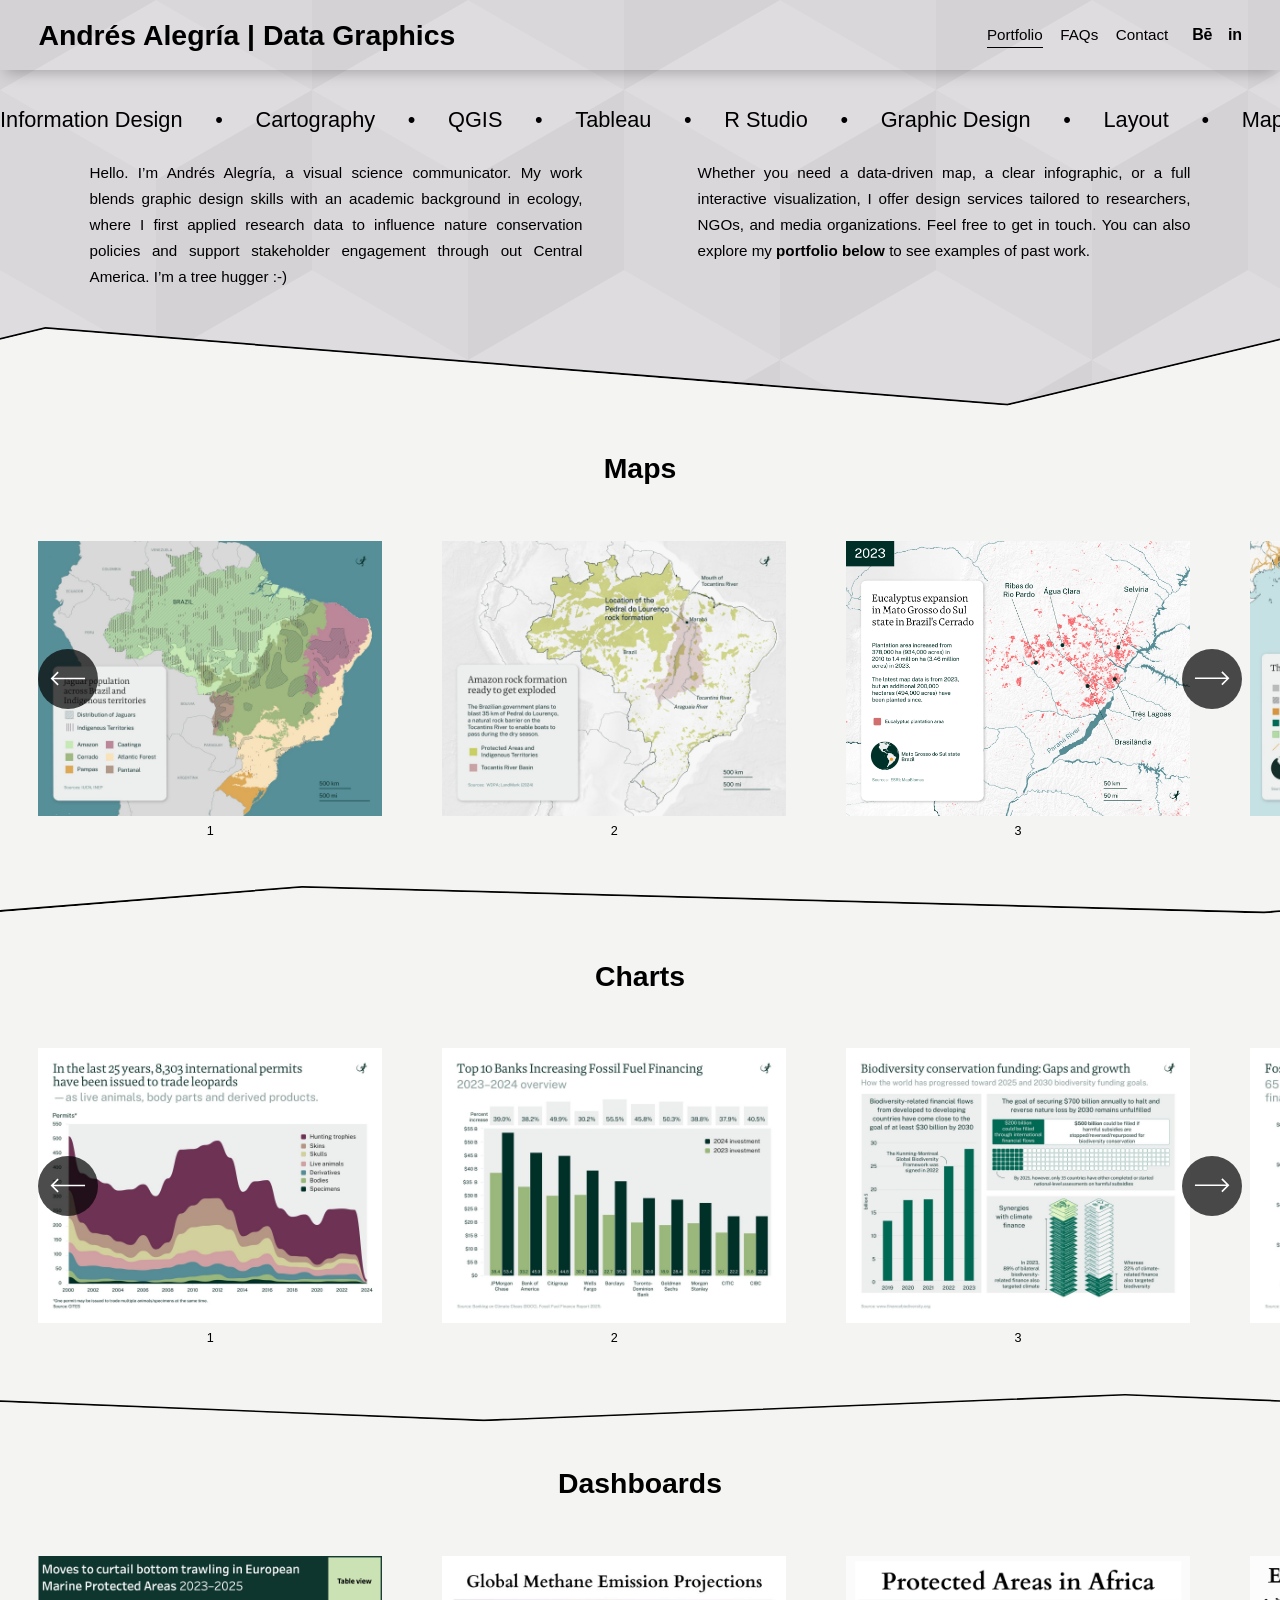
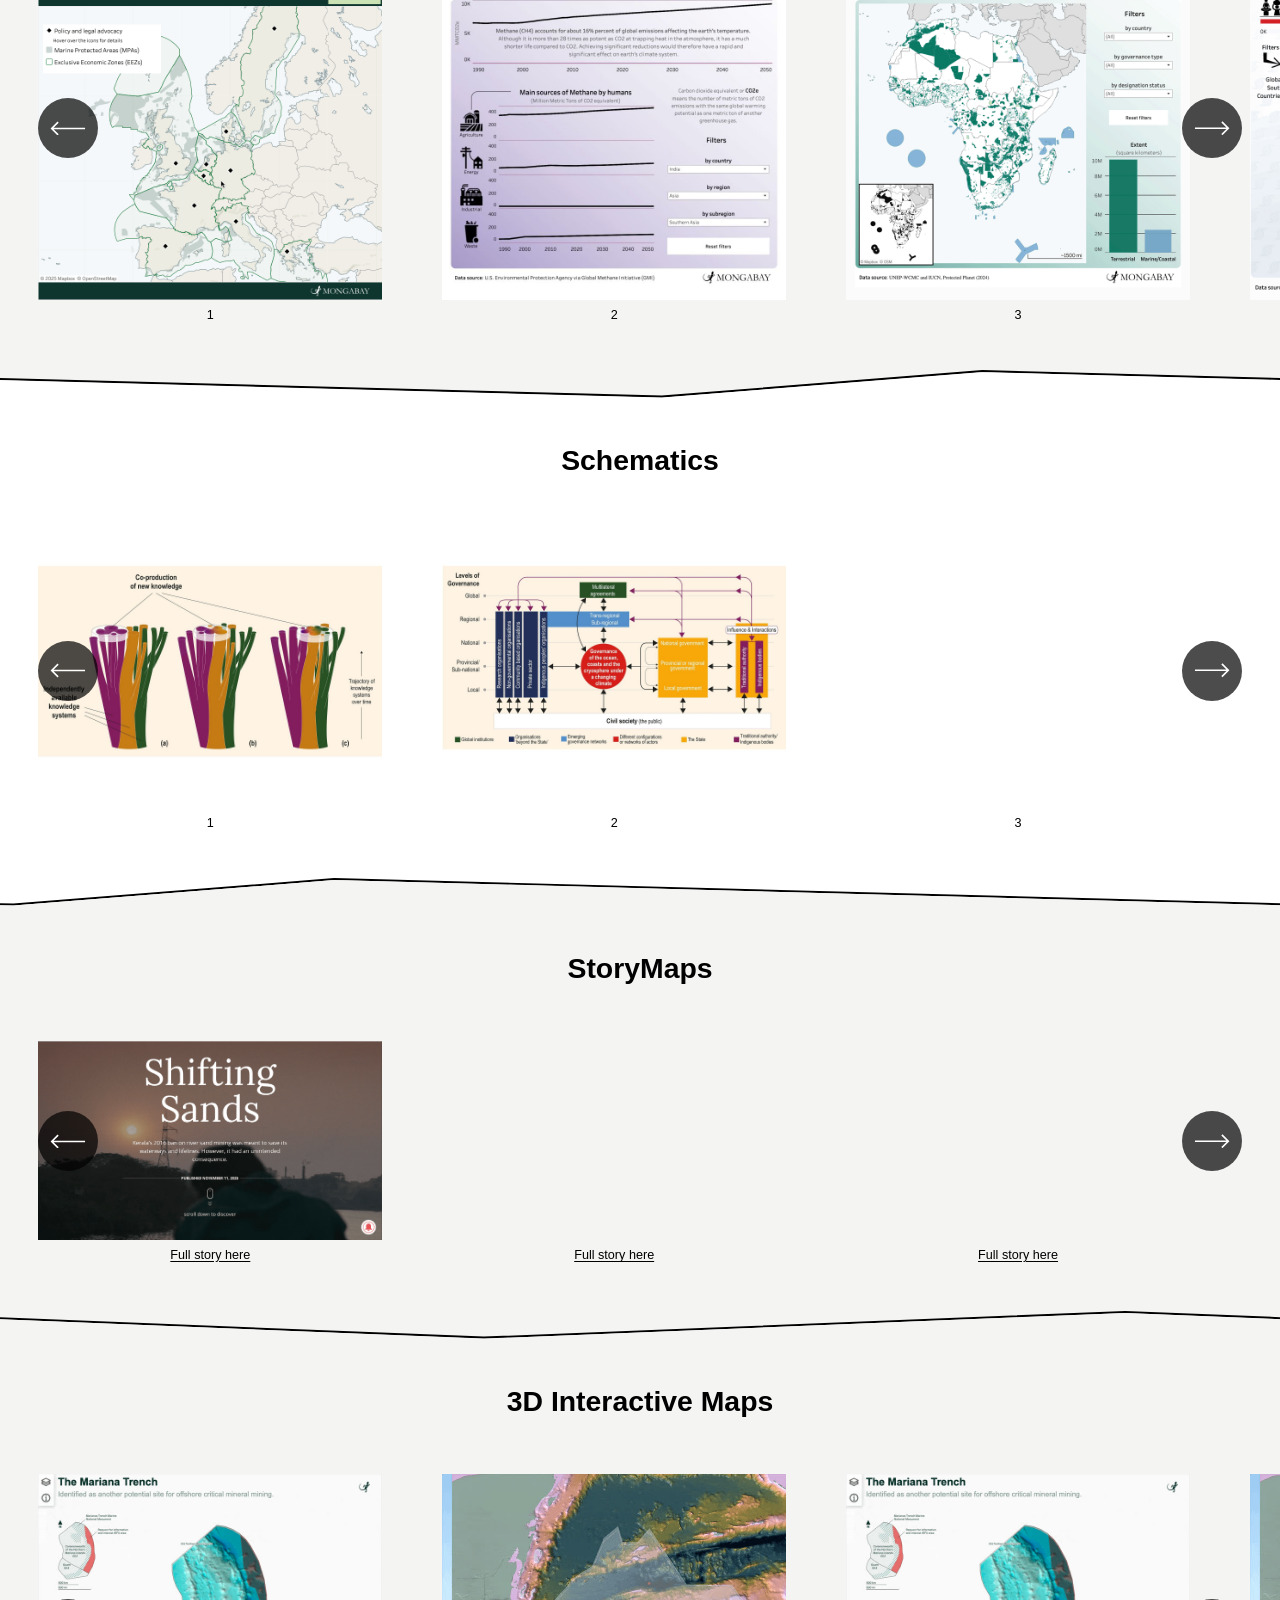
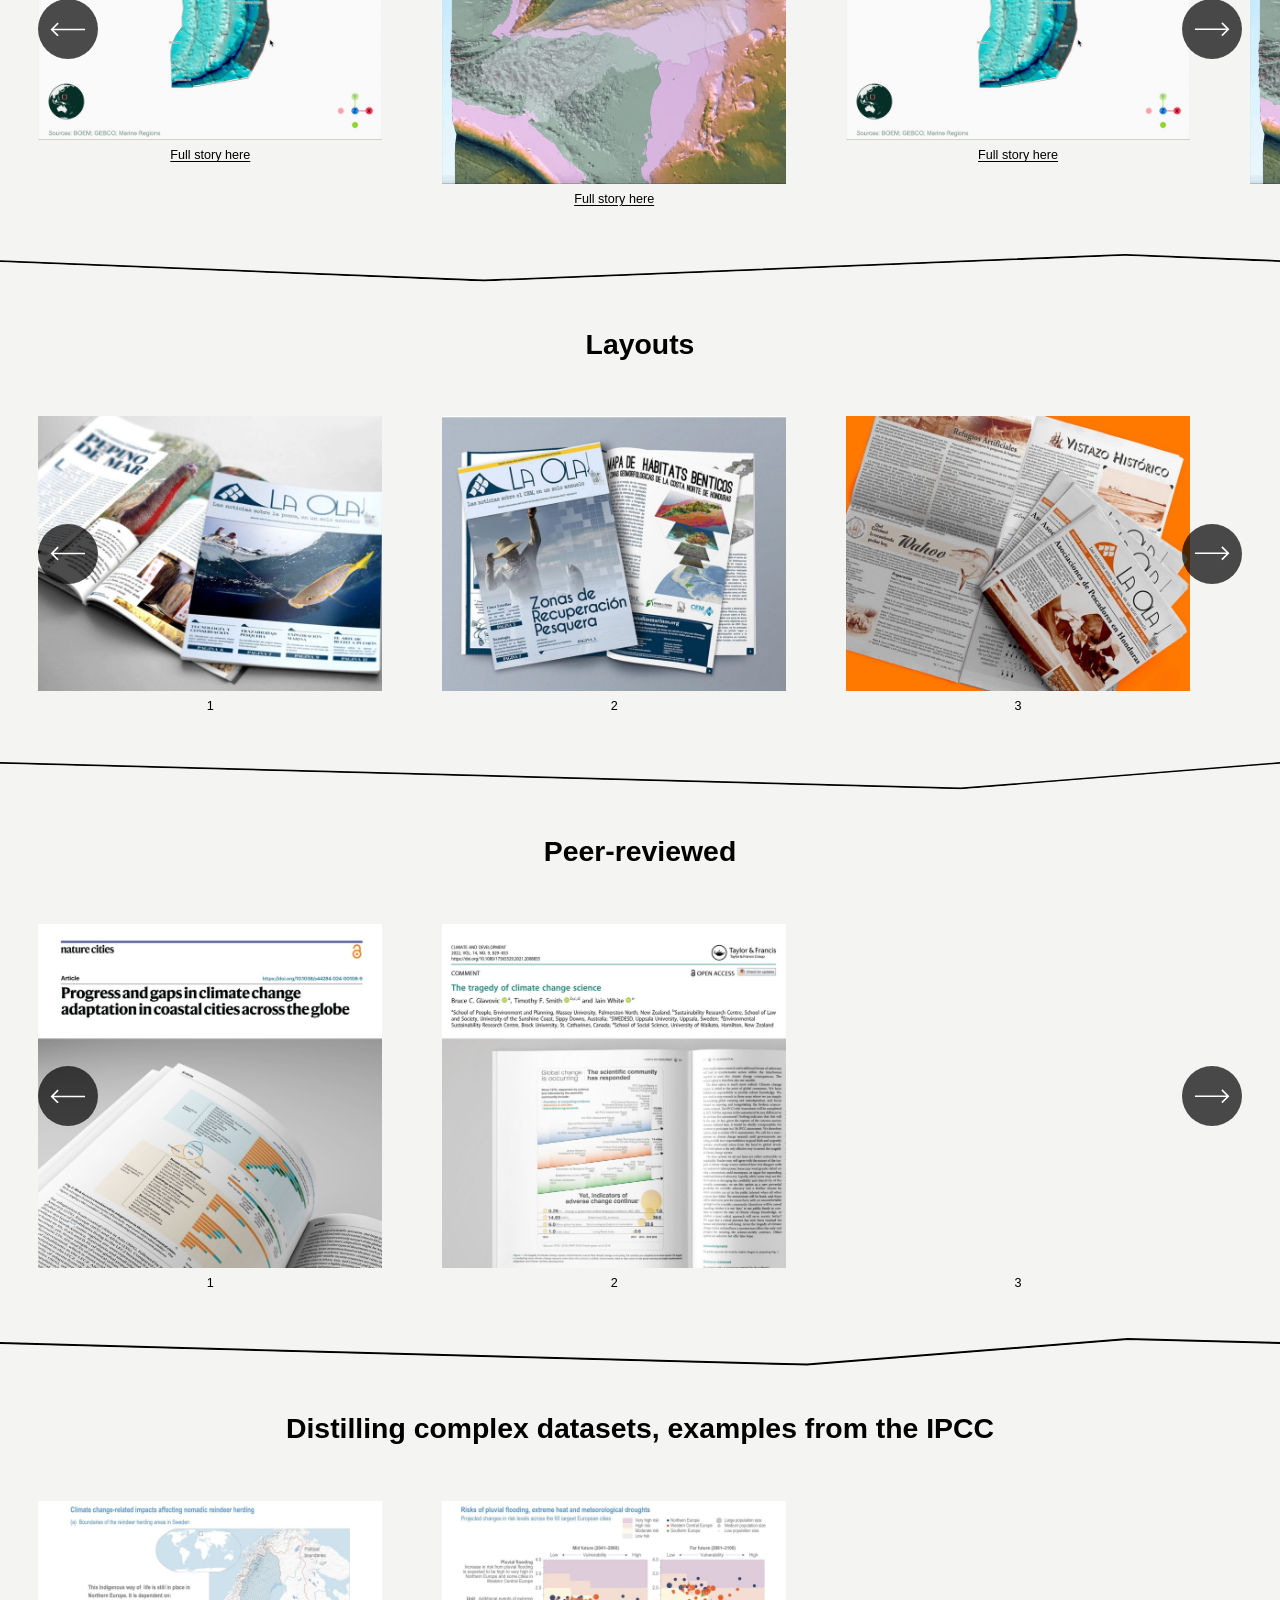
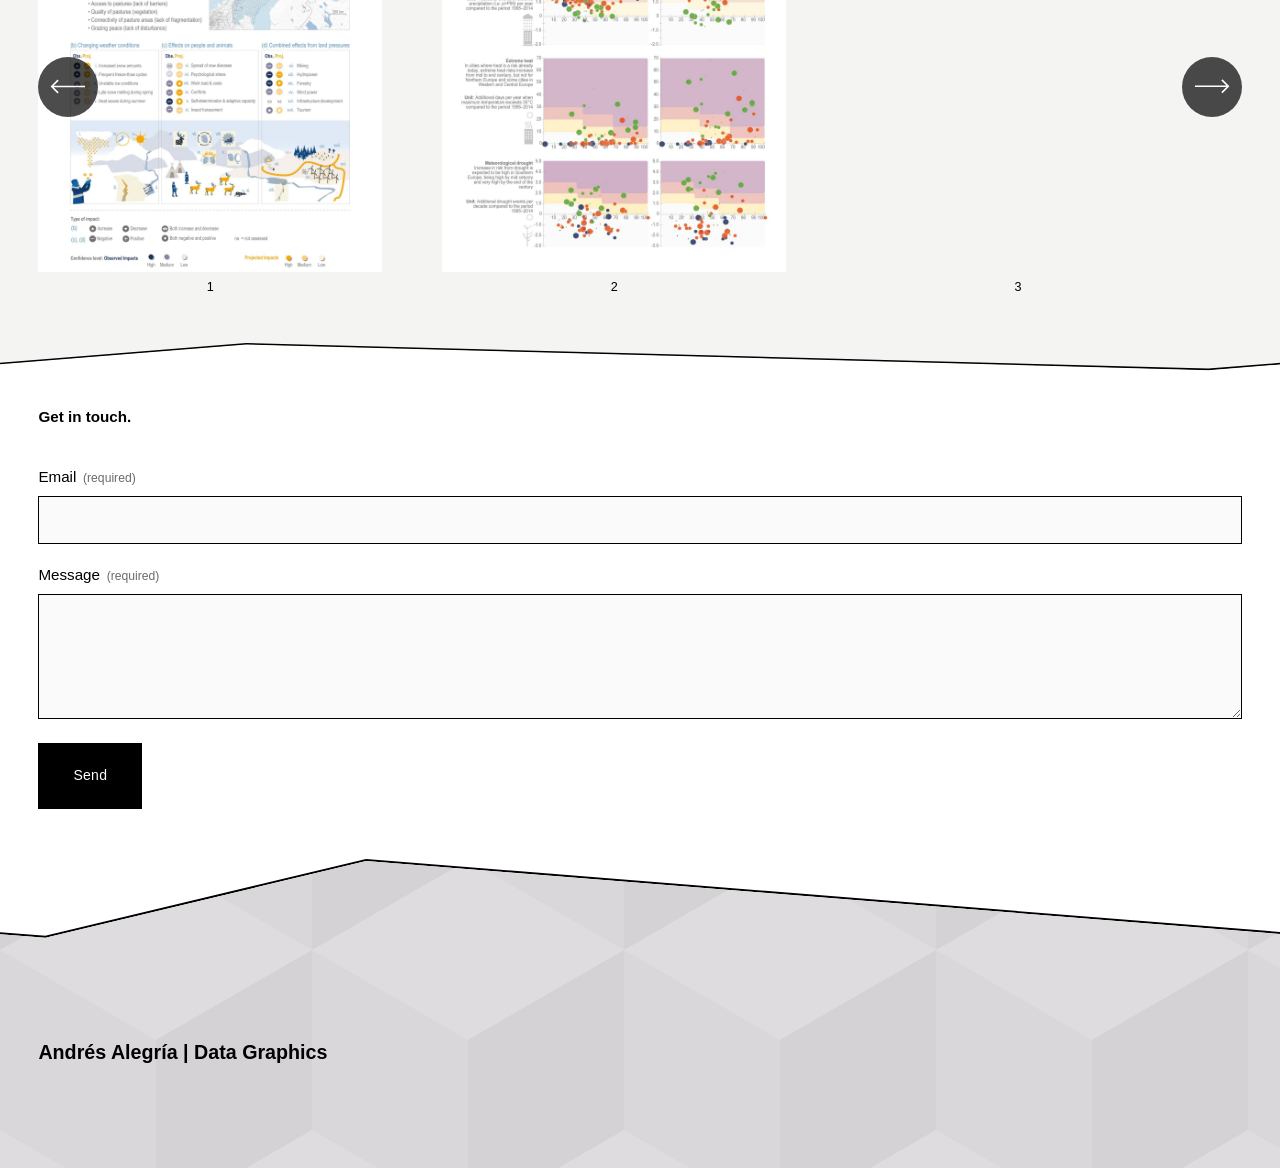
==== index.html @ 51970243 "Static rebuild of graphicsinscience.com First copy of the Squarespace portfolio as a plain HTML/CSS/" ====
<!doctype html>
<html lang="en">
<head>
  <meta charset="utf-8">
  <meta name="viewport" content="width=device-width, initial-scale=1">
  <title>Andrés Alegría | Data Graphics | Explore Data Graphics Today</title>
  <meta name="description" content="Explore Andrés Alegría’s portfolio of data graphics, maps, and dashboards tailored for research and communication. Discover expert visualizations and projects.">
  <meta property="og:type" content="website">
  <meta property="og:site_name" content="Andrés Alegría | Data Graphics">
  <meta property="og:title" content="Andrés Alegría | Data Graphics | Explore Data Graphics Today">
  <meta property="og:description" content="Explore Andrés Alegría’s portfolio of data graphics, maps, and dashboards tailored for research and communication. Discover expert visualizations and projects.">
  <meta property="og:image" content="https://www.graphicsinscience.com/images/share/covers-02.jpg">
  <meta name="twitter:card" content="summary_large_image">
  <link rel="stylesheet" href="css/style.css">
  <script src="js/site-data.js" defer></script>
  <script src="js/main.js" defer></script>
</head>
<body data-page="portfolio">
  <a class="skip-link" href="#main">Skip to content</a>
  <header class="site-header" id="site-header"></header>
  <main id="main"></main>
  <footer id="site-footer"></footer>
  <noscript><p class="noscript">This site needs JavaScript to show its content.</p></noscript>
</body>
</html>
---- css/style.css ----
/* ==========================================================================
   Design tokens
   ========================================================================== */

:root {
  /* adjust colors here */
  --color-text: #000;
  --color-page-bg: #fff;                 /* page and white sections */
  --color-section-light: #f4f4f3;        /* light portfolio sections */
  --color-fx: #dad7db;                   /* grey intro and footer (pattern colors are in .section--fx) */
  --color-panel: #f4f4f3;                /* About text box */
  --color-input-bg: #fafafa;
  --color-muted: #6b6b6b;                /* "(required)" labels */
  --color-button-bg: #000;
  --color-button-text: #fff;
  --color-arrow-bg: rgba(0, 0, 0, 0.7);  /* carousel arrow circles */
  --color-arrow-icon: #fff;
  --color-divider: #000;                 /* section edge lines */

  /* adjust fonts here (the Squarespace site used Aktiv Grotesk from Adobe Fonts) */
  --font-main: "Helvetica Neue", Helvetica, Arial, sans-serif;

  /* adjust font sizes here */
  --fs-site-title: clamp(1.25rem, 1.03rem + 0.93vw, 1.9rem);
  --fs-section-title: clamp(1.25rem, 1.03rem + 0.93vw, 1.9rem);
  --fs-marquee: clamp(1.05rem, 0.8rem + 0.7vw, 1.4rem);
  --fs-question: clamp(1.05rem, 0.95rem + 0.35vw, 1.3rem);
  --fs-footer-title: clamp(1.05rem, 0.95rem + 0.35vw, 1.3rem);
  --fs-body: 0.95rem;
  --fs-nav: 0.95rem;
  --fs-caption: 0.79rem;
  --fs-button: 0.875rem;
  --lh-body: 1.7;

  /* adjust spacing here */
  --gutter: 3vw;                         /* page side margins */
  --header-h: 70px;
  --section-pad-y: 3.3vmax;              /* default top/bottom padding of sections */
  --slide-gap: 60px;                     /* space between carousel images */
  --slides-visible: 3.15;                /* images per view; the fraction lets the next one peek in */
  --arrow-size: 60px;
  --stroke-width: 2px;                   /* section edge line thickness */

  /* adjust motion here */
  --marquee-duration: 70s;               /* one loop of the skills ticker */
  --fx-duration: 120s;                   /* one loop of the background pattern drift */
}

/* ==========================================================================
   Base
   ========================================================================== */

*,
*::before,
*::after {
  box-sizing: border-box;
}

html {
  -webkit-text-size-adjust: 100%;
}

body {
  margin: 0;
  font-family: var(--font-main);
  font-size: var(--fs-body);
  line-height: var(--lh-body);
  color: var(--color-text);
  background: var(--color-page-bg);
  -webkit-font-smoothing: antialiased;
  -moz-osx-font-smoothing: grayscale;
}

body.menu-open {
  overflow: hidden;
}

a {
  color: inherit;
  text-decoration: none;
}

img {
  max-width: 100%;
}

p {
  margin: 0 0 0.9em;
}

h1,
h2,
h3 {
  margin: 0;
  font-weight: 700;
}

:focus-visible {
  outline: 2px solid var(--color-text);
  outline-offset: 3px;
}

.visually-hidden {
  position: absolute !important;
  width: 1px;
  height: 1px;
  margin: -1px;
  padding: 0;
  overflow: hidden;
  clip: rect(0 0 0 0);
  white-space: nowrap;
  border: 0;
}

.skip-link {
  position: absolute;
  top: -4rem;
  left: 1rem;
  z-index: 300;
  padding: 0.5rem 1rem;
  background: var(--color-button-bg);
  color: var(--color-button-text);
}

.skip-link:focus {
  top: 1rem;
}

.noscript {
  padding: calc(var(--header-h) + 2rem) var(--gutter);
}

.prose a {
  text-decoration: underline;
  text-underline-offset: 2px;
}

/* ==========================================================================
   Header
   ========================================================================== */

.site-header {
  position: absolute;
  inset: 0 0 auto;
  z-index: 100;
  height: var(--header-h);
  box-shadow: 0 8px 14px -6px rgba(0, 0, 0, 0.28); /* adjust header shadow here */
}

.header-inner {
  position: relative;
  z-index: 2;
  display: flex;
  align-items: center;
  gap: 1.1rem;
  height: 100%;
  padding: 0 var(--gutter);
}

.site-title {
  margin-right: auto;
  font-size: var(--fs-site-title);
  font-weight: 700;
  line-height: 1.5;
  white-space: nowrap;
}

.site-nav {
  display: flex;
  gap: 1.1rem; /* adjust space between menu links here */
}

.site-nav a,
.mobile-menu__nav a {
  padding-bottom: 1px;
  font-size: var(--fs-nav);
  background: linear-gradient(currentColor, currentColor) 0 100% / 0 1px no-repeat;
  transition: background-size 0.2s ease;
}

.site-nav a[aria-current="page"],
.site-nav a:hover,
.mobile-menu__nav a[aria-current="page"] {
  background-size: 100% 1px;
}

.header-social,
.mobile-menu__social {
  display: flex;
  align-items: center;
  gap: 1rem;
}

.header-social {
  margin-left: 0.4rem;
}

.social-link {
  font-size: 1rem;      /* adjust social icon size here */
  font-weight: 700;
  letter-spacing: -0.02em;
}

.menu-toggle {
  display: none;
  position: relative;
  width: 36px;
  height: 36px;
  padding: 0;
  border: 0;
  background: none;
  color: inherit;
  cursor: pointer;
}

.menu-toggle__bar {
  position: absolute;
  left: 6px;
  right: 6px;
  height: 1.5px;
  background: currentColor;
  transition: transform 0.25s ease;
}

.menu-toggle__bar--top {
  top: 14px;
}

.menu-toggle__bar--bottom {
  top: 21px;
}

.menu-toggle[aria-expanded="true"] .menu-toggle__bar--top {
  transform: translateY(3.5px) rotate(45deg);
}

.menu-toggle[aria-expanded="true"] .menu-toggle__bar--bottom {
  transform: translateY(-3.5px) rotate(-45deg);
}

.mobile-menu {
  position: fixed;
  inset: 0;
  z-index: 1;
  display: flex;
  flex-direction: column;
  align-items: center;
  justify-content: center;
  gap: 2.5rem;
  background: var(--color-page-bg); /* adjust mobile menu background here */
}

.mobile-menu[hidden] {
  display: none;
}

.mobile-menu__nav {
  display: flex;
  flex-direction: column;
  align-items: center;
  gap: 1.2rem;
}

.mobile-menu__nav a {
  font-size: 1.6rem; /* adjust mobile menu link size here */
}

/* ==========================================================================
   Sections and edges
   ========================================================================== */

.section {
  position: relative;
  padding:
    calc(var(--pad-top, var(--section-pad-y)) + var(--divider-above, 0px))
    var(--gutter)
    calc(var(--pad-bottom, var(--section-pad-y)) + var(--divider-h, 0px));
  background-color: var(--section-bg, var(--color-page-bg));
}

.section:not(:first-child),
.site-footer {
  margin-top: calc(-1 * var(--divider-above, 0px));
}

.section--light {
  --section-bg: var(--color-section-light);
}

.section--white {
  --section-bg: var(--color-page-bg);
}

/* Grey sections with a slowly drifting isometric pattern.
   adjust pattern colors in the SVG below: top faces, left faces, right faces */
.section--fx {
  --section-bg: var(--color-fx);
  background-image: url("data:image/svg+xml,%3Csvg xmlns='http://www.w3.org/2000/svg' width='156' height='270' viewBox='0 0 156 270'%3E%3Cg fill='%23dfdce0'%3E%3Cpolygon points='78,0 156,45 78,90 0,45'/%3E%3Cpolygon points='0,135 78,180 0,225 -78,180'/%3E%3Cpolygon points='156,135 234,180 156,225 78,180'/%3E%3C/g%3E%3Cg fill='%23dad7db'%3E%3Cpolygon points='0,45 78,90 78,180 0,135'/%3E%3Cpolygon points='78,180 156,225 156,315 78,270'/%3E%3Cpolygon points='-78,-90 0,-45 0,45 -78,0'/%3E%3Cpolygon points='78,-90 156,-45 156,45 78,0'/%3E%3C/g%3E%3Cg fill='%23d5d2d6'%3E%3Cpolygon points='156,45 78,90 78,180 156,135'/%3E%3Cpolygon points='78,180 0,225 0,315 78,270'/%3E%3Cpolygon points='78,-90 0,-45 0,45 78,0'/%3E%3Cpolygon points='234,-90 156,-45 156,45 234,0'/%3E%3C/g%3E%3C/svg%3E");
  background-size: 312px 540px; /* adjust pattern scale here (keep in sync with the keyframes) */
  animation: fx-drift var(--fx-duration) linear infinite;
}

@keyframes fx-drift {
  from {
    background-position: 0 0;
  }
  to {
    background-position: 312px 540px;
  }
}

.divider-stroke {
  position: absolute;
  left: 0;
  bottom: 0;
  width: 100%;
  overflow: visible;
  pointer-events: none;
}

.divider-stroke polyline {
  fill: none;
  stroke: var(--color-divider);
  stroke-width: var(--stroke-width);
  vector-effect: non-scaling-stroke;
}

/* ==========================================================================
   Portfolio page
   ========================================================================== */

.section--intro {
  --pad-top: calc(var(--header-h) + 1.4rem);
  --pad-bottom: 2.4rem;
}

.marquee {
  margin: 0 calc(-1 * var(--gutter)) 0.7rem;
  overflow: hidden;
  font-size: var(--fs-marquee);
  line-height: 2.6;
  white-space: nowrap;
}

.marquee__track {
  display: flex;
  width: max-content;
  animation: marquee var(--marquee-duration) linear infinite;
}

.marquee__group {
  display: flex;
  align-items: center;
}

.marquee__sep {
  margin: 0 1.5em; /* adjust space around the ticker bullets here */
}

@keyframes marquee {
  to {
    transform: translateX(-50%);
  }
}

.intro-text {
  display: grid;
  grid-template-columns: 1fr 1fr;
  column-gap: 9vw;       /* adjust space between intro columns here */
  padding: 0 4vw;
}

.intro-text p {
  margin: 0;
  text-align: justify;
}

.section-title {
  margin-bottom: clamp(1.5rem, 4.5vw, 3.2rem); /* adjust space below carousel titles here */
  font-size: var(--fs-section-title);
  line-height: 1.5;
  text-align: center;
}

.section--carousel {
  padding-left: 0;
  padding-right: 0;
}

.carousel {
  position: relative;
  container-type: inline-size;
}

.carousel__viewport {
  overflow-x: auto;
  overscroll-behavior-x: contain;
  scroll-snap-type: x mandatory;
  scroll-padding-inline: var(--gutter);
  scrollbar-width: none;
}

.carousel__viewport::-webkit-scrollbar {
  display: none;
}

.carousel__track {
  box-sizing: content-box;
  display: flex;
  align-items: flex-start;
  gap: var(--slide-gap);
  width: max-content;
  margin: 0;
  padding: 0 var(--gutter);
  list-style: none;
}

.carousel__slide {
  flex: 0 0 auto;
  width: calc((100cqw - 2 * var(--gutter) - 2 * var(--slide-gap)) / var(--slides-visible));
  scroll-snap-align: start;
}

.carousel__slide figure {
  margin: 0;
}

.carousel__slide img,
.carousel__slide video {
  display: block;
  width: 100%;
  height: auto;
}

.carousel__slide video {
  background: #fff; /* keeps the box light while a video loads */
}

.carousel__caption {
  margin-top: 3px;
  font-size: var(--fs-caption);
  line-height: 2.05;
  text-align: center;
}

.carousel__caption a {
  text-decoration: underline;
  text-underline-offset: 2px;
}

.carousel__arrow {
  position: absolute;
  top: var(--arrow-top, 40%);
  z-index: 2;
  display: grid;
  place-items: center;
  width: var(--arrow-size);
  height: var(--arrow-size);
  padding: 0;
  border: 0;
  border-radius: 50%;
  background: var(--color-arrow-bg);
  color: var(--color-arrow-icon);
  cursor: pointer;
  transform: translateY(-50%);
  transition: opacity 0.2s ease;
}

.carousel__arrow:hover {
  opacity: 0.85;
}

.carousel__arrow--prev {
  left: var(--gutter);
}

.carousel__arrow--next {
  right: var(--gutter);
}

.carousel__arrow svg {
  width: 60%;
  height: auto;
  fill: none;
  stroke: currentColor;
  stroke-width: 2;
}

.carousel.is-static .carousel__arrow {
  display: none;
}

.section--home-contact {
  --pad-top: 2.2rem;
  --pad-bottom: 3.2rem;
}

/* ==========================================================================
   Contact form
   ========================================================================== */

.contact-form {
  display: grid;
  gap: 1.1rem;
}

.contact-form__heading {
  margin: 0 0 1rem;
}

.field label {
  display: block;
  margin-bottom: 0.4rem;
}

.field__required {
  margin-left: 0.2em;
  font-size: 0.8em;
  color: var(--color-muted);
}

.field input,
.field textarea {
  display: block;
  width: 100%;
  padding: 10px;
  border: 1px solid var(--color-text);
  border-radius: 0;
  background: var(--color-input-bg);
  color: inherit;
  font: inherit;
}

.field input {
  height: 48px;
}

.field textarea {
  min-height: 90px;
  resize: vertical;
}

.button {
  justify-self: start;
  margin-top: 0.4rem;
  padding: 21px 35px; /* adjust button size here */
  border: 0;
  border-radius: 0;
  background: var(--color-button-bg);
  color: var(--color-button-text);
  font: inherit;
  font-size: var(--fs-button);
  font-weight: 500;
  letter-spacing: 0.02em;
  cursor: pointer;
}

.button:disabled {
  opacity: 0.6;
  cursor: progress;
}

.form-status:empty {
  display: none;
}

/* ==========================================================================
   Grid pages (FAQs, Contact, About, Services)
   ========================================================================== */

/* 24 columns between two gutter columns, like the Squarespace layout */
.section--grid {
  padding-left: 0;
  padding-right: 0;
}

.grid {
  display: grid;
  grid-template-columns: var(--gutter) repeat(24, minmax(0, 1fr)) var(--gutter);
}

.page-title {
  font-size: var(--fs-section-title);
  line-height: 1.45;
}

.section--faqs {
  --pad-top: calc(var(--header-h) + 4.25rem);
  --pad-bottom: 4.25rem;
}

.faqs__title {
  grid-column: 5 / 13;
}

.faqs__list {
  grid-column: 13 / 24;
  padding-left: 5px;
}

.faq__question {
  margin: 0 0 1.75rem;
  font-size: var(--fs-question);
  line-height: 1.48;
}

.faq__question:not(:first-child) {
  margin-top: 4rem; /* adjust space between questions here */
}

.section--contact {
  --pad-top: calc(var(--header-h) + 3.4rem);
  --pad-bottom: 3.5rem;
}

.contact__intro {
  grid-column: 2 / 13;
}

.contact__form {
  grid-column: 15 / 26;
}

.section--about {
  --pad-top: calc(var(--header-h) + 6.2rem);
  --pad-bottom: 14rem;
}

.about {
  align-items: center;
}

.about__text {
  grid-column: 2 / 18;
  grid-row: 1;
  z-index: 1;
  display: flex;
  flex-direction: column;
  justify-content: center;
  min-height: clamp(320px, 44vw, 640px);
  padding: 3rem 7.5vw;
  background: var(--color-panel);
}

.about__text p {
  text-align: justify;
}

.about__text p:last-child {
  margin-bottom: 0;
}

.about__photo {
  grid-column: 16 / 26;
  grid-row: 1;
  margin: 0;
}

.about__photo img {
  display: block;
  width: 100%;
  height: auto;
}

.section--services {
  --pad-top: calc(var(--header-h) + 2.8rem);
  --pad-bottom: 6rem;
}

.services__title {
  grid-column: 2 / 10;
}

.services__text {
  grid-column: 14 / 22;
}

.services__text ul {
  margin: 0 0 1.2rem;
  padding-left: 1.4rem;
}

.services__text li {
  margin: 0.35rem 0;
}

/* ==========================================================================
   Footer
   ========================================================================== */

.site-footer {
  --pad-top: 6.3rem;
  --pad-bottom: 6.3rem;
}

.footer-title {
  margin: 0;
  font-size: var(--fs-footer-title);
  font-weight: 700;
  line-height: 1.48;
}

/* ==========================================================================
   Responsive
   ========================================================================== */

@media (max-width: 767px) {
  :root {
    --gutter: 6vw;
    --slide-gap: 20px;
    --slides-visible: 1.2;
    --arrow-size: 44px;
  }

  .site-nav,
  .header-social {
    display: none;
  }

  .menu-toggle {
    display: block;
  }

  .intro-text {
    grid-template-columns: 1fr;
    row-gap: 1rem;
    padding: 0;
  }

  /* justified text leaves gaps in narrow columns */
  .intro-text p,
  .about__text p {
    text-align: left;
  }

  .faqs__title,
  .faqs__list,
  .contact__intro,
  .contact__form,
  .about__text,
  .about__photo,
  .services__title,
  .services__text {
    grid-column: 2 / 26;
  }

  .faqs__title,
  .services__title {
    margin-bottom: 1.5rem;
  }

  .faqs__list {
    padding-left: 0;
  }

  .contact__intro {
    margin-bottom: 2rem;
  }

  .about__text {
    min-height: 0;
    padding: 2rem 1.5rem;
  }

  .about__photo {
    grid-row: 2;
    margin-top: 1.5rem;
  }

  .section--about {
    --pad-bottom: 4rem;
  }
}

@media (prefers-reduced-motion: reduce) {
  .marquee__track,
  .section--fx {
    animation: none;
  }

  .carousel__viewport {
    scroll-behavior: auto;
  }
}
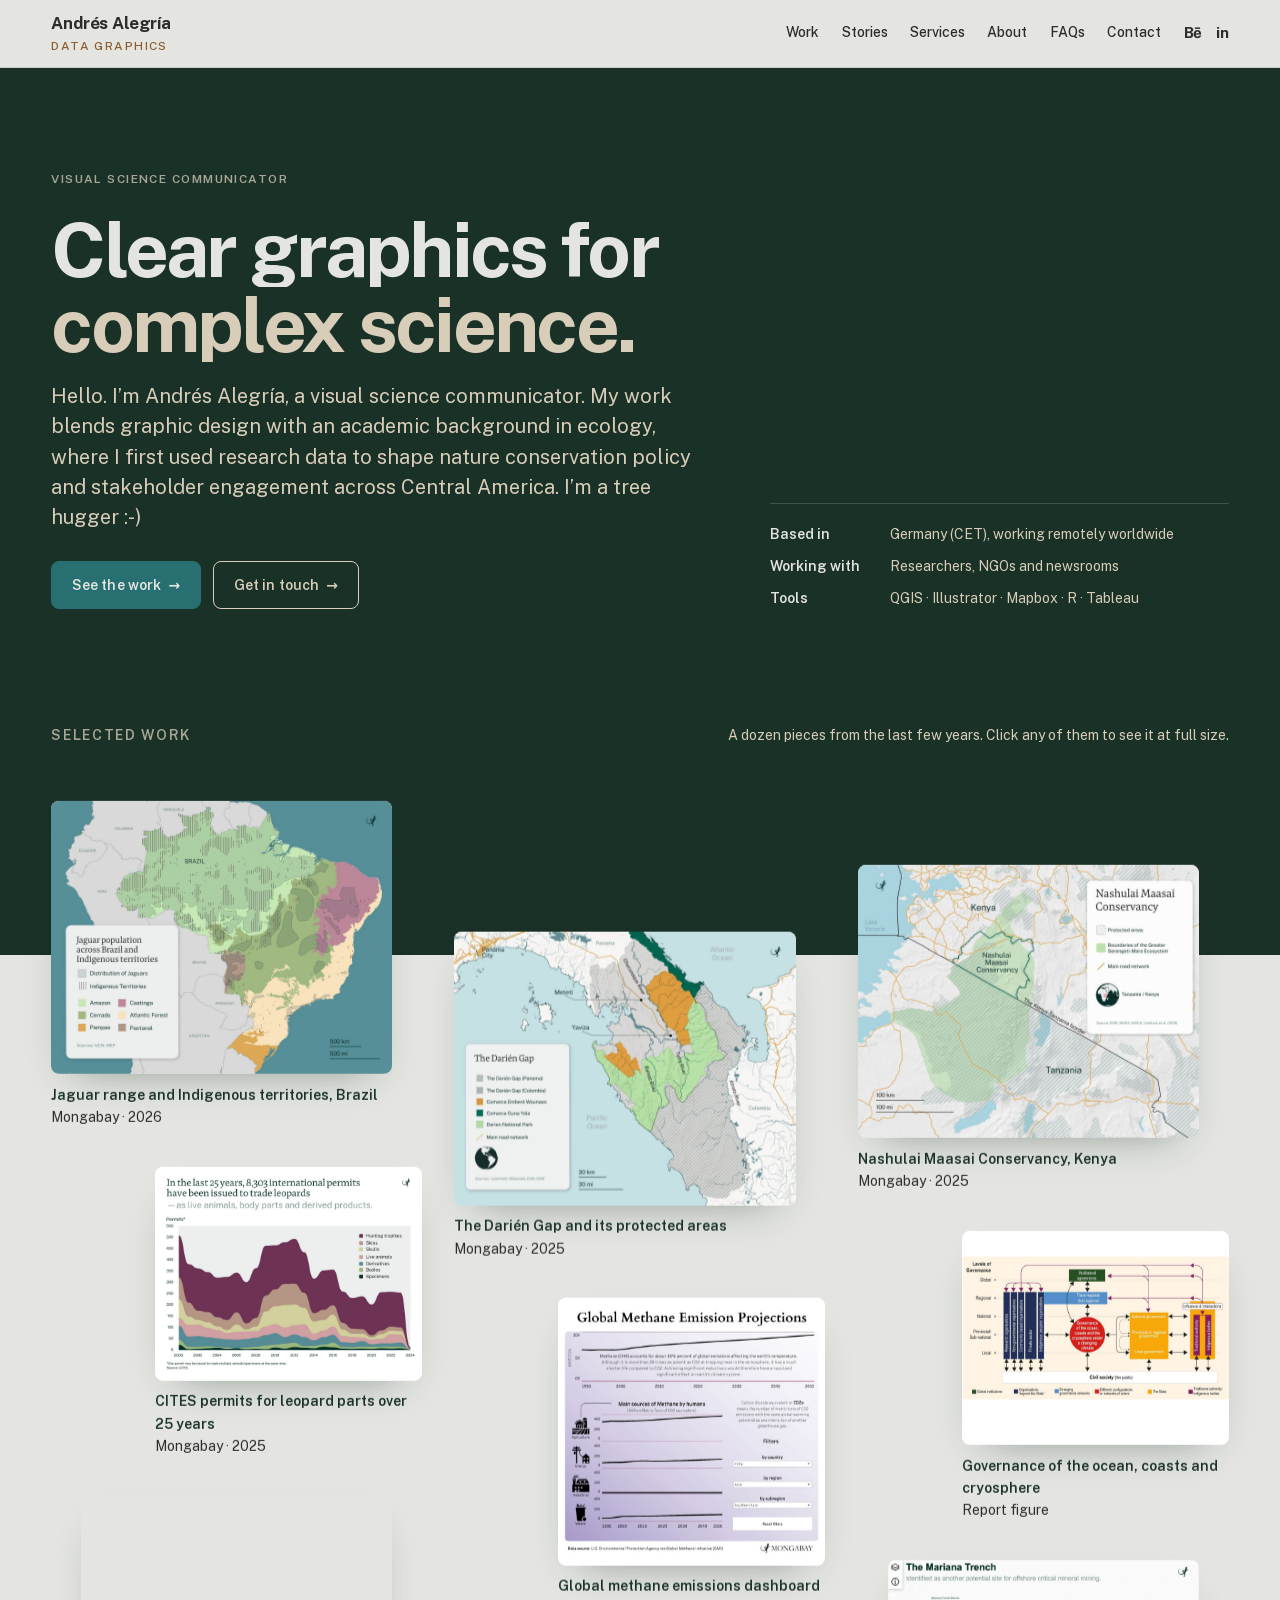
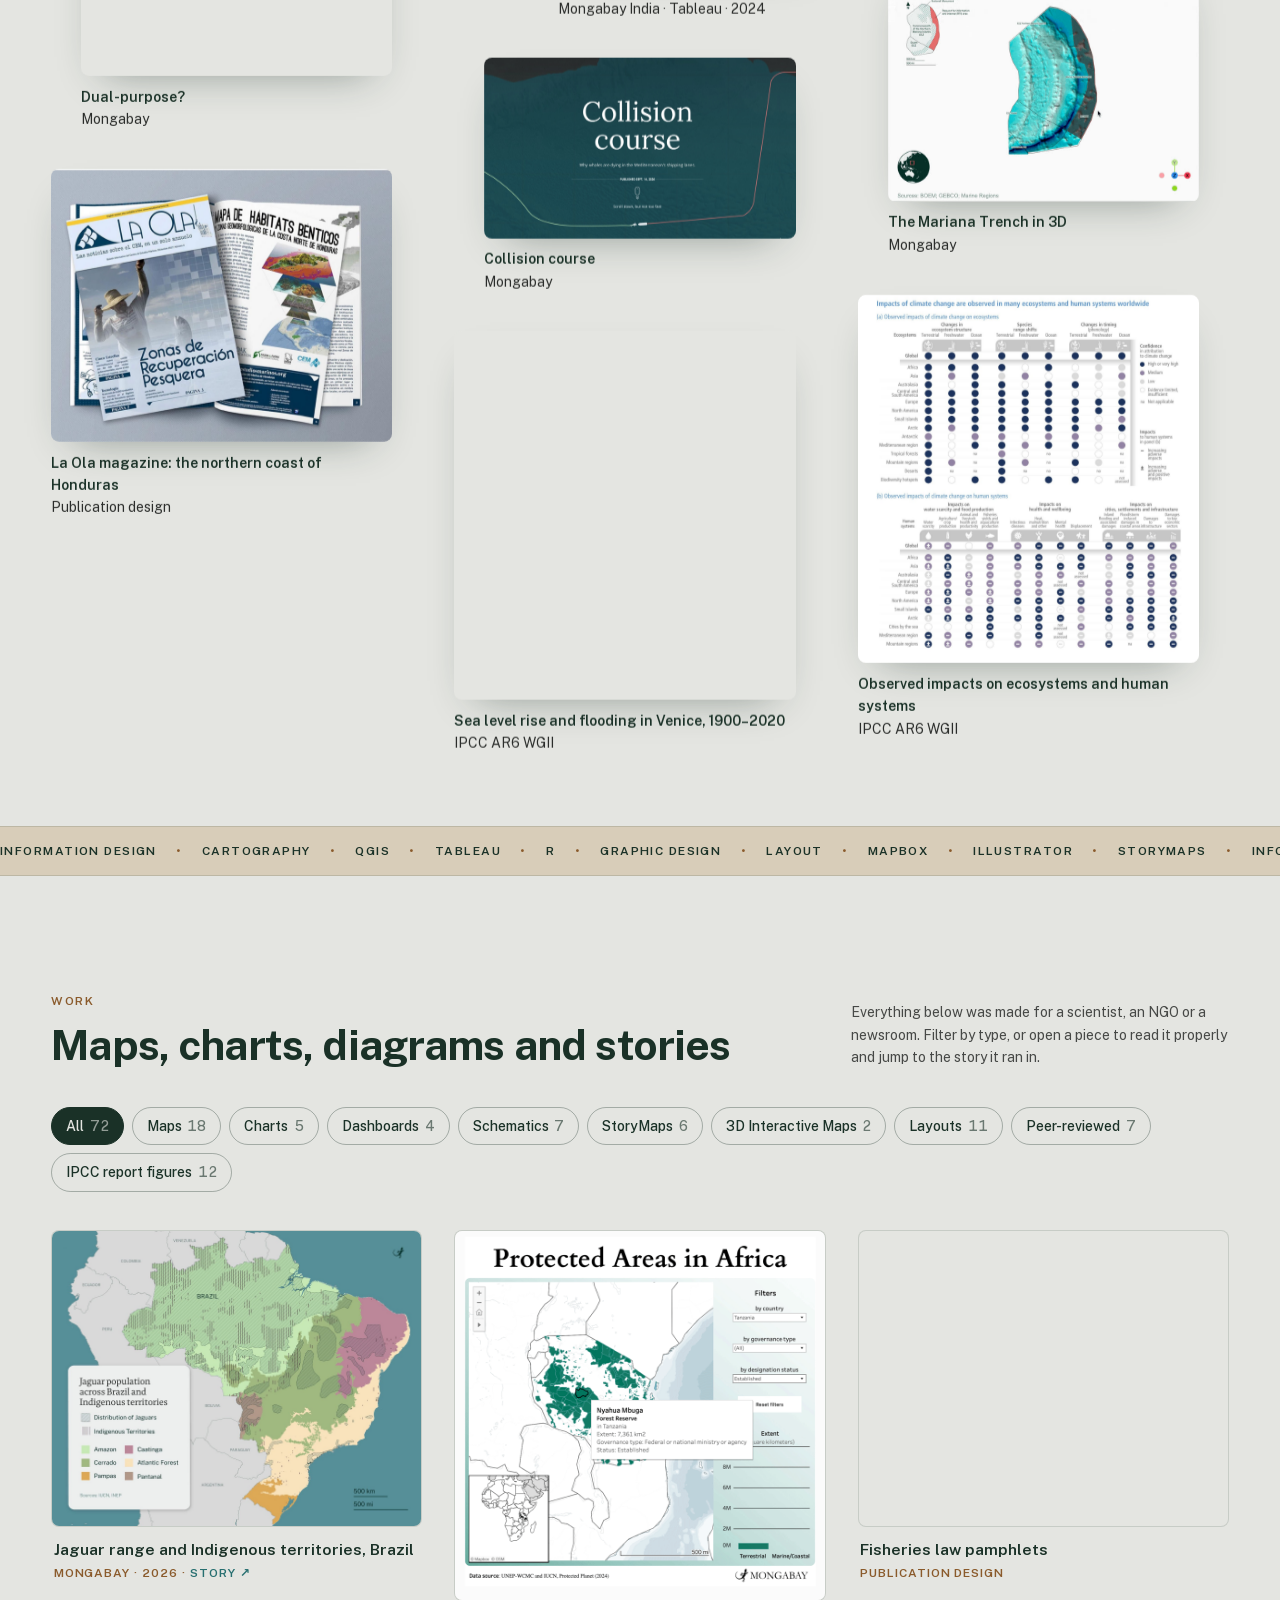
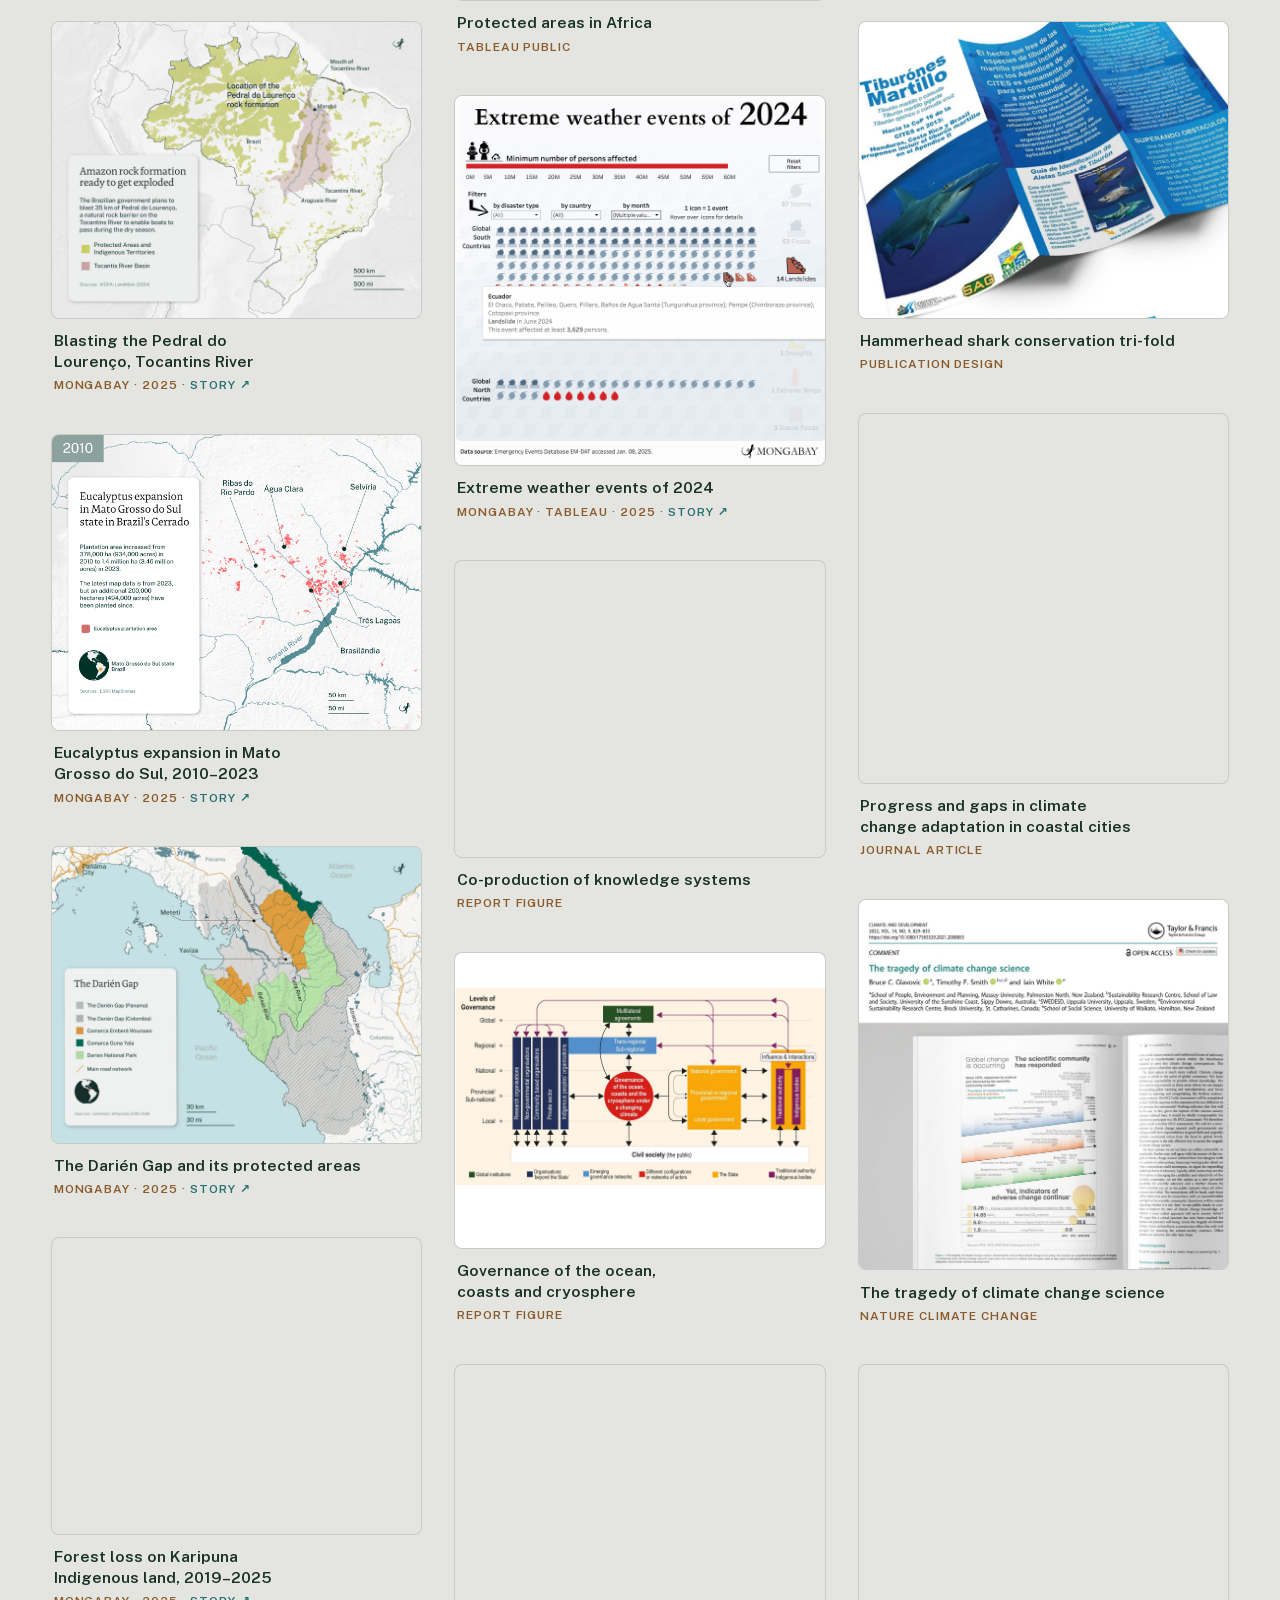
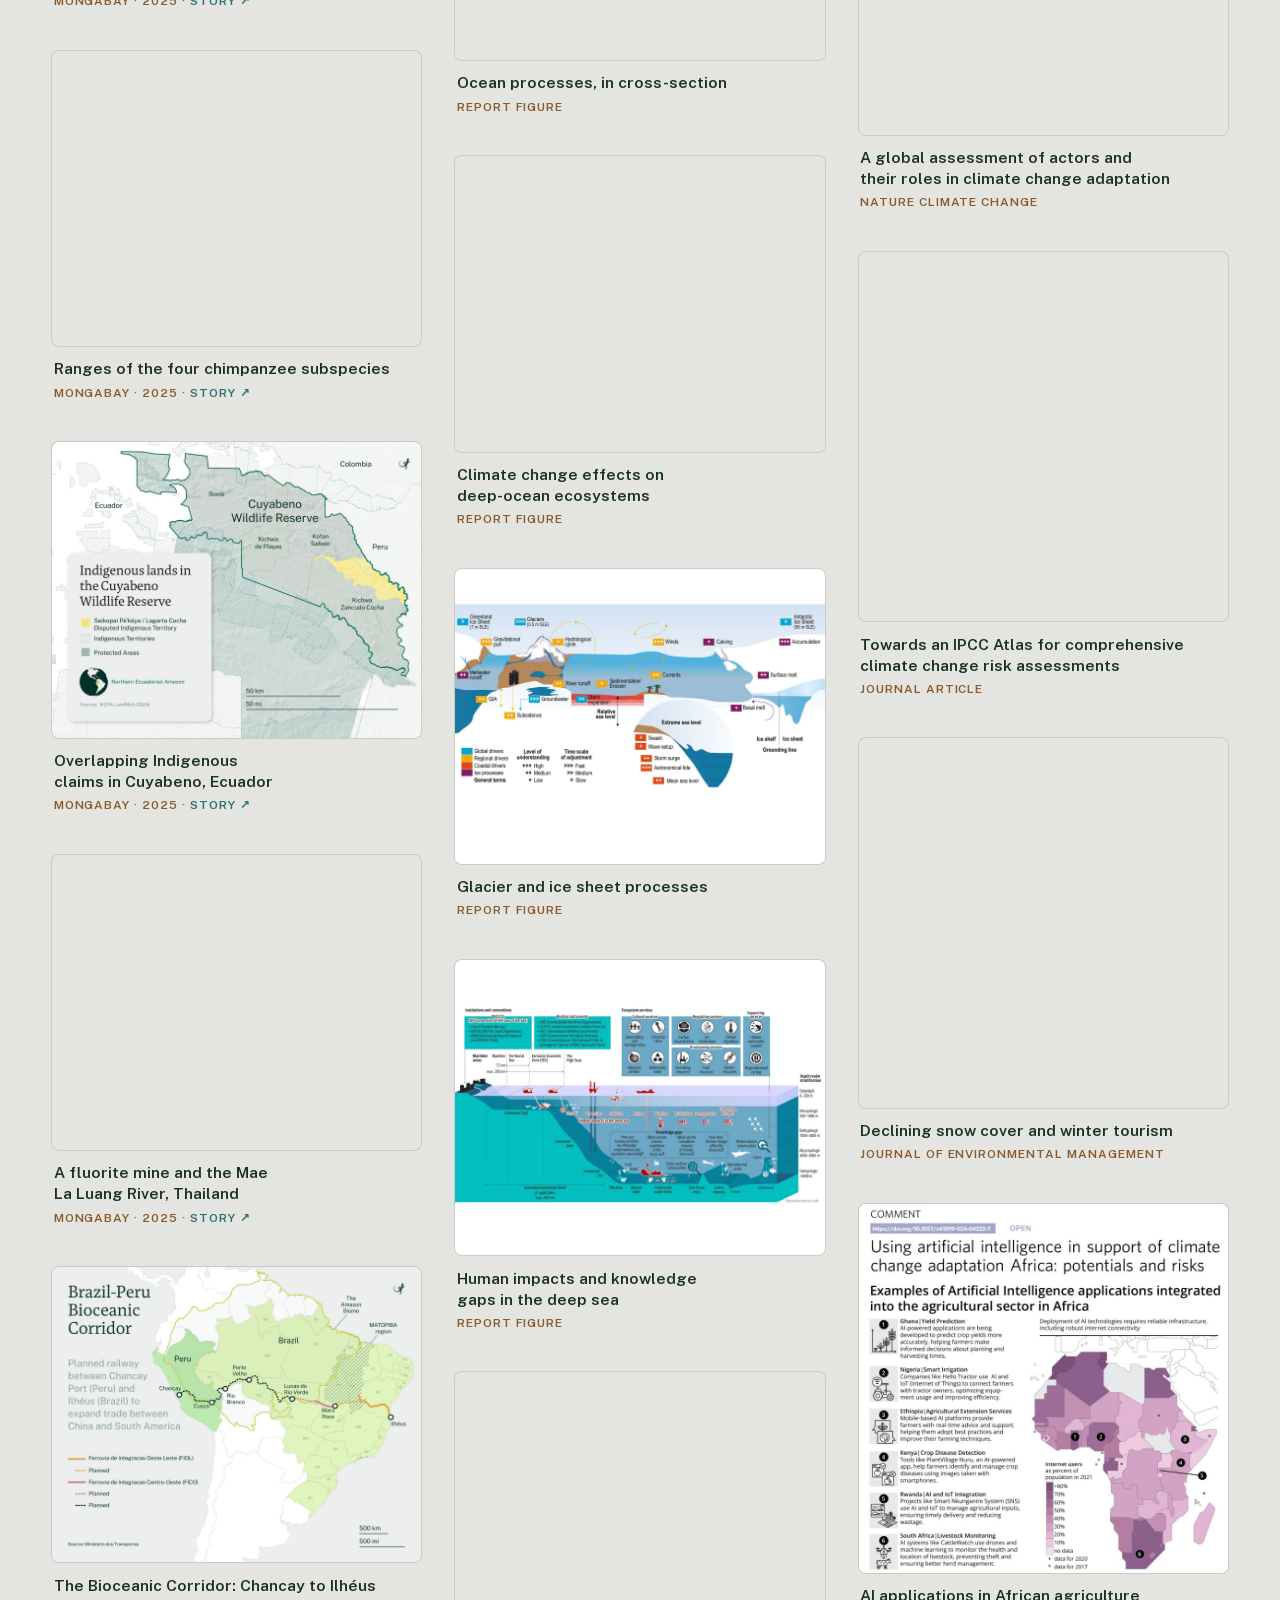
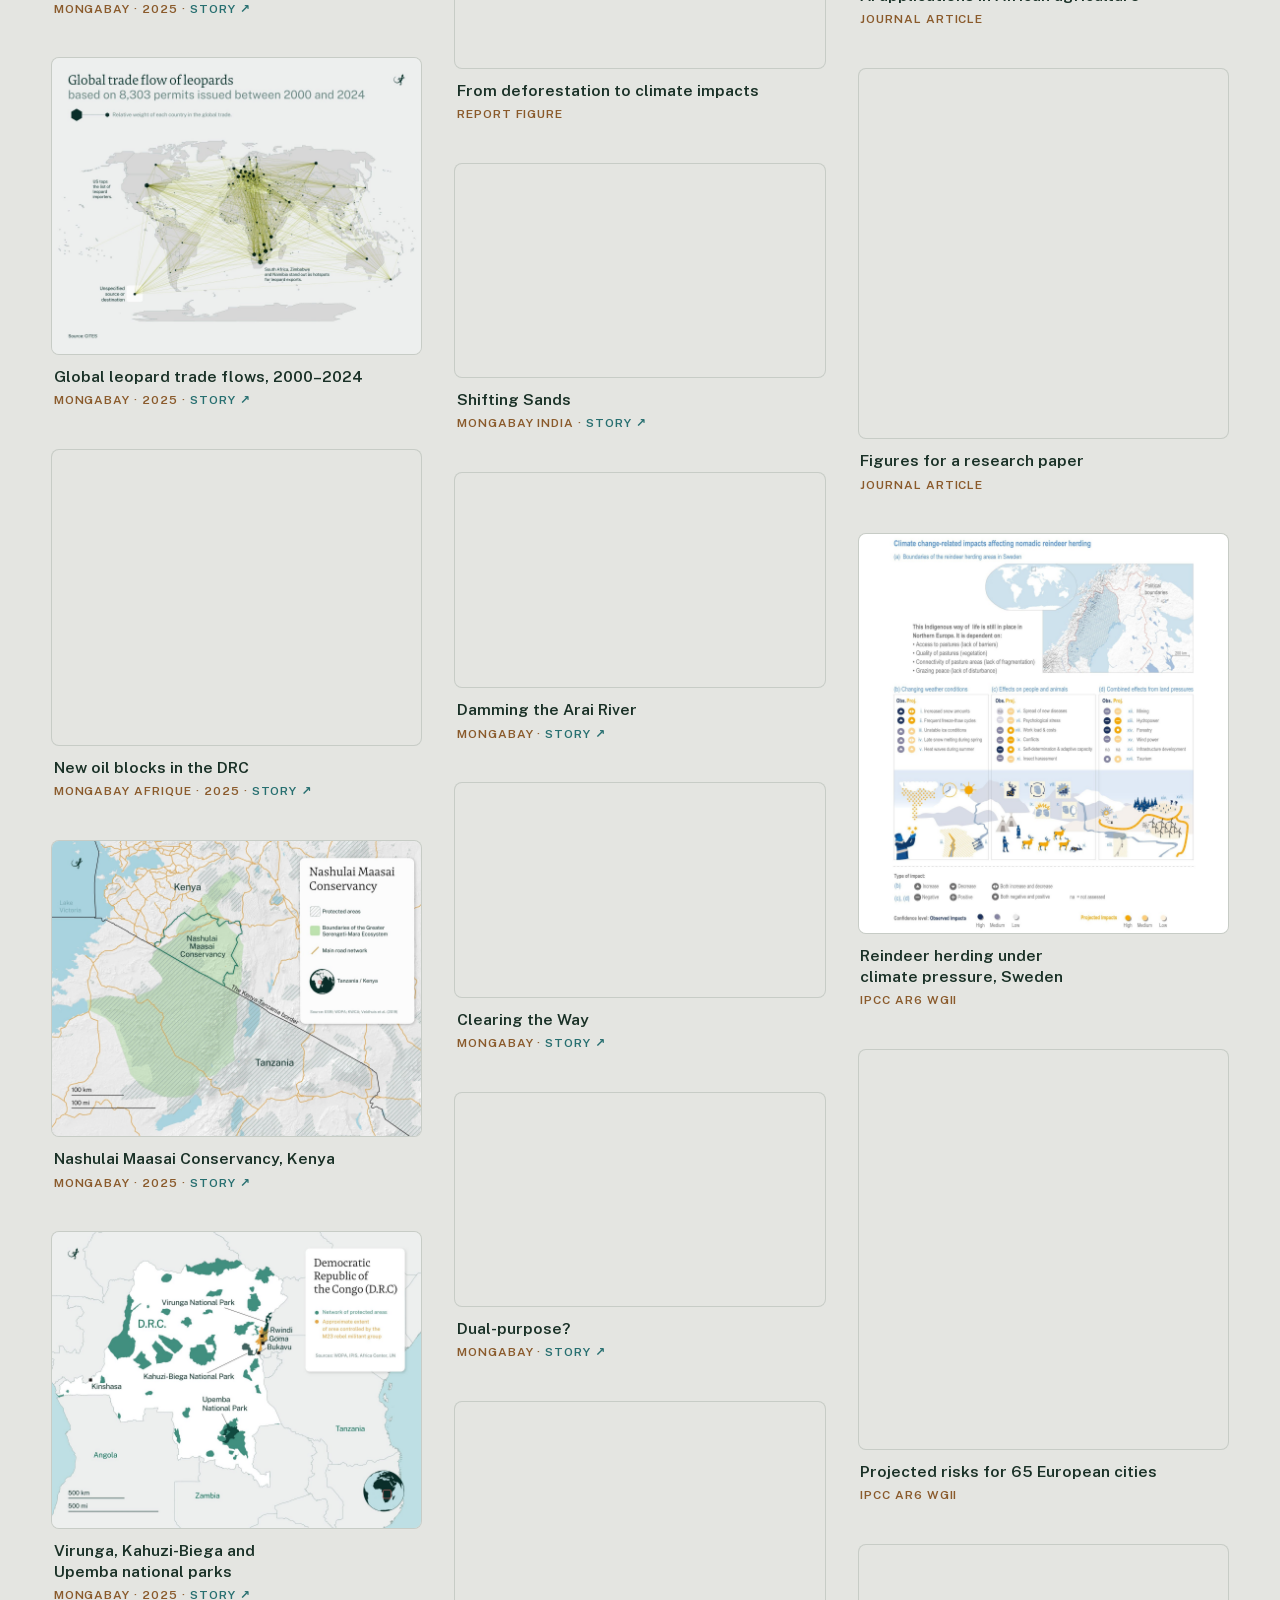
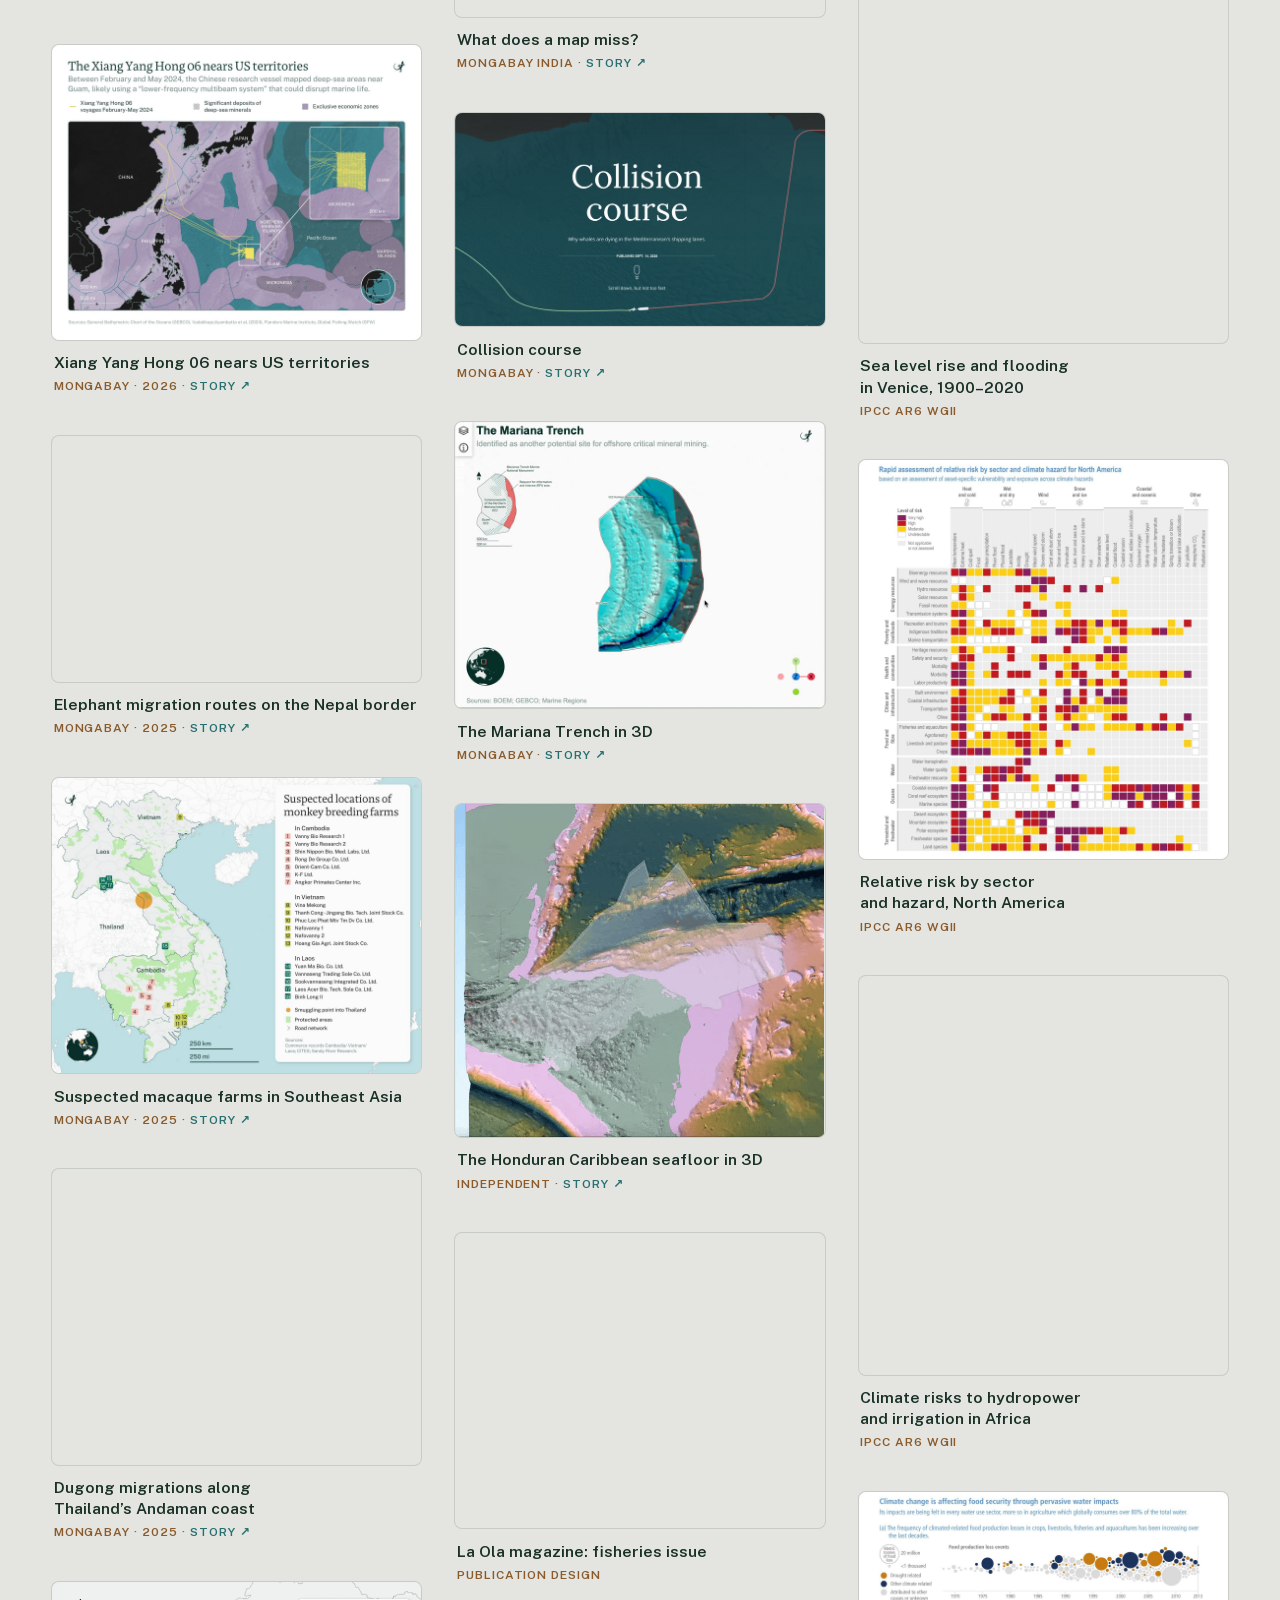
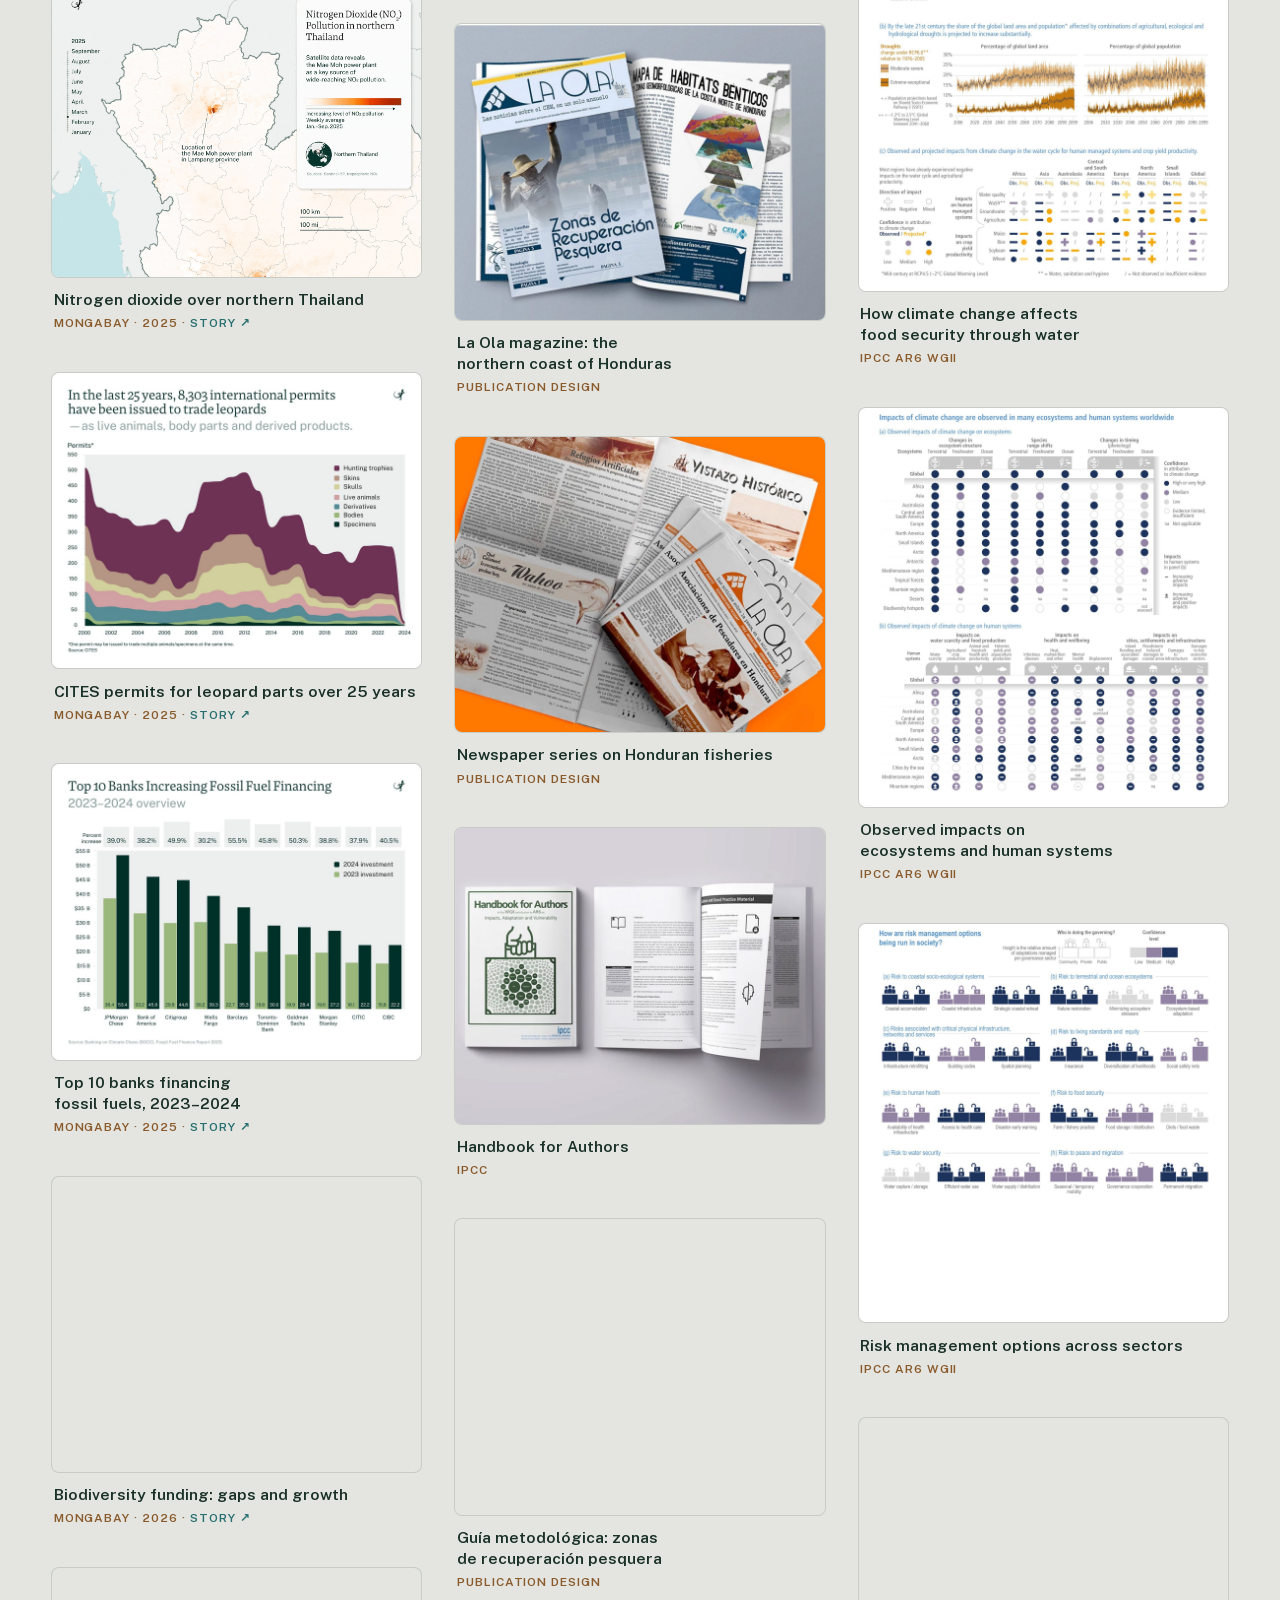
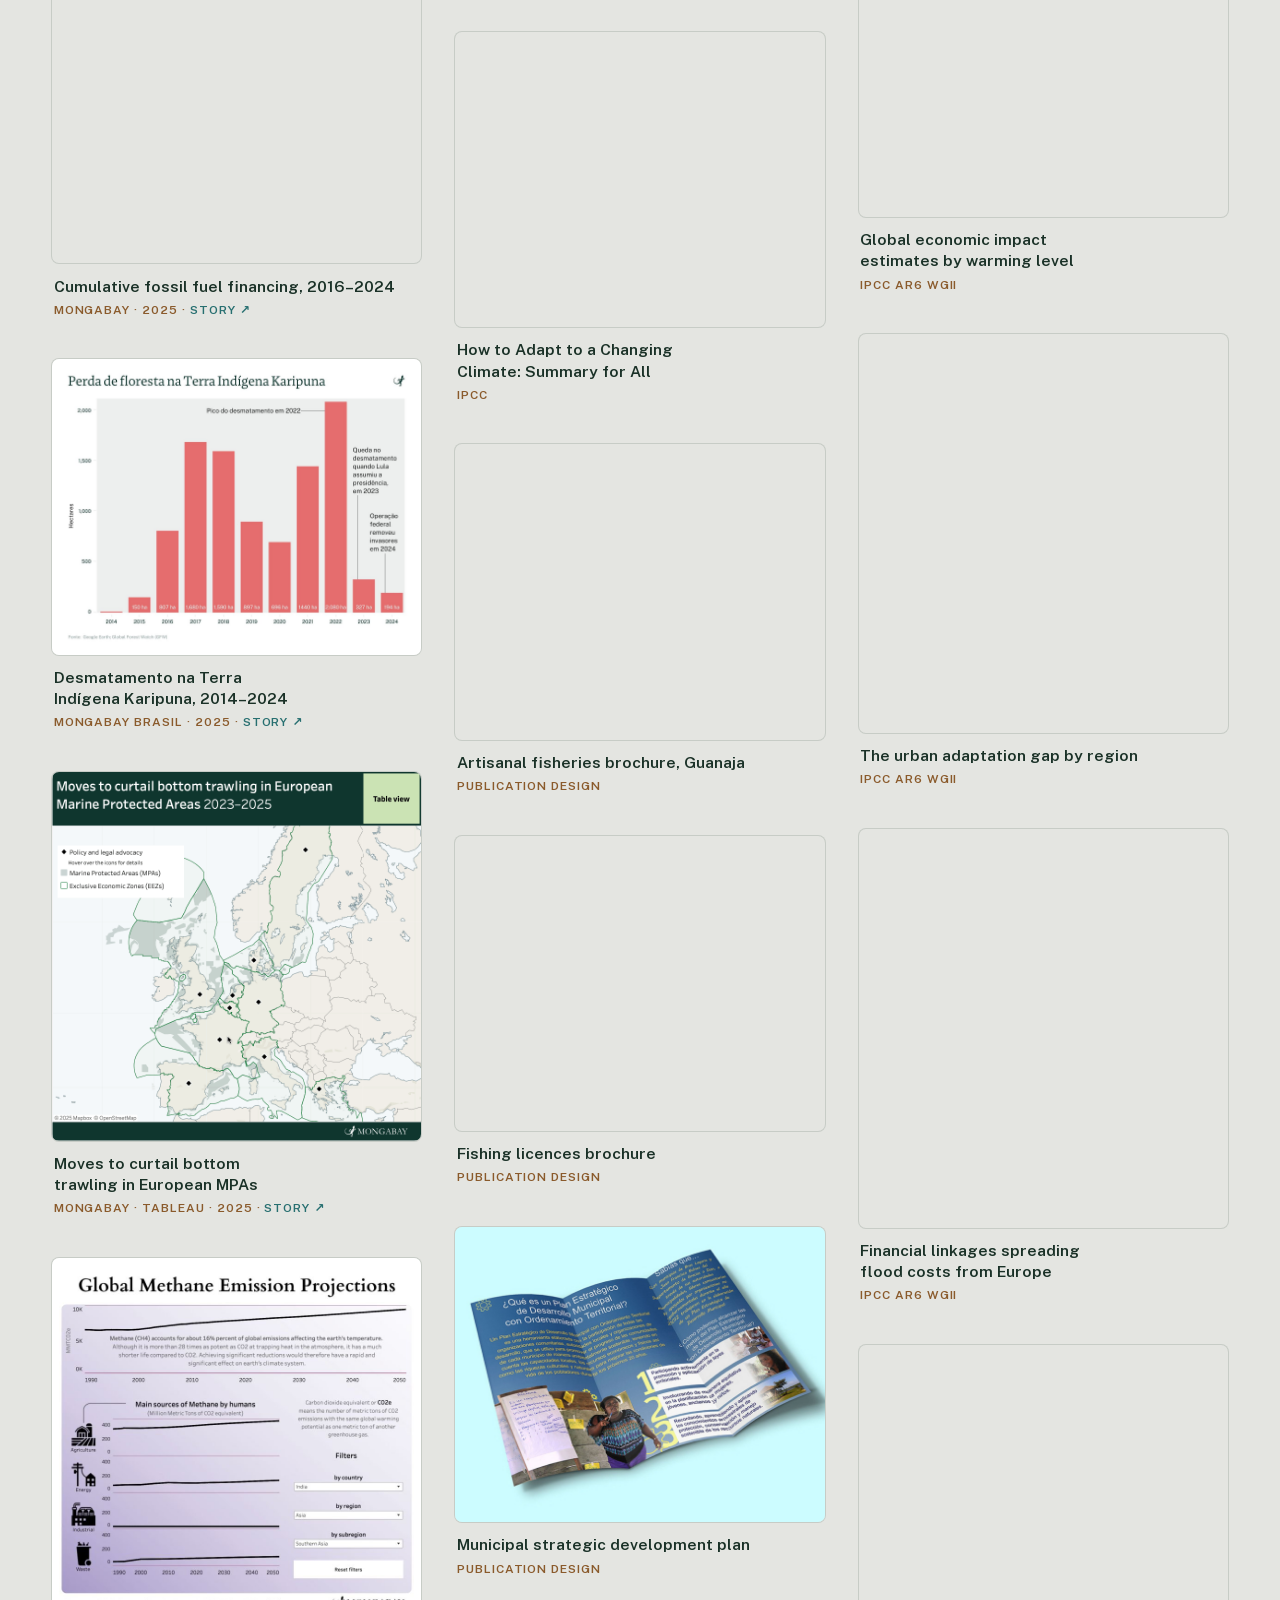
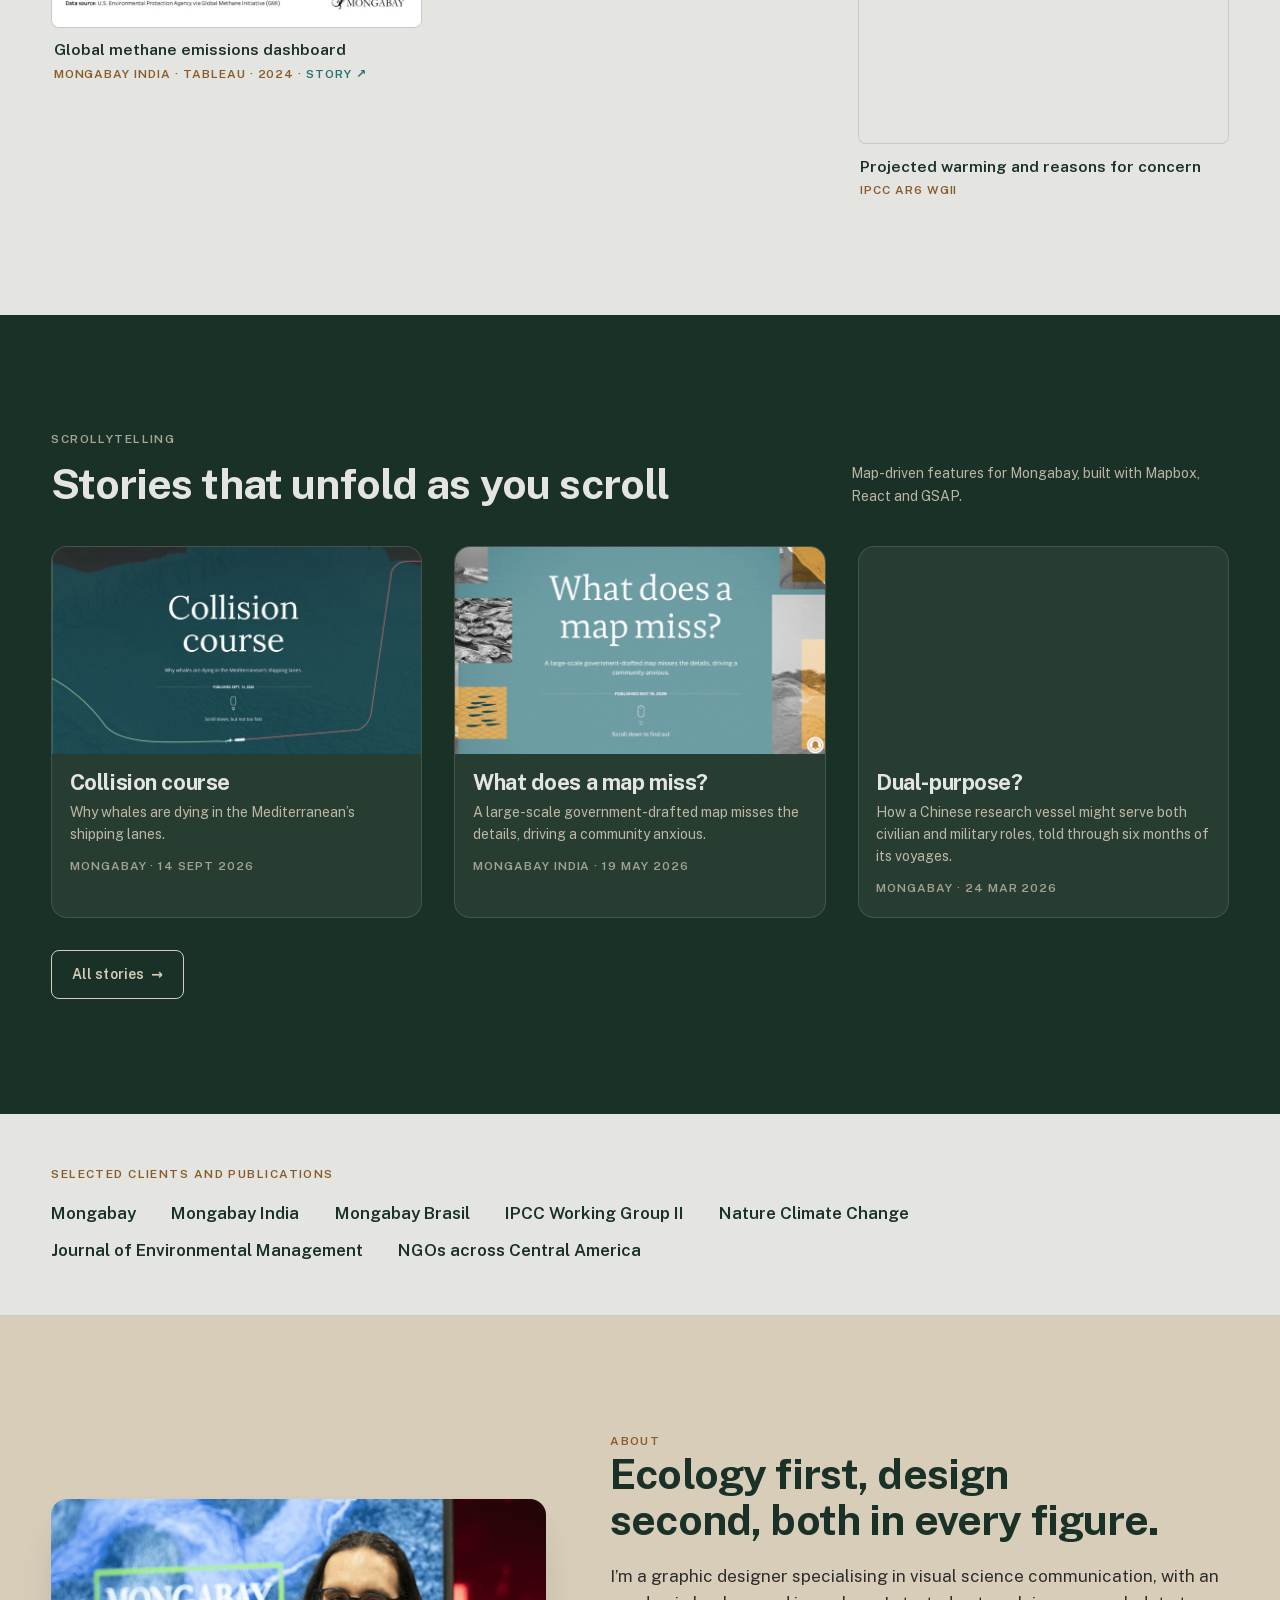
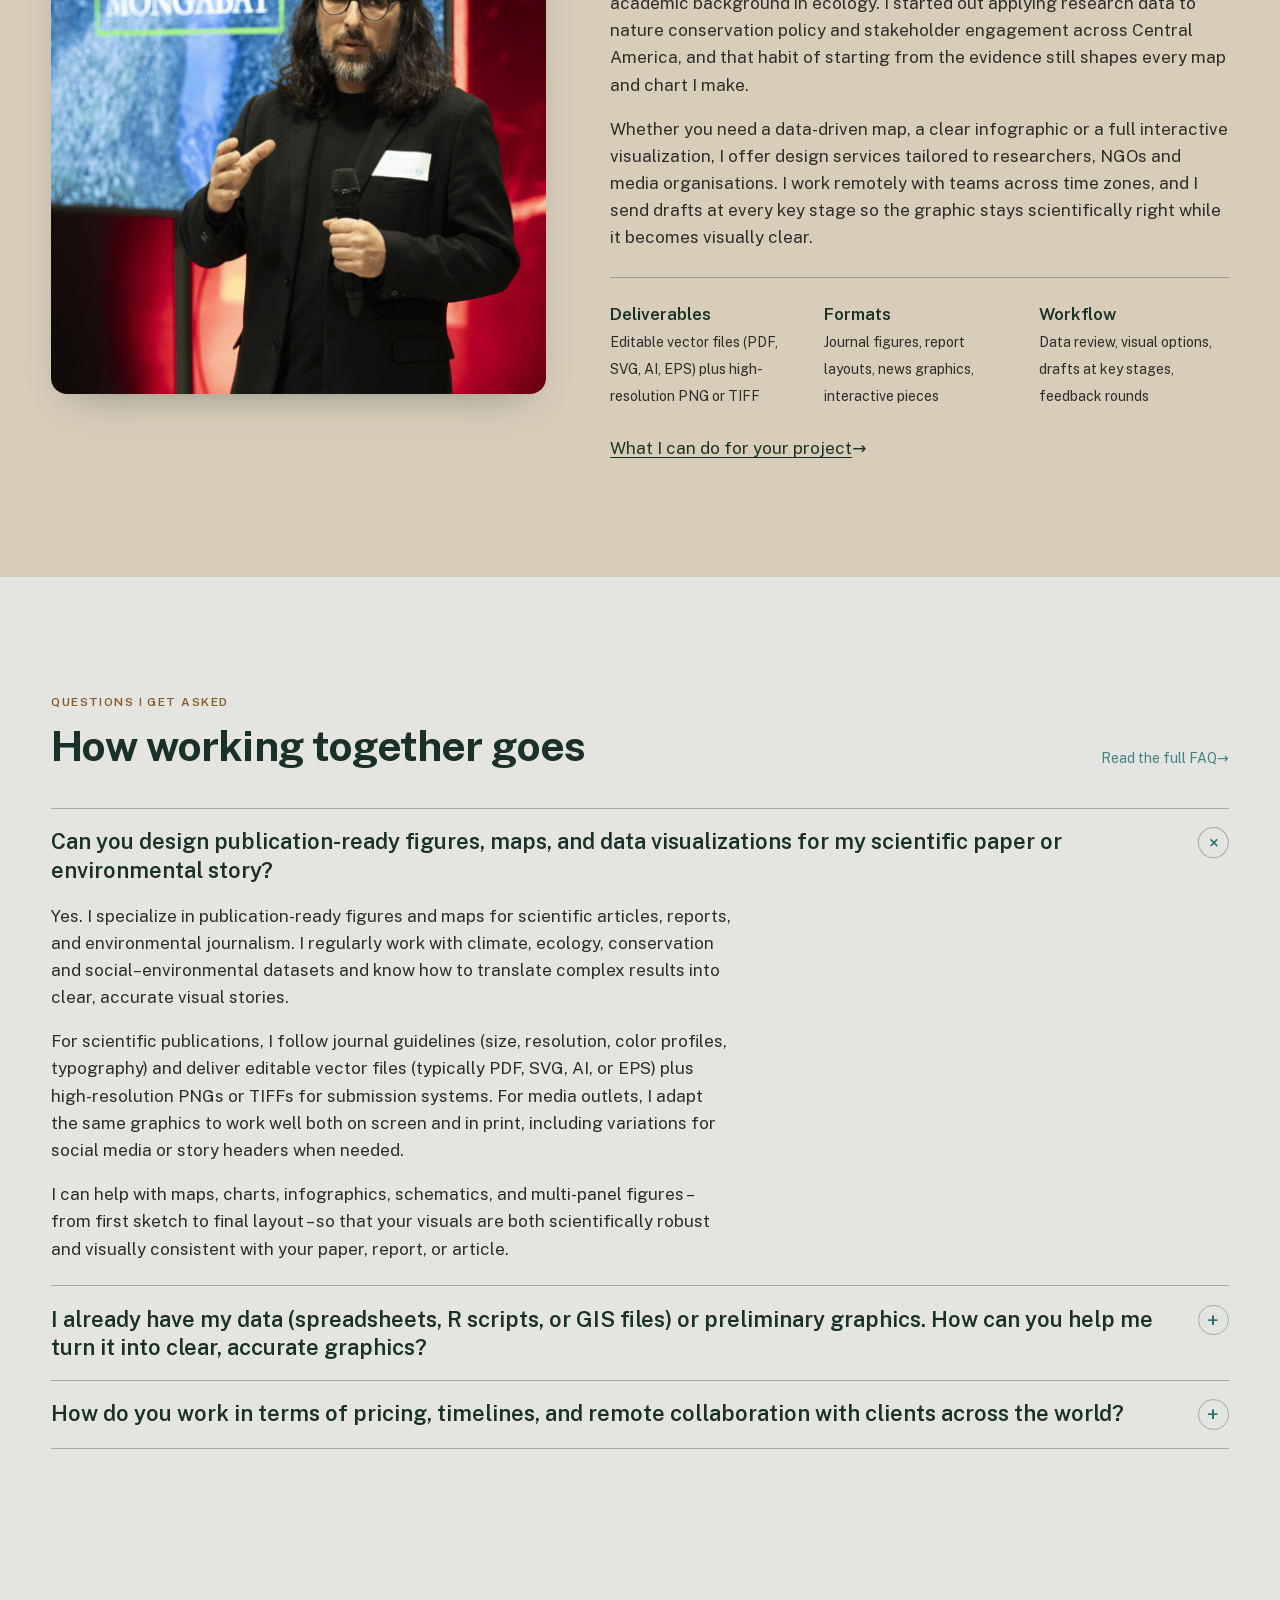
==== commit 4fd181a6: "Facelift, round 1: new design system, stories page, story links Palette (teal, forest, bone, wine, b" ====
--- a/index.html
+++ b/index.html
@@ -3,23 +3,34 @@
 <head>
   <meta charset="utf-8">
   <meta name="viewport" content="width=device-width, initial-scale=1">
-  <title>Andrés Alegría | Data Graphics | Explore Data Graphics Today</title>
-  <meta name="description" content="Explore Andrés Alegría’s portfolio of data graphics, maps, and dashboards tailored for research and communication. Discover expert visualizations and projects.">
+  <title>Andrés Alegría | Data Graphics — maps, charts and stories for science</title>
+  <meta name="description" content="Andrés Alegría is a visual science communicator making maps, charts, diagrams and scrollytelling stories for researchers, NGOs and newsrooms such as Mongabay and the IPCC.">
+  <meta name="theme-color" content="#1a3127">
   <meta property="og:type" content="website">
   <meta property="og:site_name" content="Andrés Alegría | Data Graphics">
-  <meta property="og:title" content="Andrés Alegría | Data Graphics | Explore Data Graphics Today">
-  <meta property="og:description" content="Explore Andrés Alegría’s portfolio of data graphics, maps, and dashboards tailored for research and communication. Discover expert visualizations and projects.">
+  <meta property="og:title" content="Andrés Alegría | Data Graphics — maps, charts and stories for science">
+  <meta property="og:description" content="Andrés Alegría is a visual science communicator making maps, charts, diagrams and scrollytelling stories for researchers, NGOs and newsrooms such as Mongabay and the IPCC.">
   <meta property="og:image" content="https://www.graphicsinscience.com/images/share/covers-02.jpg">
   <meta name="twitter:card" content="summary_large_image">
+  <link rel="preload" href="fonts/PublicSans-normal-latin.woff2" as="font" type="font/woff2" crossorigin>
   <link rel="stylesheet" href="css/style.css">
+  <script src="js/vendor/gsap.min.js" defer></script>
+  <script src="js/vendor/ScrollTrigger.min.js" defer></script>
+  <script src="js/vendor/Flip.min.js" defer></script>
+  <script src="js/vendor/SplitText.min.js" defer></script>
   <script src="js/site-data.js" defer></script>
   <script src="js/main.js" defer></script>
+  <script src="js/motion.js" defer></script>
 </head>
-<body data-page="portfolio">
+<body data-page="home">
   <a class="skip-link" href="#main">Skip to content</a>
   <header class="site-header" id="site-header"></header>
   <main id="main"></main>
   <footer id="site-footer"></footer>
   <noscript><p class="noscript">This site needs JavaScript to show its content.</p></noscript>
+
+  <!-- Cloudflare Web Analytics -->
+  <script type='module' src='https://static.cloudflareinsights.com/beacon.min.js' data-cf-beacon='{"token": "c48a5981cd104d69a174d4a2bfb207ab"}'></script>
+  <!-- End Cloudflare Web Analytics -->
 </body>
 </html>
--- a/css/style.css
+++ b/css/style.css
@@ -3,47 +3,91 @@
    ========================================================================== */
 
 :root {
-  /* adjust colors here */
-  --color-text: #000;
-  --color-page-bg: #fff;                 /* page and white sections */
-  --color-section-light: #f4f4f3;        /* light portfolio sections */
-  --color-fx: #dad7db;                   /* grey intro and footer (pattern colors are in .section--fx) */
-  --color-panel: #f4f4f3;                /* About text box */
-  --color-input-bg: #fafafa;
-  --color-muted: #6b6b6b;                /* "(required)" labels */
-  --color-button-bg: #000;
-  --color-button-text: #fff;
-  --color-arrow-bg: rgba(0, 0, 0, 0.7);  /* carousel arrow circles */
-  --color-arrow-icon: #fff;
-  --color-divider: #000;                 /* section edge lines */
-
-  /* adjust fonts here (the Squarespace site used Aktiv Grotesk from Adobe Fonts) */
-  --font-main: "Helvetica Neue", Helvetica, Arial, sans-serif;
-
-  /* adjust font sizes here */
-  --fs-site-title: clamp(1.25rem, 1.03rem + 0.93vw, 1.9rem);
-  --fs-section-title: clamp(1.25rem, 1.03rem + 0.93vw, 1.9rem);
-  --fs-marquee: clamp(1.05rem, 0.8rem + 0.7vw, 1.4rem);
-  --fs-question: clamp(1.05rem, 0.95rem + 0.35vw, 1.3rem);
-  --fs-footer-title: clamp(1.05rem, 0.95rem + 0.35vw, 1.3rem);
-  --fs-body: 0.95rem;
-  --fs-nav: 0.95rem;
-  --fs-caption: 0.79rem;
-  --fs-button: 0.875rem;
-  --lh-body: 1.7;
+  /* palette — the only colours used on the site; adjust here */
+  --teal: #276f70;    /* primary actions, links */
+  --forest: #1a3127;  /* headings, dark bands */
+  --white: #e4e5e1;   /* page background */
+  --bone: #d8cdb9;    /* alternate sections */
+  --wine: #8e1033;    /* rare emphasis, link hover */
+  --black: #2b2d2b;   /* body text */
+  --brown: #8a5a2b;   /* tags, meta, dividers */
+
+  /* roles */
+  --bg: var(--white);
+  --text: var(--black);
+  --heading: var(--forest);
+  --link: var(--teal);
+  --link-hover: var(--wine);
+  --line: rgb(26 49 39 / 0.14);         /* hairlines: forest at low opacity */
+  --line-strong: rgb(26 49 39 / 0.32);
+  --panel: rgb(26 49 39 / 0.05);        /* faint panel tint on white */
+  --shadow: 0 18px 40px -22px rgb(26 49 39 / 0.45); /* adjust card lift shadow here */
+
+  /* adjust fonts here */
+  --font: "Public Sans", system-ui, -apple-system, "Segoe UI", Helvetica, Arial, sans-serif;
+
+  /* adjust type sizes here */
+  --fs-hero: clamp(2.5rem, 1.1rem + 4.6vw, 5.6rem);
+  --fs-h2: clamp(1.75rem, 1.2rem + 1.8vw, 2.8rem);
+  --fs-h3: clamp(1.15rem, 1.05rem + 0.4vw, 1.4rem);
+  --fs-lead: clamp(1.05rem, 0.98rem + 0.35vw, 1.3rem);
+  --fs-body: 1.0625rem;
+  --fs-small: 0.875rem;
+  --fs-label: 0.75rem;
+  --lh-body: 1.6;
+  --tracking-label: 0.12em;
 
   /* adjust spacing here */
-  --gutter: 3vw;                         /* page side margins */
-  --header-h: 70px;
-  --section-pad-y: 3.3vmax;              /* default top/bottom padding of sections */
-  --slide-gap: 60px;                     /* space between carousel images */
-  --slides-visible: 3.15;                /* images per view; the fraction lets the next one peek in */
-  --arrow-size: 60px;
-  --stroke-width: 2px;                   /* section edge line thickness */
+  --gutter: clamp(20px, 4vw, 64px);
+  --section-y: clamp(64px, 9vw, 136px);
+  --header-h: 68px;
+  --radius: 8px;
+  --radius-lg: 16px;
+  --max: 1440px;
 
   /* adjust motion here */
-  --marquee-duration: 70s;               /* one loop of the skills ticker */
-  --fx-duration: 120s;                   /* one loop of the background pattern drift */
+  --marquee-duration: 60s;
+  --ease: cubic-bezier(0.22, 1, 0.36, 1);
+}
+
+/* ==========================================================================
+   Fonts (self-hosted Public Sans, variable weight)
+   ========================================================================== */
+
+@font-face {
+  font-family: "Public Sans";
+  font-style: normal;
+  font-weight: 100 900;
+  font-display: swap;
+  src: url("../fonts/PublicSans-normal-latin.woff2") format("woff2");
+  unicode-range: U+0000-00FF, U+0131, U+0152-0153, U+02BB-02BC, U+02C6, U+02DA, U+02DC, U+0304, U+0308, U+0329, U+2000-206F, U+20AC, U+2122, U+2191, U+2193, U+2212, U+2215, U+FEFF, U+FFFD;
+}
+
+@font-face {
+  font-family: "Public Sans";
+  font-style: normal;
+  font-weight: 100 900;
+  font-display: swap;
+  src: url("../fonts/PublicSans-normal-latin-ext.woff2") format("woff2");
+  unicode-range: U+0100-02BA, U+02BD-02C5, U+02C7-02CC, U+02CE-02D7, U+02DD-02FF, U+0304, U+0308, U+0329, U+1D00-1DBF, U+1E00-1E9F, U+1EF2-1EFF, U+2020, U+20A0-20AB, U+20AD-20C0, U+2113, U+2C60-2C7F, U+A720-A7FF;
+}
+
+@font-face {
+  font-family: "Public Sans";
+  font-style: italic;
+  font-weight: 100 900;
+  font-display: swap;
+  src: url("../fonts/PublicSans-italic-latin.woff2") format("woff2");
+  unicode-range: U+0000-00FF, U+0131, U+0152-0153, U+02BB-02BC, U+02C6, U+02DA, U+02DC, U+0304, U+0308, U+0329, U+2000-206F, U+20AC, U+2122, U+2191, U+2193, U+2212, U+2215, U+FEFF, U+FFFD;
+}
+
+@font-face {
+  font-family: "Public Sans";
+  font-style: italic;
+  font-weight: 100 900;
+  font-display: swap;
+  src: url("../fonts/PublicSans-italic-latin-ext.woff2") format("woff2");
+  unicode-range: U+0100-02BA, U+02BD-02C5, U+02C7-02CC, U+02CE-02D7, U+02DD-02FF, U+0304, U+0308, U+0329, U+1D00-1DBF, U+1E00-1E9F, U+1EF2-1EFF, U+2020, U+20A0-20AB, U+20AD-20C0, U+2113, U+2C60-2C7F, U+A720-A7FF;
 }
 
 /* ==========================================================================
@@ -58,46 +102,66 @@
 
 html {
   -webkit-text-size-adjust: 100%;
+  scroll-behavior: smooth;
 }
 
 body {
   margin: 0;
-  font-family: var(--font-main);
+  font-family: var(--font);
   font-size: var(--fs-body);
   line-height: var(--lh-body);
-  color: var(--color-text);
-  background: var(--color-page-bg);
+  color: var(--text);
+  background: var(--bg);
   -webkit-font-smoothing: antialiased;
   -moz-osx-font-smoothing: grayscale;
-}
-
-body.menu-open {
+  overflow-x: clip;
+}
+
+body.menu-open,
+body.lightbox-open {
   overflow: hidden;
 }
 
 a {
-  color: inherit;
+  color: var(--link);
   text-decoration: none;
-}
-
-img {
+  transition: color 0.2s ease;
+}
+
+a:hover {
+  color: var(--link-hover);
+}
+
+img,
+video {
   max-width: 100%;
+  display: block;
 }
 
 p {
-  margin: 0 0 0.9em;
+  margin: 0 0 1em;
 }
 
 h1,
 h2,
-h3 {
+h3,
+h4 {
   margin: 0;
+  color: var(--heading);
   font-weight: 700;
+  line-height: 1.1;
+  letter-spacing: -0.02em;
+  text-wrap: balance;
+}
+
+button {
+  font: inherit;
+  color: inherit;
 }
 
 :focus-visible {
-  outline: 2px solid var(--color-text);
-  outline-offset: 3px;
+  outline: 2px solid var(--teal);
+  outline-offset: 2px;
 }
 
 .visually-hidden {
@@ -116,10 +180,11 @@
   position: absolute;
   top: -4rem;
   left: 1rem;
-  z-index: 300;
+  z-index: 400;
   padding: 0.5rem 1rem;
-  background: var(--color-button-bg);
-  color: var(--color-button-text);
+  border-radius: var(--radius);
+  background: var(--teal);
+  color: var(--white);
 }
 
 .skip-link:focus {
@@ -130,9 +195,97 @@
   padding: calc(var(--header-h) + 2rem) var(--gutter);
 }
 
+.wrap {
+  width: min(100% - 2 * var(--gutter), var(--max));
+  margin-inline: auto;
+}
+
+.label {
+  margin: 0;
+  font-size: var(--fs-label);
+  font-weight: 600;
+  letter-spacing: var(--tracking-label);
+  text-transform: uppercase;
+  color: var(--brown);
+}
+
+.prose {
+  max-width: 62ch;
+}
+
 .prose a {
   text-decoration: underline;
-  text-underline-offset: 2px;
+  text-underline-offset: 0.15em;
+  text-decoration-thickness: 1px;
+}
+
+.prose ul {
+  padding-left: 1.2em;
+}
+
+.prose li {
+  margin: 0.3em 0;
+}
+
+.lead {
+  font-size: var(--fs-lead);
+  line-height: 1.5;
+}
+
+/* Buttons */
+.button {
+  display: inline-flex;
+  align-items: center;
+  gap: 0.5em;
+  padding: 0.85em 1.4em;
+  border: 1px solid var(--teal);
+  border-radius: var(--radius);
+  background: var(--teal);
+  color: var(--white);
+  font-size: var(--fs-small);
+  font-weight: 600;
+  letter-spacing: 0.01em;
+  cursor: pointer;
+  transition: background-color 0.2s ease, border-color 0.2s ease, color 0.2s ease, transform 0.2s var(--ease);
+}
+
+.button:hover {
+  background: var(--wine);
+  border-color: var(--wine);
+  color: var(--white);
+  transform: translateY(-1px);
+}
+
+.button--ghost {
+  background: transparent;
+  color: inherit;
+  border-color: currentColor;
+}
+
+.button--ghost:hover {
+  background: transparent;
+  color: var(--wine);
+  border-color: var(--wine);
+}
+
+.button:disabled {
+  opacity: 0.6;
+  cursor: progress;
+}
+
+.arrow::after {
+  content: "→";
+  display: inline-block;
+  transition: transform 0.25s var(--ease);
+}
+
+.arrow--ext::after {
+  content: "↗";
+}
+
+a:hover .arrow::after,
+.arrow:hover::after {
+  transform: translateX(3px);
 }
 
 /* ==========================================================================
@@ -140,63 +293,101 @@
    ========================================================================== */
 
 .site-header {
-  position: absolute;
-  inset: 0 0 auto;
+  position: sticky;
+  top: 0;
   z-index: 100;
   height: var(--header-h);
-  box-shadow: 0 8px 14px -6px rgba(0, 0, 0, 0.28); /* adjust header shadow here */
+  background: rgb(228 229 225 / 0.92); /* page colour, slightly translucent */
+  border-bottom: 1px solid var(--line);
+  transition: transform 0.35s var(--ease);
+}
+
+.site-header.is-hidden {
+  transform: translateY(-100%);
+}
+
+.site-header--dark {
+  background: rgb(26 49 39 / 0.94);
+  border-bottom-color: rgb(216 205 185 / 0.16);
+  color: var(--bone);
 }
 
 .header-inner {
-  position: relative;
-  z-index: 2;
   display: flex;
   align-items: center;
-  gap: 1.1rem;
+  gap: 1.4rem;
   height: 100%;
-  padding: 0 var(--gutter);
 }
 
 .site-title {
   margin-right: auto;
-  font-size: var(--fs-site-title);
+  color: inherit;
   font-weight: 700;
-  line-height: 1.5;
+  font-size: 1.05rem;
+  letter-spacing: -0.01em;
   white-space: nowrap;
+}
+
+.site-title:hover {
+  color: var(--teal);
+}
+
+.site-header--dark .site-title:hover {
+  color: var(--white);
+}
+
+.site-title small {
+  display: block;
+  font-size: var(--fs-label);
+  font-weight: 500;
+  letter-spacing: var(--tracking-label);
+  text-transform: uppercase;
+  color: var(--brown);
+}
+
+.site-header--dark .site-title small {
+  color: rgb(216 205 185 / 0.7);
 }
 
 .site-nav {
   display: flex;
-  gap: 1.1rem; /* adjust space between menu links here */
+  gap: 1.4rem; /* adjust space between menu links here */
 }
 
 .site-nav a,
 .mobile-menu__nav a {
-  padding-bottom: 1px;
-  font-size: var(--fs-nav);
-  background: linear-gradient(currentColor, currentColor) 0 100% / 0 1px no-repeat;
-  transition: background-size 0.2s ease;
+  color: inherit;
+  font-size: var(--fs-small);
+  font-weight: 500;
+  padding-bottom: 2px;
+  background: linear-gradient(currentColor, currentColor) 0 100% / 0 1.5px no-repeat;
+  transition: background-size 0.25s var(--ease), color 0.2s ease;
 }
 
 .site-nav a[aria-current="page"],
 .site-nav a:hover,
 .mobile-menu__nav a[aria-current="page"] {
-  background-size: 100% 1px;
+  background-size: 100% 1.5px;
+}
+
+.site-nav a:hover {
+  color: var(--teal);
+}
+
+.site-header--dark .site-nav a:hover {
+  color: var(--white);
 }
 
 .header-social,
 .mobile-menu__social {
   display: flex;
   align-items: center;
-  gap: 1rem;
-}
-
-.header-social {
-  margin-left: 0.4rem;
+  gap: 0.9rem;
 }
 
 .social-link {
-  font-size: 1rem;      /* adjust social icon size here */
+  color: inherit;
+  font-size: 0.95rem;
   font-weight: 700;
   letter-spacing: -0.02em;
 }
@@ -204,50 +395,52 @@
 .menu-toggle {
   display: none;
   position: relative;
-  width: 36px;
-  height: 36px;
+  width: 40px;
+  height: 40px;
   padding: 0;
   border: 0;
   background: none;
-  color: inherit;
   cursor: pointer;
 }
 
 .menu-toggle__bar {
   position: absolute;
-  left: 6px;
-  right: 6px;
-  height: 1.5px;
+  left: 9px;
+  right: 9px;
+  height: 2px;
+  border-radius: 2px;
   background: currentColor;
-  transition: transform 0.25s ease;
+  transition: transform 0.25s var(--ease);
 }
 
 .menu-toggle__bar--top {
-  top: 14px;
+  top: 15px;
 }
 
 .menu-toggle__bar--bottom {
-  top: 21px;
+  top: 23px;
 }
 
 .menu-toggle[aria-expanded="true"] .menu-toggle__bar--top {
-  transform: translateY(3.5px) rotate(45deg);
+  transform: translateY(4px) rotate(45deg);
 }
 
 .menu-toggle[aria-expanded="true"] .menu-toggle__bar--bottom {
-  transform: translateY(-3.5px) rotate(-45deg);
+  transform: translateY(-4px) rotate(-45deg);
 }
 
 .mobile-menu {
   position: fixed;
-  inset: 0;
-  z-index: 1;
+  inset: var(--header-h) 0 0;
+  z-index: 90;
   display: flex;
   flex-direction: column;
-  align-items: center;
+  align-items: flex-start;
   justify-content: center;
   gap: 2.5rem;
-  background: var(--color-page-bg); /* adjust mobile menu background here */
+  padding: var(--gutter);
+  background: var(--forest);
+  color: var(--bone);
 }
 
 .mobile-menu[hidden] {
@@ -257,88 +450,296 @@
 .mobile-menu__nav {
   display: flex;
   flex-direction: column;
-  align-items: center;
+  gap: 1rem;
+}
+
+.mobile-menu__nav a {
+  font-size: 2rem; /* adjust mobile menu link size here */
+  font-weight: 700;
+  letter-spacing: -0.02em;
+}
+
+/* ==========================================================================
+   Sections
+   ========================================================================== */
+
+.section {
+  padding-block: var(--section-y);
+}
+
+.section--bone {
+  background: var(--bone);
+}
+
+.section--forest {
+  background: var(--forest);
+  color: var(--bone);
+}
+
+.section--forest h1,
+.section--forest h2,
+.section--forest h3 {
+  color: var(--white);
+}
+
+.section--forest .label {
+  color: rgb(216 205 185 / 0.75);
+}
+
+.section--forest a:not(.button) {
+  color: var(--bone);
+}
+
+.section--forest a:not(.button):hover {
+  color: var(--white);
+}
+
+.section--bone a:not(.button) {
+  color: var(--forest); /* teal fails contrast on bone, so links go forest with an underline */
+  text-decoration: underline;
+  text-underline-offset: 0.15em;
+}
+
+.section--bone a:not(.button):hover {
+  color: var(--wine);
+}
+
+.section-head {
+  display: flex;
+  flex-wrap: wrap;
+  align-items: flex-end;
+  justify-content: space-between;
+  gap: 1rem 2rem;
+  margin-bottom: clamp(1.6rem, 3vw, 2.8rem);
+}
+
+.section-head h2 {
+  font-size: var(--fs-h2);
+}
+
+.section-head .label {
+  margin-bottom: 0.7rem;
+}
+
+.section-head__aside {
+  max-width: 42ch;
+  margin: 0;
+  font-size: var(--fs-small);
+  color: inherit;
+  opacity: 0.85;
+}
+
+/* ==========================================================================
+   Hero
+   ========================================================================== */
+
+.hero {
+  position: relative;
+  background: var(--forest);
+  color: var(--bone);
+  padding: clamp(3.5rem, 8vw, 7rem) 0 clamp(4rem, 9vw, 8rem);
+}
+
+.hero__inner {
+  display: grid;
+  grid-template-columns: minmax(0, 1.4fr) minmax(0, 1fr);
+  gap: 2rem 6vw;
+  align-items: end;
+}
+
+.hero .label {
+  margin-bottom: 1.4rem;
+  color: rgb(216 205 185 / 0.75);
+}
+
+.hero__title {
+  margin: 0 0 1.2rem;
+  font-size: var(--fs-hero);
+  line-height: 0.98;
+  letter-spacing: -0.035em;
+  color: var(--white);
+  text-wrap: balance;
+}
+
+.hero__title em {
+  font-style: normal;
+  color: var(--bone);
+}
+
+.hero__lead {
+  max-width: 56ch;
+  font-size: var(--fs-lead);
+  line-height: 1.5;
+  color: var(--bone);
+}
+
+.hero__side {
+  display: grid;
   gap: 1.2rem;
-}
-
-.mobile-menu__nav a {
-  font-size: 1.6rem; /* adjust mobile menu link size here */
-}
-
-/* ==========================================================================
-   Sections and edges
-   ========================================================================== */
-
-.section {
+  font-size: var(--fs-small);
+}
+
+.hero__facts {
+  margin: 0;
+  padding: 0;
+  list-style: none;
+  display: grid;
+  gap: 0.6rem;
+  border-top: 1px solid rgb(216 205 185 / 0.22);
+  padding-top: 1.2rem;
+}
+
+.hero__facts li {
+  display: grid;
+  grid-template-columns: 6.5rem minmax(0, 1fr);
+  gap: 1rem;
+}
+
+.hero__facts b {
+  font-weight: 600;
+  color: var(--white);
+}
+
+.hero__actions {
+  display: flex;
+  flex-wrap: wrap;
+  gap: 0.75rem;
+  margin-top: 1.8rem;
+}
+
+/* ==========================================================================
+   Selected work wall (scattered, parallax)
+   ========================================================================== */
+
+.wall {
   position: relative;
-  padding:
-    calc(var(--pad-top, var(--section-pad-y)) + var(--divider-above, 0px))
-    var(--gutter)
-    calc(var(--pad-bottom, var(--section-pad-y)) + var(--divider-h, 0px));
-  background-color: var(--section-bg, var(--color-page-bg));
-}
-
-.section:not(:first-child),
-.site-footer {
-  margin-top: calc(-1 * var(--divider-above, 0px));
-}
-
-.section--light {
-  --section-bg: var(--color-section-light);
-}
-
-.section--white {
-  --section-bg: var(--color-page-bg);
-}
-
-/* Grey sections with a slowly drifting isometric pattern.
-   adjust pattern colors in the SVG below: top faces, left faces, right faces */
-.section--fx {
-  --section-bg: var(--color-fx);
-  background-image: url("data:image/svg+xml,%3Csvg xmlns='http://www.w3.org/2000/svg' width='156' height='270' viewBox='0 0 156 270'%3E%3Cg fill='%23dfdce0'%3E%3Cpolygon points='78,0 156,45 78,90 0,45'/%3E%3Cpolygon points='0,135 78,180 0,225 -78,180'/%3E%3Cpolygon points='156,135 234,180 156,225 78,180'/%3E%3C/g%3E%3Cg fill='%23dad7db'%3E%3Cpolygon points='0,45 78,90 78,180 0,135'/%3E%3Cpolygon points='78,180 156,225 156,315 78,270'/%3E%3Cpolygon points='-78,-90 0,-45 0,45 -78,0'/%3E%3Cpolygon points='78,-90 156,-45 156,45 78,0'/%3E%3C/g%3E%3Cg fill='%23d5d2d6'%3E%3Cpolygon points='156,45 78,90 78,180 156,135'/%3E%3Cpolygon points='78,180 0,225 0,315 78,270'/%3E%3Cpolygon points='78,-90 0,-45 0,45 78,0'/%3E%3Cpolygon points='234,-90 156,-45 156,45 234,0'/%3E%3C/g%3E%3C/svg%3E");
-  background-size: 312px 540px; /* adjust pattern scale here (keep in sync with the keyframes) */
-  animation: fx-drift var(--fx-duration) linear infinite;
-}
-
-@keyframes fx-drift {
-  from {
-    background-position: 0 0;
-  }
-  to {
-    background-position: 312px 540px;
-  }
-}
-
-.divider-stroke {
+  padding: 0 0 var(--section-y);
+  overflow: clip;
+}
+
+/* the wall starts inside the hero band and spills out of it */
+.wall::before {
+  content: "";
   position: absolute;
-  left: 0;
-  bottom: 0;
+  inset: 0 0 auto;
+  height: clamp(120px, 18vw, 260px);
+  background: var(--forest);
+}
+
+.wall__head {
+  position: relative;
+  z-index: 2;
+  display: flex;
+  justify-content: space-between;
+  align-items: flex-end;
+  gap: 1rem;
+  color: var(--bone);
+  padding-bottom: clamp(1.2rem, 3vw, 2.4rem);
+}
+
+.wall__head .label {
+  color: rgb(216 205 185 / 0.75);
+}
+
+.wall__head p {
+  margin: 0;
+  font-size: var(--fs-small);
+}
+
+.wall__cols {
+  position: relative;
+  display: grid;
+  grid-template-columns: repeat(3, minmax(0, 1fr));
+  gap: clamp(14px, 2.5vw, 40px);
+  align-items: start;
+}
+
+.wall__col {
+  display: grid;
+  gap: clamp(16px, 3vw, 48px);
+  will-change: transform;
+}
+
+/* stagger the columns so the wall doesn't start on one line */
+.wall__col:nth-child(2) {
+  padding-top: clamp(40px, 8vw, 140px);
+}
+
+.wall__col:nth-child(3) {
+  padding-top: clamp(20px, 4vw, 70px);
+}
+
+.wall__item {
+  margin: 0;
+}
+
+/* varied sizes: every item gets a width from this cycle */
+.wall__item:nth-child(3n + 1) {
+  width: 92%;
+}
+
+.wall__item:nth-child(3n + 2) {
+  width: 72%;
+  justify-self: end;
+}
+
+.wall__item:nth-child(3n + 3) {
+  width: 84%;
+  justify-self: center;
+}
+
+.wall__btn {
+  display: block;
   width: 100%;
-  overflow: visible;
-  pointer-events: none;
-}
-
-.divider-stroke polyline {
-  fill: none;
-  stroke: var(--color-divider);
-  stroke-width: var(--stroke-width);
-  vector-effect: non-scaling-stroke;
-}
-
-/* ==========================================================================
-   Portfolio page
-   ========================================================================== */
-
-.section--intro {
-  --pad-top: calc(var(--header-h) + 1.4rem);
-  --pad-bottom: 2.4rem;
+  padding: 0;
+  border: 0;
+  border-radius: var(--radius);
+  background: var(--white);
+  box-shadow: var(--shadow);
+  overflow: hidden;
+  cursor: zoom-in;
+  transition: transform 0.35s var(--ease), box-shadow 0.35s var(--ease);
+}
+
+.wall__btn:hover {
+  transform: translateY(-4px) scale(1.01);
+}
+
+.wall__btn img,
+.wall__btn video {
+  width: 100%;
+  height: auto;
+}
+
+.wall__caption {
+  margin-top: 0.6rem;
+  font-size: var(--fs-small);
+  color: var(--text);
+}
+
+.wall__caption b {
+  display: block;
+  font-weight: 600;
+  color: var(--heading);
+}
+
+/* ==========================================================================
+   Marquee band
+   ========================================================================== */
+
+.marquee-band {
+  background: var(--bone);
+  color: var(--forest);
+  border-block: 1px solid var(--line);
+  padding: 0.9rem 0;
+  overflow: hidden;
 }
 
 .marquee {
-  margin: 0 calc(-1 * var(--gutter)) 0.7rem;
-  overflow: hidden;
-  font-size: var(--fs-marquee);
-  line-height: 2.6;
+  font-size: var(--fs-label);
+  font-weight: 600;
+  letter-spacing: var(--tracking-label);
+  text-transform: uppercase;
   white-space: nowrap;
 }
 
@@ -354,7 +755,8 @@
 }
 
 .marquee__sep {
-  margin: 0 1.5em; /* adjust space around the ticker bullets here */
+  margin: 0 1.6em;
+  color: var(--brown);
 }
 
 @keyframes marquee {
@@ -363,353 +765,793 @@
   }
 }
 
-.intro-text {
-  display: grid;
-  grid-template-columns: 1fr 1fr;
-  column-gap: 9vw;       /* adjust space between intro columns here */
-  padding: 0 4vw;
-}
-
-.intro-text p {
+/* ==========================================================================
+   Work grid
+   ========================================================================== */
+
+.chips {
+  display: flex;
+  flex-wrap: wrap;
+  gap: 0.5rem;
+  margin-bottom: clamp(1.5rem, 3vw, 2.5rem);
+}
+
+.chip {
+  padding: 0.5em 1em;
+  border: 1px solid var(--line-strong);
+  border-radius: 999px;
+  background: transparent;
+  color: var(--forest);
+  font-size: var(--fs-small);
+  font-weight: 500;
+  cursor: pointer;
+  transition: background-color 0.2s ease, color 0.2s ease, border-color 0.2s ease;
+}
+
+.chip:hover {
+  border-color: var(--teal);
+  color: var(--teal);
+}
+
+.chip[aria-pressed="true"] {
+  background: var(--forest);
+  border-color: var(--forest);
+  color: var(--white);
+}
+
+.chip__count {
+  margin-left: 0.4em;
+  opacity: 0.6;
+  font-variant-numeric: tabular-nums;
+}
+
+.work-grid {
+  columns: 3;
+  column-gap: clamp(16px, 2.5vw, 36px);
+}
+
+.card {
+  break-inside: avoid;
+  margin: 0 0 clamp(20px, 3vw, 40px);
+}
+
+.card[hidden] {
+  display: none;
+}
+
+.card__media {
+  display: block;
+  width: 100%;
+  padding: 0;
+  border: 1px solid var(--line);
+  border-radius: var(--radius);
+  background: var(--white);
+  overflow: hidden;
+  cursor: zoom-in;
+  transition: transform 0.35s var(--ease), box-shadow 0.35s var(--ease), border-color 0.2s ease;
+}
+
+.card__media:hover {
+  transform: translateY(-3px);
+  box-shadow: var(--shadow);
+  border-color: var(--line-strong);
+}
+
+.card__media img,
+.card__media video {
+  width: 100%;
+  height: auto;
+}
+
+.card__body {
+  padding: 0.7rem 0.15rem 0;
+}
+
+.card__title {
+  font-size: 0.98rem;
+  font-weight: 600;
+  line-height: 1.35;
+  letter-spacing: 0;
+}
+
+.card__meta {
+  margin: 0.25rem 0 0;
+  font-size: var(--fs-label);
+  font-weight: 600;
+  letter-spacing: 0.08em;
+  text-transform: uppercase;
+  color: var(--brown);
+}
+
+.card__meta a {
+  color: var(--teal);
+}
+
+.card__meta a:hover {
+  color: var(--wine);
+}
+
+.work-empty {
+  padding: 2rem 0;
+  color: var(--brown);
+}
+
+/* ==========================================================================
+   Story cards (teaser + stories page)
+   ========================================================================== */
+
+.story-cards {
+  display: grid;
+  grid-template-columns: repeat(auto-fit, minmax(min(100%, 300px), 1fr));
+  gap: clamp(16px, 2.5vw, 32px);
+}
+
+.story-card {
+  display: block;
+  color: inherit;
+  border-radius: var(--radius-lg);
+  overflow: hidden;
+  background: rgb(216 205 185 / 0.08);
+  border: 1px solid rgb(216 205 185 / 0.16);
+  transition: transform 0.35s var(--ease), border-color 0.2s ease;
+}
+
+.story-card:hover {
+  transform: translateY(-4px);
+  border-color: rgb(216 205 185 / 0.45);
+}
+
+.story-card img,
+.story-card video {
+  width: 100%;
+  height: auto;
+  aspect-ratio: 16 / 9;
+  object-fit: cover;
+}
+
+.story-card__body {
+  padding: 1rem 1.1rem 1.2rem;
+}
+
+.story-card__body h3 {
+  font-size: var(--fs-h3);
+  margin-bottom: 0.4rem;
+}
+
+.story-card__body p {
   margin: 0;
-  text-align: justify;
-}
-
-.section-title {
-  margin-bottom: clamp(1.5rem, 4.5vw, 3.2rem); /* adjust space below carousel titles here */
-  font-size: var(--fs-section-title);
-  line-height: 1.5;
-  text-align: center;
-}
-
-.section--carousel {
-  padding-left: 0;
-  padding-right: 0;
-}
-
-.carousel {
-  position: relative;
-  container-type: inline-size;
-}
-
-.carousel__viewport {
-  overflow-x: auto;
-  overscroll-behavior-x: contain;
-  scroll-snap-type: x mandatory;
-  scroll-padding-inline: var(--gutter);
-  scrollbar-width: none;
-}
-
-.carousel__viewport::-webkit-scrollbar {
-  display: none;
-}
-
-.carousel__track {
-  box-sizing: content-box;
+  font-size: var(--fs-small);
+  opacity: 0.85;
+}
+
+.story-card__meta {
+  display: block;
+  margin-top: 0.7rem;
+  font-size: var(--fs-label);
+  font-weight: 600;
+  letter-spacing: 0.08em;
+  text-transform: uppercase;
+  opacity: 0.7;
+}
+
+.section--forest .story-card:hover h3 {
+  color: var(--white);
+}
+
+/* ==========================================================================
+   Clients
+   ========================================================================== */
+
+.clients {
+  padding-block: clamp(2rem, 4vw, 3.5rem);
+  border-bottom: 1px solid var(--line);
+}
+
+.clients__inner {
+  display: flex;
+  flex-wrap: wrap;
+  align-items: center;
+  gap: 1rem 3rem;
+}
+
+.clients__list {
+  display: flex;
+  flex-wrap: wrap;
+  gap: 0.6rem 2.2rem;
+  margin: 0;
+  padding: 0;
+  list-style: none;
+  font-weight: 600;
+  color: var(--forest);
+}
+
+/* ==========================================================================
+   About
+   ========================================================================== */
+
+.about__grid {
+  display: grid;
+  grid-template-columns: minmax(0, 1fr) minmax(0, 1.25fr);
+  gap: clamp(2rem, 5vw, 5rem);
+  align-items: center;
+}
+
+.about__photo {
+  margin: 0;
+  border-radius: var(--radius-lg);
+  overflow: hidden;
+  box-shadow: var(--shadow);
+}
+
+.about__photo img {
+  width: 100%;
+  height: auto;
+}
+
+.about__text h2 {
+  font-size: var(--fs-h2);
+  margin-bottom: 1.2rem;
+}
+
+.about__facts {
+  display: grid;
+  grid-template-columns: repeat(auto-fit, minmax(150px, 1fr));
+  gap: 1rem 1.5rem;
+  margin: 1.6rem 0 0;
+  padding: 1.4rem 0 0;
+  list-style: none;
+  border-top: 1px solid var(--line-strong);
+}
+
+.about__facts b {
+  display: block;
+  font-weight: 600;
+  color: var(--forest);
+}
+
+.about__facts span {
+  font-size: var(--fs-small);
+}
+
+/* ==========================================================================
+   Accordion (FAQ)
+   ========================================================================== */
+
+.accordion {
+  border-top: 1px solid var(--line-strong);
+}
+
+.accordion__item {
+  border-bottom: 1px solid var(--line-strong);
+}
+
+.accordion__item summary {
   display: flex;
   align-items: flex-start;
-  gap: var(--slide-gap);
-  width: max-content;
-  margin: 0;
-  padding: 0 var(--gutter);
+  justify-content: space-between;
+  gap: 1.5rem;
+  padding: 1.15rem 0;
   list-style: none;
-}
-
-.carousel__slide {
-  flex: 0 0 auto;
-  width: calc((100cqw - 2 * var(--gutter) - 2 * var(--slide-gap)) / var(--slides-visible));
-  scroll-snap-align: start;
-}
-
-.carousel__slide figure {
-  margin: 0;
-}
-
-.carousel__slide img,
-.carousel__slide video {
-  display: block;
-  width: 100%;
-  height: auto;
-}
-
-.carousel__slide video {
-  background: #fff; /* keeps the box light while a video loads */
-}
-
-.carousel__caption {
-  margin-top: 3px;
-  font-size: var(--fs-caption);
-  line-height: 2.05;
-  text-align: center;
-}
-
-.carousel__caption a {
-  text-decoration: underline;
-  text-underline-offset: 2px;
-}
-
-.carousel__arrow {
-  position: absolute;
-  top: var(--arrow-top, 40%);
-  z-index: 2;
+  cursor: pointer;
+  font-size: var(--fs-h3);
+  font-weight: 600;
+  line-height: 1.3;
+  color: var(--forest);
+}
+
+.accordion__item summary::-webkit-details-marker {
+  display: none;
+}
+
+.accordion__item summary::after {
+  content: "+";
+  flex: none;
+  width: 1.4em;
+  height: 1.4em;
   display: grid;
   place-items: center;
-  width: var(--arrow-size);
-  height: var(--arrow-size);
-  padding: 0;
-  border: 0;
+  border: 1px solid var(--line-strong);
   border-radius: 50%;
-  background: var(--color-arrow-bg);
-  color: var(--color-arrow-icon);
-  cursor: pointer;
-  transform: translateY(-50%);
-  transition: opacity 0.2s ease;
-}
-
-.carousel__arrow:hover {
-  opacity: 0.85;
-}
-
-.carousel__arrow--prev {
-  left: var(--gutter);
-}
-
-.carousel__arrow--next {
-  right: var(--gutter);
-}
-
-.carousel__arrow svg {
-  width: 60%;
-  height: auto;
-  fill: none;
-  stroke: currentColor;
-  stroke-width: 2;
-}
-
-.carousel.is-static .carousel__arrow {
-  display: none;
-}
-
-.section--home-contact {
-  --pad-top: 2.2rem;
-  --pad-bottom: 3.2rem;
+  font-weight: 400;
+  color: var(--teal);
+  transition: transform 0.3s var(--ease);
+}
+
+.accordion__item[open] summary::after {
+  transform: rotate(45deg);
+}
+
+.accordion__body {
+  padding: 0 0 1.4rem;
+  max-width: 68ch;
+}
+
+.accordion__body p:last-child {
+  margin-bottom: 0;
 }
 
 /* ==========================================================================
    Contact form
    ========================================================================== */
 
+.contact__grid {
+  display: grid;
+  grid-template-columns: minmax(0, 1fr) minmax(0, 1.2fr);
+  gap: clamp(2rem, 5vw, 6rem);
+  align-items: start;
+}
+
+.contact__intro h2 {
+  font-size: var(--fs-h2);
+  margin-bottom: 1rem;
+}
+
 .contact-form {
   display: grid;
   gap: 1.1rem;
-}
-
-.contact-form__heading {
-  margin: 0 0 1rem;
 }
 
 .field label {
   display: block;
   margin-bottom: 0.4rem;
+  font-size: var(--fs-small);
+  font-weight: 600;
+  color: var(--forest);
 }
 
 .field__required {
-  margin-left: 0.2em;
-  font-size: 0.8em;
-  color: var(--color-muted);
+  margin-left: 0.3em;
+  font-weight: 500;
+  color: var(--brown);
 }
 
 .field input,
 .field textarea {
   display: block;
   width: 100%;
-  padding: 10px;
-  border: 1px solid var(--color-text);
-  border-radius: 0;
-  background: var(--color-input-bg);
+  padding: 0.8rem 0.9rem;
+  border: 1px solid var(--line-strong);
+  border-radius: var(--radius);
+  background: rgb(228 229 225 / 0.6);
   color: inherit;
   font: inherit;
-}
-
-.field input {
-  height: 48px;
+  transition: border-color 0.2s ease;
+}
+
+.field input:focus,
+.field textarea:focus {
+  border-color: var(--teal);
+  outline: none;
+  box-shadow: 0 0 0 2px rgb(39 111 112 / 0.25);
 }
 
 .field textarea {
-  min-height: 90px;
+  min-height: 140px;
   resize: vertical;
-}
-
-.button {
-  justify-self: start;
-  margin-top: 0.4rem;
-  padding: 21px 35px; /* adjust button size here */
-  border: 0;
-  border-radius: 0;
-  background: var(--color-button-bg);
-  color: var(--color-button-text);
-  font: inherit;
-  font-size: var(--fs-button);
-  font-weight: 500;
-  letter-spacing: 0.02em;
-  cursor: pointer;
-}
-
-.button:disabled {
-  opacity: 0.6;
-  cursor: progress;
 }
 
 .form-status:empty {
   display: none;
 }
 
-/* ==========================================================================
-   Grid pages (FAQs, Contact, About, Services)
-   ========================================================================== */
-
-/* 24 columns between two gutter columns, like the Squarespace layout */
-.section--grid {
-  padding-left: 0;
-  padding-right: 0;
-}
-
-.grid {
-  display: grid;
-  grid-template-columns: var(--gutter) repeat(24, minmax(0, 1fr)) var(--gutter);
-}
-
-.page-title {
-  font-size: var(--fs-section-title);
-  line-height: 1.45;
-}
-
-.section--faqs {
-  --pad-top: calc(var(--header-h) + 4.25rem);
-  --pad-bottom: 4.25rem;
-}
-
-.faqs__title {
-  grid-column: 5 / 13;
-}
-
-.faqs__list {
-  grid-column: 13 / 24;
-  padding-left: 5px;
-}
-
-.faq__question {
-  margin: 0 0 1.75rem;
-  font-size: var(--fs-question);
-  line-height: 1.48;
-}
-
-.faq__question:not(:first-child) {
-  margin-top: 4rem; /* adjust space between questions here */
-}
-
-.section--contact {
-  --pad-top: calc(var(--header-h) + 3.4rem);
-  --pad-bottom: 3.5rem;
-}
-
-.contact__intro {
-  grid-column: 2 / 13;
-}
-
-.contact__form {
-  grid-column: 15 / 26;
-}
-
-.section--about {
-  --pad-top: calc(var(--header-h) + 6.2rem);
-  --pad-bottom: 14rem;
-}
-
-.about {
-  align-items: center;
-}
-
-.about__text {
-  grid-column: 2 / 18;
-  grid-row: 1;
-  z-index: 1;
+.form-status {
+  margin: 0;
+  font-size: var(--fs-small);
+  color: var(--forest);
+}
+
+.spam-trap {
+  display: none !important;
+}
+
+/* ==========================================================================
+   Footer
+   ========================================================================== */
+
+.site-footer {
+  background: var(--forest);
+  color: var(--bone);
+  padding-block: clamp(2.5rem, 5vw, 4.5rem);
+}
+
+.footer__inner {
+  display: grid;
+  grid-template-columns: minmax(0, 1.5fr) minmax(0, 1fr) minmax(0, 1fr);
+  gap: 2rem 3rem;
+}
+
+.footer__title {
+  margin: 0 0 0.5rem;
+  font-size: 1.15rem;
+  font-weight: 700;
+  color: var(--white);
+}
+
+.footer__tagline {
+  margin: 0;
+  font-size: var(--fs-small);
+  opacity: 0.8;
+}
+
+.footer__nav,
+.footer__social {
+  display: grid;
+  gap: 0.4rem;
+  align-content: start;
+}
+
+.footer__nav a,
+.footer__social a {
+  color: var(--bone);
+  font-size: var(--fs-small);
+}
+
+.footer__nav a:hover,
+.footer__social a:hover {
+  color: var(--white);
+}
+
+.footer__note {
+  grid-column: 1 / -1;
+  margin: 1.5rem 0 0;
+  padding-top: 1.2rem;
+  border-top: 1px solid rgb(216 205 185 / 0.2);
+  font-size: var(--fs-label);
+  letter-spacing: 0.04em;
+  opacity: 0.7;
+}
+
+/* ==========================================================================
+   Lightbox
+   ========================================================================== */
+
+.lightbox {
+  position: fixed;
+  inset: 0;
+  z-index: 300;
+  display: grid;
+  grid-template-columns: minmax(0, 1fr) minmax(280px, 360px);
+  background: rgb(26 49 39 / 0.97); /* forest, nearly opaque */
+  color: var(--bone);
+}
+
+.lightbox[hidden] {
+  display: none;
+}
+
+.lightbox__stage {
+  position: relative;
+  display: grid;
+  place-items: center;
+  padding: clamp(1rem, 4vw, 3rem);
+  min-height: 0;
+}
+
+.lightbox__media {
+  max-width: 100%;
+  max-height: calc(100vh - 2 * clamp(1rem, 4vw, 3rem));
+  width: auto;
+  height: auto;
+  object-fit: contain;
+  border-radius: var(--radius);
+  background: var(--white);
+}
+
+.lightbox__info {
   display: flex;
   flex-direction: column;
+  gap: 0.8rem;
+  padding: clamp(1.5rem, 3vw, 2.5rem) clamp(1.2rem, 2.5vw, 2rem);
+  border-left: 1px solid rgb(216 205 185 / 0.16);
+  overflow: auto;
+}
+
+.lightbox__info h2 {
+  font-size: var(--fs-h3);
+  color: var(--white);
+}
+
+.lightbox__desc {
+  font-size: var(--fs-small);
+  line-height: 1.55;
+  margin: 0;
+  opacity: 0.9;
+}
+
+.lightbox__meta {
+  margin: 0;
+  font-size: var(--fs-label);
+  font-weight: 600;
+  letter-spacing: 0.08em;
+  text-transform: uppercase;
+  opacity: 0.75;
+}
+
+.lightbox__story {
+  margin-top: auto;
+  padding-top: 1rem;
+}
+
+.lightbox__story a {
+  width: 100%;
   justify-content: center;
-  min-height: clamp(320px, 44vw, 640px);
-  padding: 3rem 7.5vw;
-  background: var(--color-panel);
-}
-
-.about__text p {
-  text-align: justify;
-}
-
-.about__text p:last-child {
-  margin-bottom: 0;
-}
-
-.about__photo {
-  grid-column: 16 / 26;
-  grid-row: 1;
+}
+
+.lightbox__counter {
+  font-size: var(--fs-label);
+  letter-spacing: 0.08em;
+  opacity: 0.6;
+}
+
+.lightbox__close,
+.lightbox__nav {
+  position: absolute;
+  z-index: 2;
+  width: 44px;
+  height: 44px;
+  display: grid;
+  place-items: center;
+  border: 1px solid rgb(216 205 185 / 0.3);
+  border-radius: 50%;
+  background: rgb(26 49 39 / 0.6);
+  color: var(--white);
+  font-size: 1.2rem;
+  cursor: pointer;
+  transition: background-color 0.2s ease, border-color 0.2s ease;
+}
+
+.lightbox__close:hover,
+.lightbox__nav:hover {
+  background: var(--teal);
+  border-color: var(--teal);
+}
+
+.lightbox__close {
+  top: 1rem;
+  right: 1rem;
+}
+
+.lightbox__nav--prev {
+  left: 1rem;
+  top: 50%;
+  transform: translateY(-50%);
+}
+
+.lightbox__nav--next {
+  right: 1rem;
+  top: 50%;
+  transform: translateY(-50%);
+}
+
+/* ==========================================================================
+   Stories page
+   ========================================================================== */
+
+.stories-hero {
+  padding: clamp(3rem, 7vw, 6rem) 0 clamp(1.5rem, 3vw, 3rem);
+}
+
+.stories-hero h1 {
+  font-size: var(--fs-hero);
+  letter-spacing: -0.035em;
+  line-height: 0.98;
+  margin-bottom: 1rem;
+}
+
+.stories-hero .lead {
+  max-width: 60ch;
+}
+
+.story-list {
   margin: 0;
-}
-
-.about__photo img {
-  display: block;
+  padding: 0;
+  list-style: none;
+  border-top: 1px solid var(--line-strong);
+}
+
+.story-row {
+  border-bottom: 1px solid var(--line-strong);
+}
+
+.story-row__link {
+  display: grid;
+  grid-template-columns: 4rem minmax(0, 1fr) auto;
+  gap: 1rem 2rem;
+  align-items: baseline;
+  padding: clamp(1.4rem, 3vw, 2.4rem) 0;
+  color: inherit;
+}
+
+.story-row__index {
+  font-size: var(--fs-label);
+  font-weight: 600;
+  letter-spacing: 0.08em;
+  color: var(--brown);
+  font-variant-numeric: tabular-nums;
+}
+
+.story-row__title {
+  font-size: clamp(1.6rem, 1rem + 2.4vw, 3.2rem);
+  letter-spacing: -0.03em;
+  transition: color 0.25s ease, transform 0.35s var(--ease);
+}
+
+.story-row__link:hover .story-row__title {
+  color: var(--teal);
+  transform: translateX(6px);
+}
+
+.story-row__deck {
+  margin: 0.5rem 0 0;
+  max-width: 60ch;
+  color: var(--text);
+}
+
+.story-row__meta {
+  margin: 0.6rem 0 0;
+  font-size: var(--fs-label);
+  font-weight: 600;
+  letter-spacing: 0.08em;
+  text-transform: uppercase;
+  color: var(--brown);
+}
+
+.story-row__cta {
+  font-size: var(--fs-small);
+  font-weight: 600;
+  color: var(--teal);
+  white-space: nowrap;
+}
+
+.story-row__thumb {
+  display: none;
+  grid-column: 2 / -1;
+  border-radius: var(--radius);
+  border: 1px solid var(--line);
+}
+
+.story-row__extra {
+  grid-column: 2 / -1;
+  margin: 0;
+  font-size: var(--fs-small);
+}
+
+/* floating preview that follows the cursor on desktop */
+.story-preview {
+  position: fixed;
+  left: 0;
+  top: 0;
+  z-index: 50;
+  width: clamp(240px, 26vw, 420px);
+  pointer-events: none;
+  opacity: 0;
+  border-radius: var(--radius);
+  overflow: hidden;
+  box-shadow: var(--shadow);
+  background: var(--white);
+}
+
+.story-preview img {
   width: 100%;
   height: auto;
 }
 
-.section--services {
-  --pad-top: calc(var(--header-h) + 2.8rem);
-  --pad-bottom: 6rem;
-}
-
-.services__title {
-  grid-column: 2 / 10;
-}
-
-.services__text {
-  grid-column: 14 / 22;
-}
-
-.services__text ul {
-  margin: 0 0 1.2rem;
-  padding-left: 1.4rem;
-}
-
-.services__text li {
-  margin: 0.35rem 0;
-}
-
-/* ==========================================================================
-   Footer
-   ========================================================================== */
-
-.site-footer {
-  --pad-top: 6.3rem;
-  --pad-bottom: 6.3rem;
-}
-
-.footer-title {
+/* ==========================================================================
+   Inner pages
+   ========================================================================== */
+
+.page-section {
+  padding: clamp(3rem, 7vw, 6rem) 0 var(--section-y);
+}
+
+.page-grid {
+  display: grid;
+  grid-template-columns: minmax(0, 1fr) minmax(0, 2fr);
+  gap: 2rem 5vw;
+  align-items: start;
+}
+
+.page-title {
+  position: sticky;
+  top: calc(var(--header-h) + 1.5rem);
+  font-size: var(--fs-h2);
+}
+
+.page-title small {
+  display: block;
+  margin-top: 0.6rem;
+  font-size: var(--fs-small);
+  font-weight: 500;
+  letter-spacing: 0;
+  color: var(--brown);
+}
+
+.faq__question {
+  margin: 2.6rem 0 0.8rem;
+  font-size: var(--fs-h3);
+  line-height: 1.35;
+}
+
+.faq__question:first-child {
+  margin-top: 0;
+}
+
+.services__list {
+  display: grid;
+  grid-template-columns: repeat(auto-fit, minmax(220px, 1fr));
+  gap: 1.5rem 2.5rem;
+  margin: 0 0 2rem;
+  padding: 0;
+  list-style: none;
+}
+
+.services__list h3 {
+  font-size: var(--fs-h3);
+  margin-bottom: 0.6rem;
+}
+
+.services__list ul {
   margin: 0;
-  font-size: var(--fs-footer-title);
-  font-weight: 700;
-  line-height: 1.48;
+  padding: 0;
+  list-style: none;
+}
+
+.services__list li li {
+  padding: 0.35rem 0;
+  border-bottom: 1px solid var(--line);
+}
+
+.page-cta {
+  margin-top: 2.5rem;
+  padding-top: 1.5rem;
+  border-top: 1px solid var(--line-strong);
+}
+
+/* ==========================================================================
+   Reveal states (GSAP adds the motion; without it everything is visible)
+   ========================================================================== */
+
+.js-motion .reveal {
+  opacity: 0;
+  transform: translateY(24px);
+}
+
+.js-motion .hero__title .line {
+  overflow: hidden;
 }
 
 /* ==========================================================================
    Responsive
    ========================================================================== */
+
+@media (max-width: 1023px) {
+  .work-grid {
+    columns: 2;
+  }
+
+  .footer__inner {
+    grid-template-columns: 1fr 1fr;
+  }
+
+  .lightbox {
+    grid-template-columns: 1fr;
+    grid-template-rows: minmax(0, 1fr) auto;
+  }
+
+  .lightbox__info {
+    border-left: 0;
+    border-top: 1px solid rgb(216 205 185 / 0.16);
+    max-height: 40vh;
+  }
+
+  .lightbox__media {
+    max-height: 55vh;
+  }
+}
 
 @media (max-width: 767px) {
   :root {
-    --gutter: 6vw;
-    --slide-gap: 20px;
-    --slides-visible: 1.2;
-    --arrow-size: 44px;
+    --header-h: 60px;
   }
 
   .site-nav,
@@ -721,64 +1563,81 @@
     display: block;
   }
 
-  .intro-text {
+  .hero__inner,
+  .about__grid,
+  .contact__grid,
+  .page-grid {
     grid-template-columns: 1fr;
-    row-gap: 1rem;
-    padding: 0;
-  }
-
-  /* justified text leaves gaps in narrow columns */
-  .intro-text p,
-  .about__text p {
-    text-align: left;
-  }
-
-  .faqs__title,
-  .faqs__list,
-  .contact__intro,
-  .contact__form,
-  .about__text,
-  .about__photo,
-  .services__title,
-  .services__text {
-    grid-column: 2 / 26;
-  }
-
-  .faqs__title,
-  .services__title {
-    margin-bottom: 1.5rem;
-  }
-
-  .faqs__list {
-    padding-left: 0;
-  }
-
-  .contact__intro {
-    margin-bottom: 2rem;
-  }
-
-  .about__text {
-    min-height: 0;
-    padding: 2rem 1.5rem;
-  }
-
-  .about__photo {
-    grid-row: 2;
-    margin-top: 1.5rem;
-  }
-
-  .section--about {
-    --pad-bottom: 4rem;
+  }
+
+  .page-title {
+    position: static;
+  }
+
+  .wall__cols {
+    grid-template-columns: repeat(2, minmax(0, 1fr));
+  }
+
+  .wall__col:nth-child(3) {
+    display: none;
+  }
+
+  .wall__item:nth-child(n) {
+    width: 100%;
+  }
+
+  .work-grid {
+    columns: 1;
+  }
+
+  .story-row__link {
+    grid-template-columns: 1fr;
+    gap: 0.6rem;
+  }
+
+  .story-row__index {
+    display: none;
+  }
+
+  .story-row__thumb {
+    display: block;
+    grid-column: 1 / -1;
+    margin-bottom: 0.4rem;
+  }
+
+  .story-row__extra {
+    grid-column: 1 / -1;
+  }
+
+  .story-preview {
+    display: none;
+  }
+
+  .footer__inner {
+    grid-template-columns: 1fr;
   }
 }
 
 @media (prefers-reduced-motion: reduce) {
-  .marquee__track,
-  .section--fx {
+  html {
+    scroll-behavior: auto;
+  }
+
+  .marquee__track {
     animation: none;
   }
 
-  .carousel__viewport {
-    scroll-behavior: auto;
-  }
-}
+  .js-motion .reveal {
+    opacity: 1;
+    transform: none;
+  }
+
+  .story-preview {
+    display: none;
+  }
+}
+
+/* anchors land below the sticky header */
+[id] {
+  scroll-margin-top: calc(var(--header-h) + 1rem);
+}
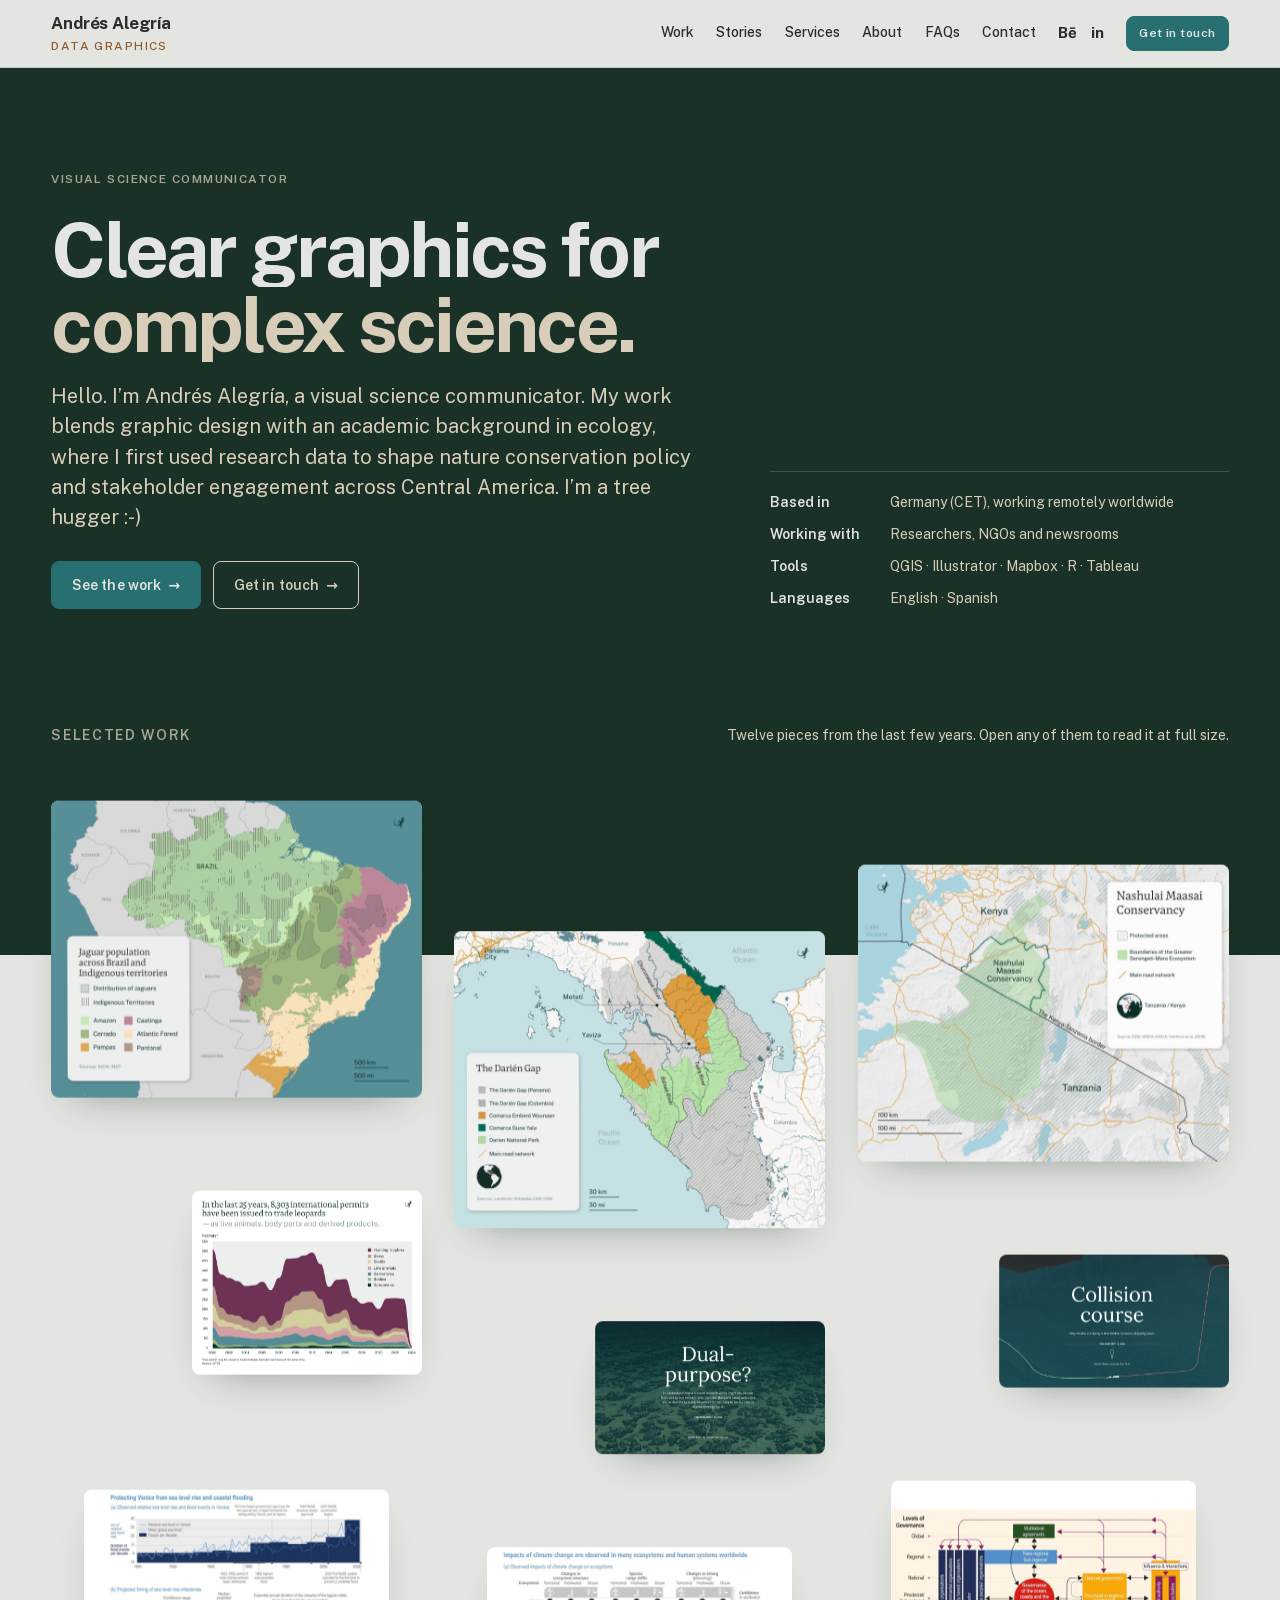
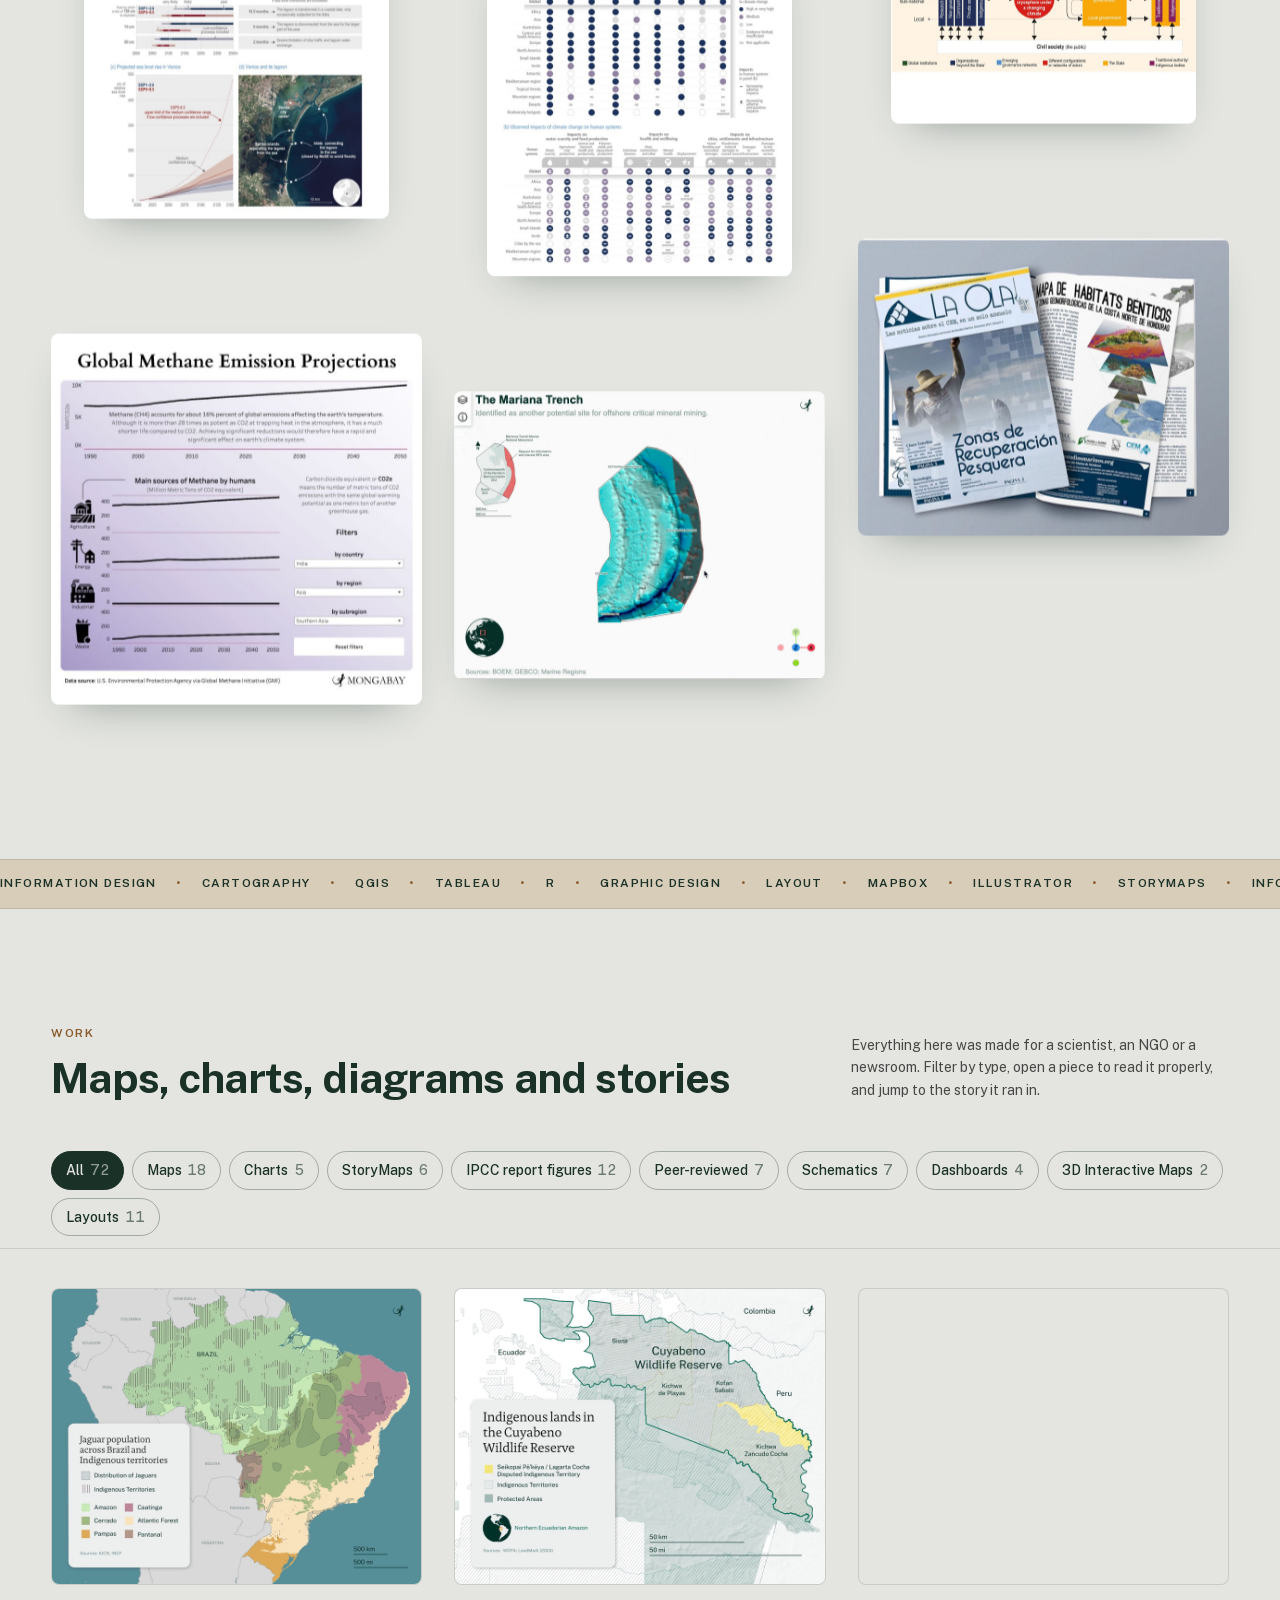
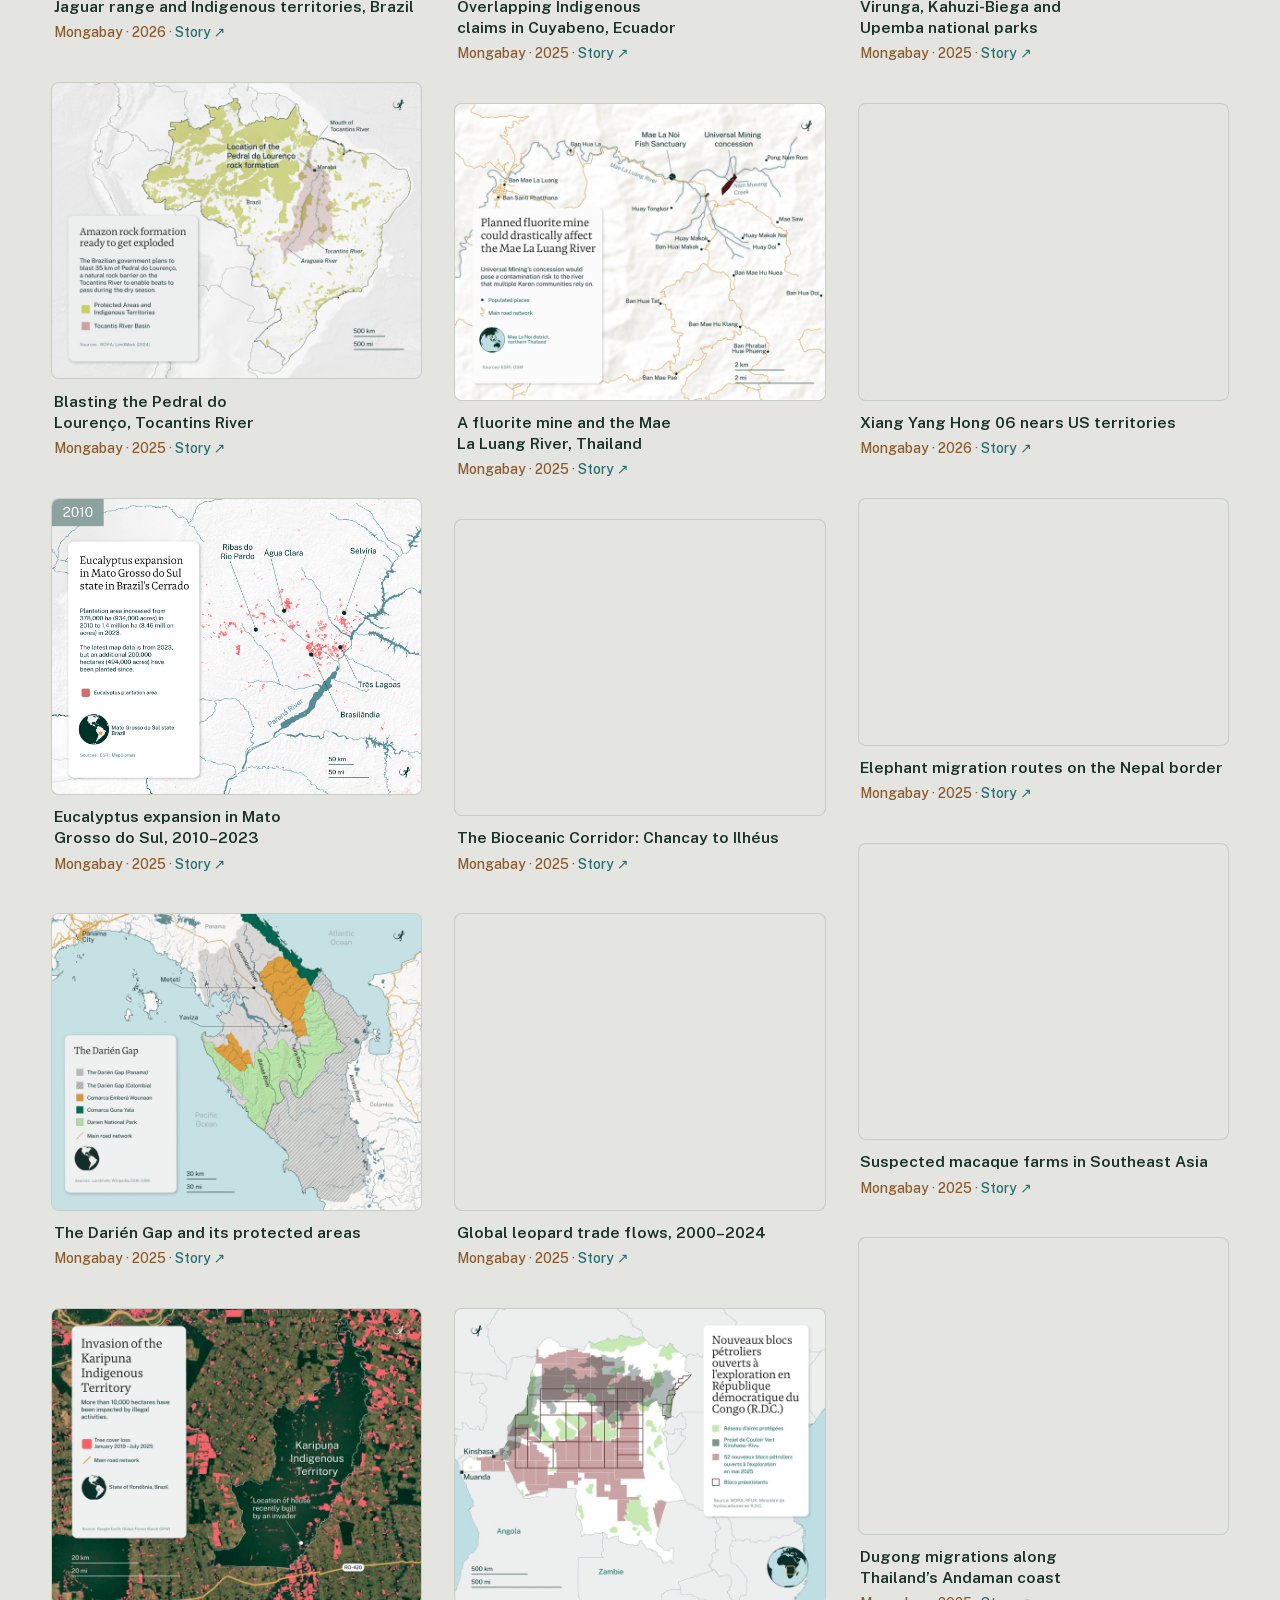
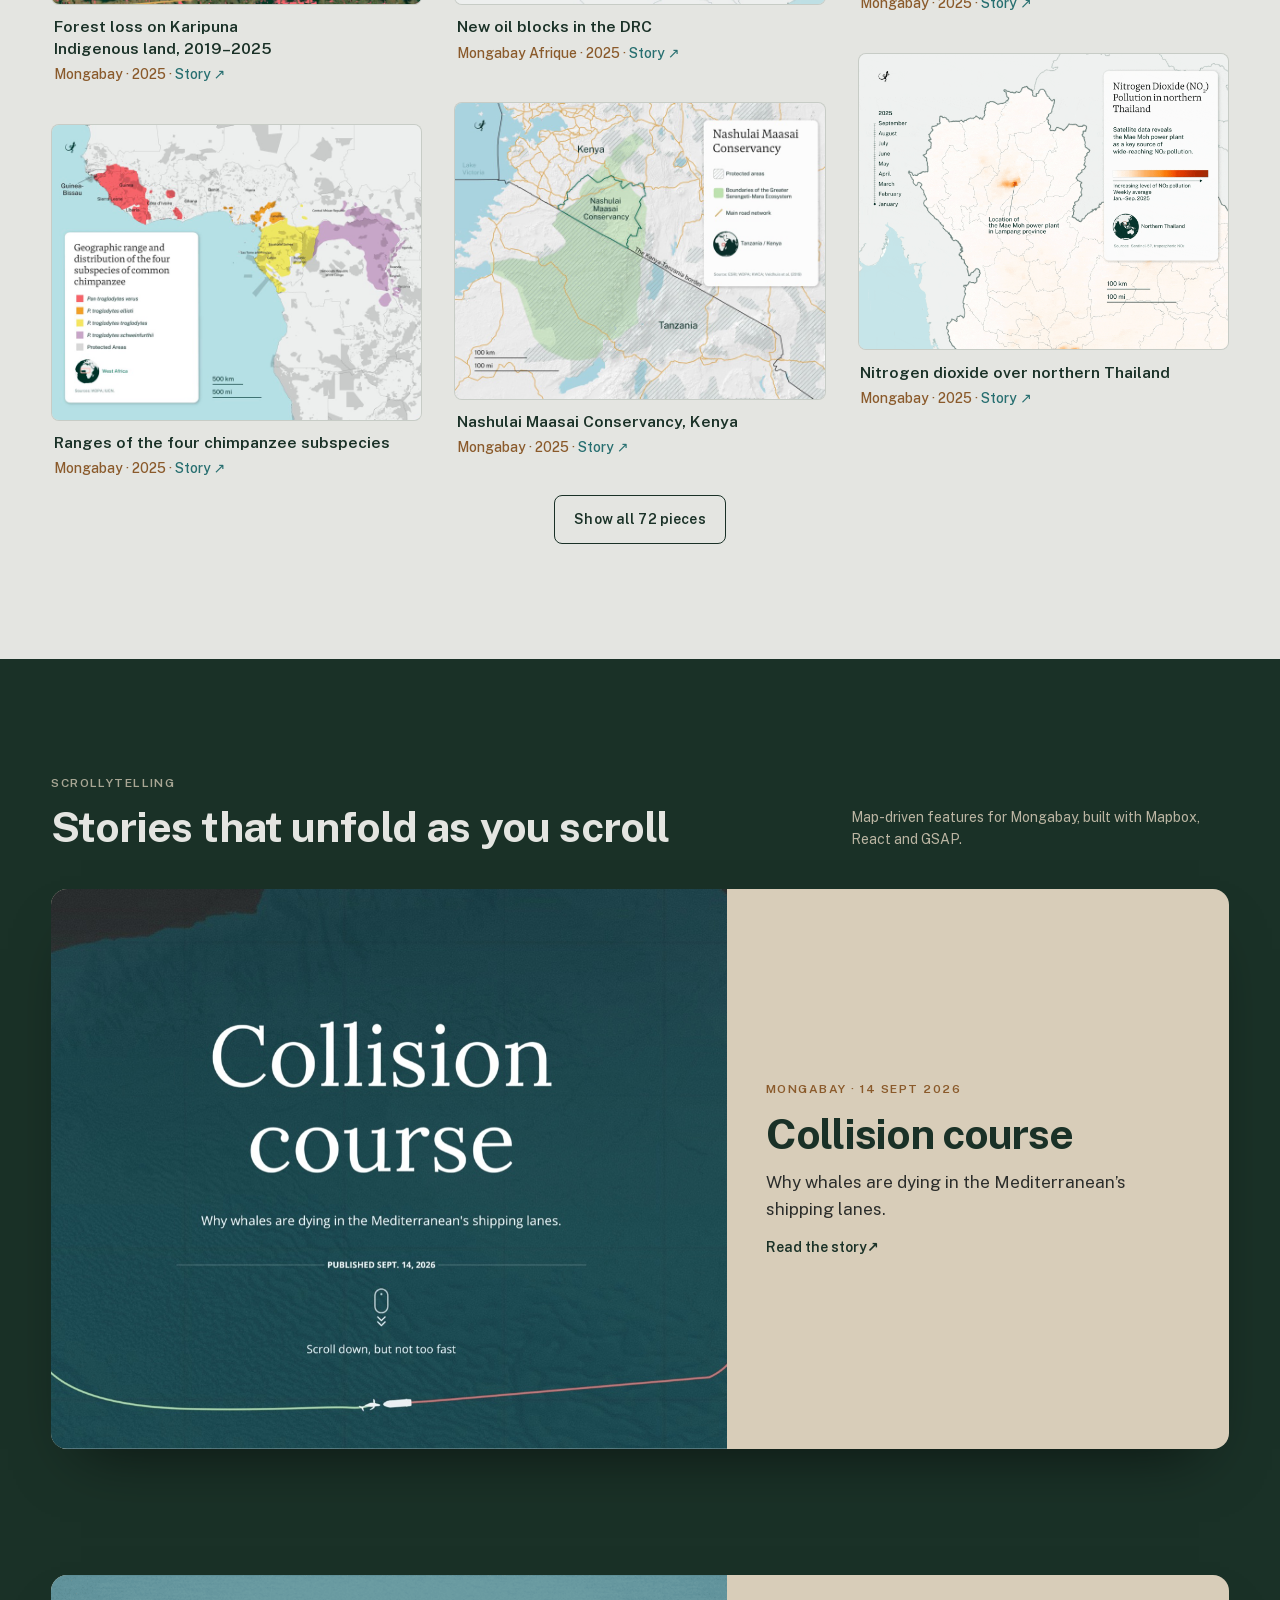
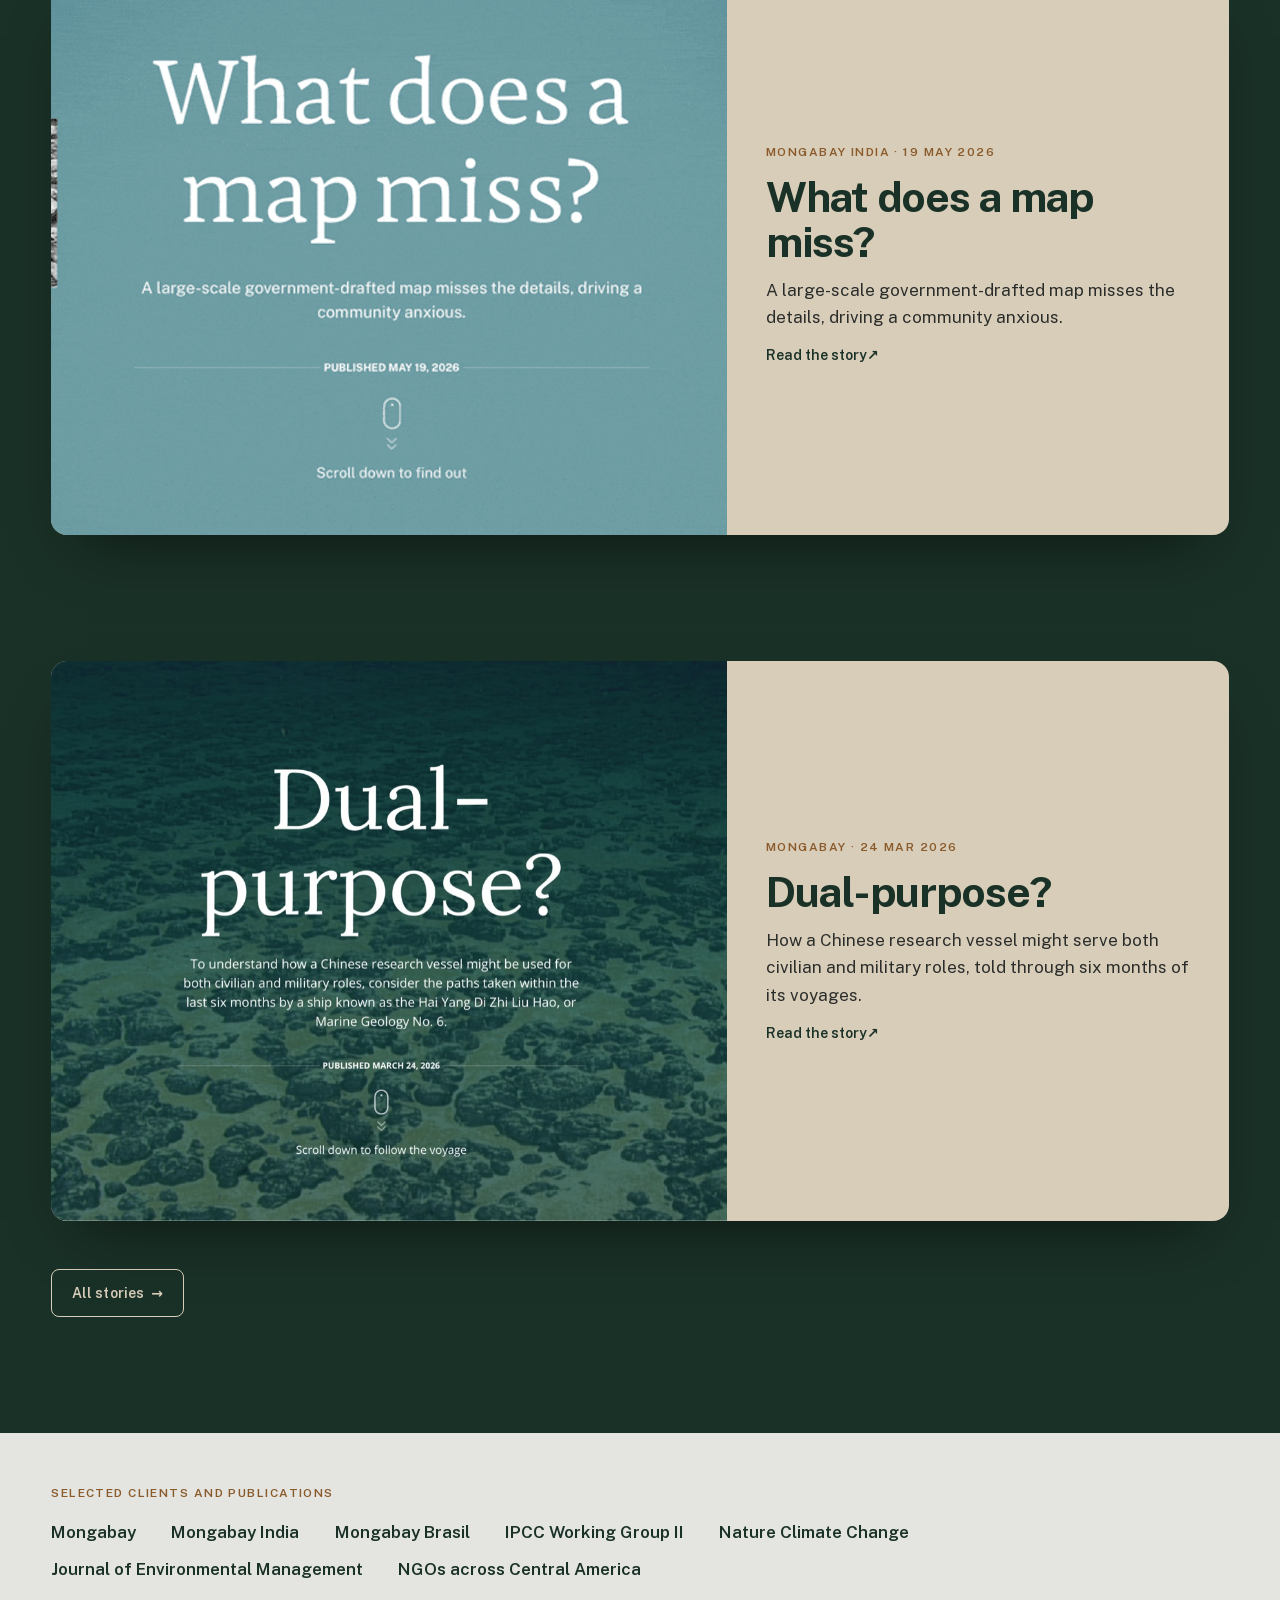
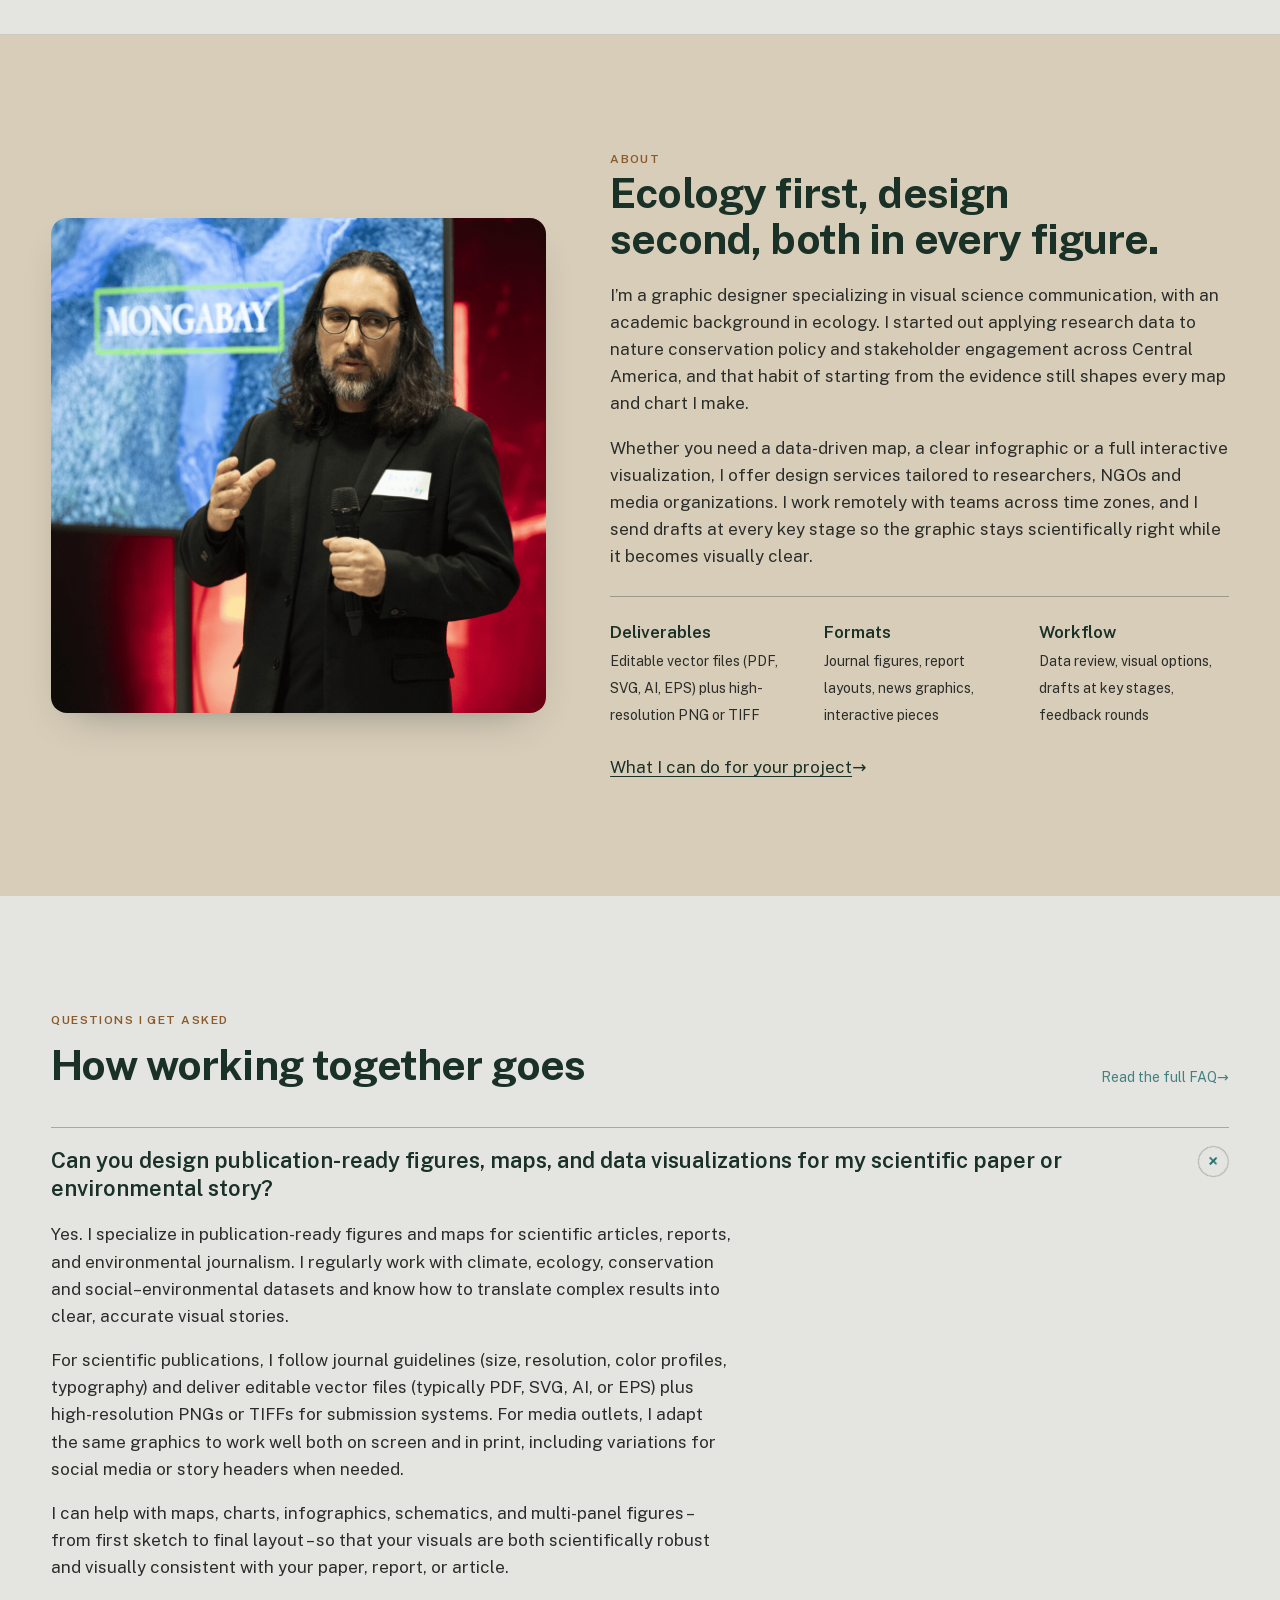
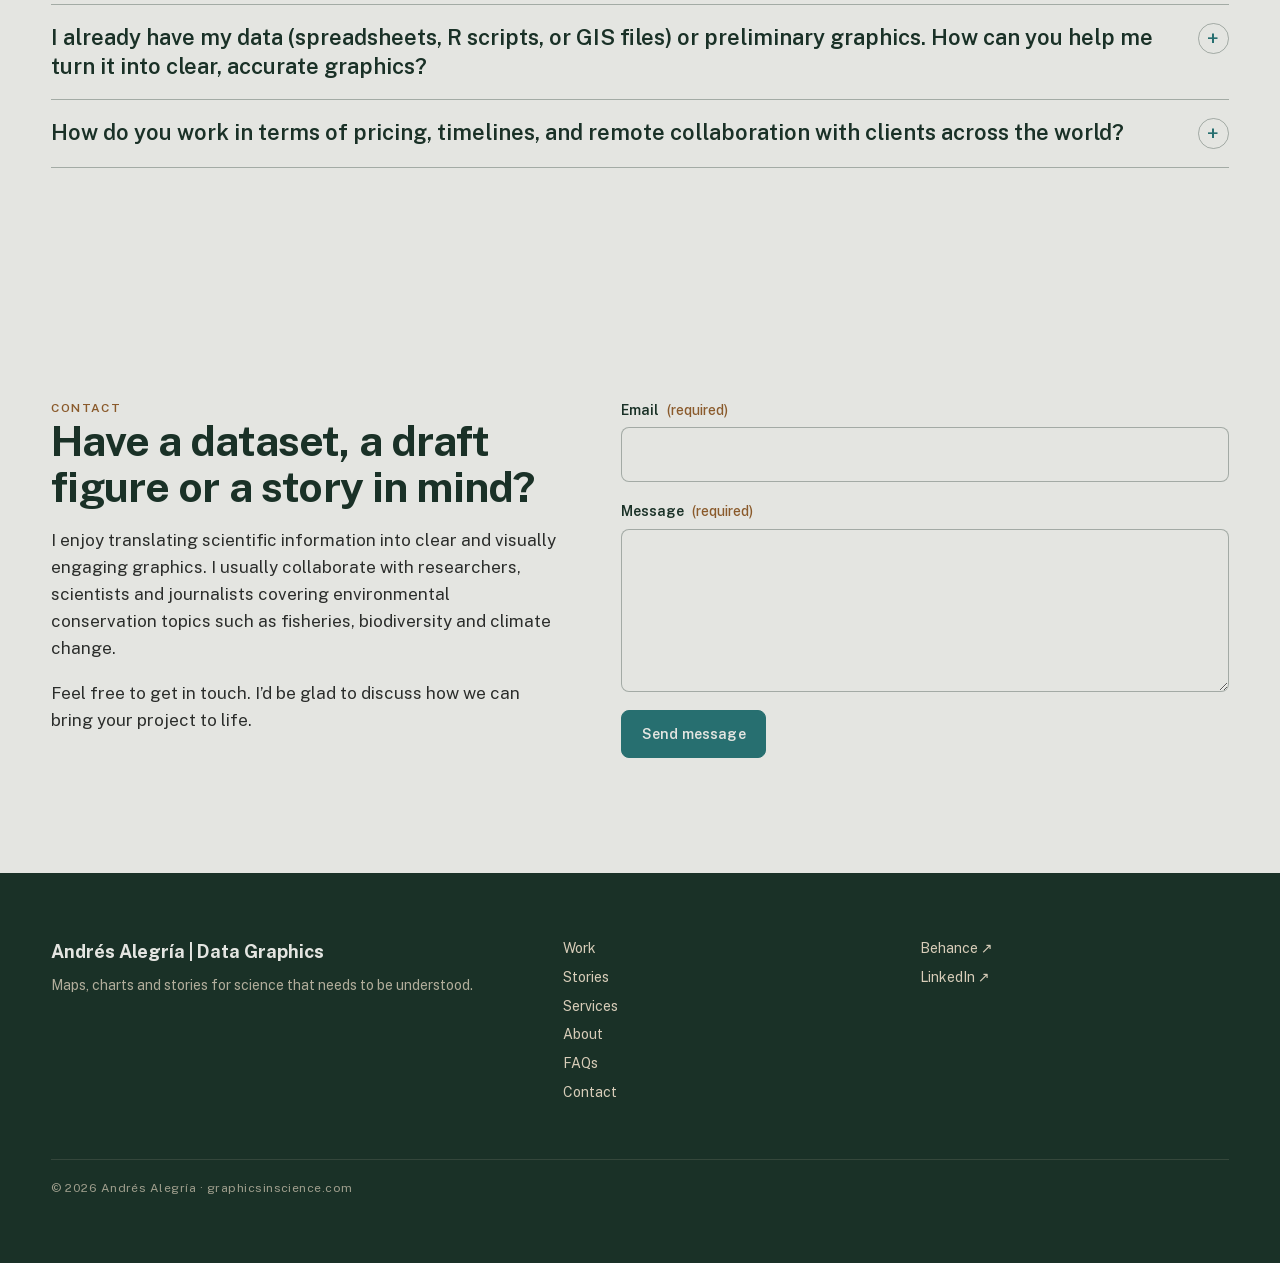
==== commit 0588abd8: "Facelift, round 5: favicon, sitemap, spelling, README SVG favicon in the site palette, robots.txt an" ====
--- a/index.html
+++ b/index.html
@@ -6,6 +6,7 @@
   <title>Andrés Alegría | Data Graphics — maps, charts and stories for science</title>
   <meta name="description" content="Andrés Alegría is a visual science communicator making maps, charts, diagrams and scrollytelling stories for researchers, NGOs and newsrooms such as Mongabay and the IPCC.">
   <meta name="theme-color" content="#1a3127">
+  <link rel="icon" href="favicon.svg" type="image/svg+xml">
   <meta property="og:type" content="website">
   <meta property="og:site_name" content="Andrés Alegría | Data Graphics">
   <meta property="og:title" content="Andrés Alegría | Data Graphics — maps, charts and stories for science">
--- a/css/style.css
+++ b/css/style.css
@@ -1641,3 +1641,332 @@
 [id] {
   scroll-margin-top: calc(var(--header-h) + 1rem);
 }
+
+/* ==========================================================================
+   Round 2 additions
+   ========================================================================== */
+
+/* header call to action (desktop only) */
+.nav-cta {
+  padding: 0.55em 1em;
+  font-size: var(--fs-label);
+  letter-spacing: 0.04em;
+}
+
+/* filter chips stay reachable while the grid scrolls */
+.chips--sticky {
+  position: sticky;
+  top: var(--header-h);
+  z-index: 20;
+  margin-inline: calc(-1 * var(--gutter));
+  padding: 0.75rem var(--gutter);
+  background: rgb(228 229 225 / 0.94);
+  border-bottom: 1px solid var(--line);
+}
+
+.chips__row {
+  display: flex;
+  flex-wrap: wrap;
+  gap: 0.5rem;
+}
+
+.work-more {
+  margin: 0.5rem 0 0;
+  text-align: center;
+}
+
+.work-more[hidden] {
+  display: none;
+}
+
+.work-more .button {
+  color: var(--forest);
+}
+
+/* card meta in sentence case; uppercase stays for section labels only */
+.card__meta {
+  text-transform: none;
+  letter-spacing: 0;
+  font-size: var(--fs-small);
+  font-weight: 500;
+}
+
+/* wall captions appear on hover, so the scattered pictures stay clean */
+@media (hover: hover) {
+  .wall__caption {
+    opacity: 0;
+    transform: translateY(-4px);
+    transition: opacity 0.3s var(--ease), transform 0.3s var(--ease);
+  }
+
+  .wall__item:hover .wall__caption,
+  .wall__item:focus-within .wall__caption {
+    opacity: 1;
+    transform: none;
+  }
+}
+
+/* stories page: the latest piece leads with an image */
+.story-feature {
+  display: grid;
+  grid-template-columns: minmax(0, 1.4fr) minmax(0, 1fr);
+  gap: 0 clamp(1.5rem, 3vw, 3rem);
+  align-items: center;
+  margin-top: clamp(2rem, 4vw, 3.5rem);
+  border-radius: var(--radius-lg);
+  overflow: hidden;
+  background: var(--forest);
+  color: var(--bone);
+  transition: transform 0.35s var(--ease);
+}
+
+.story-feature:hover {
+  transform: translateY(-3px);
+  color: var(--bone);
+}
+
+.story-feature img {
+  width: 100%;
+  height: 100%;
+  object-fit: cover;
+}
+
+.story-feature__body {
+  display: grid;
+  gap: 0.7rem;
+  padding: clamp(1.5rem, 3vw, 2.5rem) clamp(1.5rem, 3vw, 2.5rem) clamp(1.5rem, 3vw, 2.5rem) 0;
+}
+
+.story-feature__body .label {
+  color: rgb(216 205 185 / 0.75);
+}
+
+.story-feature__title {
+  font-size: var(--fs-h2);
+  font-weight: 700;
+  line-height: 1.05;
+  letter-spacing: -0.03em;
+  color: var(--white);
+}
+
+.story-feature__deck {
+  font-size: var(--fs-small);
+  opacity: 0.9;
+}
+
+.story-feature .story-row__cta {
+  color: var(--bone);
+}
+
+.lightbox__hint {
+  margin: 0.4rem 0 0;
+  font-size: var(--fs-label);
+  letter-spacing: 0.04em;
+  opacity: 0.55;
+}
+
+@media (max-width: 1023px) {
+  .lightbox__hint {
+    display: none;
+  }
+}
+
+@media (max-width: 767px) {
+  .nav-cta {
+    display: none;
+  }
+
+  .chips--sticky {
+    padding-block: 0.6rem;
+  }
+
+  .chips__row {
+    flex-wrap: nowrap;
+    overflow-x: auto;
+    scrollbar-width: none;
+    padding-bottom: 2px;
+  }
+
+  .chips__row::-webkit-scrollbar {
+    display: none;
+  }
+
+  .chip {
+    flex: none;
+  }
+
+  .story-feature {
+    grid-template-columns: 1fr;
+  }
+
+  .story-feature__body {
+    padding: 1.2rem 1.2rem 1.4rem;
+  }
+}
+
+/* ==========================================================================
+   Round 3 additions
+   ========================================================================== */
+
+/* wall: more contrast between big and small pictures */
+.wall__item:nth-child(3n + 1) {
+  width: 100%;
+}
+
+.wall__item:nth-child(3n + 2) {
+  width: 62%;
+}
+
+.wall__item:nth-child(3n + 3) {
+  width: 82%;
+}
+
+/* stacking story cards (home) */
+.stack {
+  display: grid;
+}
+
+.stack__card {
+  position: sticky;
+  top: calc(var(--header-h) + 1.5rem);
+  display: grid;
+  grid-template-columns: minmax(0, 1.35fr) minmax(0, 1fr);
+  min-height: min(64vh, 560px);
+  margin-bottom: 14vh;
+  border-radius: var(--radius-lg);
+  overflow: hidden;
+  background: var(--bone);
+  color: var(--forest);
+  box-shadow: 0 30px 60px -30px rgb(0 0 0 / 0.6);
+  will-change: transform;
+}
+
+.stack__card:last-child {
+  margin-bottom: 0;
+}
+
+.stack__card:hover {
+  color: var(--forest);
+}
+
+.stack__card img {
+  width: 100%;
+  height: 100%;
+  object-fit: cover;
+}
+
+.stack__body {
+  display: grid;
+  gap: 0.8rem;
+  align-content: center;
+  padding: clamp(1.5rem, 3vw, 2.8rem);
+}
+
+.stack__card .label {
+  color: var(--brown);
+}
+
+.stack__title {
+  font-size: var(--fs-h2);
+  font-weight: 700;
+  line-height: 1.05;
+  letter-spacing: -0.03em;
+  color: var(--forest);
+}
+
+.stack__deck {
+  color: var(--black);
+}
+
+.stack__card .story-row__cta {
+  color: var(--forest); /* teal does not pass on bone */
+}
+
+.stack__card:hover .story-row__cta {
+  color: var(--wine);
+}
+
+.stack__more {
+  margin: clamp(2rem, 4vw, 3rem) 0 0;
+}
+
+/* filter chips move up when the header has slid away */
+html.header-hidden .chips--sticky {
+  top: 0;
+}
+
+/* back to top */
+.to-top {
+  position: fixed;
+  right: 1rem;
+  bottom: 1rem;
+  z-index: 80;
+  width: 44px;
+  height: 44px;
+  border: 1px solid var(--line-strong);
+  border-radius: 50%;
+  background: var(--white);
+  color: var(--forest);
+  font-size: 1.1rem;
+  cursor: pointer;
+  opacity: 0;
+  pointer-events: none;
+  transform: translateY(8px);
+  transition: opacity 0.3s ease, transform 0.3s var(--ease), background-color 0.2s ease, color 0.2s ease;
+}
+
+.to-top.is-visible {
+  opacity: 1;
+  pointer-events: auto;
+  transform: none;
+}
+
+.to-top:hover {
+  background: var(--teal);
+  border-color: var(--teal);
+  color: var(--white);
+}
+
+.lightbox__full {
+  display: inline-block;
+  margin-top: 0.7rem;
+  font-size: var(--fs-small);
+  color: var(--bone);
+}
+
+.lightbox__full:hover {
+  color: var(--white);
+}
+
+@media (max-width: 1023px) {
+  .stack {
+    gap: 1.25rem;
+  }
+
+  .stack__card {
+    position: static;
+    grid-template-columns: 1fr;
+    min-height: 0;
+    margin-bottom: 0;
+  }
+
+  .stack__card img {
+    height: auto;
+    aspect-ratio: 16 / 9;
+  }
+}
+
+@media (max-width: 767px) {
+  .wall__item:nth-child(n) {
+    width: 100%;
+  }
+}
+
+/* ==========================================================================
+   Round 4 additions
+   ========================================================================== */
+
+/* the skills ticker pauses under the pointer */
+.marquee:hover .marquee__track {
+  animation-play-state: paused;
+}
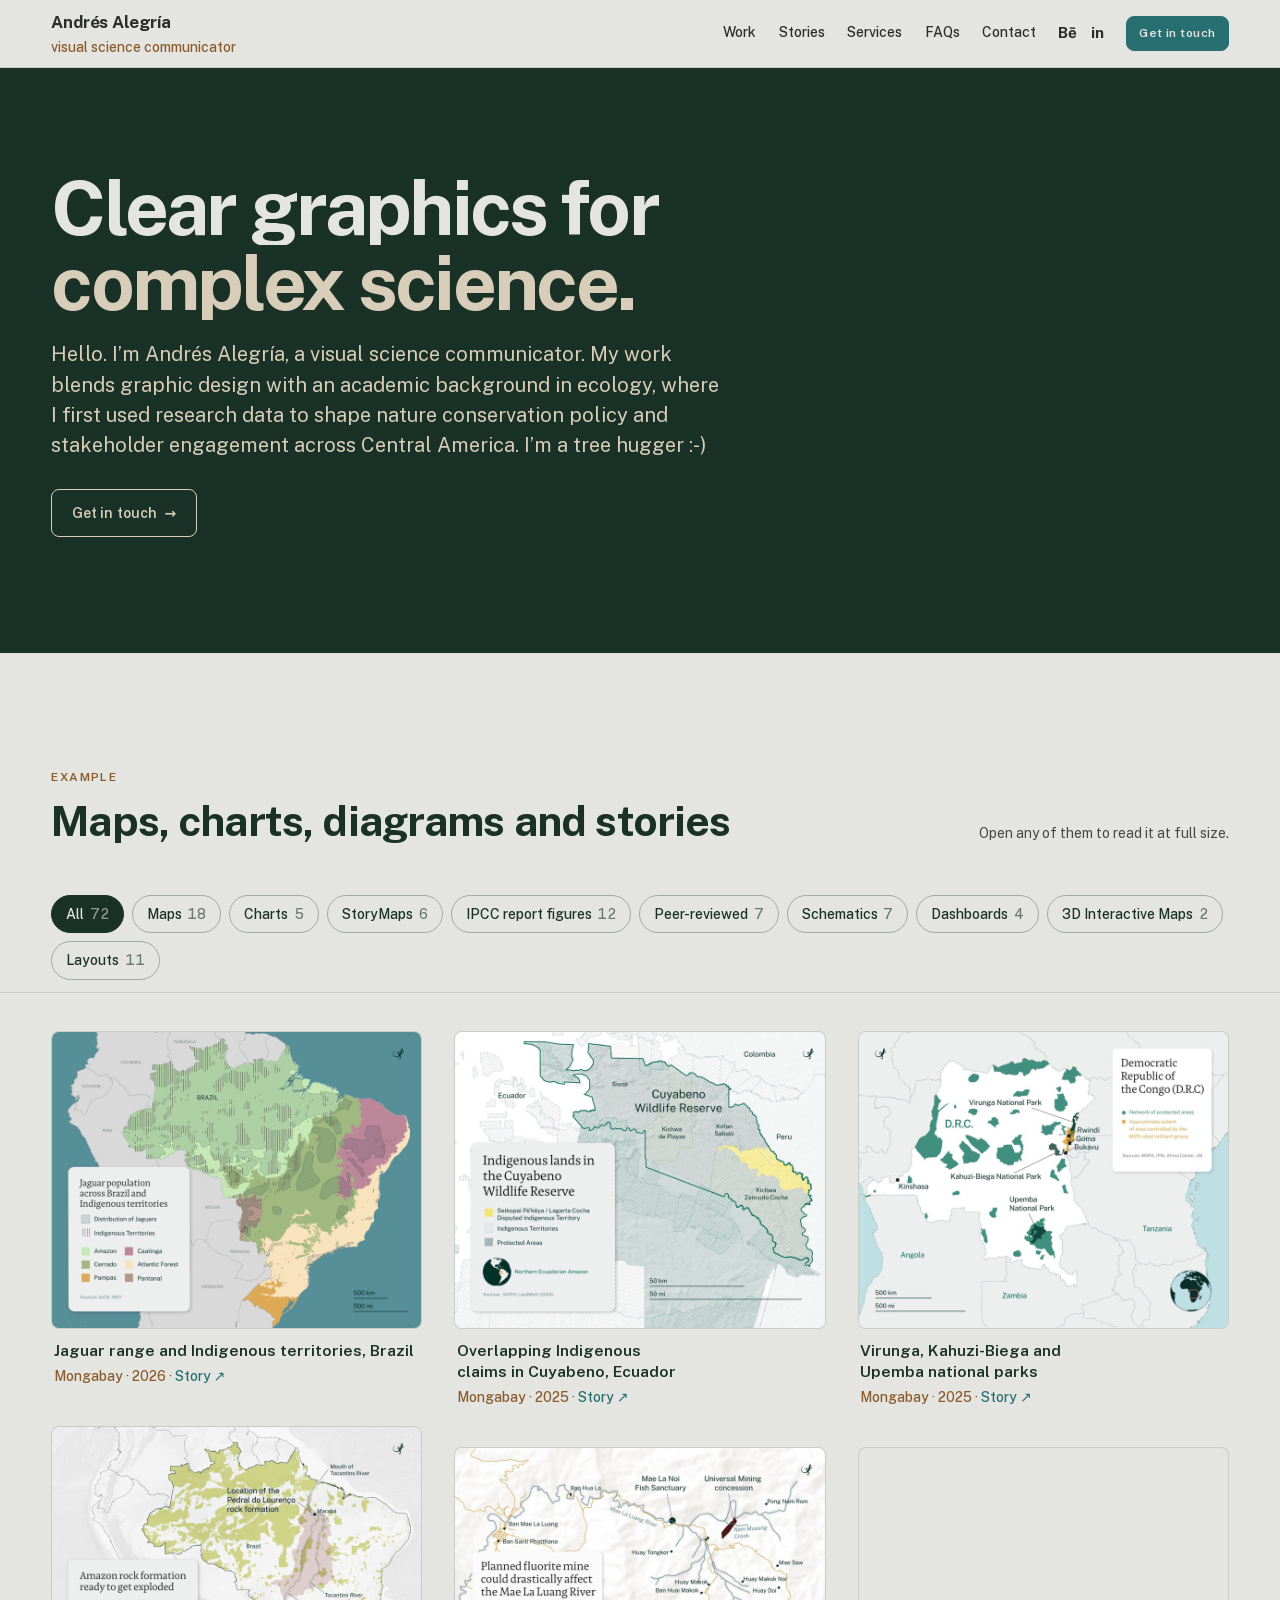
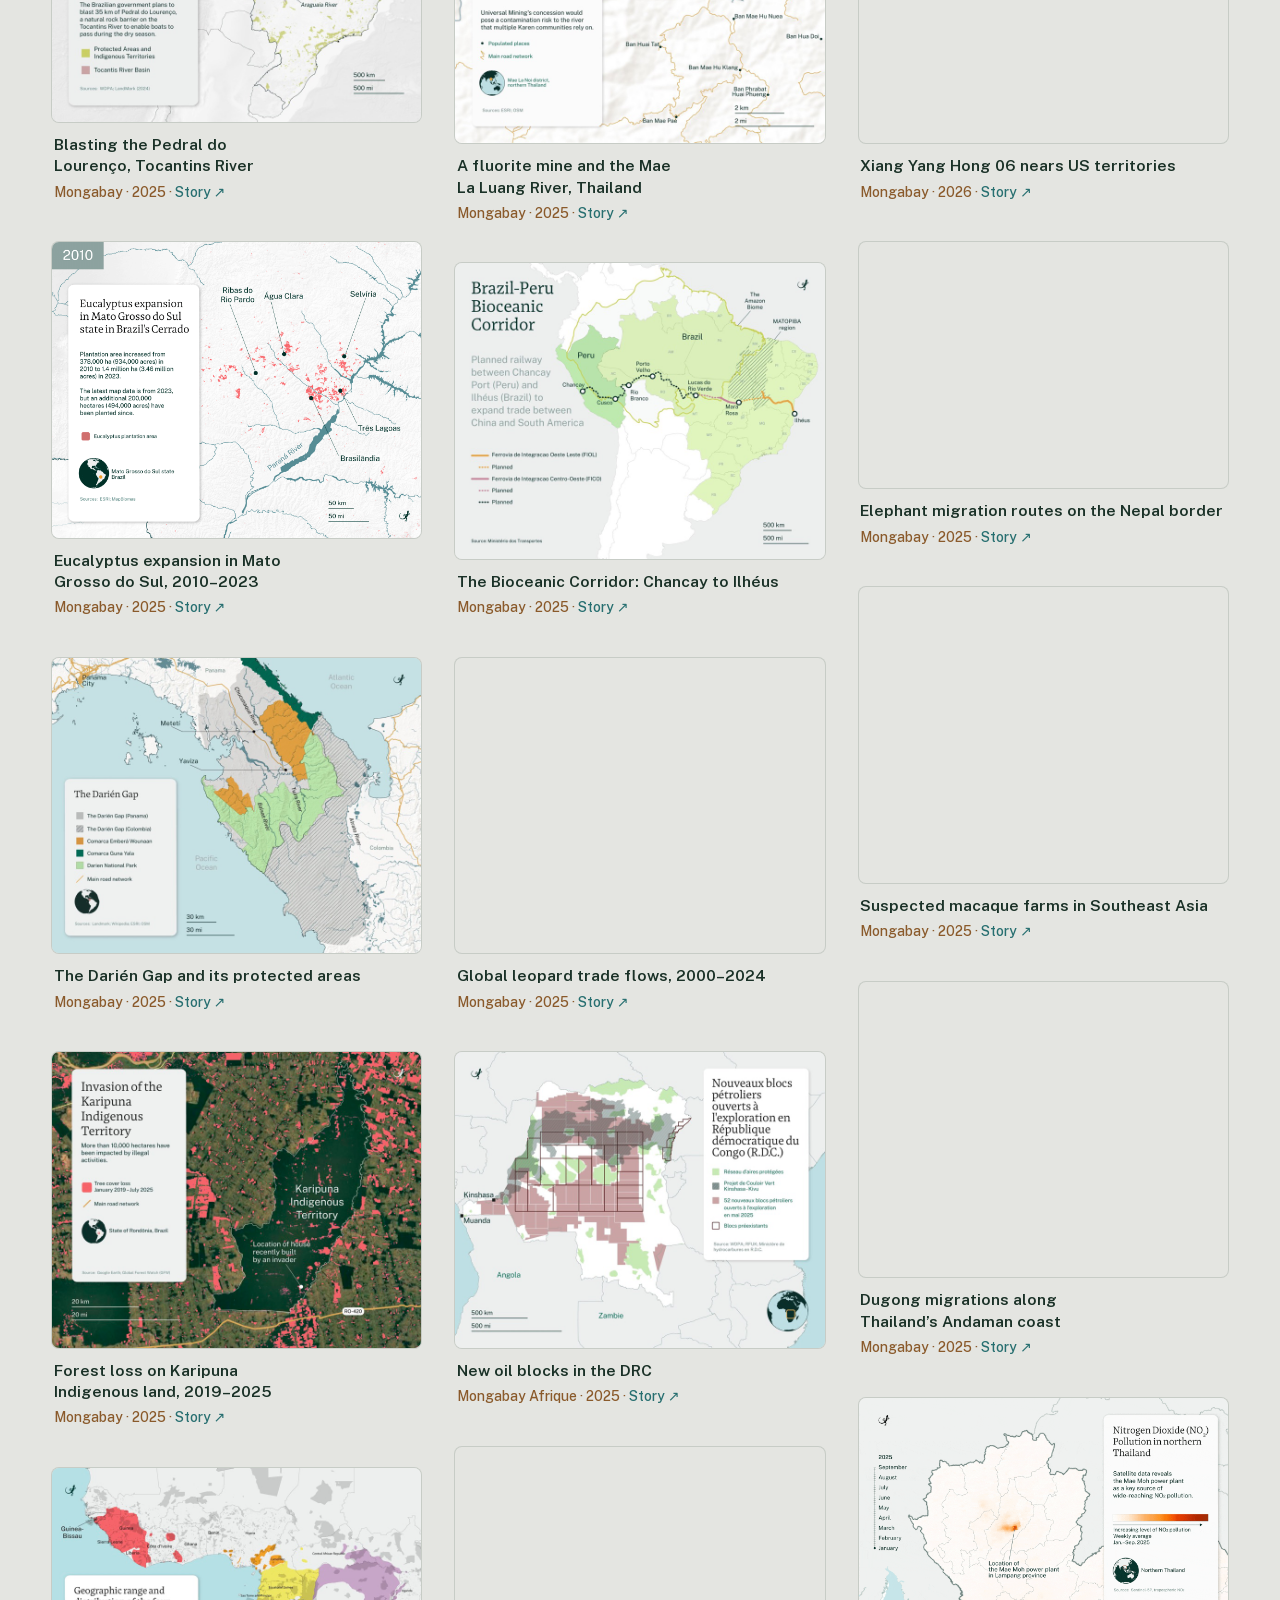
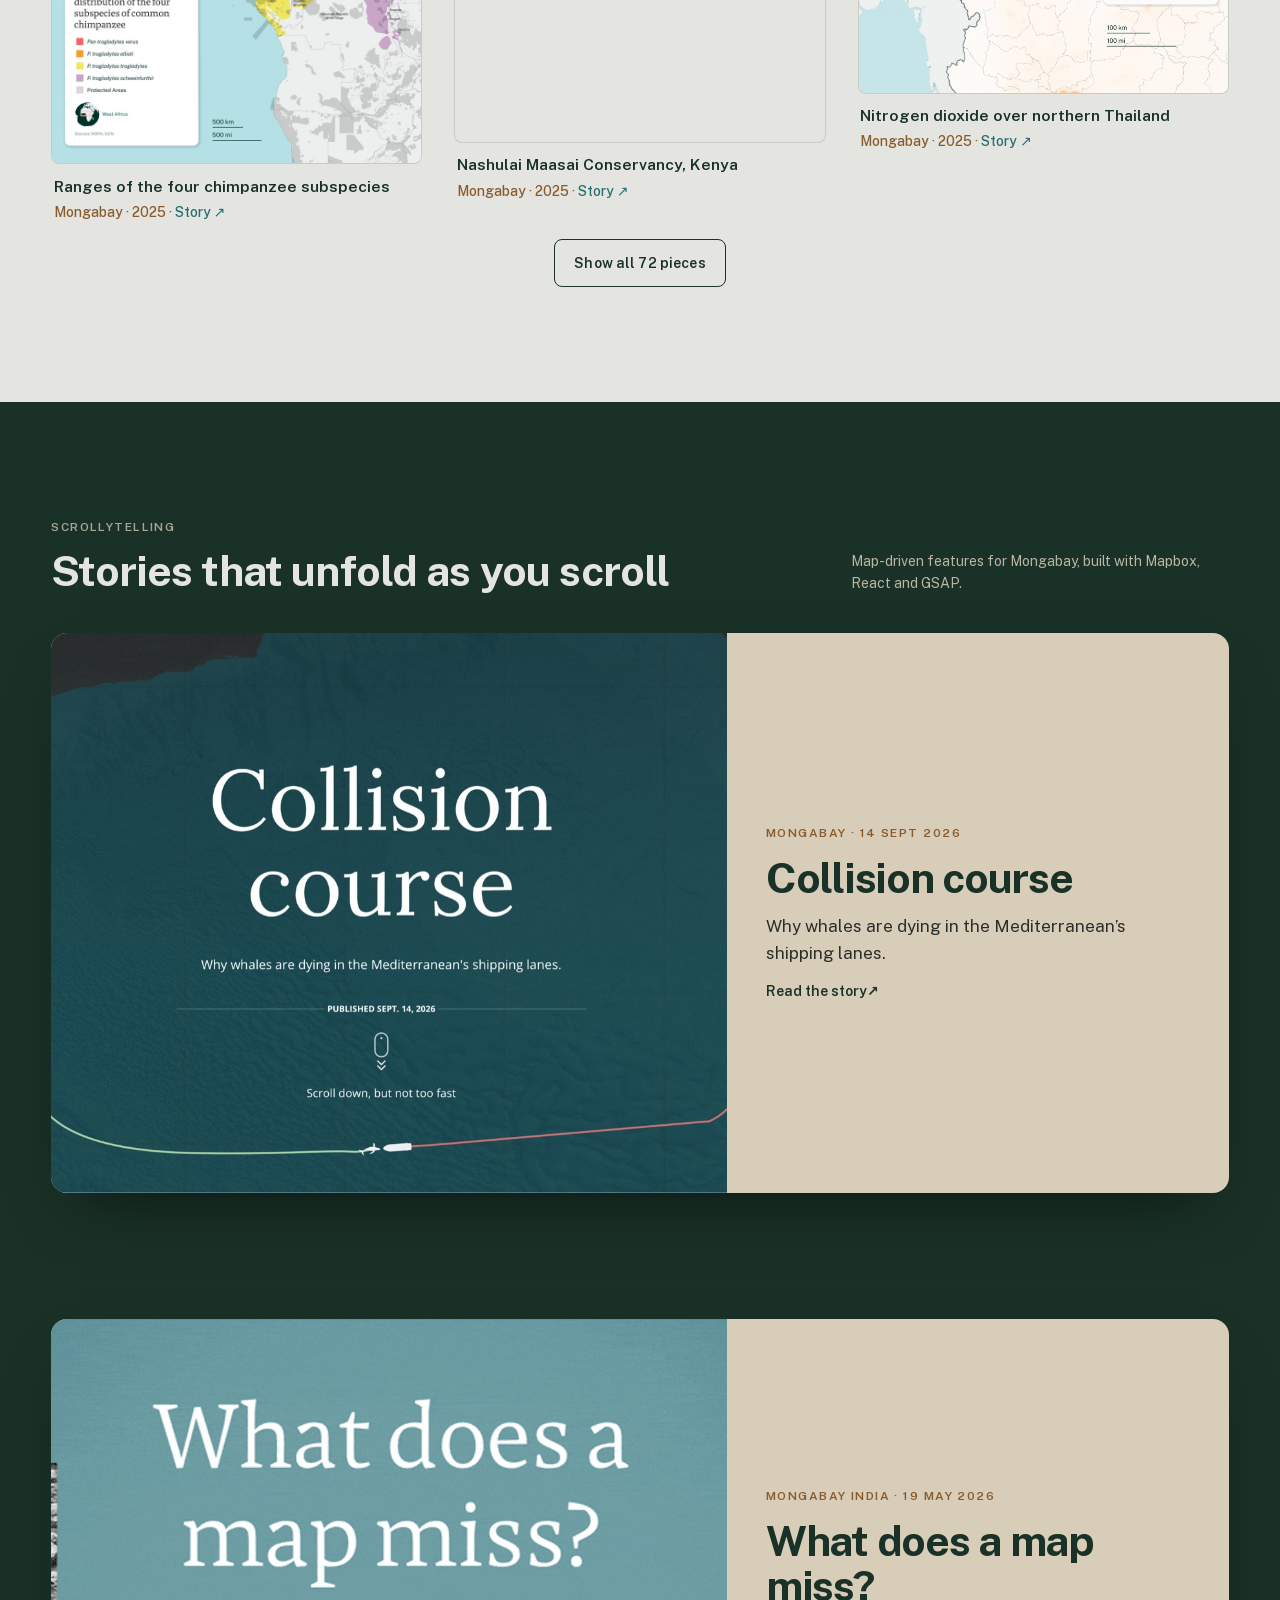
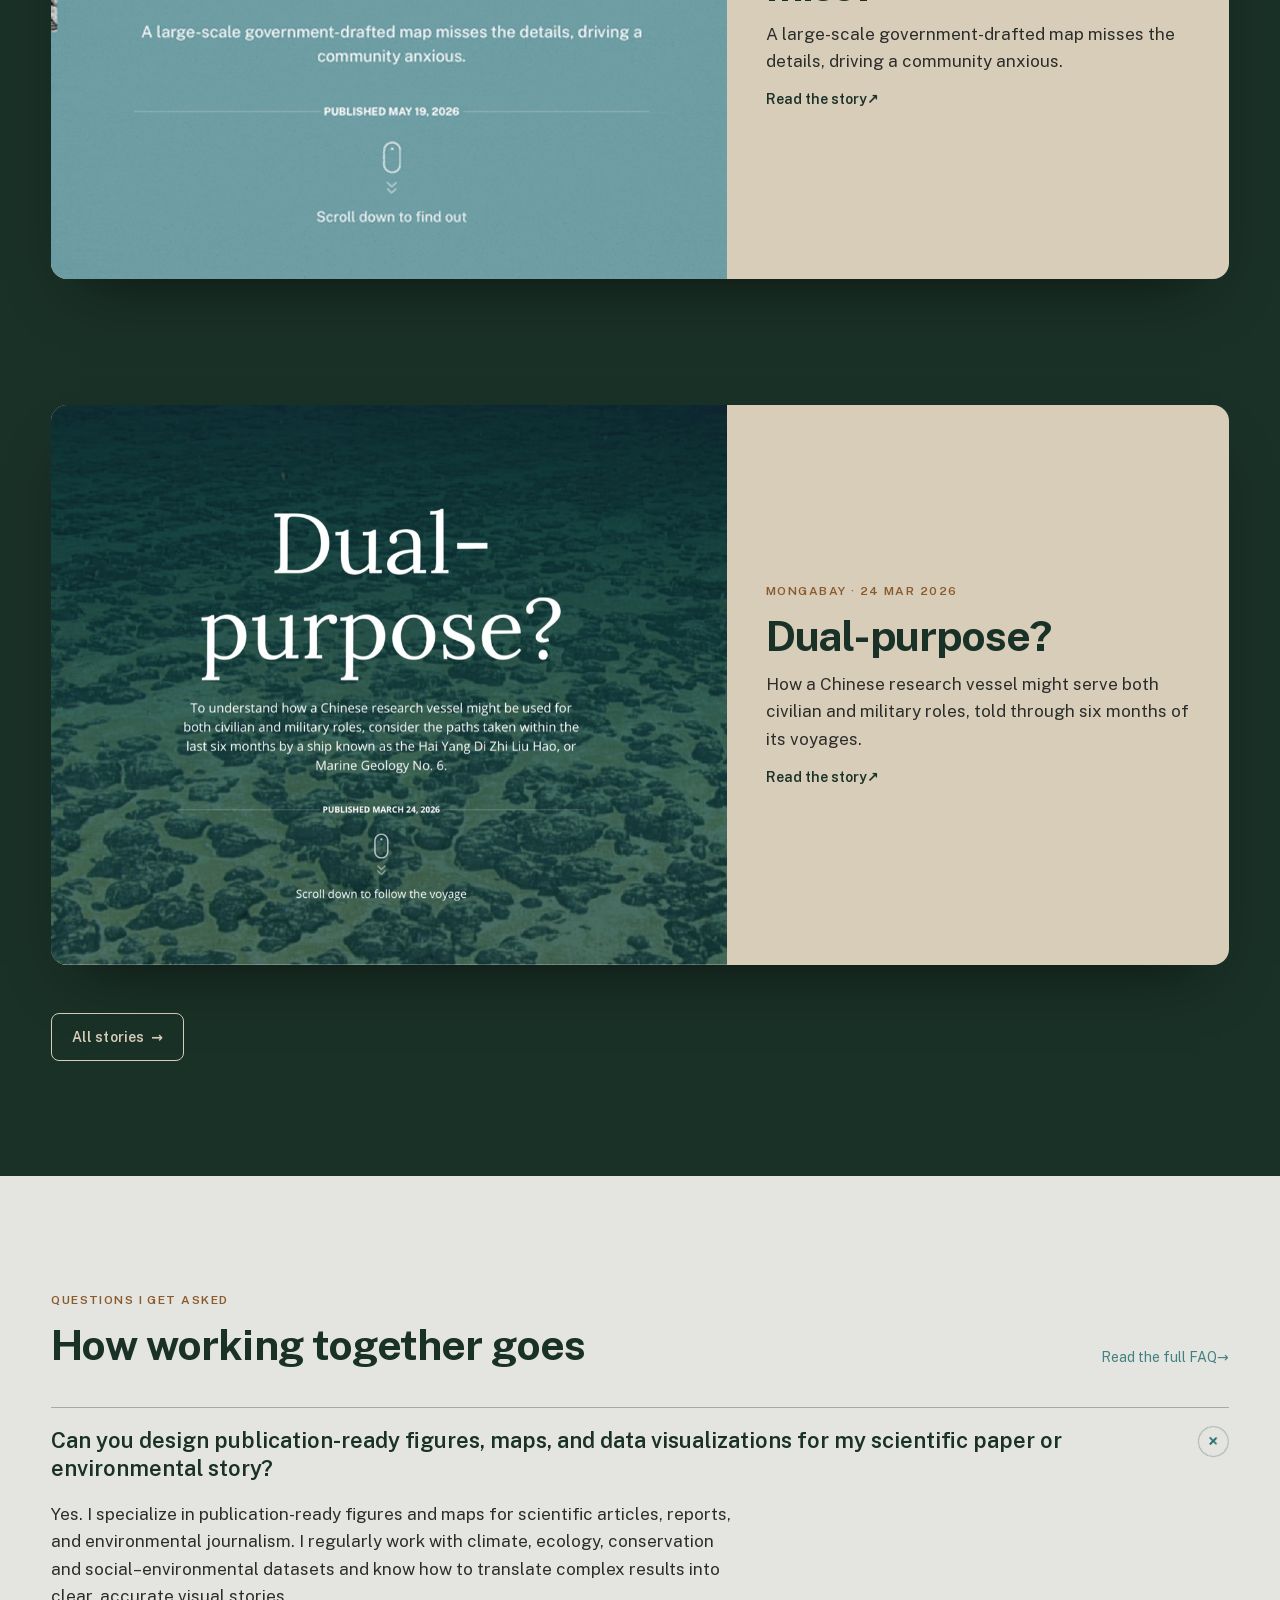
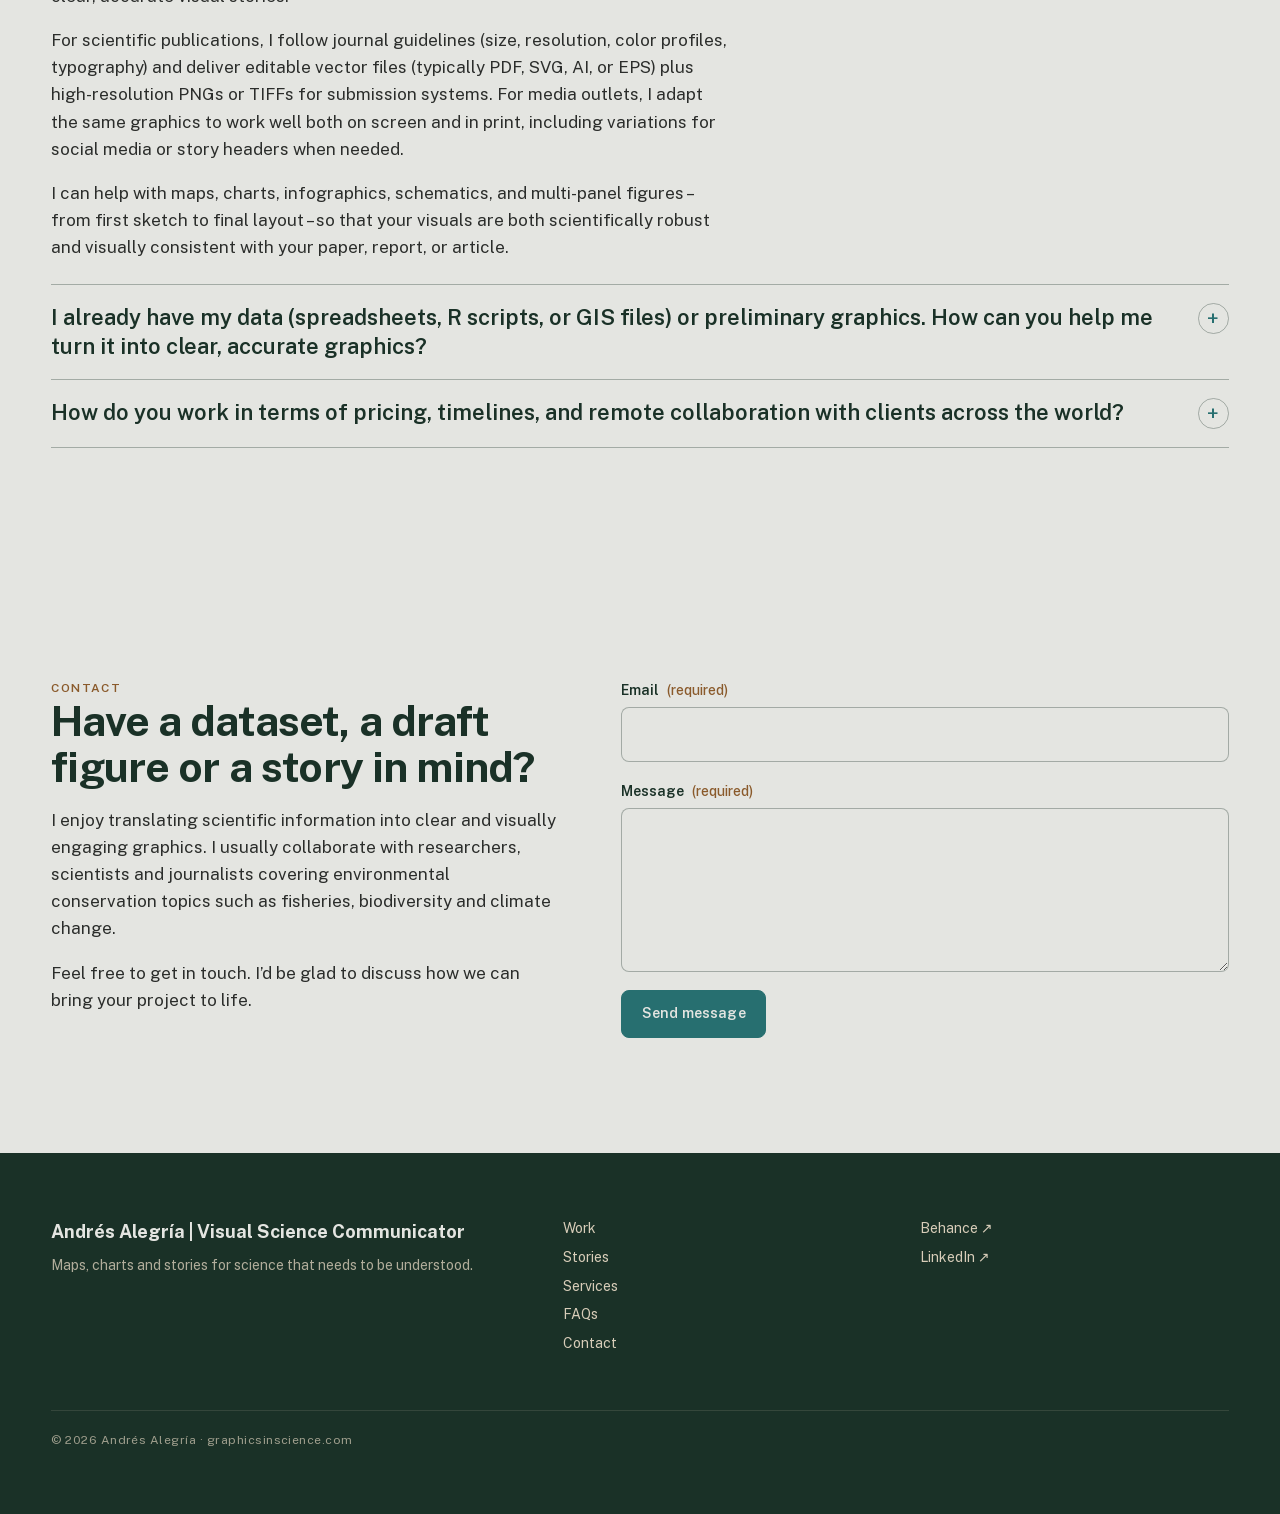
==== commit 0e7be8d4: "Replace 'Data Graphics' with 'Visual Science Communicator' in titles and footer" ====
--- a/index.html
+++ b/index.html
@@ -3,13 +3,13 @@
 <head>
   <meta charset="utf-8">
   <meta name="viewport" content="width=device-width, initial-scale=1">
-  <title>Andrés Alegría | Data Graphics — maps, charts and stories for science</title>
+  <title>Andrés Alegría | Visual Science Communicator — maps, charts and stories for science</title>
   <meta name="description" content="Andrés Alegría is a visual science communicator making maps, charts, diagrams and scrollytelling stories for researchers, NGOs and newsrooms such as Mongabay and the IPCC.">
   <meta name="theme-color" content="#1a3127">
   <link rel="icon" href="favicon.svg" type="image/svg+xml">
   <meta property="og:type" content="website">
-  <meta property="og:site_name" content="Andrés Alegría | Data Graphics">
-  <meta property="og:title" content="Andrés Alegría | Data Graphics — maps, charts and stories for science">
+  <meta property="og:site_name" content="Andrés Alegría | Visual Science Communicator">
+  <meta property="og:title" content="Andrés Alegría | Visual Science Communicator — maps, charts and stories for science">
   <meta property="og:description" content="Andrés Alegría is a visual science communicator making maps, charts, diagrams and scrollytelling stories for researchers, NGOs and newsrooms such as Mongabay and the IPCC.">
   <meta property="og:image" content="https://www.graphicsinscience.com/images/share/covers-02.jpg">
   <meta name="twitter:card" content="summary_large_image">
--- a/css/style.css
+++ b/css/style.css
@@ -46,7 +46,6 @@
   --max: 1440px;
 
   /* adjust motion here */
-  --marquee-duration: 60s;
   --ease: cubic-bezier(0.22, 1, 0.36, 1);
 }
 
@@ -338,10 +337,10 @@
 
 .site-title small {
   display: block;
-  font-size: var(--fs-label);
+  font-size: var(--fs-small); /* adjust tagline size here */
   font-weight: 500;
-  letter-spacing: var(--tracking-label);
-  text-transform: uppercase;
+  letter-spacing: 0;
+  text-transform: lowercase;
   color: var(--brown);
 }
 
@@ -542,14 +541,7 @@
 
 .hero__inner {
   display: grid;
-  grid-template-columns: minmax(0, 1.4fr) minmax(0, 1fr);
-  gap: 2rem 6vw;
-  align-items: end;
-}
-
-.hero .label {
-  margin-bottom: 1.4rem;
-  color: rgb(216 205 185 / 0.75);
+  grid-template-columns: minmax(0, 52rem); /* adjust hero text width here */
 }
 
 .hero__title {
@@ -573,196 +565,11 @@
   color: var(--bone);
 }
 
-.hero__side {
-  display: grid;
-  gap: 1.2rem;
-  font-size: var(--fs-small);
-}
-
-.hero__facts {
-  margin: 0;
-  padding: 0;
-  list-style: none;
-  display: grid;
-  gap: 0.6rem;
-  border-top: 1px solid rgb(216 205 185 / 0.22);
-  padding-top: 1.2rem;
-}
-
-.hero__facts li {
-  display: grid;
-  grid-template-columns: 6.5rem minmax(0, 1fr);
-  gap: 1rem;
-}
-
-.hero__facts b {
-  font-weight: 600;
-  color: var(--white);
-}
-
 .hero__actions {
   display: flex;
   flex-wrap: wrap;
   gap: 0.75rem;
   margin-top: 1.8rem;
-}
-
-/* ==========================================================================
-   Selected work wall (scattered, parallax)
-   ========================================================================== */
-
-.wall {
-  position: relative;
-  padding: 0 0 var(--section-y);
-  overflow: clip;
-}
-
-/* the wall starts inside the hero band and spills out of it */
-.wall::before {
-  content: "";
-  position: absolute;
-  inset: 0 0 auto;
-  height: clamp(120px, 18vw, 260px);
-  background: var(--forest);
-}
-
-.wall__head {
-  position: relative;
-  z-index: 2;
-  display: flex;
-  justify-content: space-between;
-  align-items: flex-end;
-  gap: 1rem;
-  color: var(--bone);
-  padding-bottom: clamp(1.2rem, 3vw, 2.4rem);
-}
-
-.wall__head .label {
-  color: rgb(216 205 185 / 0.75);
-}
-
-.wall__head p {
-  margin: 0;
-  font-size: var(--fs-small);
-}
-
-.wall__cols {
-  position: relative;
-  display: grid;
-  grid-template-columns: repeat(3, minmax(0, 1fr));
-  gap: clamp(14px, 2.5vw, 40px);
-  align-items: start;
-}
-
-.wall__col {
-  display: grid;
-  gap: clamp(16px, 3vw, 48px);
-  will-change: transform;
-}
-
-/* stagger the columns so the wall doesn't start on one line */
-.wall__col:nth-child(2) {
-  padding-top: clamp(40px, 8vw, 140px);
-}
-
-.wall__col:nth-child(3) {
-  padding-top: clamp(20px, 4vw, 70px);
-}
-
-.wall__item {
-  margin: 0;
-}
-
-/* varied sizes: every item gets a width from this cycle */
-.wall__item:nth-child(3n + 1) {
-  width: 92%;
-}
-
-.wall__item:nth-child(3n + 2) {
-  width: 72%;
-  justify-self: end;
-}
-
-.wall__item:nth-child(3n + 3) {
-  width: 84%;
-  justify-self: center;
-}
-
-.wall__btn {
-  display: block;
-  width: 100%;
-  padding: 0;
-  border: 0;
-  border-radius: var(--radius);
-  background: var(--white);
-  box-shadow: var(--shadow);
-  overflow: hidden;
-  cursor: zoom-in;
-  transition: transform 0.35s var(--ease), box-shadow 0.35s var(--ease);
-}
-
-.wall__btn:hover {
-  transform: translateY(-4px) scale(1.01);
-}
-
-.wall__btn img,
-.wall__btn video {
-  width: 100%;
-  height: auto;
-}
-
-.wall__caption {
-  margin-top: 0.6rem;
-  font-size: var(--fs-small);
-  color: var(--text);
-}
-
-.wall__caption b {
-  display: block;
-  font-weight: 600;
-  color: var(--heading);
-}
-
-/* ==========================================================================
-   Marquee band
-   ========================================================================== */
-
-.marquee-band {
-  background: var(--bone);
-  color: var(--forest);
-  border-block: 1px solid var(--line);
-  padding: 0.9rem 0;
-  overflow: hidden;
-}
-
-.marquee {
-  font-size: var(--fs-label);
-  font-weight: 600;
-  letter-spacing: var(--tracking-label);
-  text-transform: uppercase;
-  white-space: nowrap;
-}
-
-.marquee__track {
-  display: flex;
-  width: max-content;
-  animation: marquee var(--marquee-duration) linear infinite;
-}
-
-.marquee__group {
-  display: flex;
-  align-items: center;
-}
-
-.marquee__sep {
-  margin: 0 1.6em;
-  color: var(--brown);
-}
-
-@keyframes marquee {
-  to {
-    transform: translateX(-50%);
-  }
 }
 
 /* ==========================================================================
@@ -936,81 +743,6 @@
 
 .section--forest .story-card:hover h3 {
   color: var(--white);
-}
-
-/* ==========================================================================
-   Clients
-   ========================================================================== */
-
-.clients {
-  padding-block: clamp(2rem, 4vw, 3.5rem);
-  border-bottom: 1px solid var(--line);
-}
-
-.clients__inner {
-  display: flex;
-  flex-wrap: wrap;
-  align-items: center;
-  gap: 1rem 3rem;
-}
-
-.clients__list {
-  display: flex;
-  flex-wrap: wrap;
-  gap: 0.6rem 2.2rem;
-  margin: 0;
-  padding: 0;
-  list-style: none;
-  font-weight: 600;
-  color: var(--forest);
-}
-
-/* ==========================================================================
-   About
-   ========================================================================== */
-
-.about__grid {
-  display: grid;
-  grid-template-columns: minmax(0, 1fr) minmax(0, 1.25fr);
-  gap: clamp(2rem, 5vw, 5rem);
-  align-items: center;
-}
-
-.about__photo {
-  margin: 0;
-  border-radius: var(--radius-lg);
-  overflow: hidden;
-  box-shadow: var(--shadow);
-}
-
-.about__photo img {
-  width: 100%;
-  height: auto;
-}
-
-.about__text h2 {
-  font-size: var(--fs-h2);
-  margin-bottom: 1.2rem;
-}
-
-.about__facts {
-  display: grid;
-  grid-template-columns: repeat(auto-fit, minmax(150px, 1fr));
-  gap: 1rem 1.5rem;
-  margin: 1.6rem 0 0;
-  padding: 1.4rem 0 0;
-  list-style: none;
-  border-top: 1px solid var(--line-strong);
-}
-
-.about__facts b {
-  display: block;
-  font-weight: 600;
-  color: var(--forest);
-}
-
-.about__facts span {
-  font-size: var(--fs-small);
 }
 
 /* ==========================================================================
@@ -1563,8 +1295,6 @@
     display: block;
   }
 
-  .hero__inner,
-  .about__grid,
   .contact__grid,
   .page-grid {
     grid-template-columns: 1fr;
@@ -1572,18 +1302,6 @@
 
   .page-title {
     position: static;
-  }
-
-  .wall__cols {
-    grid-template-columns: repeat(2, minmax(0, 1fr));
-  }
-
-  .wall__col:nth-child(3) {
-    display: none;
-  }
-
-  .wall__item:nth-child(n) {
-    width: 100%;
   }
 
   .work-grid {
@@ -1621,10 +1339,6 @@
 @media (prefers-reduced-motion: reduce) {
   html {
     scroll-behavior: auto;
-  }
-
-  .marquee__track {
-    animation: none;
   }
 
   .js-motion .reveal {
@@ -1691,21 +1405,6 @@
   font-weight: 500;
 }
 
-/* wall captions appear on hover, so the scattered pictures stay clean */
-@media (hover: hover) {
-  .wall__caption {
-    opacity: 0;
-    transform: translateY(-4px);
-    transition: opacity 0.3s var(--ease), transform 0.3s var(--ease);
-  }
-
-  .wall__item:hover .wall__caption,
-  .wall__item:focus-within .wall__caption {
-    opacity: 1;
-    transform: none;
-  }
-}
-
 /* stories page: the latest piece leads with an image */
 .story-feature {
   display: grid;
@@ -1807,19 +1506,6 @@
 /* ==========================================================================
    Round 3 additions
    ========================================================================== */
-
-/* wall: more contrast between big and small pictures */
-.wall__item:nth-child(3n + 1) {
-  width: 100%;
-}
-
-.wall__item:nth-child(3n + 2) {
-  width: 62%;
-}
-
-.wall__item:nth-child(3n + 3) {
-  width: 82%;
-}
 
 /* stacking story cards (home) */
 .stack {
@@ -1955,18 +1641,3 @@
     aspect-ratio: 16 / 9;
   }
 }
-
-@media (max-width: 767px) {
-  .wall__item:nth-child(n) {
-    width: 100%;
-  }
-}
-
-/* ==========================================================================
-   Round 4 additions
-   ========================================================================== */
-
-/* the skills ticker pauses under the pointer */
-.marquee:hover .marquee__track {
-  animation-play-state: paused;
-}
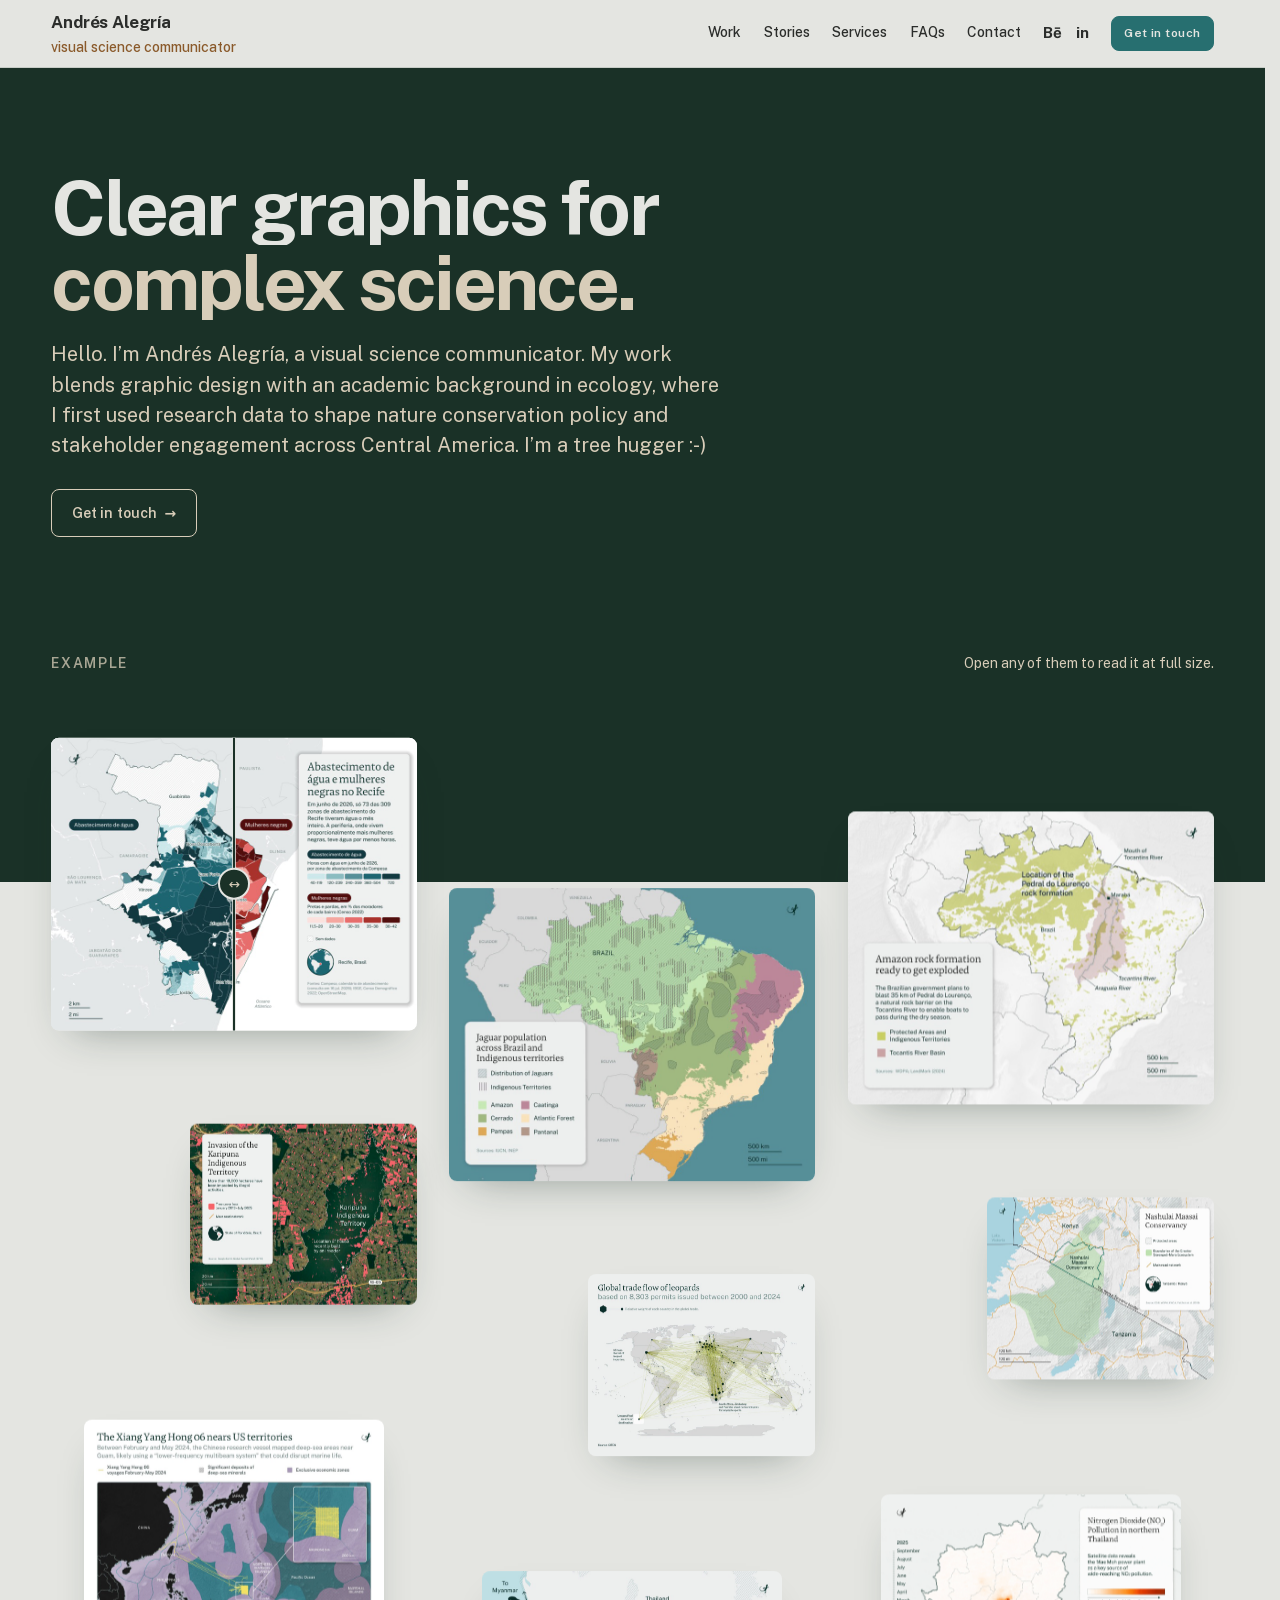
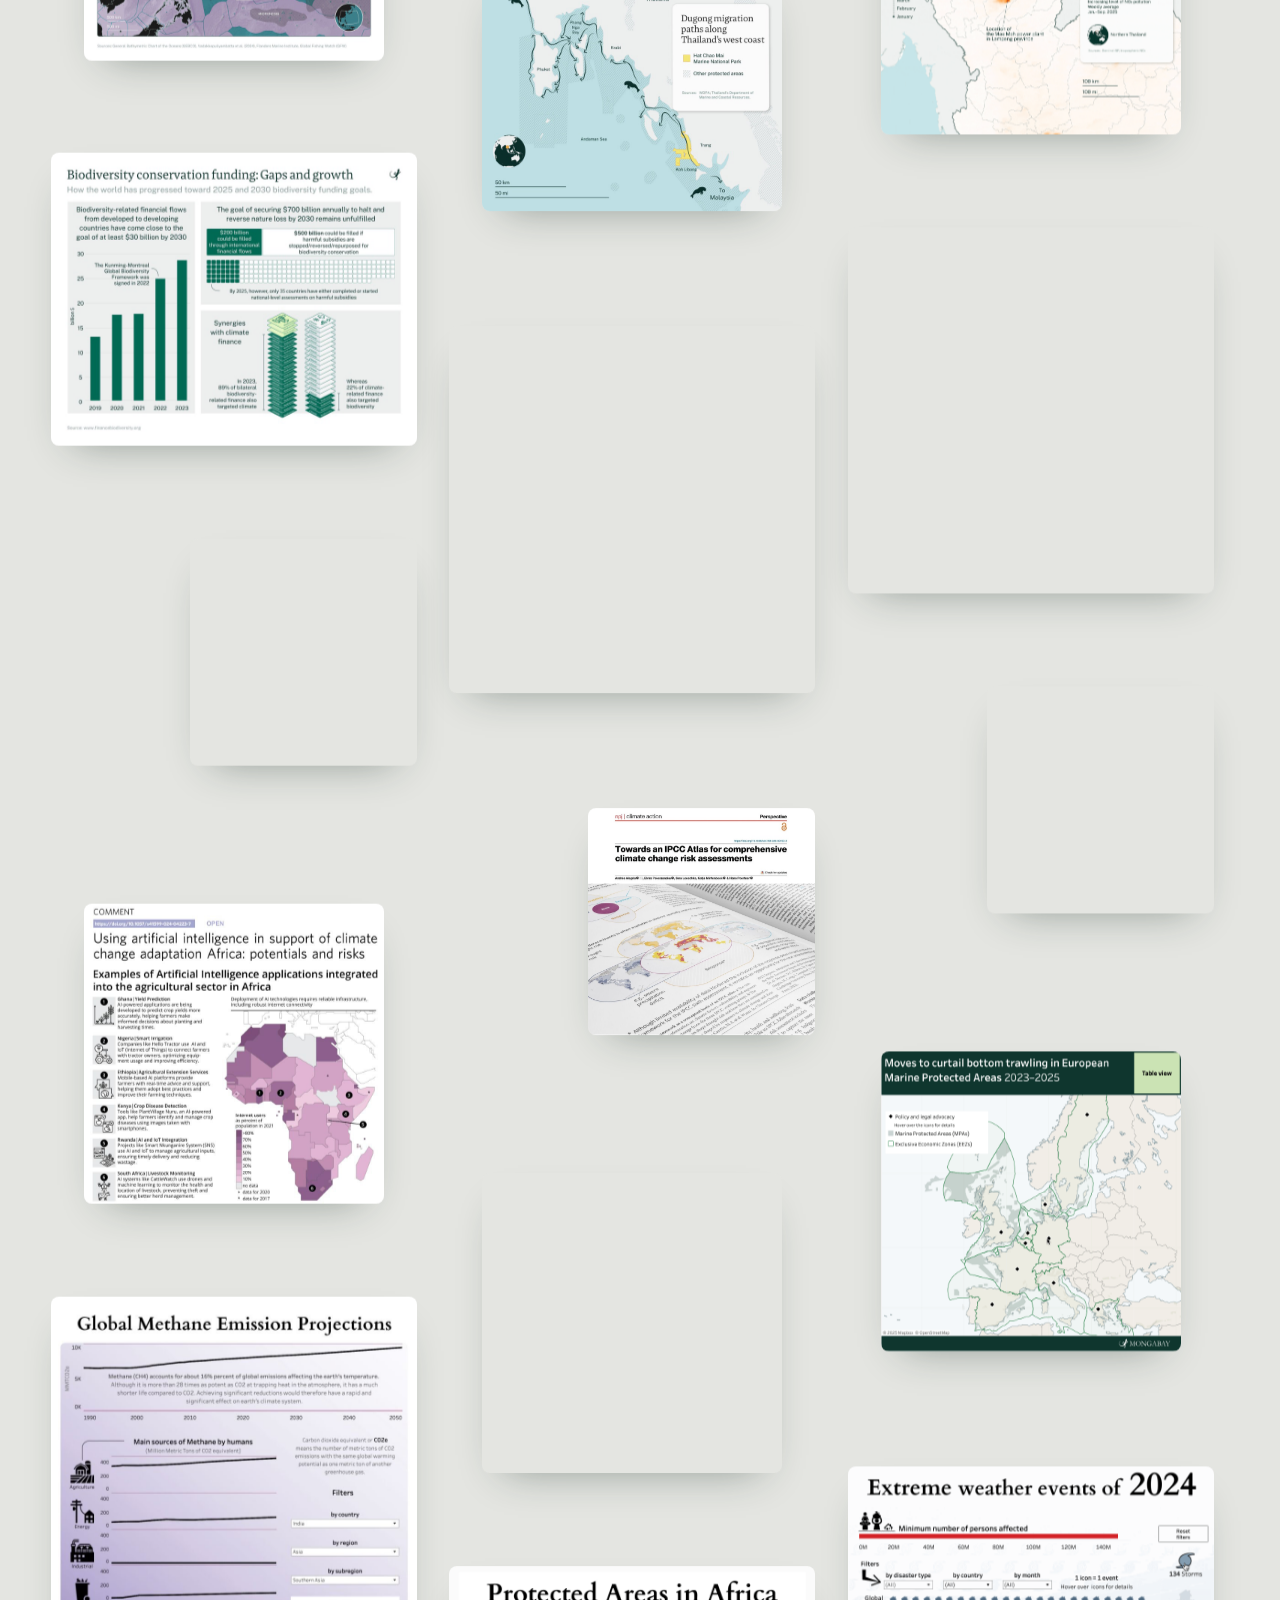
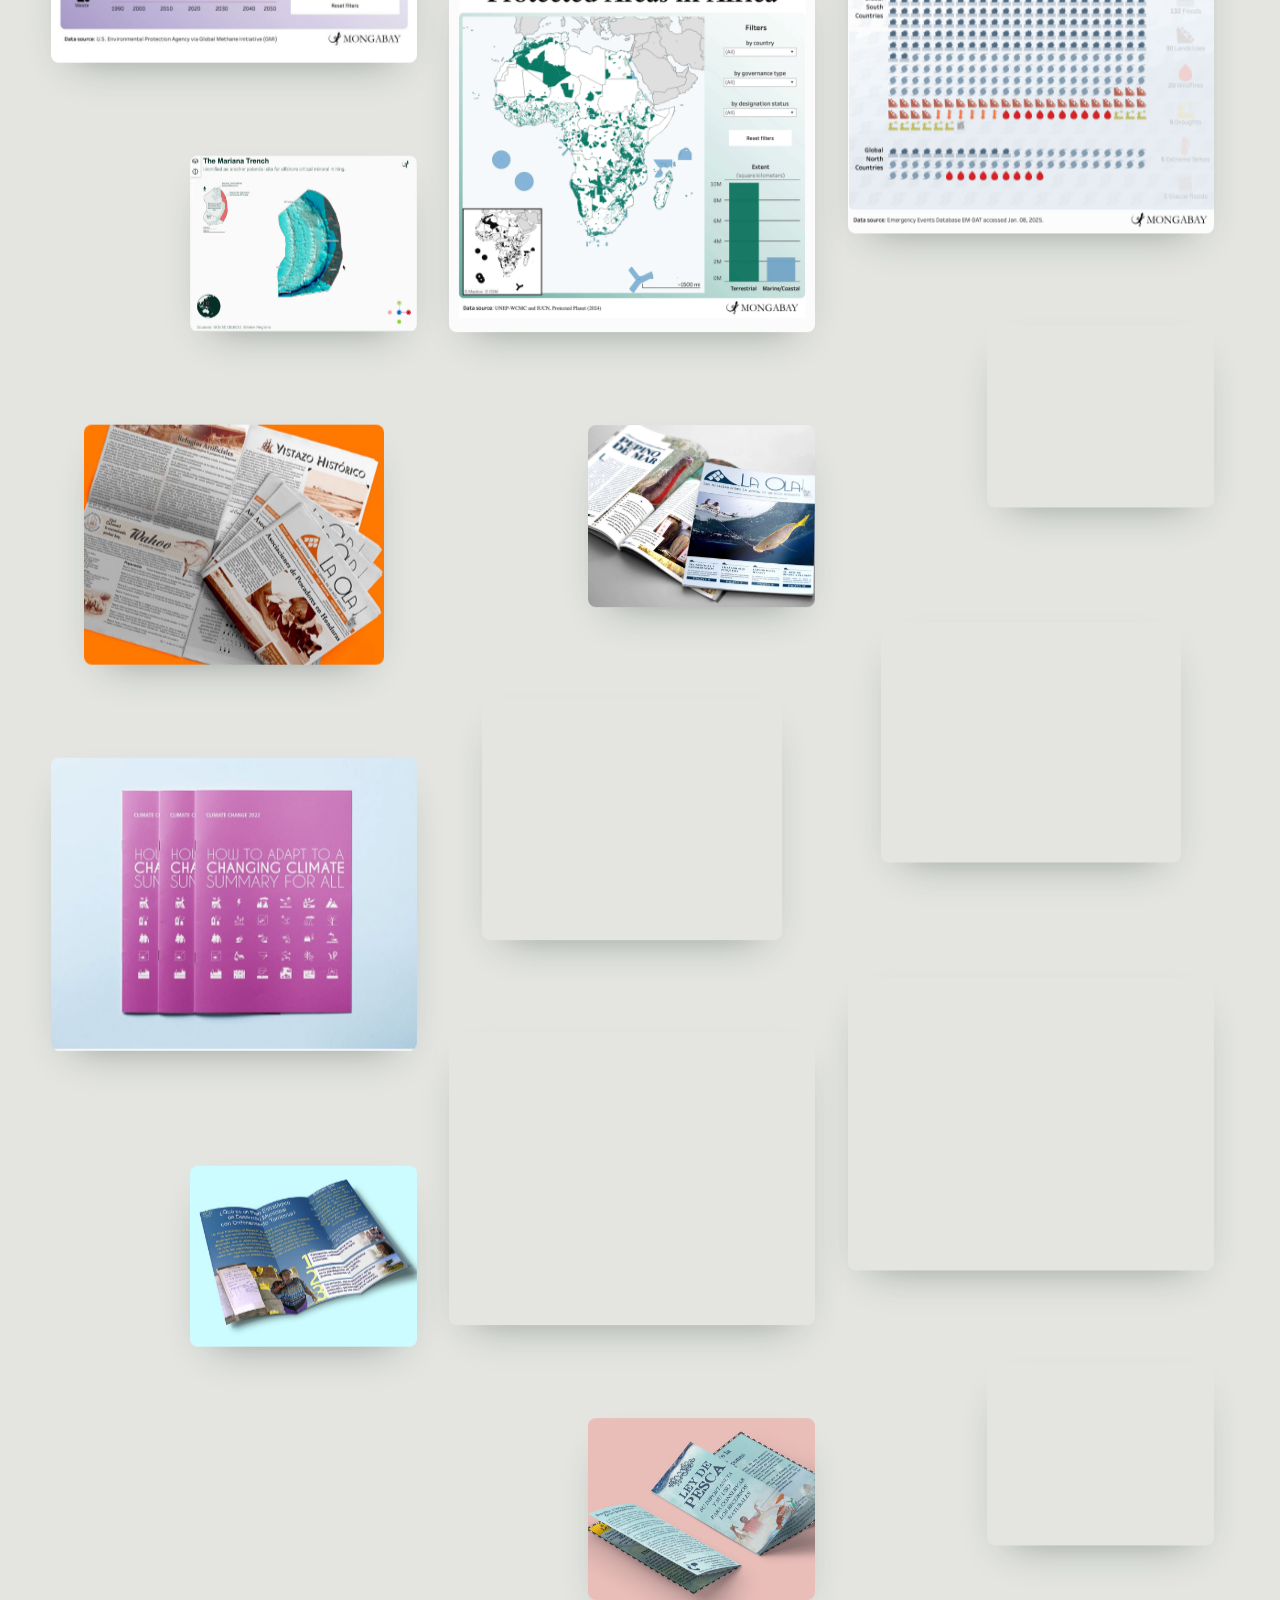
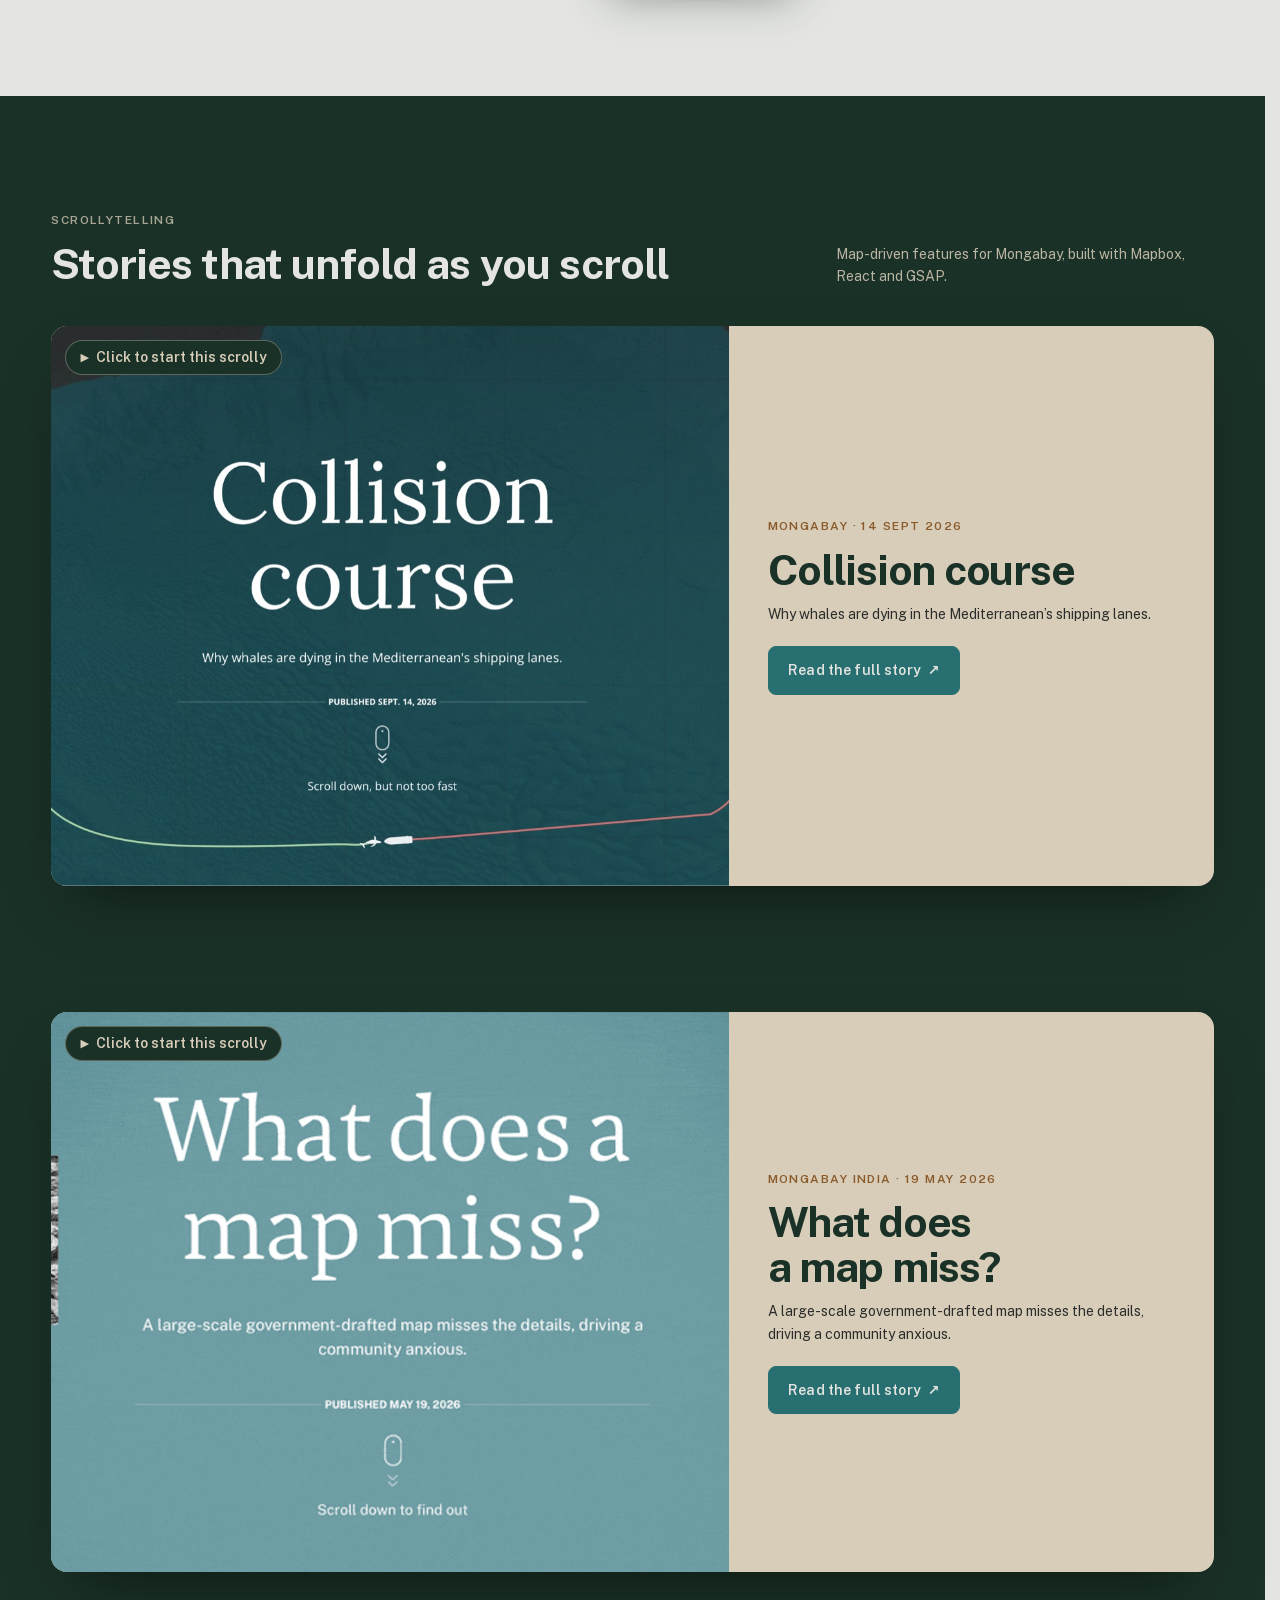
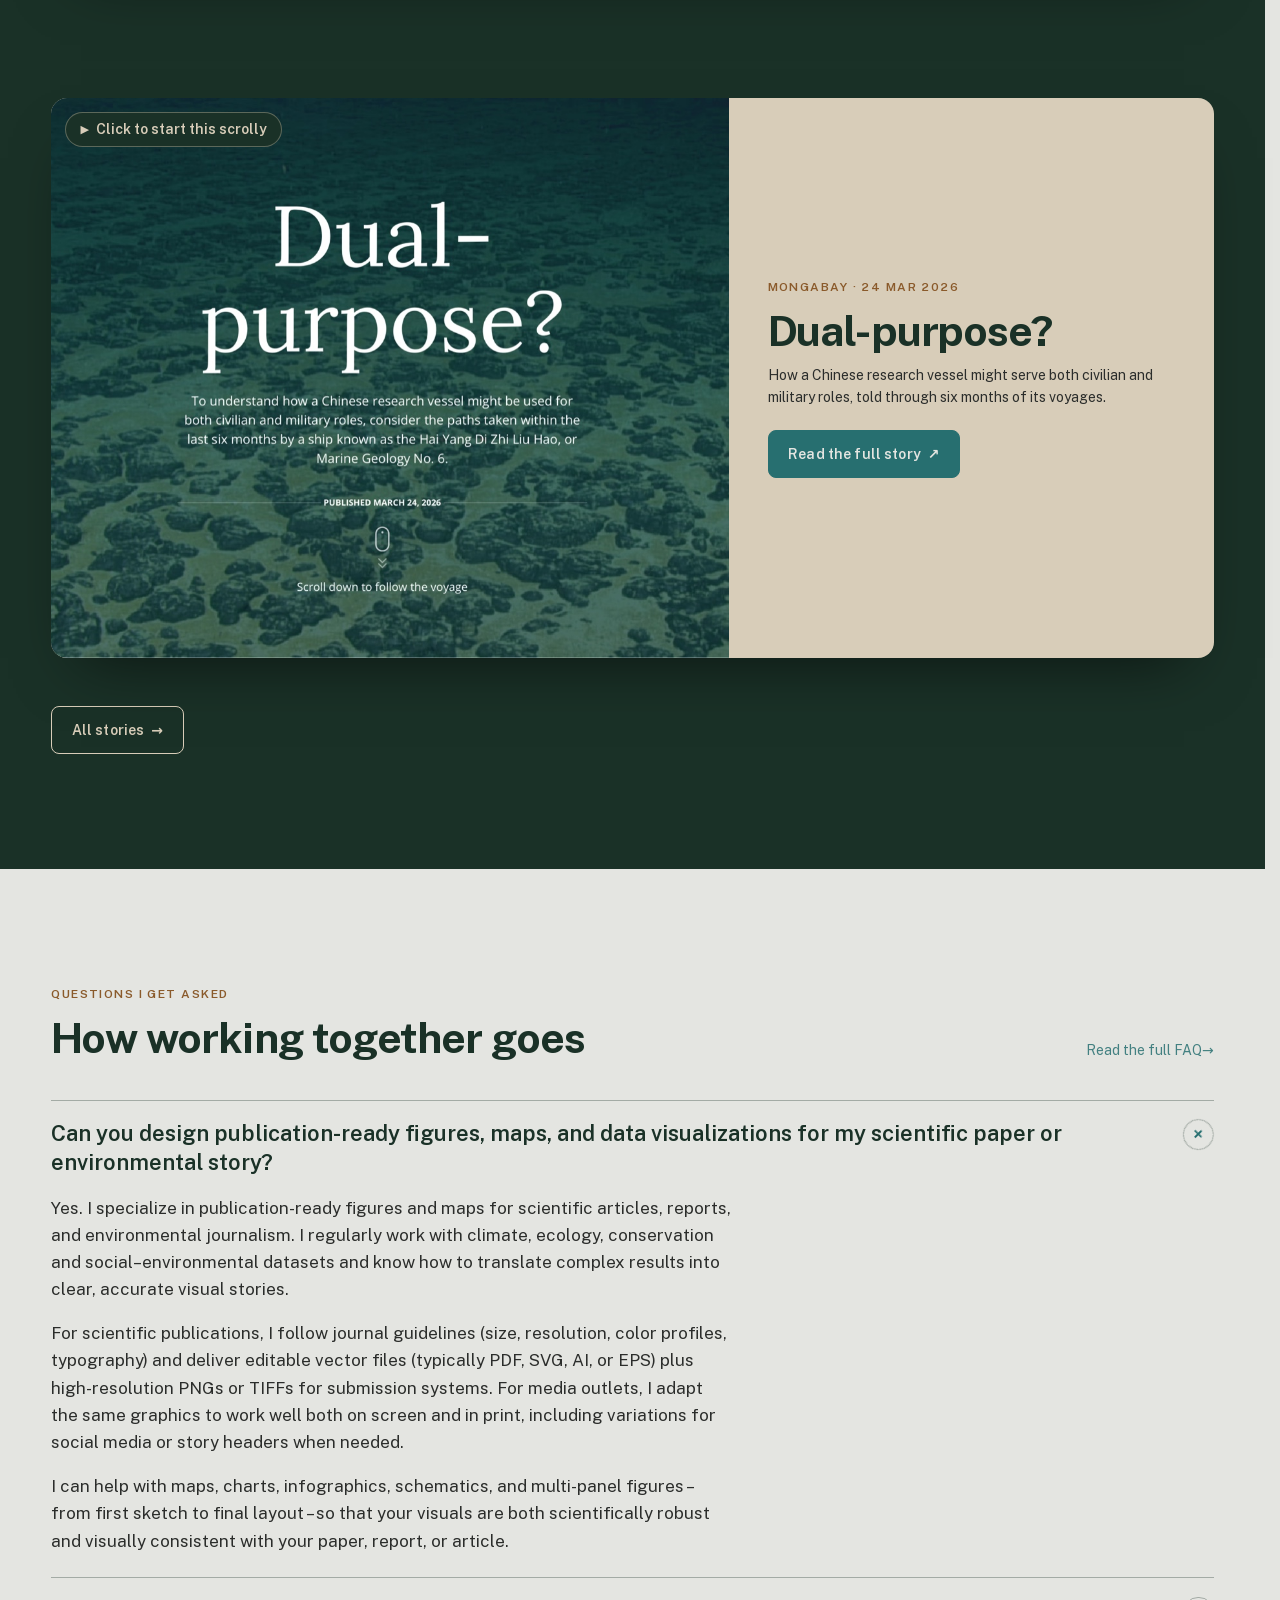
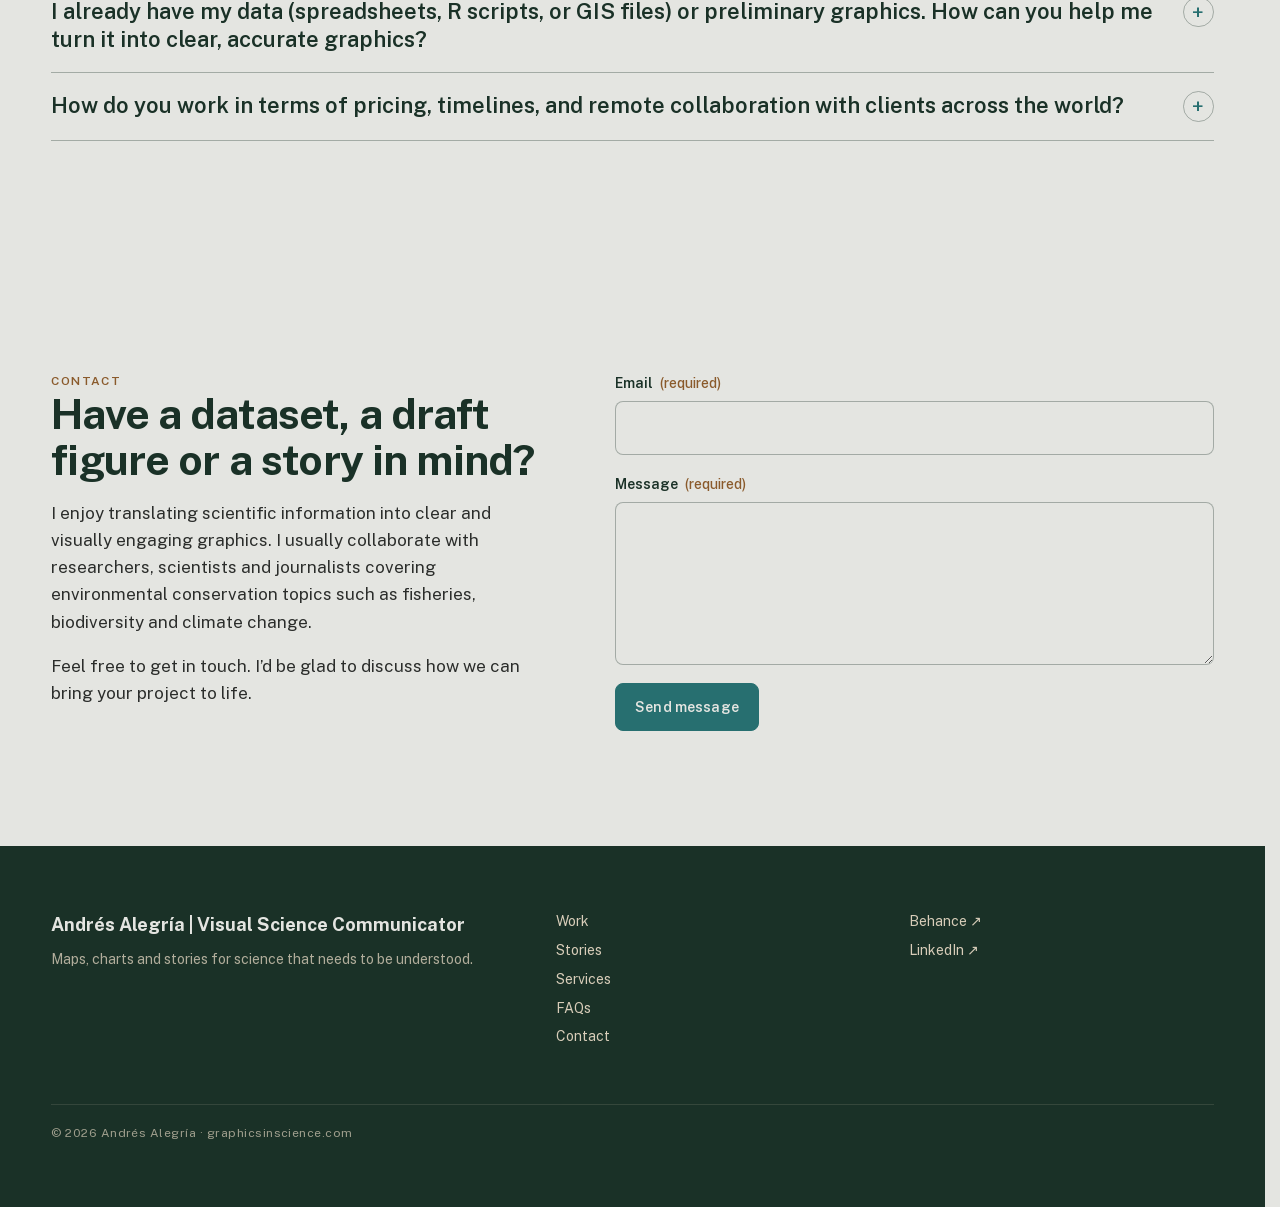
==== commit 210a1a1f: "Show the remaining pieces on the floating wall Remove the IPCC figures, the schematics, three maps a" ====
--- a/index.html
+++ b/index.html
@@ -17,7 +17,6 @@
   <link rel="stylesheet" href="css/style.css">
   <script src="js/vendor/gsap.min.js" defer></script>
   <script src="js/vendor/ScrollTrigger.min.js" defer></script>
-  <script src="js/vendor/Flip.min.js" defer></script>
   <script src="js/vendor/SplitText.min.js" defer></script>
   <script src="js/site-data.js" defer></script>
   <script src="js/main.js" defer></script>
--- a/css/style.css
+++ b/css/style.css
@@ -573,114 +573,156 @@
 }
 
 /* ==========================================================================
-   Work grid
-   ========================================================================== */
-
-.chips {
+   Work: every piece on a scattered wall (the parallax lives in js/motion.js)
+   ========================================================================== */
+
+.wall {
+  position: relative;
+  margin-top: -1px; /* overlaps the hero by a pixel so no seam shows between the two dark bands */
+  padding: 0 0 var(--section-y);
+  overflow: clip;
+}
+
+/* the wall starts inside the hero band and spills out of it */
+.wall::before {
+  content: "";
+  position: absolute;
+  inset: 0 0 auto;
+  height: clamp(120px, 18vw, 260px); /* adjust how far the dark band reaches into the wall here */
+  background: var(--forest);
+}
+
+.wall__head {
+  position: relative;
+  z-index: 2;
   display: flex;
-  flex-wrap: wrap;
-  gap: 0.5rem;
-  margin-bottom: clamp(1.5rem, 3vw, 2.5rem);
-}
-
-.chip {
-  padding: 0.5em 1em;
-  border: 1px solid var(--line-strong);
-  border-radius: 999px;
-  background: transparent;
-  color: var(--forest);
+  justify-content: space-between;
+  align-items: flex-end;
+  gap: 1rem;
+  color: var(--bone);
+  padding-bottom: clamp(1.2rem, 3vw, 2.4rem);
+}
+
+.wall__head .label {
+  color: rgb(216 205 185 / 0.75);
+}
+
+.wall__head p {
+  margin: 0;
   font-size: var(--fs-small);
-  font-weight: 500;
-  cursor: pointer;
-  transition: background-color 0.2s ease, color 0.2s ease, border-color 0.2s ease;
-}
-
-.chip:hover {
-  border-color: var(--teal);
-  color: var(--teal);
-}
-
-.chip[aria-pressed="true"] {
-  background: var(--forest);
-  border-color: var(--forest);
-  color: var(--white);
-}
-
-.chip__count {
-  margin-left: 0.4em;
-  opacity: 0.6;
-  font-variant-numeric: tabular-nums;
-}
-
-.work-grid {
-  columns: 3;
-  column-gap: clamp(16px, 2.5vw, 36px);
-}
-
-.card {
-  break-inside: avoid;
-  margin: 0 0 clamp(20px, 3vw, 40px);
-}
-
-.card[hidden] {
-  display: none;
-}
-
-.card__media {
+}
+
+.wall__cols {
+  position: relative;
+  display: grid;
+  grid-template-columns: repeat(3, minmax(0, 1fr));
+  gap: clamp(14px, 2.5vw, 40px); /* adjust space between columns here */
+  align-items: start;
+}
+
+.wall__col {
+  display: grid;
+  gap: clamp(16px, 3vw, 48px); /* adjust space between pieces here */
+  will-change: transform;
+}
+
+/* stagger the columns so the wall doesn't start on one line */
+.wall__col:nth-child(2) {
+  padding-top: clamp(40px, 8vw, 140px);
+}
+
+.wall__col:nth-child(3) {
+  padding-top: clamp(20px, 4vw, 70px);
+}
+
+.wall__item {
+  margin: 0;
+}
+
+/* varied sizes: every piece gets a width from this cycle (adjust the percentages here) */
+.wall__item:nth-child(3n + 1) {
+  width: 100%;
+}
+
+.wall__item:nth-child(3n + 2) {
+  width: 62%;
+  margin-left: auto;
+}
+
+.wall__item:nth-child(3n + 3) {
+  width: 82%;
+  margin-inline: auto;
+}
+
+.wall__btn {
   display: block;
   width: 100%;
   padding: 0;
-  border: 1px solid var(--line);
+  border: 0;
   border-radius: var(--radius);
   background: var(--white);
+  box-shadow: var(--shadow);
   overflow: hidden;
   cursor: zoom-in;
-  transition: transform 0.35s var(--ease), box-shadow 0.35s var(--ease), border-color 0.2s ease;
-}
-
-.card__media:hover {
-  transform: translateY(-3px);
-  box-shadow: var(--shadow);
-  border-color: var(--line-strong);
-}
-
-.card__media img,
-.card__media video {
+  transition: transform 0.35s var(--ease), box-shadow 0.35s var(--ease);
+}
+
+/* the slight lift and zoom on hover */
+.wall__btn:hover {
+  transform: translateY(-4px) scale(1.01); /* adjust hover zoom here */
+}
+
+.wall__btn img,
+.wall__btn video {
   width: 100%;
   height: auto;
 }
 
-.card__body {
-  padding: 0.7rem 0.15rem 0;
-}
-
-.card__title {
-  font-size: 0.98rem;
+.wall__caption {
+  margin-top: 0.6rem;
+  font-size: var(--fs-small);
+  color: var(--text);
+}
+
+.wall__caption b {
+  display: block;
   font-weight: 600;
-  line-height: 1.35;
-  letter-spacing: 0;
-}
-
-.card__meta {
-  margin: 0.25rem 0 0;
-  font-size: var(--fs-label);
-  font-weight: 600;
-  letter-spacing: 0.08em;
-  text-transform: uppercase;
-  color: var(--brown);
-}
-
-.card__meta a {
-  color: var(--teal);
-}
-
-.card__meta a:hover {
-  color: var(--wine);
-}
-
-.work-empty {
-  padding: 2rem 0;
-  color: var(--brown);
+  color: var(--heading);
+}
+
+/* captions appear on hover, so the scattered pictures stay clean */
+@media (hover: hover) {
+  .wall__caption {
+    opacity: 0;
+    transform: translateY(-4px);
+    transition: opacity 0.3s var(--ease), transform 0.3s var(--ease);
+  }
+
+  .wall__item:hover .wall__caption,
+  .wall__item:focus-within .wall__caption {
+    opacity: 1;
+    transform: none;
+  }
+}
+
+/* phones: the three columns merge into two plain ones */
+@media (max-width: 767px) {
+  .wall__cols {
+    display: block;
+    columns: 2;
+    column-gap: 14px;
+  }
+
+  .wall__col {
+    display: contents;
+  }
+
+  .wall__item,
+  .wall__item:nth-child(n) {
+    width: 100%;
+    margin: 0 0 1.2rem;
+    break-inside: avoid;
+  }
 }
 
 /* ==========================================================================
@@ -1074,100 +1116,6 @@
   max-width: 60ch;
 }
 
-.story-list {
-  margin: 0;
-  padding: 0;
-  list-style: none;
-  border-top: 1px solid var(--line-strong);
-}
-
-.story-row {
-  border-bottom: 1px solid var(--line-strong);
-}
-
-.story-row__link {
-  display: grid;
-  grid-template-columns: 4rem minmax(0, 1fr) auto;
-  gap: 1rem 2rem;
-  align-items: baseline;
-  padding: clamp(1.4rem, 3vw, 2.4rem) 0;
-  color: inherit;
-}
-
-.story-row__index {
-  font-size: var(--fs-label);
-  font-weight: 600;
-  letter-spacing: 0.08em;
-  color: var(--brown);
-  font-variant-numeric: tabular-nums;
-}
-
-.story-row__title {
-  font-size: clamp(1.6rem, 1rem + 2.4vw, 3.2rem);
-  letter-spacing: -0.03em;
-  transition: color 0.25s ease, transform 0.35s var(--ease);
-}
-
-.story-row__link:hover .story-row__title {
-  color: var(--teal);
-  transform: translateX(6px);
-}
-
-.story-row__deck {
-  margin: 0.5rem 0 0;
-  max-width: 60ch;
-  color: var(--text);
-}
-
-.story-row__meta {
-  margin: 0.6rem 0 0;
-  font-size: var(--fs-label);
-  font-weight: 600;
-  letter-spacing: 0.08em;
-  text-transform: uppercase;
-  color: var(--brown);
-}
-
-.story-row__cta {
-  font-size: var(--fs-small);
-  font-weight: 600;
-  color: var(--teal);
-  white-space: nowrap;
-}
-
-.story-row__thumb {
-  display: none;
-  grid-column: 2 / -1;
-  border-radius: var(--radius);
-  border: 1px solid var(--line);
-}
-
-.story-row__extra {
-  grid-column: 2 / -1;
-  margin: 0;
-  font-size: var(--fs-small);
-}
-
-/* floating preview that follows the cursor on desktop */
-.story-preview {
-  position: fixed;
-  left: 0;
-  top: 0;
-  z-index: 50;
-  width: clamp(240px, 26vw, 420px);
-  pointer-events: none;
-  opacity: 0;
-  border-radius: var(--radius);
-  overflow: hidden;
-  box-shadow: var(--shadow);
-  background: var(--white);
-}
-
-.story-preview img {
-  width: 100%;
-  height: auto;
-}
-
 /* ==========================================================================
    Inner pages
    ========================================================================== */
@@ -1257,10 +1205,6 @@
    ========================================================================== */
 
 @media (max-width: 1023px) {
-  .work-grid {
-    columns: 2;
-  }
-
   .footer__inner {
     grid-template-columns: 1fr 1fr;
   }
@@ -1304,33 +1248,6 @@
     position: static;
   }
 
-  .work-grid {
-    columns: 1;
-  }
-
-  .story-row__link {
-    grid-template-columns: 1fr;
-    gap: 0.6rem;
-  }
-
-  .story-row__index {
-    display: none;
-  }
-
-  .story-row__thumb {
-    display: block;
-    grid-column: 1 / -1;
-    margin-bottom: 0.4rem;
-  }
-
-  .story-row__extra {
-    grid-column: 1 / -1;
-  }
-
-  .story-preview {
-    display: none;
-  }
-
   .footer__inner {
     grid-template-columns: 1fr;
   }
@@ -1346,9 +1263,6 @@
     transform: none;
   }
 
-  .story-preview {
-    display: none;
-  }
 }
 
 /* anchors land below the sticky header */
@@ -1367,96 +1281,6 @@
   letter-spacing: 0.04em;
 }
 
-/* filter chips stay reachable while the grid scrolls */
-.chips--sticky {
-  position: sticky;
-  top: var(--header-h);
-  z-index: 20;
-  margin-inline: calc(-1 * var(--gutter));
-  padding: 0.75rem var(--gutter);
-  background: rgb(228 229 225 / 0.94);
-  border-bottom: 1px solid var(--line);
-}
-
-.chips__row {
-  display: flex;
-  flex-wrap: wrap;
-  gap: 0.5rem;
-}
-
-.work-more {
-  margin: 0.5rem 0 0;
-  text-align: center;
-}
-
-.work-more[hidden] {
-  display: none;
-}
-
-.work-more .button {
-  color: var(--forest);
-}
-
-/* card meta in sentence case; uppercase stays for section labels only */
-.card__meta {
-  text-transform: none;
-  letter-spacing: 0;
-  font-size: var(--fs-small);
-  font-weight: 500;
-}
-
-/* stories page: the latest piece leads with an image */
-.story-feature {
-  display: grid;
-  grid-template-columns: minmax(0, 1.4fr) minmax(0, 1fr);
-  gap: 0 clamp(1.5rem, 3vw, 3rem);
-  align-items: center;
-  margin-top: clamp(2rem, 4vw, 3.5rem);
-  border-radius: var(--radius-lg);
-  overflow: hidden;
-  background: var(--forest);
-  color: var(--bone);
-  transition: transform 0.35s var(--ease);
-}
-
-.story-feature:hover {
-  transform: translateY(-3px);
-  color: var(--bone);
-}
-
-.story-feature img {
-  width: 100%;
-  height: 100%;
-  object-fit: cover;
-}
-
-.story-feature__body {
-  display: grid;
-  gap: 0.7rem;
-  padding: clamp(1.5rem, 3vw, 2.5rem) clamp(1.5rem, 3vw, 2.5rem) clamp(1.5rem, 3vw, 2.5rem) 0;
-}
-
-.story-feature__body .label {
-  color: rgb(216 205 185 / 0.75);
-}
-
-.story-feature__title {
-  font-size: var(--fs-h2);
-  font-weight: 700;
-  line-height: 1.05;
-  letter-spacing: -0.03em;
-  color: var(--white);
-}
-
-.story-feature__deck {
-  font-size: var(--fs-small);
-  opacity: 0.9;
-}
-
-.story-feature .story-row__cta {
-  color: var(--bone);
-}
-
 .lightbox__hint {
   margin: 0.4rem 0 0;
   font-size: var(--fs-label);
@@ -1474,33 +1298,6 @@
   .nav-cta {
     display: none;
   }
-
-  .chips--sticky {
-    padding-block: 0.6rem;
-  }
-
-  .chips__row {
-    flex-wrap: nowrap;
-    overflow-x: auto;
-    scrollbar-width: none;
-    padding-bottom: 2px;
-  }
-
-  .chips__row::-webkit-scrollbar {
-    display: none;
-  }
-
-  .chip {
-    flex: none;
-  }
-
-  .story-feature {
-    grid-template-columns: 1fr;
-  }
-
-  .story-feature__body {
-    padding: 1.2rem 1.2rem 1.4rem;
-  }
 }
 
 /* ==========================================================================
@@ -1512,73 +1309,8 @@
   display: grid;
 }
 
-.stack__card {
-  position: sticky;
-  top: calc(var(--header-h) + 1.5rem);
-  display: grid;
-  grid-template-columns: minmax(0, 1.35fr) minmax(0, 1fr);
-  min-height: min(64vh, 560px);
-  margin-bottom: 14vh;
-  border-radius: var(--radius-lg);
-  overflow: hidden;
-  background: var(--bone);
-  color: var(--forest);
-  box-shadow: 0 30px 60px -30px rgb(0 0 0 / 0.6);
-  will-change: transform;
-}
-
-.stack__card:last-child {
-  margin-bottom: 0;
-}
-
-.stack__card:hover {
-  color: var(--forest);
-}
-
-.stack__card img {
-  width: 100%;
-  height: 100%;
-  object-fit: cover;
-}
-
-.stack__body {
-  display: grid;
-  gap: 0.8rem;
-  align-content: center;
-  padding: clamp(1.5rem, 3vw, 2.8rem);
-}
-
-.stack__card .label {
-  color: var(--brown);
-}
-
-.stack__title {
-  font-size: var(--fs-h2);
-  font-weight: 700;
-  line-height: 1.05;
-  letter-spacing: -0.03em;
-  color: var(--forest);
-}
-
-.stack__deck {
-  color: var(--black);
-}
-
-.stack__card .story-row__cta {
-  color: var(--forest); /* teal does not pass on bone */
-}
-
-.stack__card:hover .story-row__cta {
-  color: var(--wine);
-}
-
 .stack__more {
   margin: clamp(2rem, 4vw, 3rem) 0 0;
-}
-
-/* filter chips move up when the header has slid away */
-html.header-hidden .chips--sticky {
-  top: 0;
 }
 
 /* back to top */
@@ -1629,15 +1361,310 @@
     gap: 1.25rem;
   }
 
-  .stack__card {
+}
+
+/* ==========================================================================
+   Before/after slider (two maps of the same place)
+   ========================================================================== */
+
+.compare {
+  --handle-line: var(--forest); /* adjust slider line colour here */
+  --handle-grip: var(--forest); /* adjust slider grip colour here */
+  position: relative;
+  display: block;
+  overflow: hidden;
+}
+
+.compare img {
+  display: block;
+  width: 100%;
+  height: auto;
+}
+
+/* the left map, cut off at the handle */
+.compare .compare__top {
+  position: absolute;
+  inset: 0;
+  height: 100%;
+  clip-path: inset(0 calc(100% - var(--pos)) 0 0);
+}
+
+.compare__handle {
+  position: absolute;
+  top: 0;
+  bottom: 0;
+  left: var(--pos);
+  width: 2px; /* adjust slider line width here */
+  margin-left: -1px;
+  background: var(--handle-line);
+  box-shadow: 0 0 0 1px rgb(228 229 225 / 0.8);
+  pointer-events: none;
+}
+
+.compare__handle::after {
+  content: "↔";
+  position: absolute;
+  top: 50%;
+  left: 50%;
+  width: 2.6rem; /* adjust grip size here */
+  height: 2.6rem;
+  display: grid;
+  place-items: center;
+  transform: translate(-50%, -50%);
+  border: 2px solid var(--white);
+  border-radius: 50%;
+  background: var(--handle-grip);
+  color: var(--bone);
+  font-size: 1.05rem;
+  line-height: 1;
+}
+
+.wall__btn .compare__handle::after {
+  width: 2rem;
+  height: 2rem;
+  font-size: 0.85rem;
+}
+
+/* keyboard control: the range input is invisible, its focus ring shows on the grip */
+.compare__range {
+  position: absolute;
+  width: 1px;
+  height: 1px;
+  opacity: 0;
+  pointer-events: none;
+}
+
+.compare:has(.compare__range:focus-visible) .compare__handle::after {
+  outline: 2px solid var(--teal);
+  outline-offset: 2px;
+}
+
+/* in the lightbox the slider fills the stage like an image would */
+.lightbox__compare {
+  --max-h: calc(100vh - 2 * clamp(1rem, 4vw, 3rem));
+  width: min(100%, calc(var(--max-h) * var(--ratio)));
+  max-height: none;
+  cursor: ew-resize;
+  touch-action: pan-y;
+  user-select: none;
+  -webkit-user-select: none;
+}
+
+.lightbox__compare img {
+  -webkit-user-drag: none;
+}
+
+@media (max-width: 1023px) {
+  .lightbox__compare {
+    --max-h: 55vh;
+  }
+}
+
+/* ==========================================================================
+   Stories page: story cards and the in-card scrolly player
+   ========================================================================== */
+
+.section.stories {
+  padding-top: clamp(0.5rem, 1.5vw, 1.5rem); /* adjust space between the intro and the first card here */
+}
+
+.story-features {
+  display: grid;
+  gap: clamp(1.5rem, 3vw, 2.5rem); /* adjust space between story cards here */
+}
+
+.story-feature {
+  display: grid;
+  grid-template-columns: minmax(0, 1.4fr) minmax(0, 1fr); /* adjust picture / text split here */
+  border-radius: var(--radius-lg);
+  overflow: hidden;
+  background: var(--forest); /* adjust story card background here */
+  color: var(--bone);
+  transition: grid-template-columns 0.5s var(--ease);
+}
+
+.story-feature__media {
+  position: relative;
+  min-height: 0;
+  background: var(--black);
+}
+
+.story-feature__media img {
+  width: 100%;
+  height: 100%;
+  object-fit: cover;
+}
+
+.story-feature__media iframe {
+  position: absolute;
+  inset: 0;
+  width: 100%;
+  height: 100%;
+  border: 0;
+  background: var(--white);
+}
+
+/* the start and close buttons sit in the picture's top left corner */
+.story-feature__start,
+.story-feature__close {
+  position: absolute;
+  top: 0.9rem;
+  left: 0.9rem;
+  z-index: 2;
+  display: inline-flex;
+  align-items: center;
+  gap: 0.5em;
+  padding: 0.55em 1em;
+  border: 1px solid rgb(216 205 185 / 0.35);
+  border-radius: 999px;
+  background: var(--forest); /* adjust start button colour here */
+  color: var(--bone);
+  font: inherit;
+  font-size: var(--fs-small); /* adjust start button text size here */
+  font-weight: 600;
+  line-height: 1.2;
+  cursor: pointer;
+  box-shadow: var(--shadow);
+  transition: background-color 0.2s ease, color 0.2s ease;
+}
+
+.story-feature__start span {
+  font-size: 0.8em;
+}
+
+.story-feature__start:hover,
+.story-feature__close:hover {
+  background: var(--teal);
+  color: var(--white);
+}
+
+.story-feature__body {
+  display: grid;
+  gap: 0.7rem;
+  align-content: center;
+  padding: clamp(1.5rem, 3vw, 2.5rem);
+}
+
+.story-feature__body .label {
+  margin: 0;
+  color: rgb(216 205 185 / 0.75);
+}
+
+.story-feature__title {
+  margin: 0;
+  font-size: var(--fs-h2);
+  font-weight: 700;
+  line-height: 1.05;
+  letter-spacing: -0.03em;
+  color: var(--white);
+}
+
+.story-feature__deck {
+  margin: 0;
+  font-size: var(--fs-small);
+  opacity: 0.9;
+}
+
+.story-feature__actions {
+  display: flex;
+  flex-wrap: wrap;
+  align-items: center;
+  gap: 0.8rem 1.2rem;
+  margin: 0.6rem 0 0;
+}
+
+.story-feature__extra {
+  font-size: var(--fs-small);
+  color: var(--bone);
+}
+
+.story-feature__extra:hover {
+  color: var(--white);
+}
+
+/* playing: the card fills the screen below the header and the scrolly gets most of the width */
+.story-feature.is-active {
+  grid-template-columns: minmax(0, 2.4fr) minmax(15rem, 1fr);
+  height: calc(100svh - var(--header-h) - 2rem); /* adjust scrolly window height here */
+}
+
+.story-feature.is-active .story-feature__media img,
+.story-feature.is-active .story-feature__start {
+  visibility: hidden;
+}
+
+/* the page stays still while the pointer is over a playing scrolly */
+html.scrolly-lock {
+  overflow: hidden;
+}
+
+/* keeps the layout from shifting when the lock hides the scrollbar */
+html {
+  scrollbar-gutter: stable;
+}
+
+@media (max-width: 767px) {
+  .story-feature,
+  .story-feature.is-active {
+    grid-template-columns: 1fr;
+  }
+
+  .story-feature.is-active {
+    height: auto;
+  }
+
+  .story-feature.is-active .story-feature__media {
+    height: 75svh; /* adjust scrolly window height on phones here */
+  }
+
+  .story-feature__body {
+    padding: 1.2rem 1.2rem 1.4rem;
+  }
+}
+
+/* the home page's story cards: bone on the forest band, sticking and stacking on wide screens */
+.story-feature--stack {
+  position: sticky;
+  top: calc(var(--header-h) + 1.5rem);
+  min-height: min(64vh, 560px);
+  margin-bottom: 14vh;
+  background: var(--bone); /* adjust home story card background here */
+  color: var(--forest);
+  box-shadow: 0 30px 60px -30px rgb(0 0 0 / 0.6);
+  will-change: transform;
+}
+
+.story-feature--stack:last-child {
+  margin-bottom: 0;
+}
+
+/* a playing card scrolls with the page, so the next one can slide over it */
+.story-feature--stack.is-active {
+  position: relative;
+  top: auto;
+}
+
+.story-feature--stack .story-feature__body .label {
+  color: var(--brown);
+}
+
+.story-feature--stack .story-feature__title {
+  color: var(--forest);
+}
+
+.story-feature--stack .story-feature__deck {
+  color: var(--black);
+  opacity: 1;
+}
+
+.section--forest .story-feature--stack .story-feature__extra {
+  color: var(--forest); /* teal does not pass on bone */
+}
+
+@media (max-width: 1023px) {
+  .story-feature--stack {
     position: static;
-    grid-template-columns: 1fr;
     min-height: 0;
     margin-bottom: 0;
   }
-
-  .stack__card img {
-    height: auto;
-    aspect-ratio: 16 / 9;
-  }
-}
+}
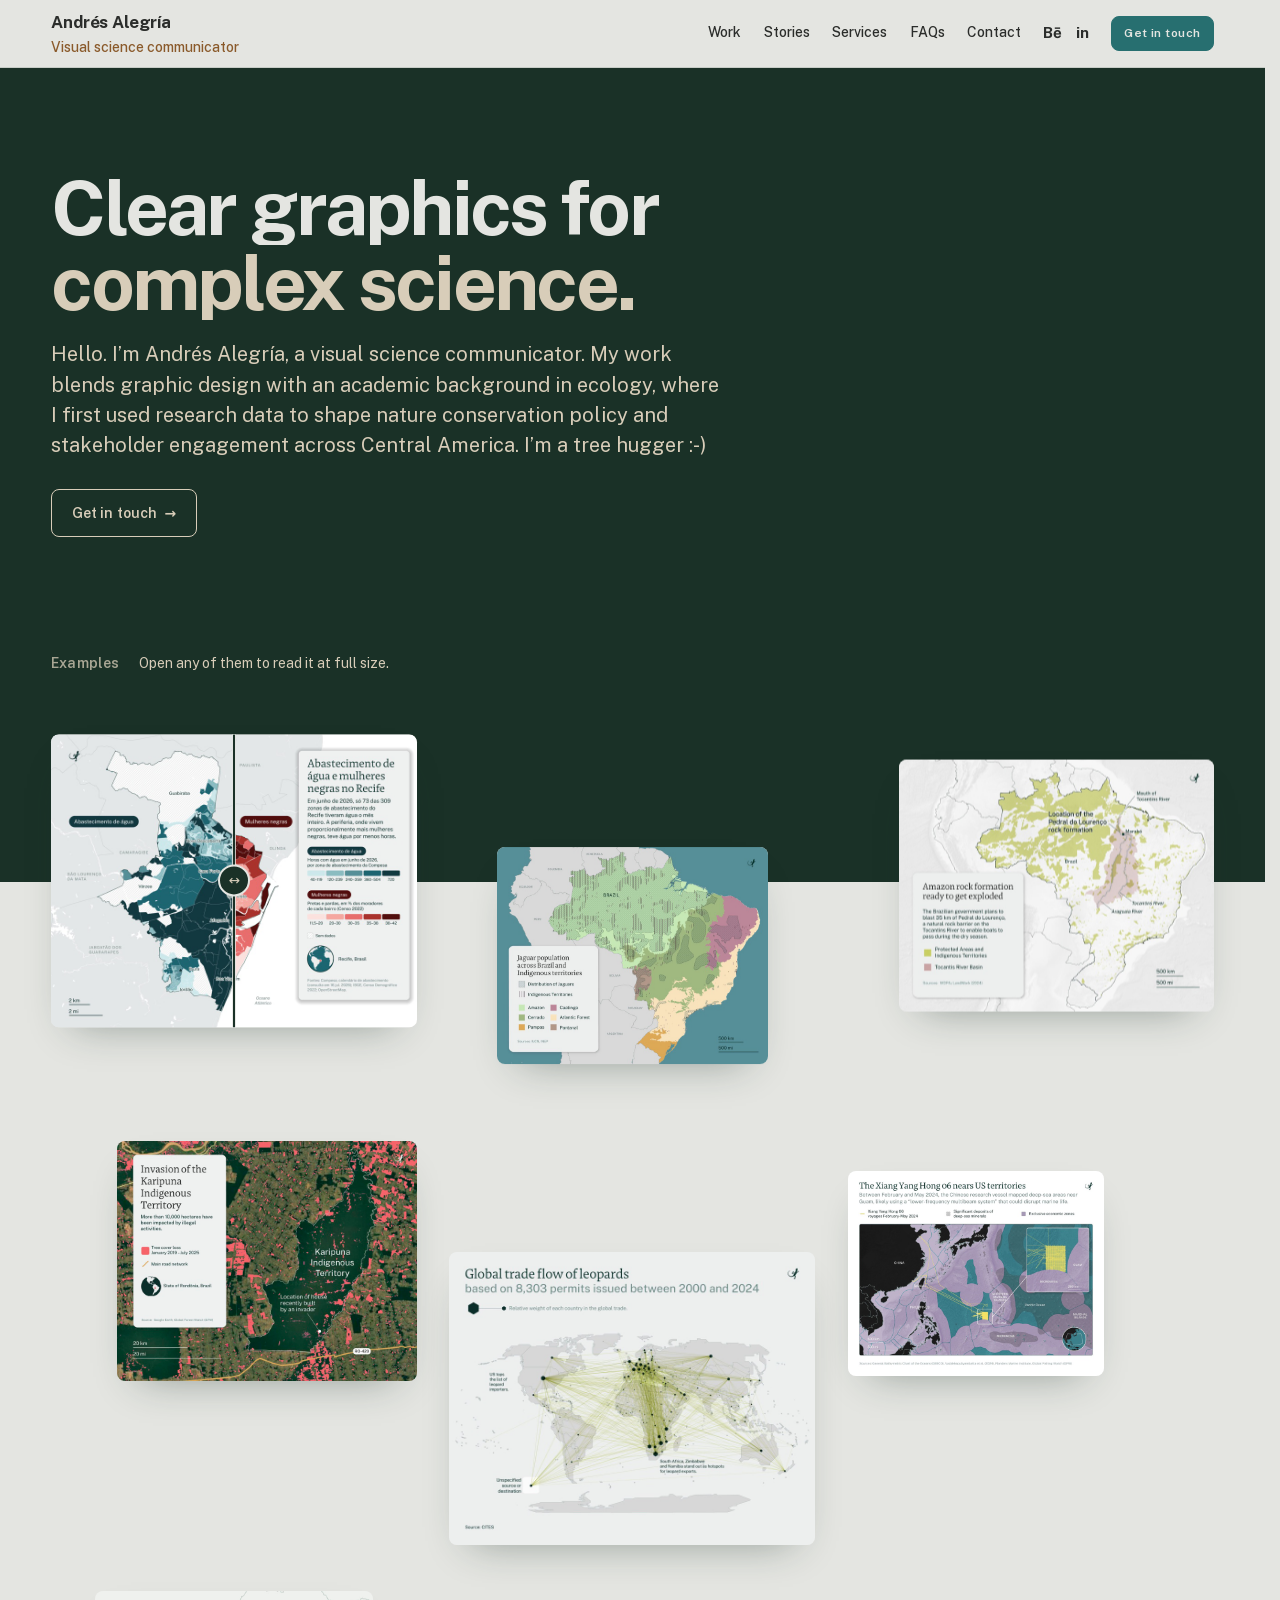
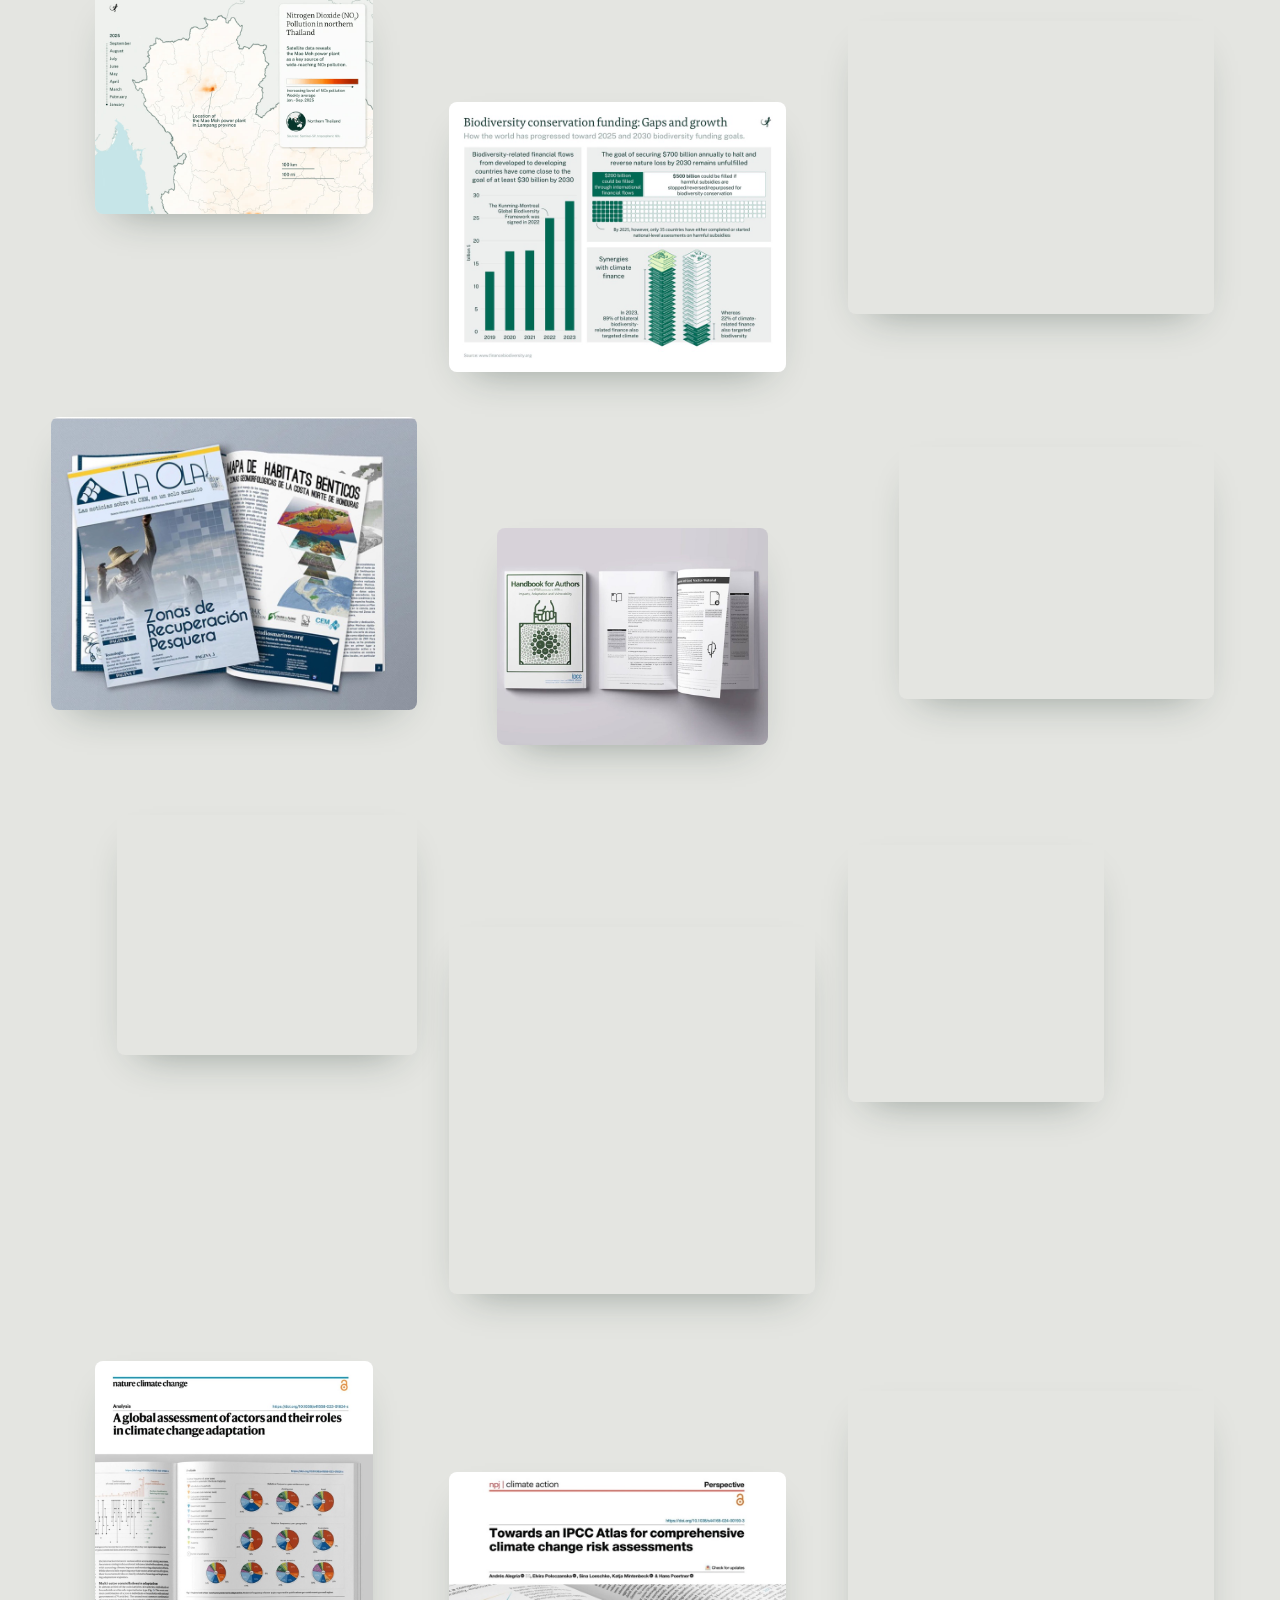
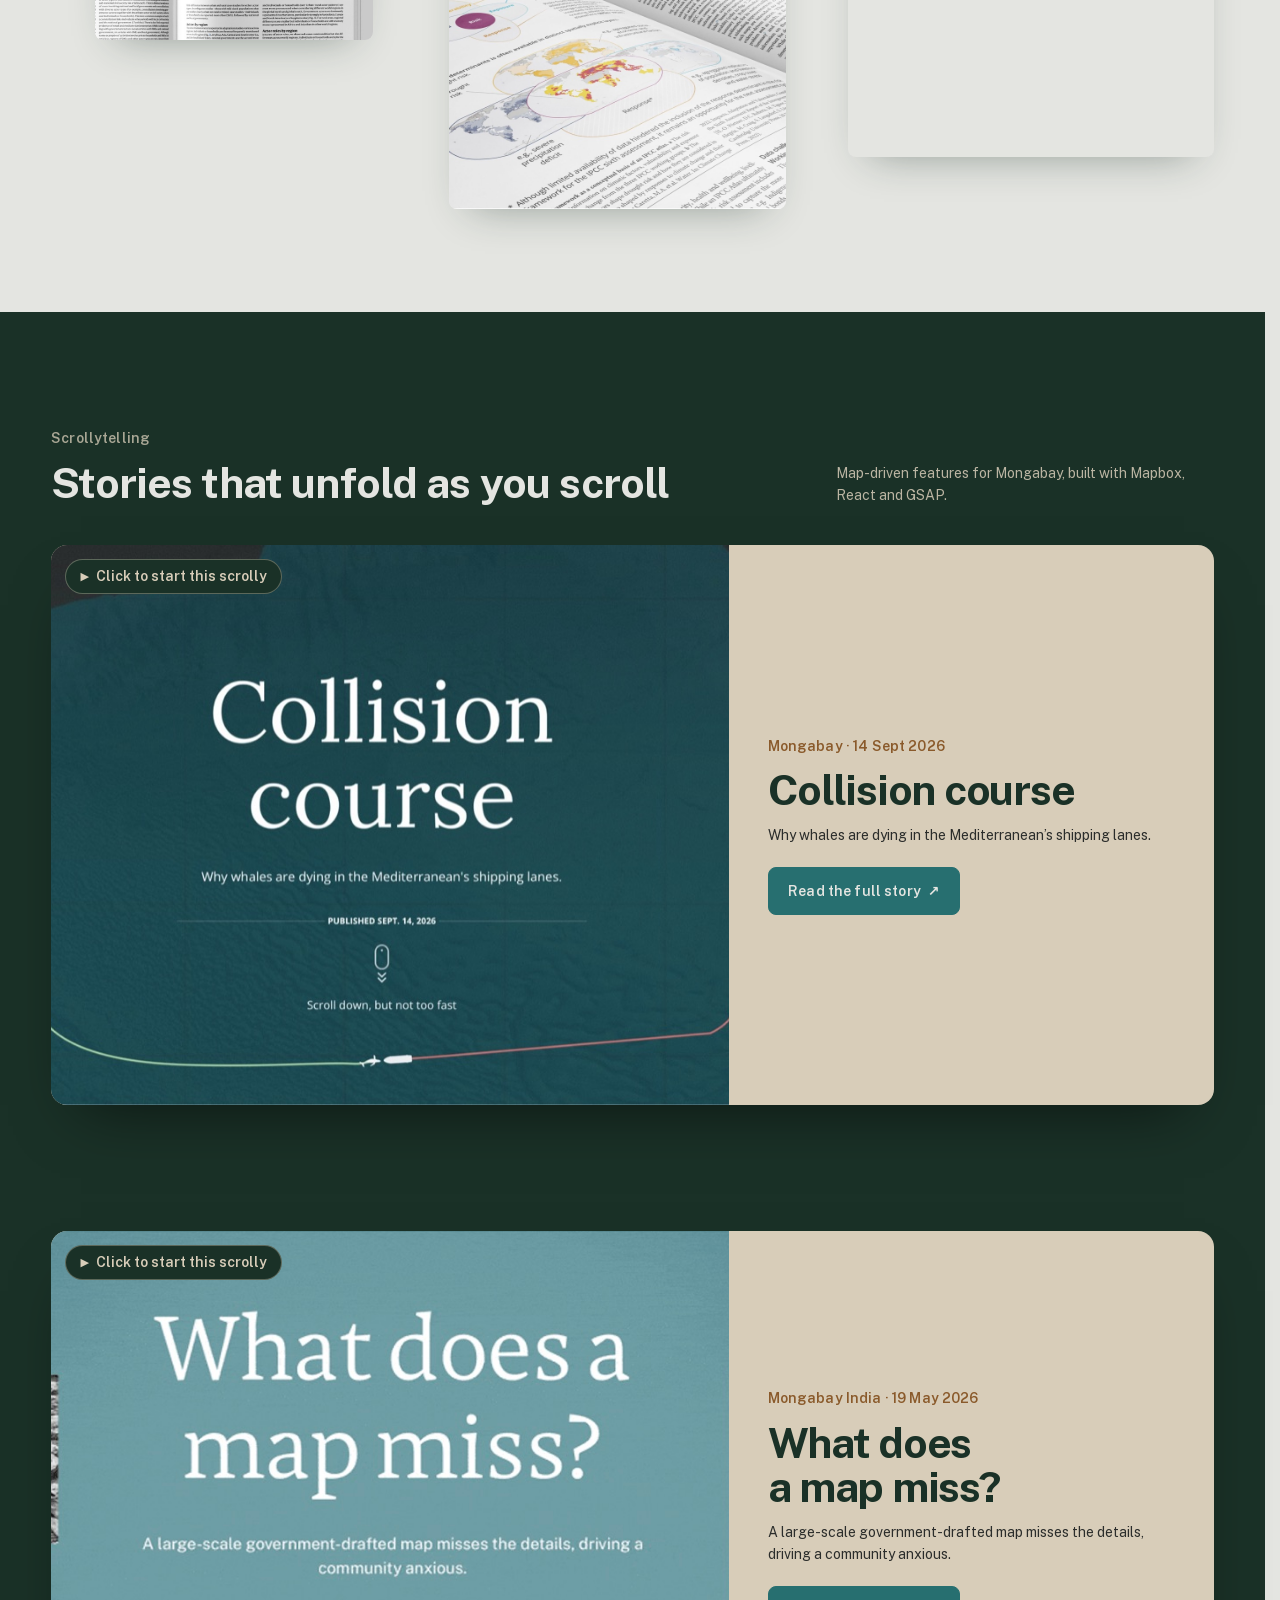
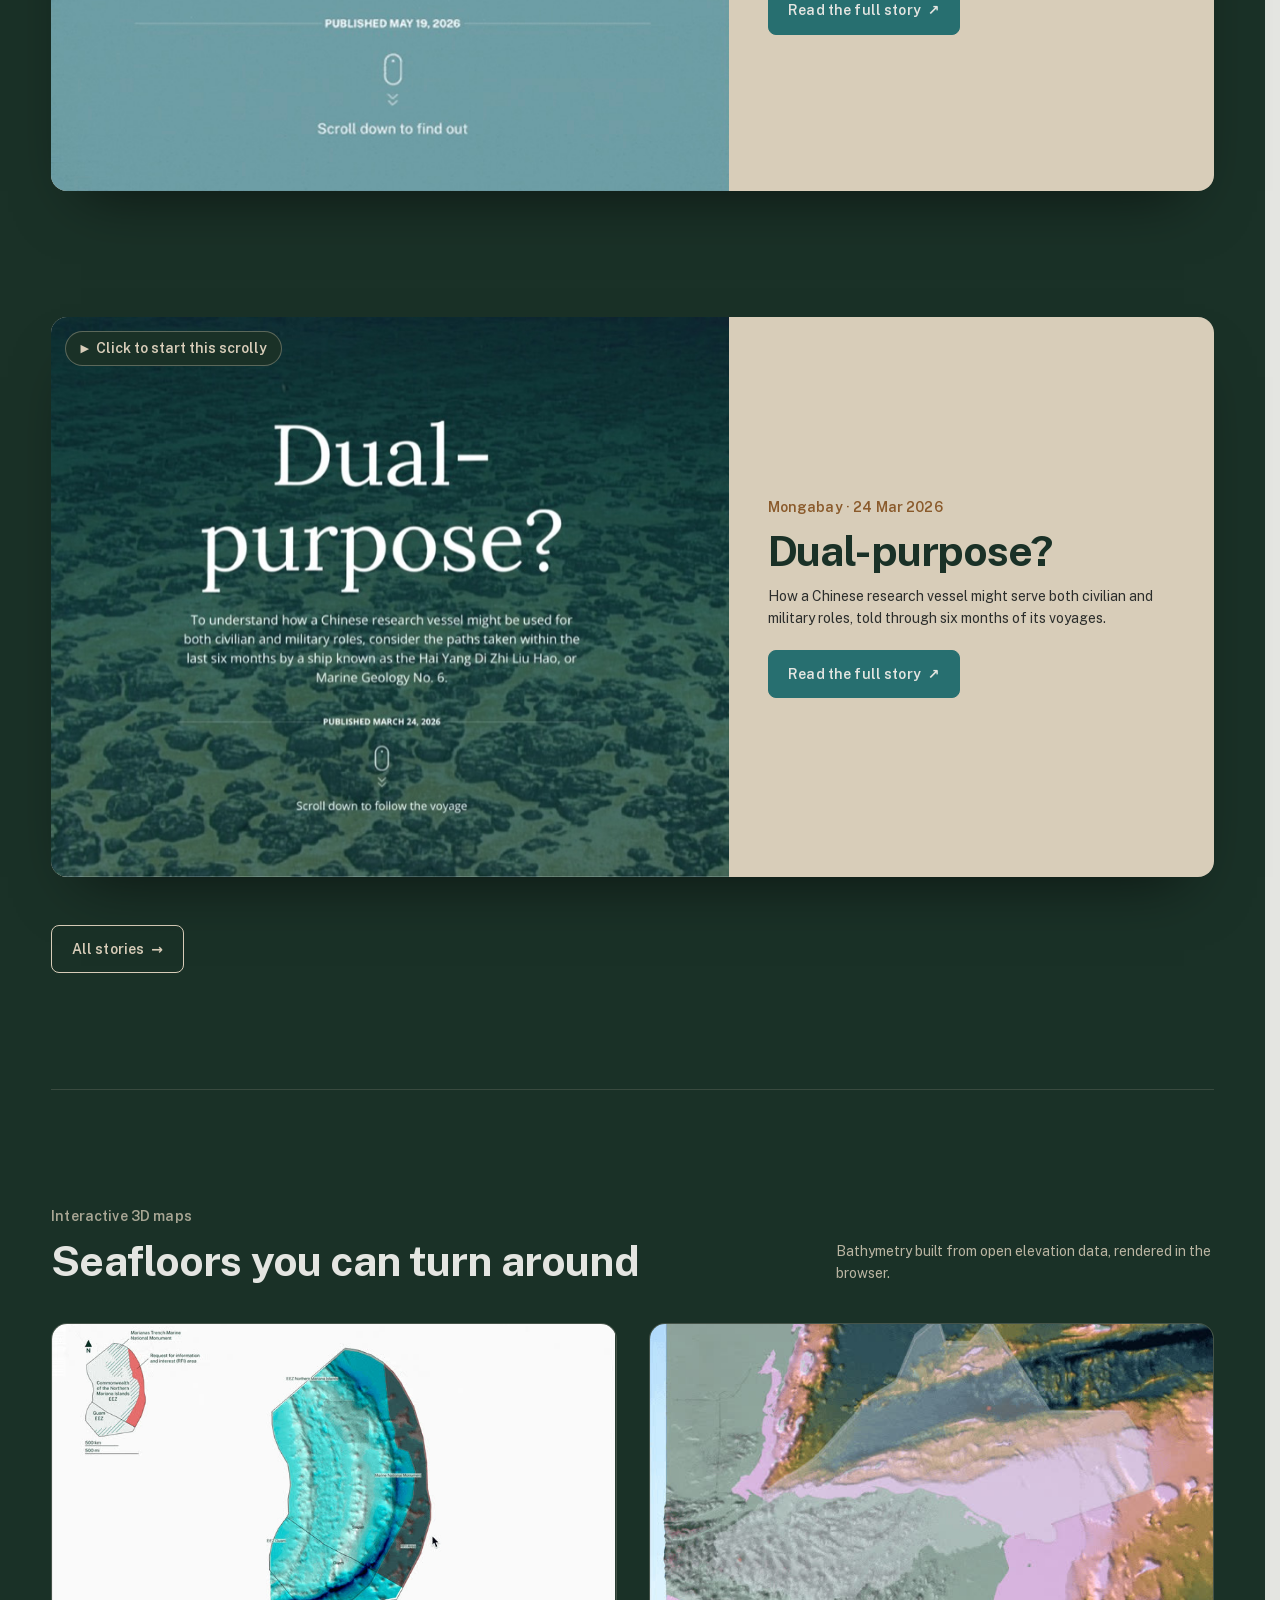
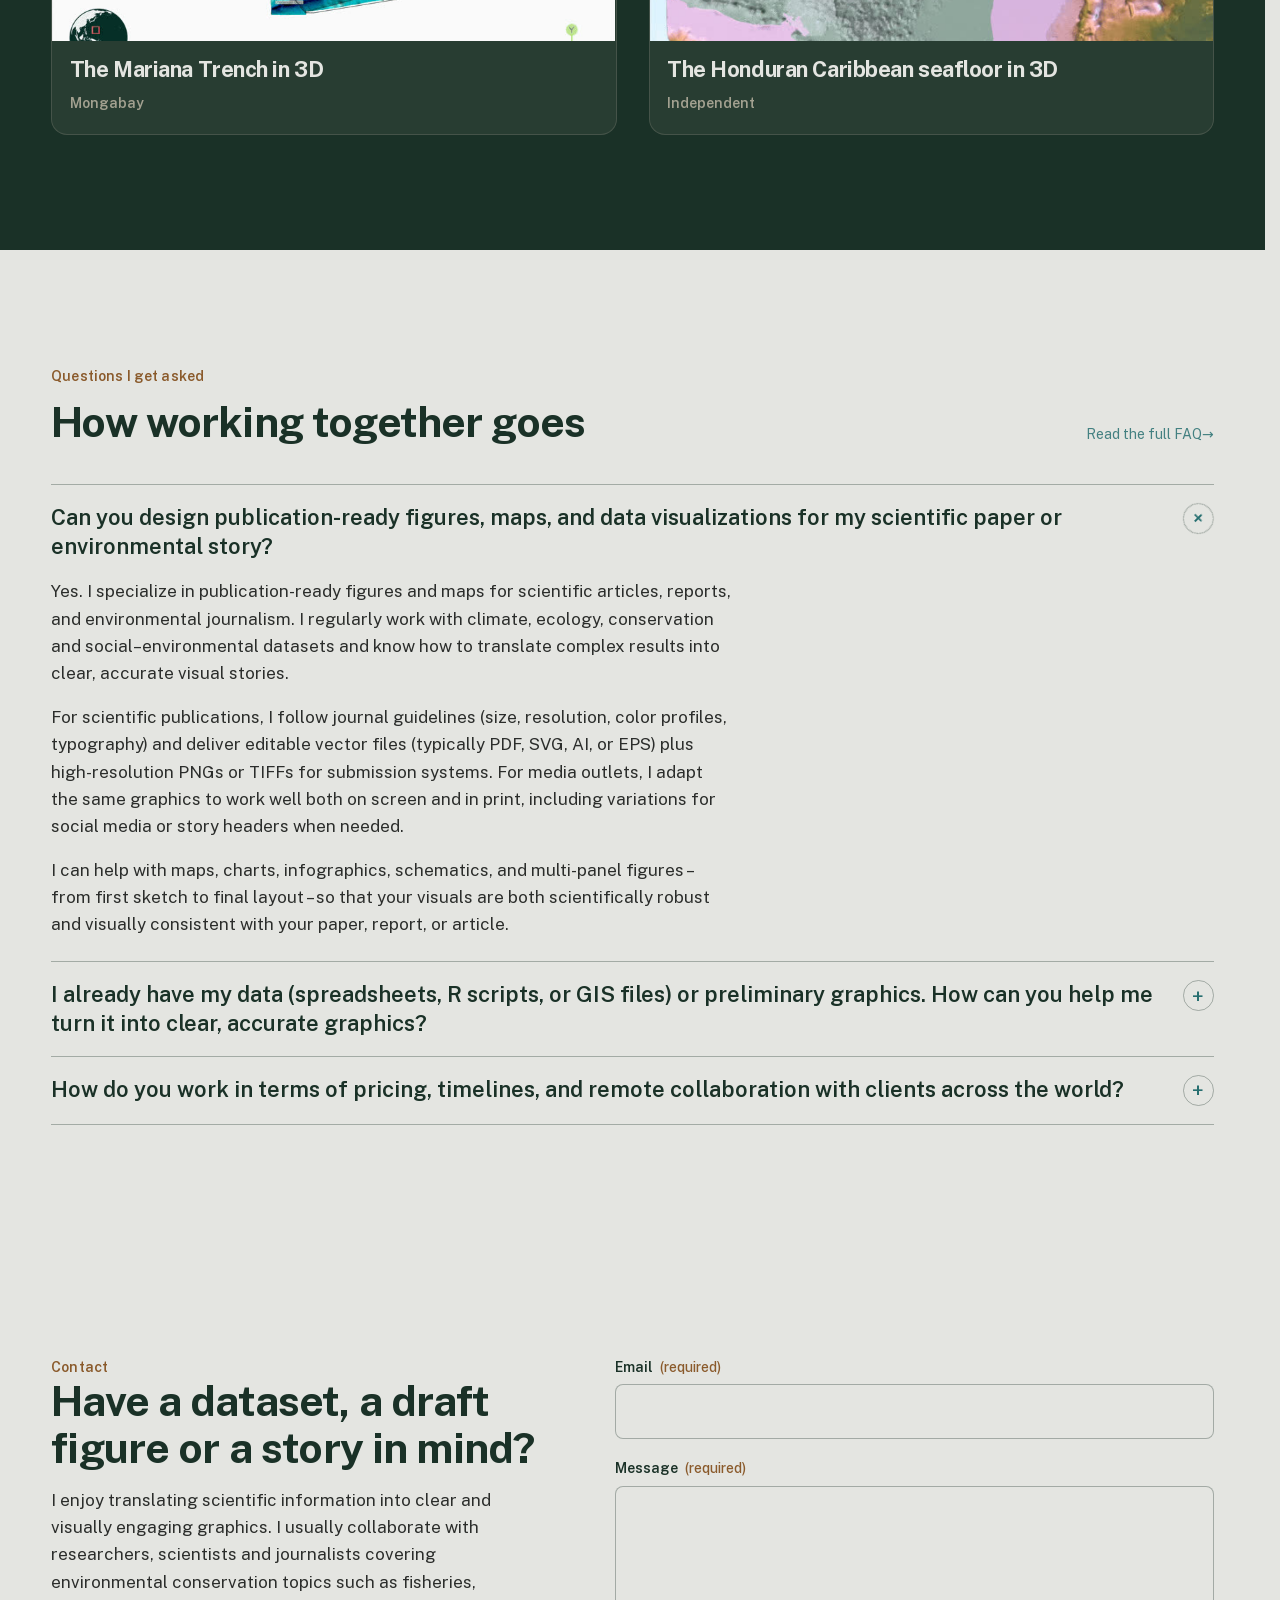
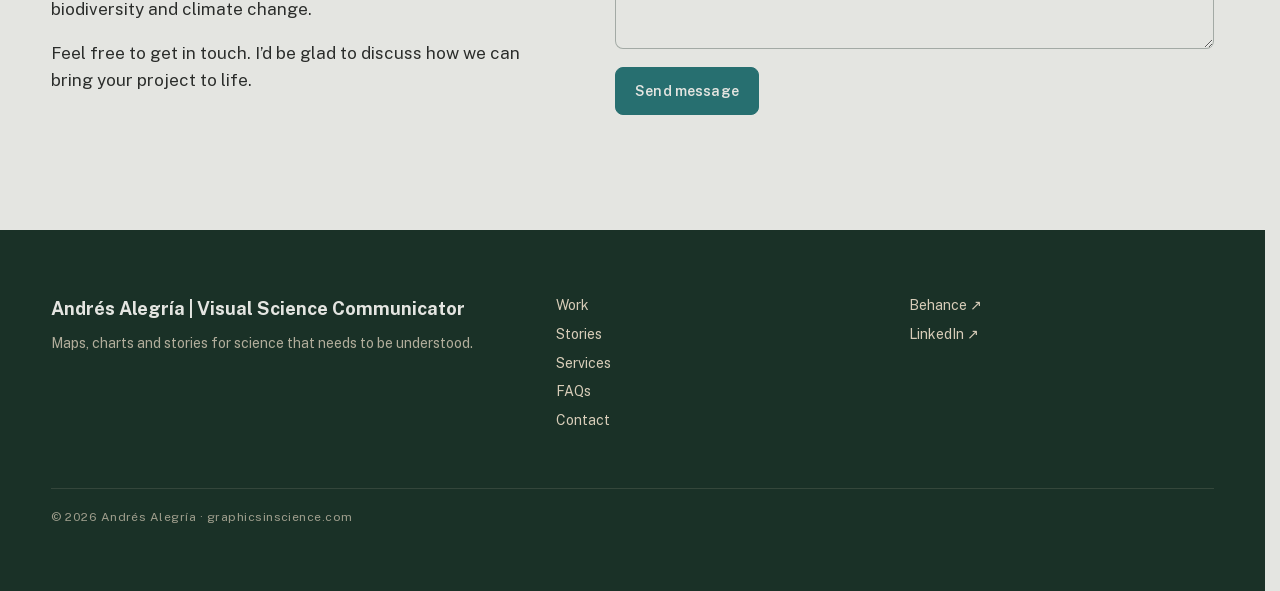
==== commit fbe52c43: "Make the pages readable without JavaScript; search details A GitHub Action now publishes the site: o" ====
--- a/index.html
+++ b/index.html
@@ -3,16 +3,56 @@
 <head>
   <meta charset="utf-8">
   <meta name="viewport" content="width=device-width, initial-scale=1">
-  <title>Andrés Alegría | Visual Science Communicator — maps, charts and stories for science</title>
-  <meta name="description" content="Andrés Alegría is a visual science communicator making maps, charts, diagrams and scrollytelling stories for researchers, NGOs and newsrooms such as Mongabay and the IPCC.">
+  <script>document.documentElement.classList.add("js")</script>
+  <title>Andrés Alegría | Visual Science Communicator</title>
+  <meta name="description" content="Andrés Alegría, visual science communicator: maps, scrollytelling stories, 3D maps and publication design for researchers, NGOs and Mongabay.">
+  <link rel="canonical" href="https://www.graphicsinscience.com/">
   <meta name="theme-color" content="#1a3127">
   <link rel="icon" href="favicon.svg" type="image/svg+xml">
   <meta property="og:type" content="website">
+  <meta property="og:url" content="https://www.graphicsinscience.com/">
   <meta property="og:site_name" content="Andrés Alegría | Visual Science Communicator">
-  <meta property="og:title" content="Andrés Alegría | Visual Science Communicator — maps, charts and stories for science">
-  <meta property="og:description" content="Andrés Alegría is a visual science communicator making maps, charts, diagrams and scrollytelling stories for researchers, NGOs and newsrooms such as Mongabay and the IPCC.">
+  <meta property="og:title" content="Andrés Alegría | Visual Science Communicator">
+  <meta property="og:description" content="Andrés Alegría, visual science communicator: maps, scrollytelling stories, 3D maps and publication design for researchers, NGOs and Mongabay.">
   <meta property="og:image" content="https://www.graphicsinscience.com/images/share/covers-02.jpg">
   <meta name="twitter:card" content="summary_large_image">
+  <script type="application/ld+json">
+  {
+    "@context": "https://schema.org",
+    "@graph": [
+      {
+        "@type": "Person",
+        "@id": "https://www.graphicsinscience.com/#person",
+        "name": "Andrés Alegría",
+        "jobTitle": "Visual science communicator",
+        "url": "https://www.graphicsinscience.com/",
+        "description": "Visual science communicator with a background in ecology, making maps, scrollytelling stories and figures for researchers, NGOs and newsrooms.",
+        "knowsAbout": [
+          "Cartography",
+          "Data visualization",
+          "Information design",
+          "Scrollytelling",
+          "Scientific figures",
+          "Publication design"
+        ],
+        "sameAs": [
+          "https://www.behance.net/andres-alegria",
+          "https://www.linkedin.com/in/graphicsinscience"
+        ]
+      },
+      {
+        "@type": "WebSite",
+        "@id": "https://www.graphicsinscience.com/#website",
+        "name": "Andrés Alegría | Visual Science Communicator",
+        "url": "https://www.graphicsinscience.com/",
+        "inLanguage": "en",
+        "publisher": {
+          "@id": "https://www.graphicsinscience.com/#person"
+        }
+      }
+    ]
+  }
+  </script>
   <link rel="preload" href="fonts/PublicSans-normal-latin.woff2" as="font" type="font/woff2" crossorigin>
   <link rel="stylesheet" href="css/style.css">
   <script src="js/vendor/gsap.min.js" defer></script>
--- a/css/style.css
+++ b/css/style.css
@@ -35,7 +35,7 @@
   --fs-small: 0.875rem;
   --fs-label: 0.75rem;
   --lh-body: 1.6;
-  --tracking-label: 0.12em;
+  --tracking-label: 0.01em;
 
   /* adjust spacing here */
   --gutter: clamp(20px, 4vw, 64px);
@@ -201,10 +201,9 @@
 
 .label {
   margin: 0;
-  font-size: var(--fs-label);
+  font-size: var(--fs-small); /* adjust size of the small section labels here */
   font-weight: 600;
   letter-spacing: var(--tracking-label);
-  text-transform: uppercase;
   color: var(--brown);
 }
 
@@ -340,7 +339,6 @@
   font-size: var(--fs-small); /* adjust tagline size here */
   font-weight: 500;
   letter-spacing: 0;
-  text-transform: lowercase;
   color: var(--brown);
 }
 
@@ -596,9 +594,9 @@
   position: relative;
   z-index: 2;
   display: flex;
-  justify-content: space-between;
-  align-items: flex-end;
-  gap: 1rem;
+  flex-wrap: wrap;
+  align-items: baseline;
+  gap: 0.4rem 1.2rem; /* adjust space between the label and the line beside it here */
   color: var(--bone);
   padding-bottom: clamp(1.2rem, 3vw, 2.4rem);
 }
@@ -612,46 +610,66 @@
   font-size: var(--fs-small);
 }
 
-.wall__cols {
+.wall__grid {
   position: relative;
   display: grid;
-  grid-template-columns: repeat(3, minmax(0, 1fr));
-  gap: clamp(14px, 2.5vw, 40px); /* adjust space between columns here */
+  grid-template-columns: repeat(3, minmax(0, 1fr)); /* adjust pieces per row here */
+  gap: clamp(28px, 4vw, 64px) clamp(14px, 2.5vw, 40px); /* adjust space between rows / between pieces here */
   align-items: start;
 }
 
-.wall__col {
-  display: grid;
-  gap: clamp(16px, 3vw, 48px); /* adjust space between pieces here */
+.wall__item {
   will-change: transform;
 }
 
-/* stagger the columns so the wall doesn't start on one line */
-.wall__col:nth-child(2) {
-  padding-top: clamp(40px, 8vw, 140px);
-}
-
-.wall__col:nth-child(3) {
-  padding-top: clamp(20px, 4vw, 70px);
-}
-
-.wall__item {
+/* the middle piece of each row sits a little lower, so the rows don't look ruled */
+.wall__item:nth-child(3n + 2) {
+  margin-top: clamp(20px, 4vw, 64px);
+}
+
+/* varied sizes: a nine-piece cycle keeps the wall scattered while it still reads row by row (adjust widths here) */
+.wall__item:nth-child(9n + 1) {
+  width: 100%;
+}
+
+.wall__item:nth-child(9n + 2) {
+  width: 74%;
+  justify-self: center;
+}
+
+.wall__item:nth-child(9n + 3) {
+  width: 86%;
+  justify-self: end;
+}
+
+.wall__item:nth-child(9n + 4) {
+  width: 82%;
+  justify-self: end;
+}
+
+.wall__item:nth-child(9n + 5) {
+  width: 100%;
+}
+
+.wall__item:nth-child(9n + 6) {
+  width: 70%;
+}
+
+.wall__item:nth-child(9n + 7) {
+  width: 76%;
+  justify-self: center;
+}
+
+.wall__item:nth-child(9n + 8) {
+  width: 92%;
+}
+
+.wall__item:nth-child(9n + 9) {
+  width: 100%;
+}
+
+.wall__figure {
   margin: 0;
-}
-
-/* varied sizes: every piece gets a width from this cycle (adjust the percentages here) */
-.wall__item:nth-child(3n + 1) {
-  width: 100%;
-}
-
-.wall__item:nth-child(3n + 2) {
-  width: 62%;
-  margin-left: auto;
-}
-
-.wall__item:nth-child(3n + 3) {
-  width: 82%;
-  margin-inline: auto;
 }
 
 .wall__btn {
@@ -705,23 +723,16 @@
   }
 }
 
-/* phones: the three columns merge into two plain ones */
+/* phones: two pieces to a row, all the same width, no floating */
 @media (max-width: 767px) {
-  .wall__cols {
-    display: block;
-    columns: 2;
-    column-gap: 14px;
-  }
-
-  .wall__col {
-    display: contents;
-  }
-
-  .wall__item,
+  .wall__grid {
+    grid-template-columns: repeat(2, minmax(0, 1fr));
+    gap: 1.2rem 14px;
+  }
+
   .wall__item:nth-child(n) {
     width: 100%;
-    margin: 0 0 1.2rem;
-    break-inside: avoid;
+    margin-top: 0;
   }
 }
 
@@ -767,24 +778,26 @@
   margin-bottom: 0.4rem;
 }
 
-.story-card__body p {
-  margin: 0;
-  font-size: var(--fs-small);
-  opacity: 0.85;
-}
-
 .story-card__meta {
   display: block;
   margin-top: 0.7rem;
-  font-size: var(--fs-label);
+  font-size: var(--fs-small);
   font-weight: 600;
-  letter-spacing: 0.08em;
-  text-transform: uppercase;
   opacity: 0.7;
 }
 
 .section--forest .story-card:hover h3 {
   color: var(--white);
+}
+
+/* on the home page the 3D maps follow the scrollies in the same dark band, after a thin divider */
+.stories-teaser + .interactive {
+  padding-top: 0;
+}
+
+.stories-teaser + .interactive .wrap {
+  padding-top: var(--section-y);
+  border-top: 1px solid rgb(216 205 185 / 0.16); /* adjust divider colour here */
 }
 
 /* ==========================================================================
@@ -1025,19 +1038,10 @@
   color: var(--white);
 }
 
-.lightbox__desc {
-  font-size: var(--fs-small);
-  line-height: 1.55;
-  margin: 0;
-  opacity: 0.9;
-}
-
 .lightbox__meta {
   margin: 0;
-  font-size: var(--fs-label);
+  font-size: var(--fs-small);
   font-weight: 600;
-  letter-spacing: 0.08em;
-  text-transform: uppercase;
   opacity: 0.75;
 }
 
@@ -1263,6 +1267,20 @@
     transform: none;
   }
 
+}
+
+/* Pre-written content: the published pages carry the text in the HTML for search engines (tools/prerender.mjs).
+   With JavaScript on, it waits hidden for the moment the scripts take to redraw it, so the entrance animations
+   don't flicker; if the scripts never run it shows after 3 s anyway. */
+.js #main[data-prerendered] {
+  visibility: hidden;
+  animation: show-prerendered 0s 3s forwards;
+}
+
+@keyframes show-prerendered {
+  to {
+    visibility: visible;
+  }
 }
 
 /* anchors land below the sticky header */
@@ -1345,22 +1363,10 @@
   color: var(--white);
 }
 
-.lightbox__full {
-  display: inline-block;
-  margin-top: 0.7rem;
-  font-size: var(--fs-small);
-  color: var(--bone);
-}
-
-.lightbox__full:hover {
-  color: var(--white);
-}
-
 @media (max-width: 1023px) {
   .stack {
     gap: 1.25rem;
   }
-
 }
 
 /* ==========================================================================
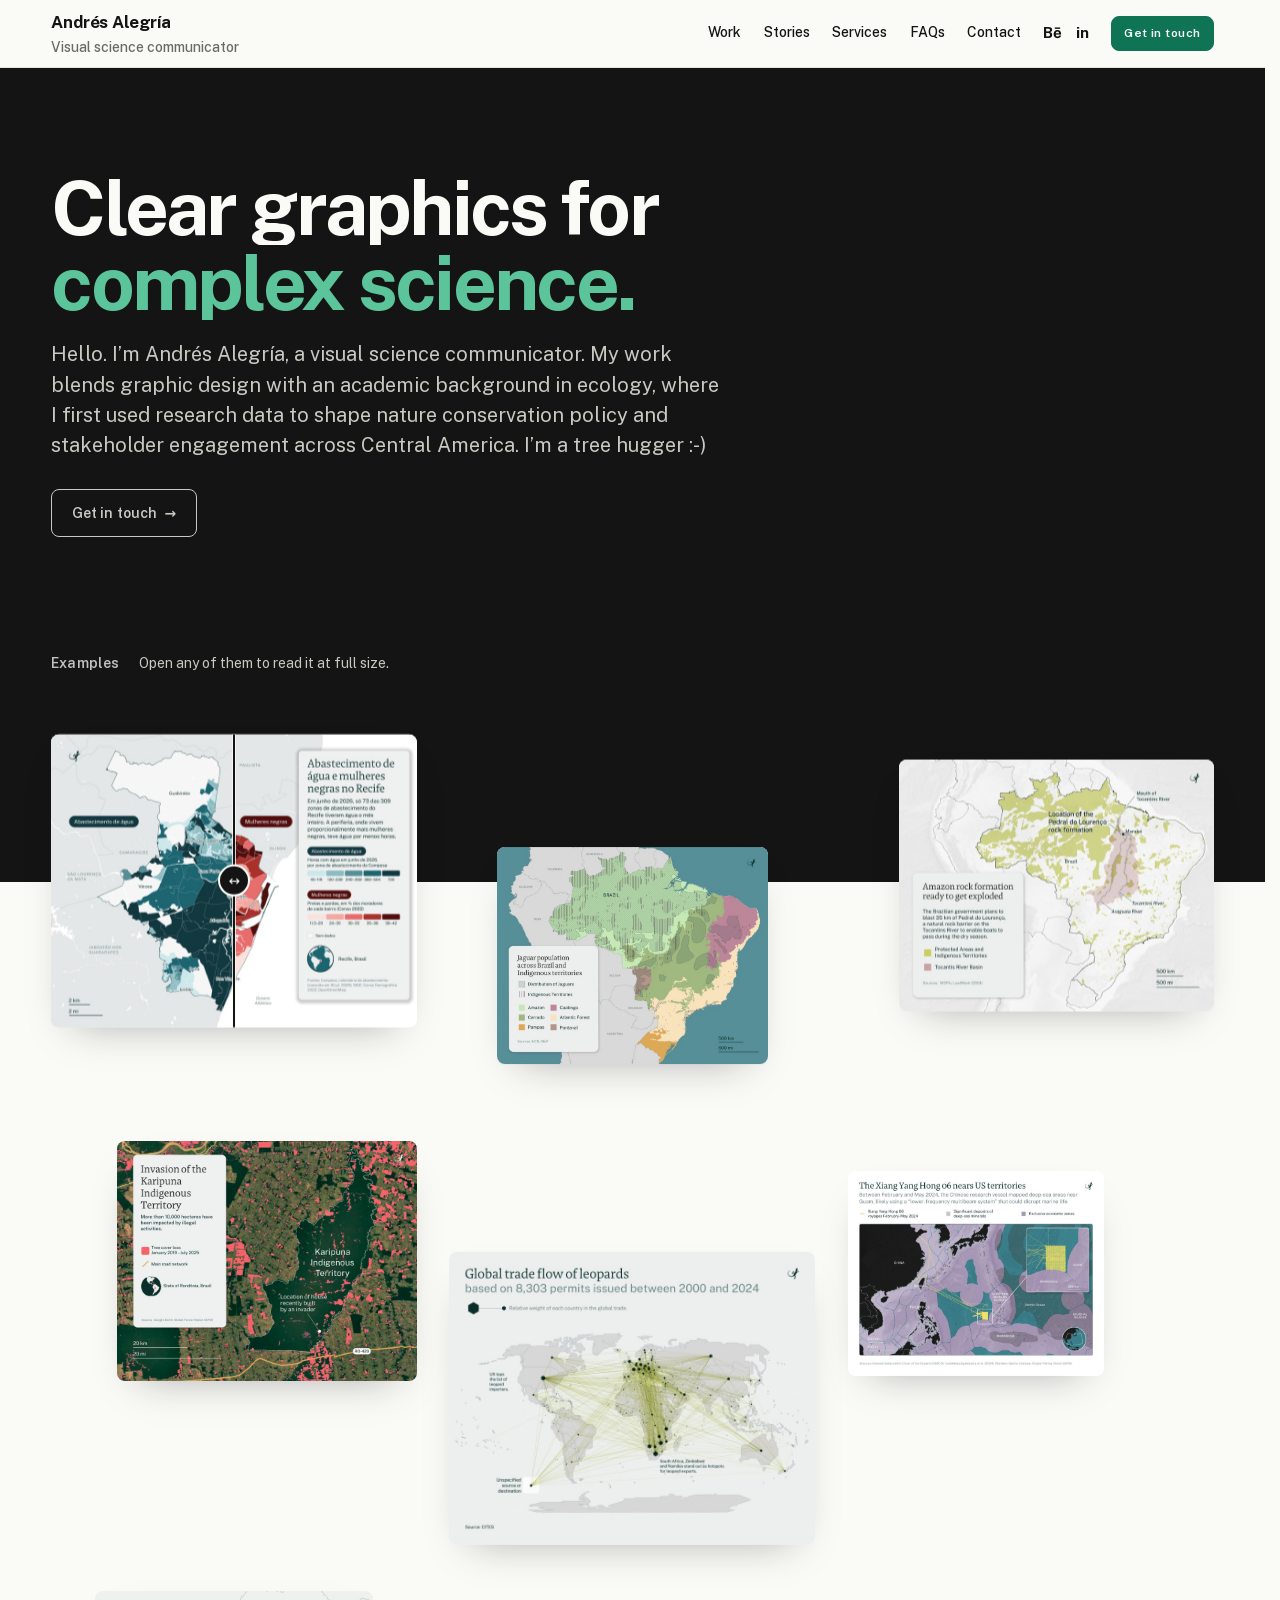
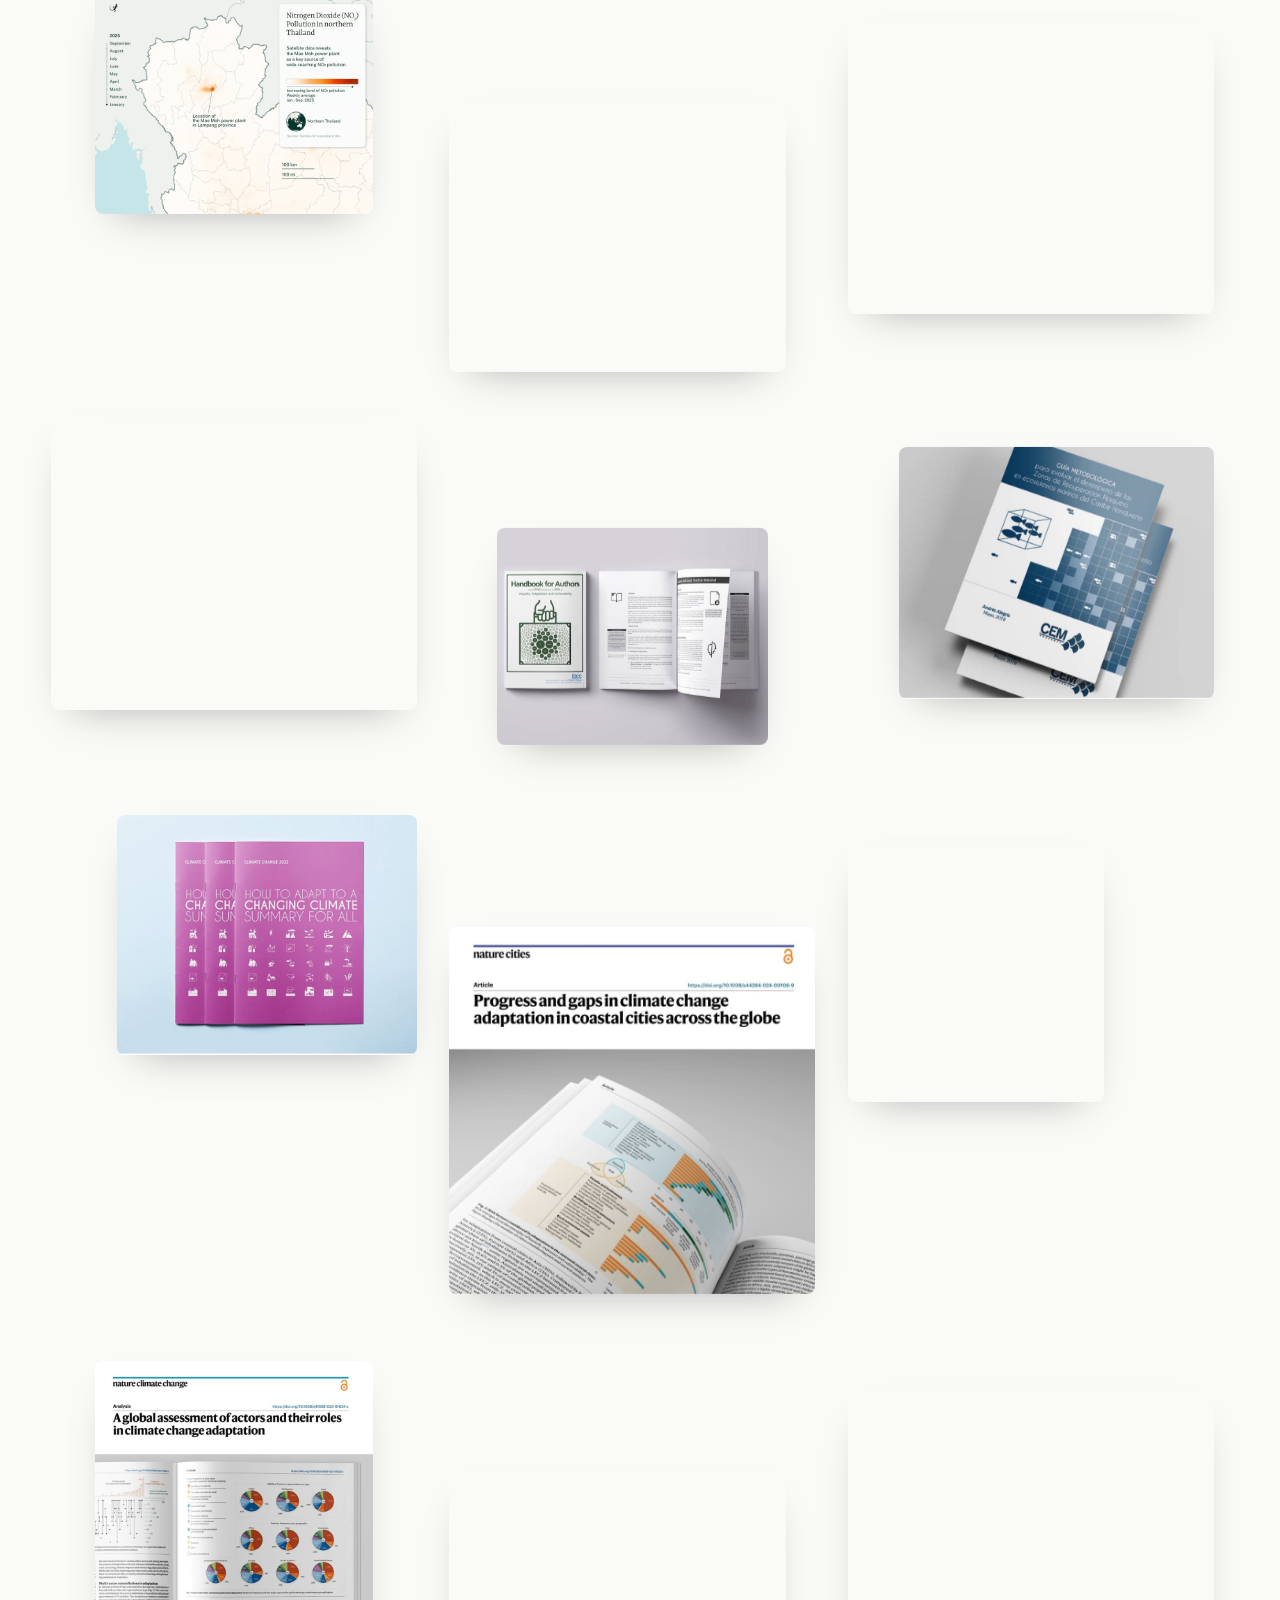
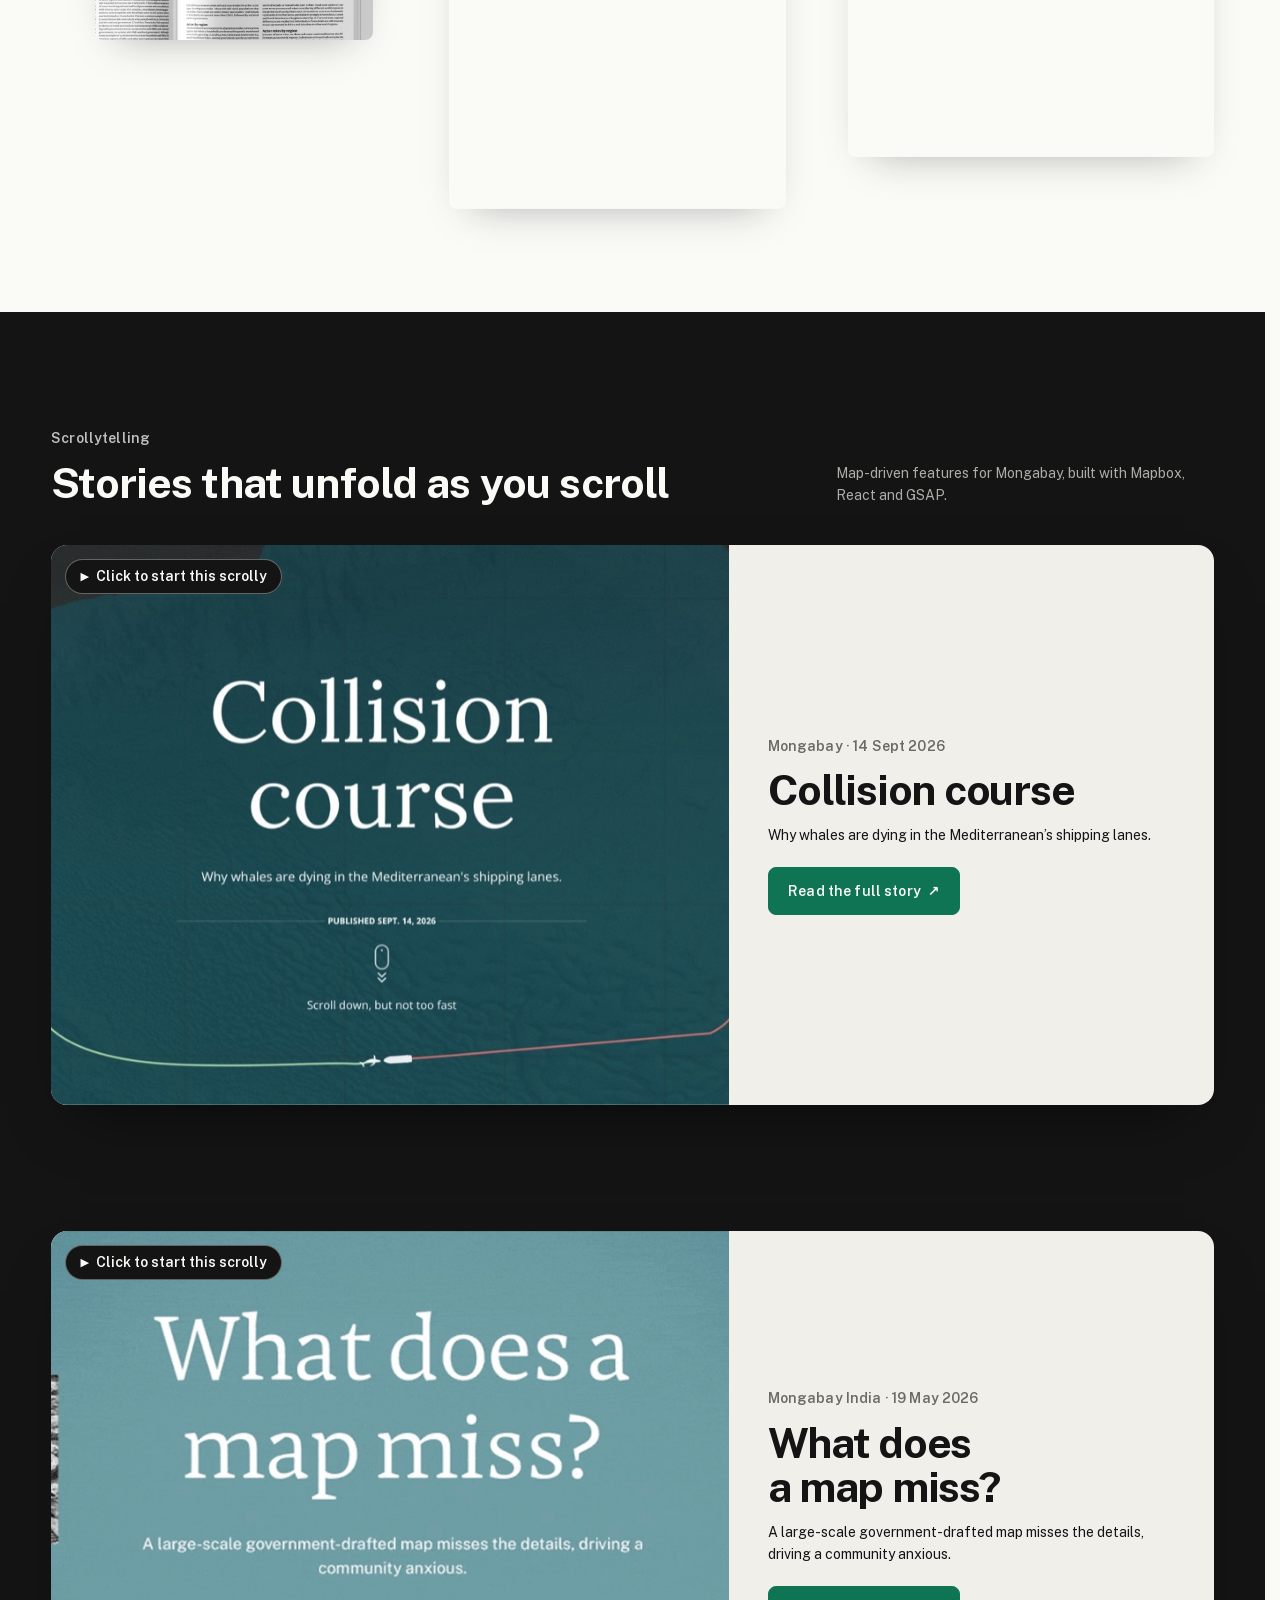
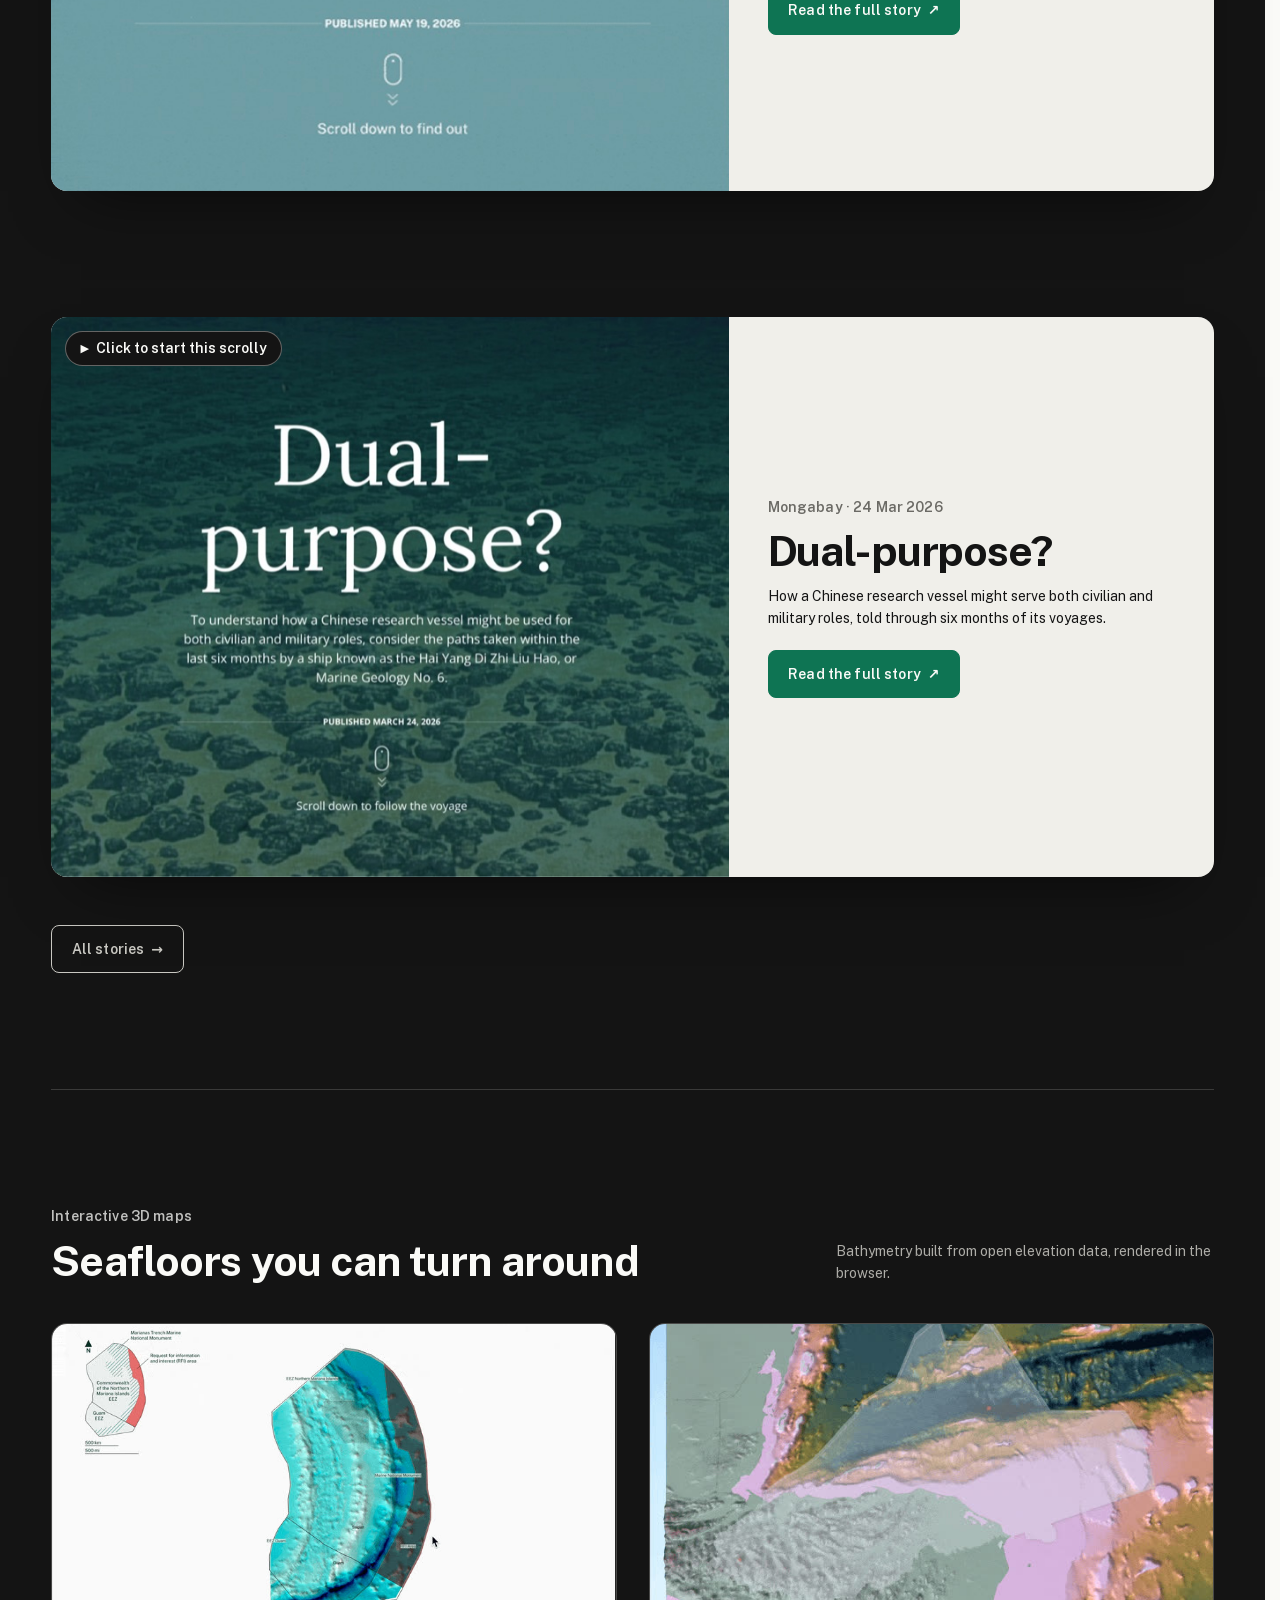
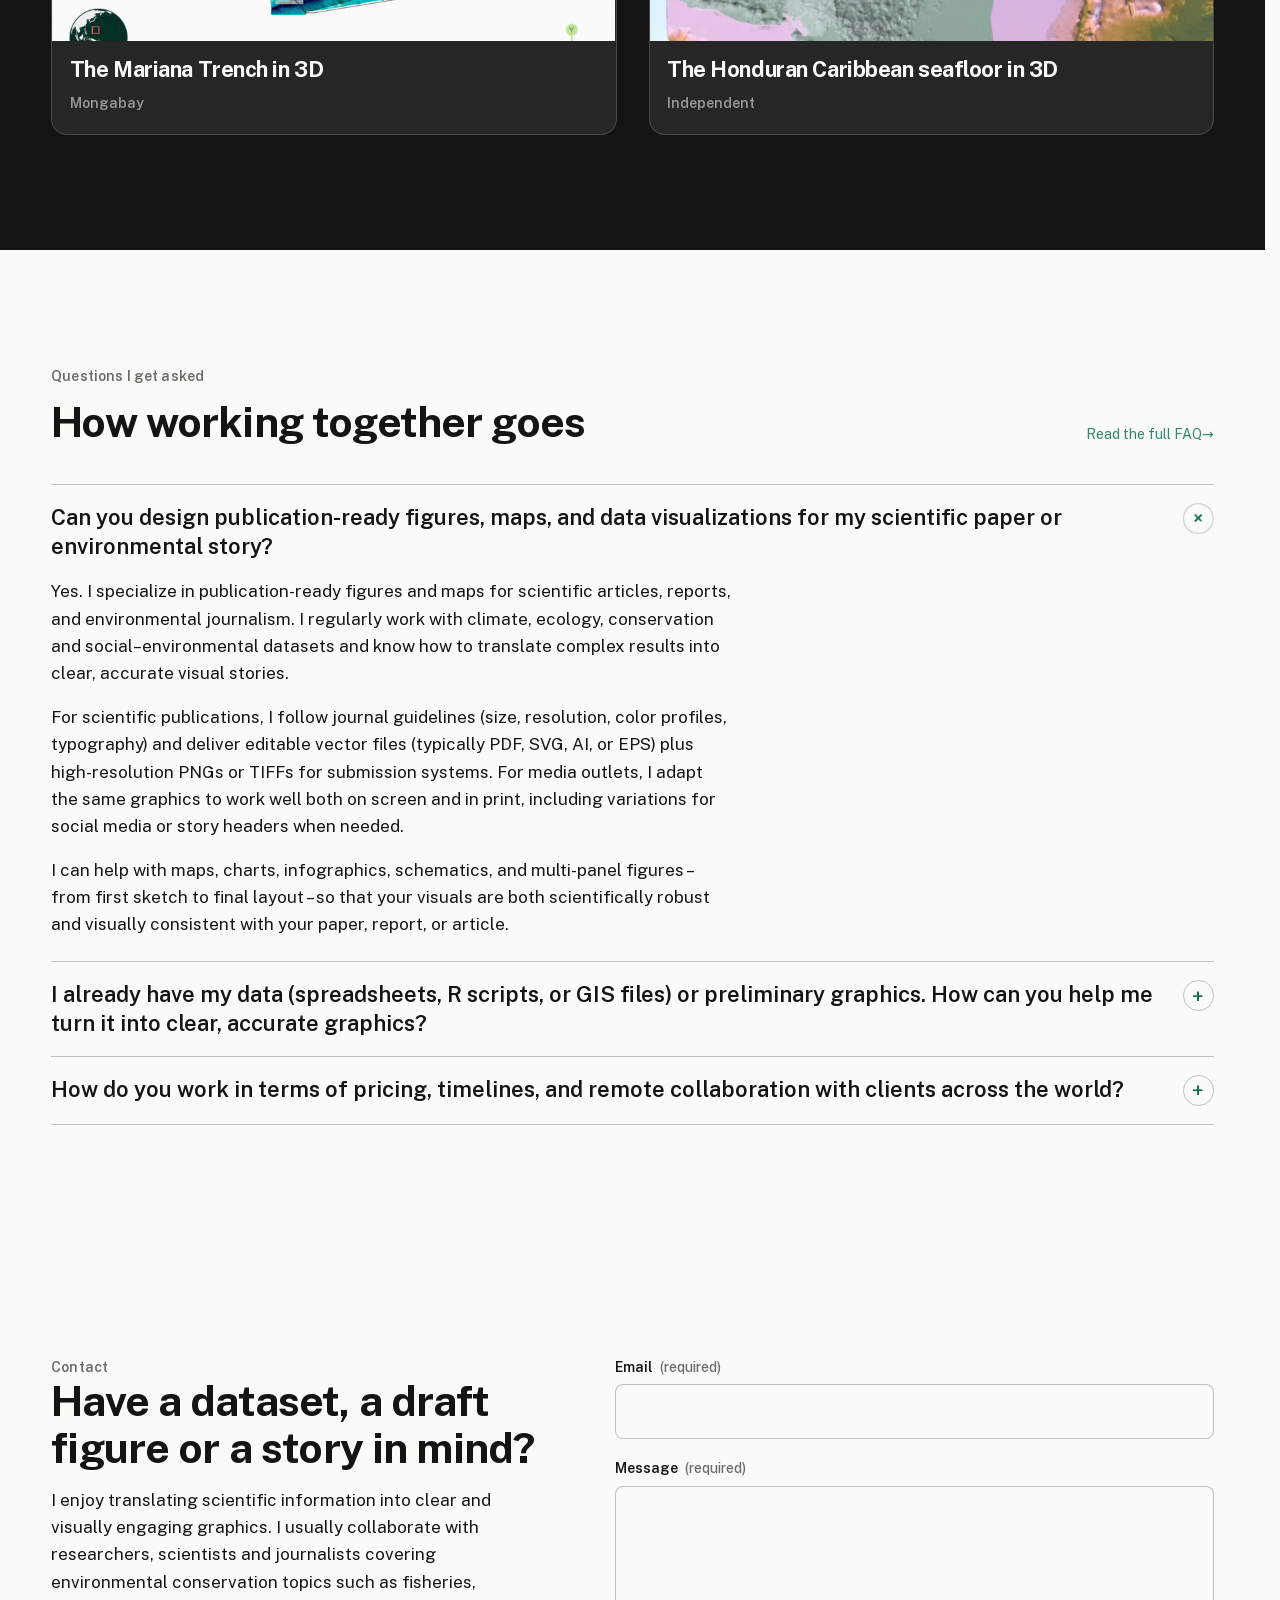
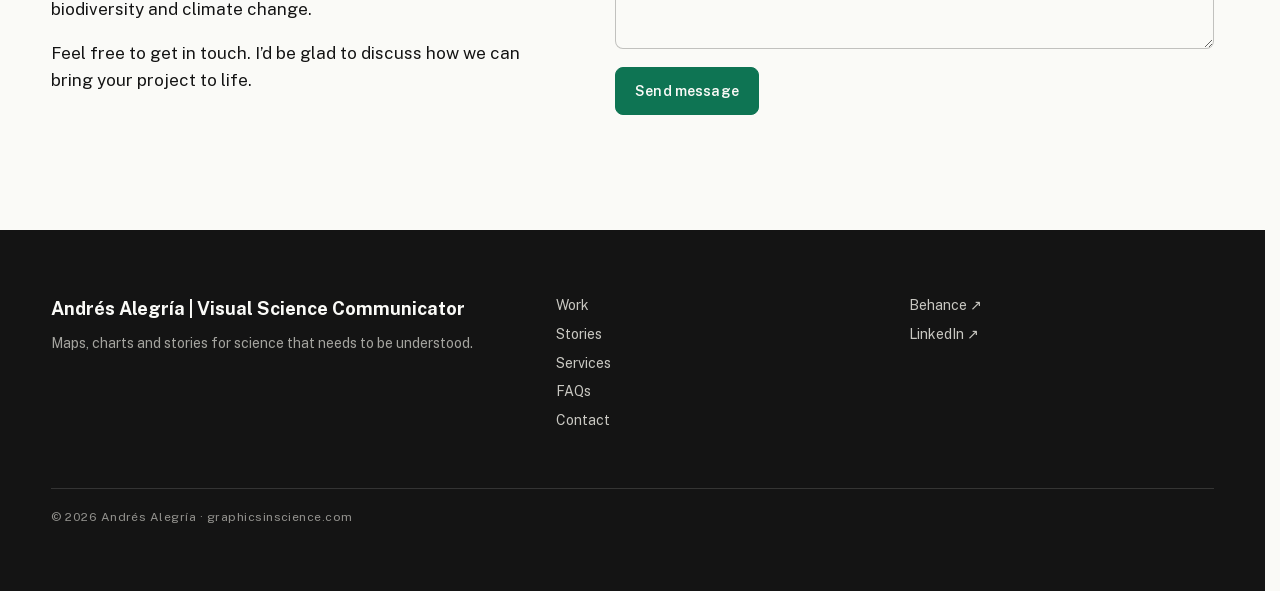
==== commit a028bb55: "New palette: paper and ink with one emerald accent Eight tokens replace the seven earthy colours: pa" ====
--- a/index.html
+++ b/index.html
@@ -7,7 +7,7 @@
   <title>Andrés Alegría | Visual Science Communicator</title>
   <meta name="description" content="Andrés Alegría, visual science communicator: maps, scrollytelling stories, 3D maps and publication design for researchers, NGOs and Mongabay.">
   <link rel="canonical" href="https://www.graphicsinscience.com/">
-  <meta name="theme-color" content="#1a3127">
+  <meta name="theme-color" content="#141414">
   <link rel="icon" href="favicon.svg" type="image/svg+xml">
   <meta property="og:type" content="website">
   <meta property="og:url" content="https://www.graphicsinscience.com/">
--- a/css/style.css
+++ b/css/style.css
@@ -4,24 +4,24 @@
 
 :root {
   /* palette — the only colours used on the site; adjust here */
-  --teal: #276f70;    /* primary actions, links */
-  --forest: #1a3127;  /* headings, dark bands */
-  --white: #e4e5e1;   /* page background */
-  --bone: #d8cdb9;    /* alternate sections */
-  --wine: #8e1033;    /* rare emphasis, link hover */
-  --black: #2b2d2b;   /* body text */
-  --brown: #8a5a2b;   /* tags, meta, dividers */
+  --paper: #fafaf7;          /* page background */
+  --card: #f0efea;           /* cards and quiet panels */
+  --ink: #141414;            /* text, headings, dark bands */
+  --ink-soft: #c9c8c2;       /* body text on the dark bands */
+  --meta: #6b6a65;           /* dates, publishers, small labels */
+  --emerald: #0e7453;        /* the one accent: buttons, links, focus */
+  --emerald-dark: #0b5e44;   /* accent hover */
+  --emerald-light: #5cc49a;  /* accent on the dark bands */
 
   /* roles */
-  --bg: var(--white);
-  --text: var(--black);
-  --heading: var(--forest);
-  --link: var(--teal);
-  --link-hover: var(--wine);
-  --line: rgb(26 49 39 / 0.14);         /* hairlines: forest at low opacity */
-  --line-strong: rgb(26 49 39 / 0.32);
-  --panel: rgb(26 49 39 / 0.05);        /* faint panel tint on white */
-  --shadow: 0 18px 40px -22px rgb(26 49 39 / 0.45); /* adjust card lift shadow here */
+  --bg: var(--paper);
+  --text: var(--ink);
+  --heading: var(--ink);
+  --link: var(--emerald);
+  --link-hover: var(--emerald-dark);
+  --line: rgb(20 20 20 / 0.1);          /* hairlines: ink at low opacity */
+  --line-strong: rgb(20 20 20 / 0.25);
+  --shadow: 0 18px 40px -22px rgb(20 20 20 / 0.35); /* adjust card lift shadow here */
 
   /* adjust fonts here */
   --font: "Public Sans", system-ui, -apple-system, "Segoe UI", Helvetica, Arial, sans-serif;
@@ -159,7 +159,7 @@
 }
 
 :focus-visible {
-  outline: 2px solid var(--teal);
+  outline: 2px solid var(--emerald);
   outline-offset: 2px;
 }
 
@@ -182,8 +182,8 @@
   z-index: 400;
   padding: 0.5rem 1rem;
   border-radius: var(--radius);
-  background: var(--teal);
-  color: var(--white);
+  background: var(--emerald);
+  color: var(--paper);
 }
 
 .skip-link:focus {
@@ -204,7 +204,7 @@
   font-size: var(--fs-small); /* adjust size of the small section labels here */
   font-weight: 600;
   letter-spacing: var(--tracking-label);
-  color: var(--brown);
+  color: var(--meta);
 }
 
 .prose {
@@ -236,10 +236,10 @@
   align-items: center;
   gap: 0.5em;
   padding: 0.85em 1.4em;
-  border: 1px solid var(--teal);
+  border: 1px solid var(--emerald);
   border-radius: var(--radius);
-  background: var(--teal);
-  color: var(--white);
+  background: var(--emerald);
+  color: var(--paper);
   font-size: var(--fs-small);
   font-weight: 600;
   letter-spacing: 0.01em;
@@ -248,9 +248,9 @@
 }
 
 .button:hover {
-  background: var(--wine);
-  border-color: var(--wine);
-  color: var(--white);
+  background: var(--emerald-dark);
+  border-color: var(--emerald-dark);
+  color: var(--paper);
   transform: translateY(-1px);
 }
 
@@ -262,8 +262,15 @@
 
 .button--ghost:hover {
   background: transparent;
-  color: var(--wine);
-  border-color: var(--wine);
+  color: var(--emerald-dark);
+  border-color: var(--emerald-dark);
+}
+
+/* on the dark bands the ghost button lights up in the lighter green */
+.hero .button--ghost:hover,
+.section--ink .button--ghost:hover {
+  color: var(--emerald-light);
+  border-color: var(--emerald-light);
 }
 
 .button:disabled {
@@ -295,19 +302,13 @@
   top: 0;
   z-index: 100;
   height: var(--header-h);
-  background: rgb(228 229 225 / 0.92); /* page colour, slightly translucent */
+  background: rgb(250 250 247 / 0.92); /* page colour, slightly translucent */
   border-bottom: 1px solid var(--line);
   transition: transform 0.35s var(--ease);
 }
 
 .site-header.is-hidden {
   transform: translateY(-100%);
-}
-
-.site-header--dark {
-  background: rgb(26 49 39 / 0.94);
-  border-bottom-color: rgb(216 205 185 / 0.16);
-  color: var(--bone);
 }
 
 .header-inner {
@@ -327,11 +328,7 @@
 }
 
 .site-title:hover {
-  color: var(--teal);
-}
-
-.site-header--dark .site-title:hover {
-  color: var(--white);
+  color: var(--emerald);
 }
 
 .site-title small {
@@ -339,11 +336,7 @@
   font-size: var(--fs-small); /* adjust tagline size here */
   font-weight: 500;
   letter-spacing: 0;
-  color: var(--brown);
-}
-
-.site-header--dark .site-title small {
-  color: rgb(216 205 185 / 0.7);
+  color: var(--meta);
 }
 
 .site-nav {
@@ -368,11 +361,7 @@
 }
 
 .site-nav a:hover {
-  color: var(--teal);
-}
-
-.site-header--dark .site-nav a:hover {
-  color: var(--white);
+  color: var(--emerald);
 }
 
 .header-social,
@@ -436,8 +425,8 @@
   justify-content: center;
   gap: 2.5rem;
   padding: var(--gutter);
-  background: var(--forest);
-  color: var(--bone);
+  background: var(--ink);
+  color: var(--paper);
 }
 
 .mobile-menu[hidden] {
@@ -464,41 +453,27 @@
   padding-block: var(--section-y);
 }
 
-.section--bone {
-  background: var(--bone);
-}
-
-.section--forest {
-  background: var(--forest);
-  color: var(--bone);
-}
-
-.section--forest h1,
-.section--forest h2,
-.section--forest h3 {
-  color: var(--white);
-}
-
-.section--forest .label {
-  color: rgb(216 205 185 / 0.75);
-}
-
-.section--forest a:not(.button) {
-  color: var(--bone);
-}
-
-.section--forest a:not(.button):hover {
-  color: var(--white);
-}
-
-.section--bone a:not(.button) {
-  color: var(--forest); /* teal fails contrast on bone, so links go forest with an underline */
-  text-decoration: underline;
-  text-underline-offset: 0.15em;
-}
-
-.section--bone a:not(.button):hover {
-  color: var(--wine);
+.section--ink {
+  background: var(--ink);
+  color: var(--ink-soft);
+}
+
+.section--ink h1,
+.section--ink h2,
+.section--ink h3 {
+  color: var(--paper);
+}
+
+.section--ink .label {
+  color: rgb(250 250 247 / 0.75);
+}
+
+.section--ink a:not(.button) {
+  color: var(--emerald-light);
+}
+
+.section--ink a:not(.button):hover {
+  color: var(--paper);
 }
 
 .section-head {
@@ -532,8 +507,8 @@
 
 .hero {
   position: relative;
-  background: var(--forest);
-  color: var(--bone);
+  background: var(--ink);
+  color: var(--ink-soft);
   padding: clamp(3.5rem, 8vw, 7rem) 0 clamp(4rem, 9vw, 8rem);
 }
 
@@ -547,20 +522,20 @@
   font-size: var(--fs-hero);
   line-height: 0.98;
   letter-spacing: -0.035em;
-  color: var(--white);
+  color: var(--paper);
   text-wrap: balance;
 }
 
 .hero__title em {
   font-style: normal;
-  color: var(--bone);
+  color: var(--emerald-light);
 }
 
 .hero__lead {
   max-width: 56ch;
   font-size: var(--fs-lead);
   line-height: 1.5;
-  color: var(--bone);
+  color: var(--ink-soft);
 }
 
 .hero__actions {
@@ -587,7 +562,7 @@
   position: absolute;
   inset: 0 0 auto;
   height: clamp(120px, 18vw, 260px); /* adjust how far the dark band reaches into the wall here */
-  background: var(--forest);
+  background: var(--ink);
 }
 
 .wall__head {
@@ -597,12 +572,12 @@
   flex-wrap: wrap;
   align-items: baseline;
   gap: 0.4rem 1.2rem; /* adjust space between the label and the line beside it here */
-  color: var(--bone);
+  color: var(--ink-soft);
   padding-bottom: clamp(1.2rem, 3vw, 2.4rem);
 }
 
 .wall__head .label {
-  color: rgb(216 205 185 / 0.75);
+  color: rgb(250 250 247 / 0.75);
 }
 
 .wall__head p {
@@ -678,7 +653,7 @@
   padding: 0;
   border: 0;
   border-radius: var(--radius);
-  background: var(--white);
+  background: var(--paper);
   box-shadow: var(--shadow);
   overflow: hidden;
   cursor: zoom-in;
@@ -751,14 +726,14 @@
   color: inherit;
   border-radius: var(--radius-lg);
   overflow: hidden;
-  background: rgb(216 205 185 / 0.08);
-  border: 1px solid rgb(216 205 185 / 0.16);
+  background: rgb(250 250 247 / 0.08);
+  border: 1px solid rgb(250 250 247 / 0.16);
   transition: transform 0.35s var(--ease), border-color 0.2s ease;
 }
 
 .story-card:hover {
   transform: translateY(-4px);
-  border-color: rgb(216 205 185 / 0.45);
+  border-color: rgb(250 250 247 / 0.45);
 }
 
 .story-card img,
@@ -786,8 +761,12 @@
   opacity: 0.7;
 }
 
-.section--forest .story-card:hover h3 {
-  color: var(--white);
+.section--ink a.story-card {
+  color: var(--ink-soft);
+}
+
+.section--ink .story-card:hover h3 {
+  color: var(--paper);
 }
 
 /* on the home page the 3D maps follow the scrollies in the same dark band, after a thin divider */
@@ -797,7 +776,7 @@
 
 .stories-teaser + .interactive .wrap {
   padding-top: var(--section-y);
-  border-top: 1px solid rgb(216 205 185 / 0.16); /* adjust divider colour here */
+  border-top: 1px solid rgb(250 250 247 / 0.16); /* adjust divider colour here */
 }
 
 /* ==========================================================================
@@ -823,7 +802,7 @@
   font-size: var(--fs-h3);
   font-weight: 600;
   line-height: 1.3;
-  color: var(--forest);
+  color: var(--ink);
 }
 
 .accordion__item summary::-webkit-details-marker {
@@ -840,7 +819,7 @@
   border: 1px solid var(--line-strong);
   border-radius: 50%;
   font-weight: 400;
-  color: var(--teal);
+  color: var(--emerald);
   transition: transform 0.3s var(--ease);
 }
 
@@ -883,13 +862,13 @@
   margin-bottom: 0.4rem;
   font-size: var(--fs-small);
   font-weight: 600;
-  color: var(--forest);
+  color: var(--ink);
 }
 
 .field__required {
   margin-left: 0.3em;
   font-weight: 500;
-  color: var(--brown);
+  color: var(--meta);
 }
 
 .field input,
@@ -899,7 +878,7 @@
   padding: 0.8rem 0.9rem;
   border: 1px solid var(--line-strong);
   border-radius: var(--radius);
-  background: rgb(228 229 225 / 0.6);
+  background: rgb(250 250 247 / 0.6);
   color: inherit;
   font: inherit;
   transition: border-color 0.2s ease;
@@ -907,9 +886,9 @@
 
 .field input:focus,
 .field textarea:focus {
-  border-color: var(--teal);
+  border-color: var(--emerald);
   outline: none;
-  box-shadow: 0 0 0 2px rgb(39 111 112 / 0.25);
+  box-shadow: 0 0 0 2px rgb(14 116 83 / 0.25);
 }
 
 .field textarea {
@@ -924,7 +903,7 @@
 .form-status {
   margin: 0;
   font-size: var(--fs-small);
-  color: var(--forest);
+  color: var(--ink);
 }
 
 .spam-trap {
@@ -936,8 +915,8 @@
    ========================================================================== */
 
 .site-footer {
-  background: var(--forest);
-  color: var(--bone);
+  background: var(--ink);
+  color: var(--ink-soft);
   padding-block: clamp(2.5rem, 5vw, 4.5rem);
 }
 
@@ -951,7 +930,7 @@
   margin: 0 0 0.5rem;
   font-size: 1.15rem;
   font-weight: 700;
-  color: var(--white);
+  color: var(--paper);
 }
 
 .footer__tagline {
@@ -969,20 +948,20 @@
 
 .footer__nav a,
 .footer__social a {
-  color: var(--bone);
+  color: var(--ink-soft);
   font-size: var(--fs-small);
 }
 
 .footer__nav a:hover,
 .footer__social a:hover {
-  color: var(--white);
+  color: var(--paper);
 }
 
 .footer__note {
   grid-column: 1 / -1;
   margin: 1.5rem 0 0;
   padding-top: 1.2rem;
-  border-top: 1px solid rgb(216 205 185 / 0.2);
+  border-top: 1px solid rgb(250 250 247 / 0.2);
   font-size: var(--fs-label);
   letter-spacing: 0.04em;
   opacity: 0.7;
@@ -998,8 +977,8 @@
   z-index: 300;
   display: grid;
   grid-template-columns: minmax(0, 1fr) minmax(280px, 360px);
-  background: rgb(26 49 39 / 0.97); /* forest, nearly opaque */
-  color: var(--bone);
+  background: rgb(20 20 20 / 0.97); /* ink, nearly opaque */
+  color: var(--ink-soft);
 }
 
 .lightbox[hidden] {
@@ -1021,7 +1000,7 @@
   height: auto;
   object-fit: contain;
   border-radius: var(--radius);
-  background: var(--white);
+  background: var(--paper);
 }
 
 .lightbox__info {
@@ -1029,13 +1008,13 @@
   flex-direction: column;
   gap: 0.8rem;
   padding: clamp(1.5rem, 3vw, 2.5rem) clamp(1.2rem, 2.5vw, 2rem);
-  border-left: 1px solid rgb(216 205 185 / 0.16);
+  border-left: 1px solid rgb(250 250 247 / 0.16);
   overflow: auto;
 }
 
 .lightbox__info h2 {
   font-size: var(--fs-h3);
-  color: var(--white);
+  color: var(--paper);
 }
 
 .lightbox__meta {
@@ -1069,10 +1048,10 @@
   height: 44px;
   display: grid;
   place-items: center;
-  border: 1px solid rgb(216 205 185 / 0.3);
+  border: 1px solid rgb(250 250 247 / 0.3);
   border-radius: 50%;
-  background: rgb(26 49 39 / 0.6);
-  color: var(--white);
+  background: rgb(20 20 20 / 0.6);
+  color: var(--paper);
   font-size: 1.2rem;
   cursor: pointer;
   transition: background-color 0.2s ease, border-color 0.2s ease;
@@ -1080,8 +1059,8 @@
 
 .lightbox__close:hover,
 .lightbox__nav:hover {
-  background: var(--teal);
-  border-color: var(--teal);
+  background: var(--emerald);
+  border-color: var(--emerald);
 }
 
 .lightbox__close {
@@ -1147,7 +1126,7 @@
   font-size: var(--fs-small);
   font-weight: 500;
   letter-spacing: 0;
-  color: var(--brown);
+  color: var(--meta);
 }
 
 .faq__question {
@@ -1220,7 +1199,7 @@
 
   .lightbox__info {
     border-left: 0;
-    border-top: 1px solid rgb(216 205 185 / 0.16);
+    border-top: 1px solid rgb(250 250 247 / 0.16);
     max-height: 40vh;
   }
 
@@ -1341,8 +1320,8 @@
   height: 44px;
   border: 1px solid var(--line-strong);
   border-radius: 50%;
-  background: var(--white);
-  color: var(--forest);
+  background: var(--paper);
+  color: var(--ink);
   font-size: 1.1rem;
   cursor: pointer;
   opacity: 0;
@@ -1358,9 +1337,9 @@
 }
 
 .to-top:hover {
-  background: var(--teal);
-  border-color: var(--teal);
-  color: var(--white);
+  background: var(--emerald);
+  border-color: var(--emerald);
+  color: var(--paper);
 }
 
 @media (max-width: 1023px) {
@@ -1374,8 +1353,8 @@
    ========================================================================== */
 
 .compare {
-  --handle-line: var(--forest); /* adjust slider line colour here */
-  --handle-grip: var(--forest); /* adjust slider grip colour here */
+  --handle-line: var(--ink); /* adjust slider line colour here */
+  --handle-grip: var(--ink); /* adjust slider grip colour here */
   position: relative;
   display: block;
   overflow: hidden;
@@ -1403,7 +1382,7 @@
   width: 2px; /* adjust slider line width here */
   margin-left: -1px;
   background: var(--handle-line);
-  box-shadow: 0 0 0 1px rgb(228 229 225 / 0.8);
+  box-shadow: 0 0 0 1px rgb(250 250 247 / 0.8);
   pointer-events: none;
 }
 
@@ -1417,10 +1396,10 @@
   display: grid;
   place-items: center;
   transform: translate(-50%, -50%);
-  border: 2px solid var(--white);
+  border: 2px solid var(--paper);
   border-radius: 50%;
   background: var(--handle-grip);
-  color: var(--bone);
+  color: var(--paper);
   font-size: 1.05rem;
   line-height: 1;
 }
@@ -1441,7 +1420,7 @@
 }
 
 .compare:has(.compare__range:focus-visible) .compare__handle::after {
-  outline: 2px solid var(--teal);
+  outline: 2px solid var(--emerald);
   outline-offset: 2px;
 }
 
@@ -1484,15 +1463,15 @@
   grid-template-columns: minmax(0, 1.4fr) minmax(0, 1fr); /* adjust picture / text split here */
   border-radius: var(--radius-lg);
   overflow: hidden;
-  background: var(--forest); /* adjust story card background here */
-  color: var(--bone);
+  background: var(--ink); /* adjust story card background here */
+  color: var(--ink-soft);
   transition: grid-template-columns 0.5s var(--ease);
 }
 
 .story-feature__media {
   position: relative;
   min-height: 0;
-  background: var(--black);
+  background: var(--ink);
 }
 
 .story-feature__media img {
@@ -1507,7 +1486,7 @@
   width: 100%;
   height: 100%;
   border: 0;
-  background: var(--white);
+  background: var(--paper);
 }
 
 /* the start and close buttons sit in the picture's top left corner */
@@ -1521,10 +1500,10 @@
   align-items: center;
   gap: 0.5em;
   padding: 0.55em 1em;
-  border: 1px solid rgb(216 205 185 / 0.35);
+  border: 1px solid rgb(250 250 247 / 0.35);
   border-radius: 999px;
-  background: var(--forest); /* adjust start button colour here */
-  color: var(--bone);
+  background: var(--ink); /* adjust start button colour here */
+  color: var(--paper);
   font: inherit;
   font-size: var(--fs-small); /* adjust start button text size here */
   font-weight: 600;
@@ -1540,8 +1519,8 @@
 
 .story-feature__start:hover,
 .story-feature__close:hover {
-  background: var(--teal);
-  color: var(--white);
+  background: var(--emerald);
+  color: var(--paper);
 }
 
 .story-feature__body {
@@ -1553,7 +1532,7 @@
 
 .story-feature__body .label {
   margin: 0;
-  color: rgb(216 205 185 / 0.75);
+  color: rgb(250 250 247 / 0.75);
 }
 
 .story-feature__title {
@@ -1562,7 +1541,7 @@
   font-weight: 700;
   line-height: 1.05;
   letter-spacing: -0.03em;
-  color: var(--white);
+  color: var(--paper);
 }
 
 .story-feature__deck {
@@ -1581,11 +1560,11 @@
 
 .story-feature__extra {
   font-size: var(--fs-small);
-  color: var(--bone);
+  color: var(--emerald-light);
 }
 
 .story-feature__extra:hover {
-  color: var(--white);
+  color: var(--paper);
 }
 
 /* playing: the card fills the screen below the header and the scrolly gets most of the width */
@@ -1628,14 +1607,14 @@
   }
 }
 
-/* the home page's story cards: bone on the forest band, sticking and stacking on wide screens */
+/* the home page's story cards: pale cards on the ink band, sticking and stacking on wide screens */
 .story-feature--stack {
   position: sticky;
   top: calc(var(--header-h) + 1.5rem);
   min-height: min(64vh, 560px);
   margin-bottom: 14vh;
-  background: var(--bone); /* adjust home story card background here */
-  color: var(--forest);
+  background: var(--card); /* adjust home story card background here */
+  color: var(--ink);
   box-shadow: 0 30px 60px -30px rgb(0 0 0 / 0.6);
   will-change: transform;
 }
@@ -1651,20 +1630,20 @@
 }
 
 .story-feature--stack .story-feature__body .label {
-  color: var(--brown);
+  color: var(--meta);
 }
 
 .story-feature--stack .story-feature__title {
-  color: var(--forest);
+  color: var(--ink);
 }
 
 .story-feature--stack .story-feature__deck {
-  color: var(--black);
+  color: var(--ink);
   opacity: 1;
 }
 
-.section--forest .story-feature--stack .story-feature__extra {
-  color: var(--forest); /* teal does not pass on bone */
+.section--ink .story-feature--stack .story-feature__extra {
+  color: var(--emerald); /* the darker emerald still passes on the card */
 }
 
 @media (max-width: 1023px) {
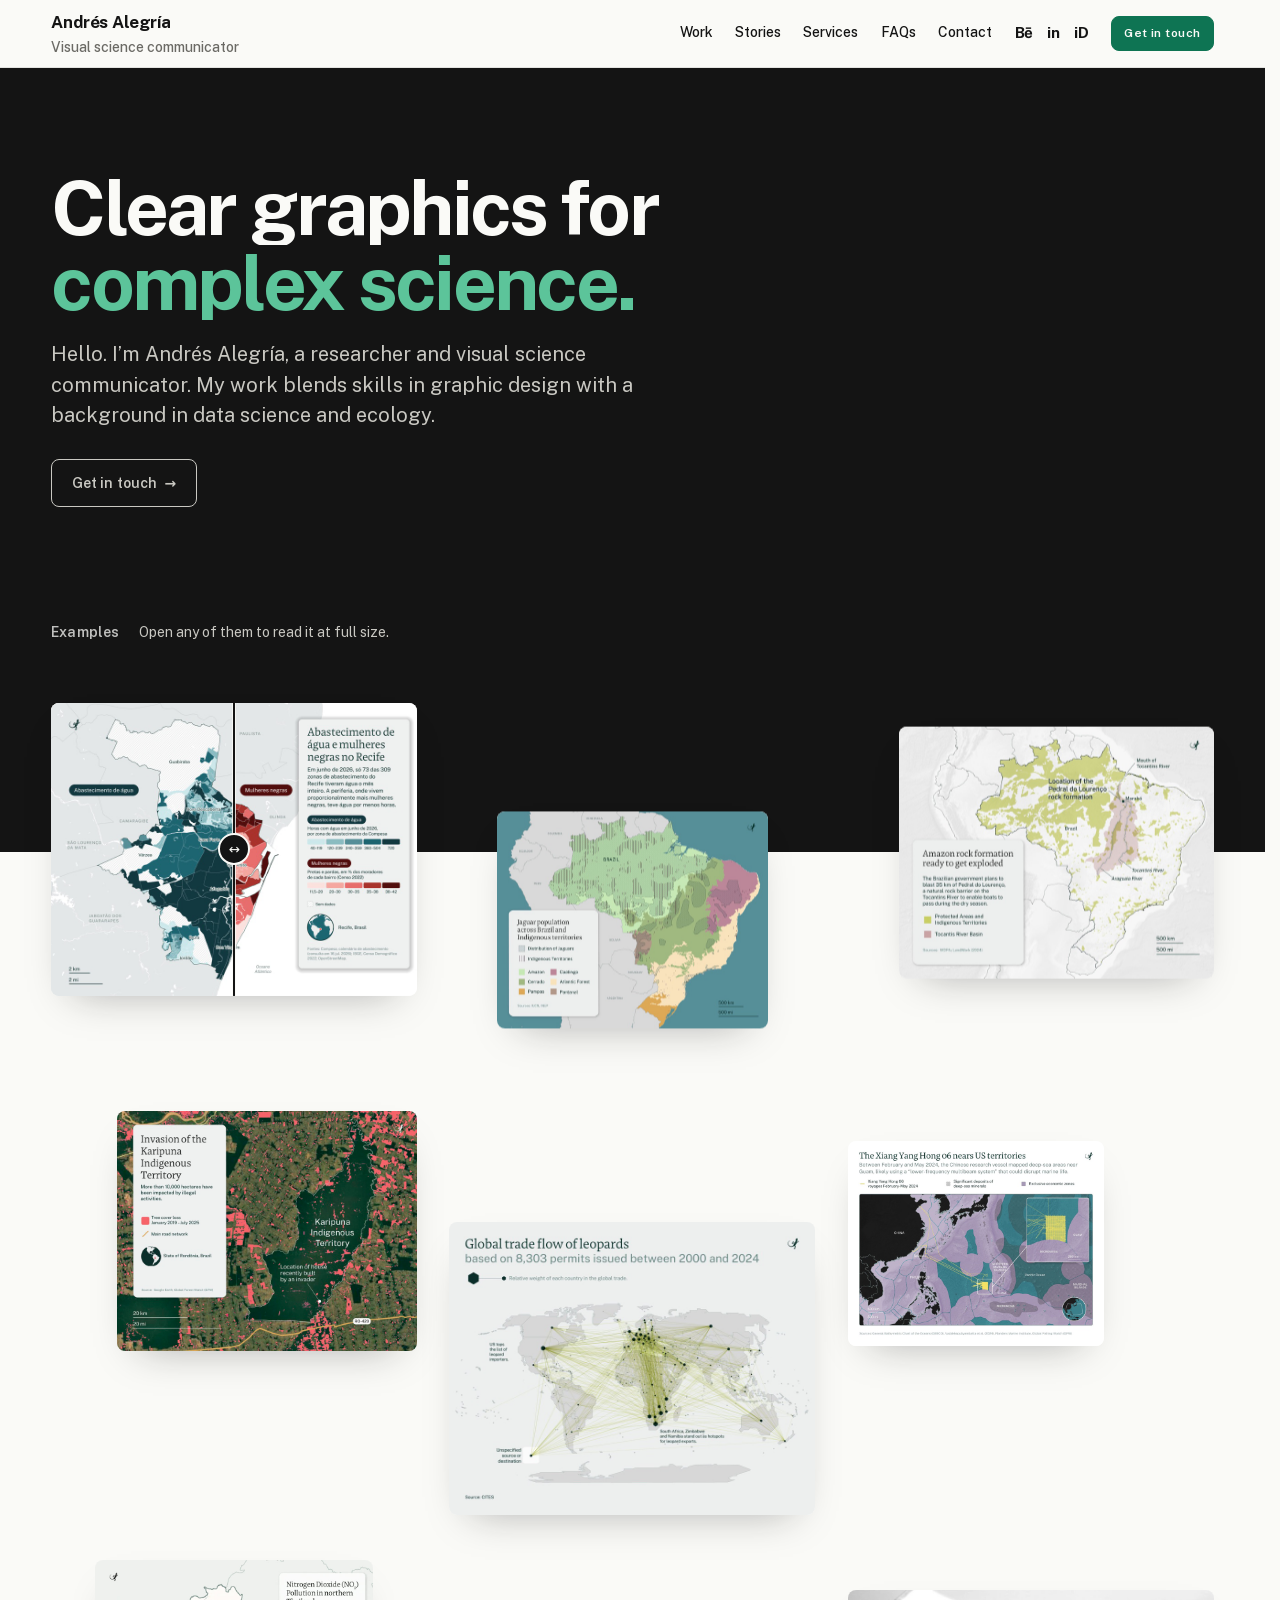
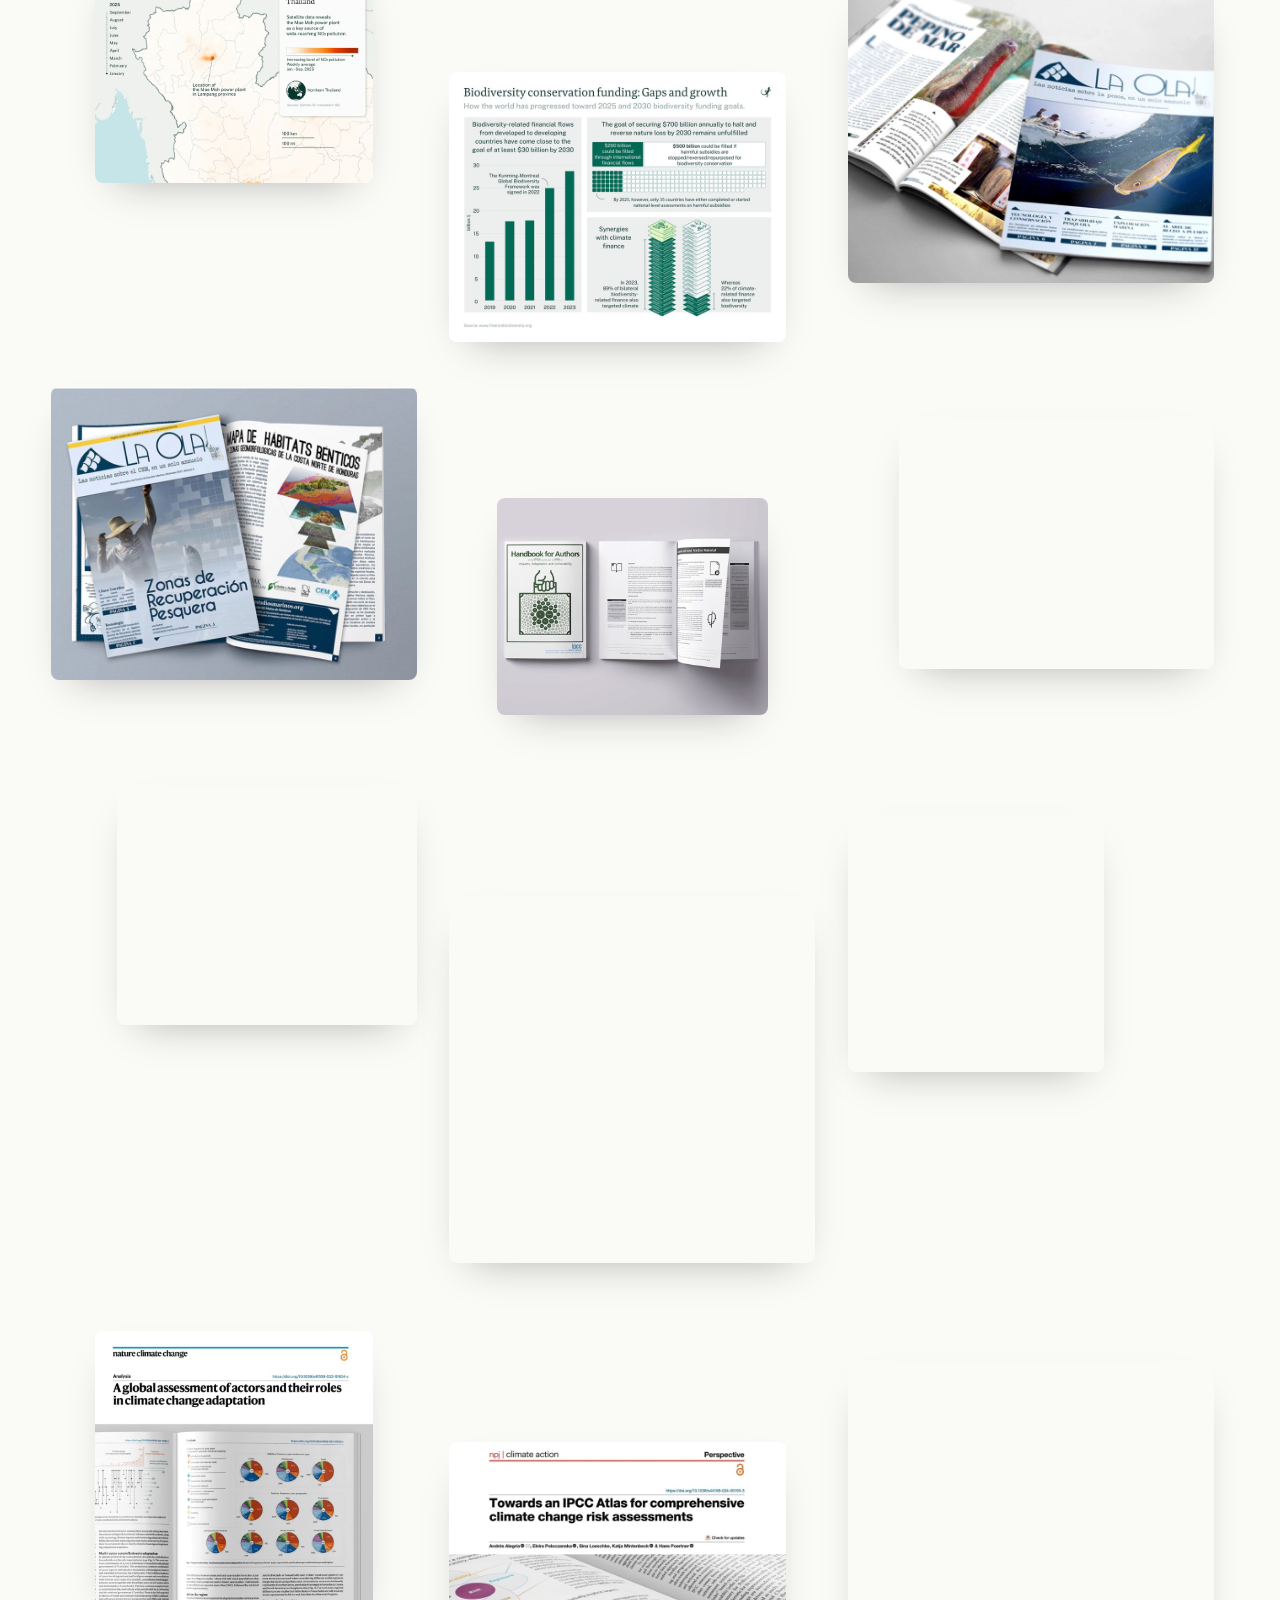
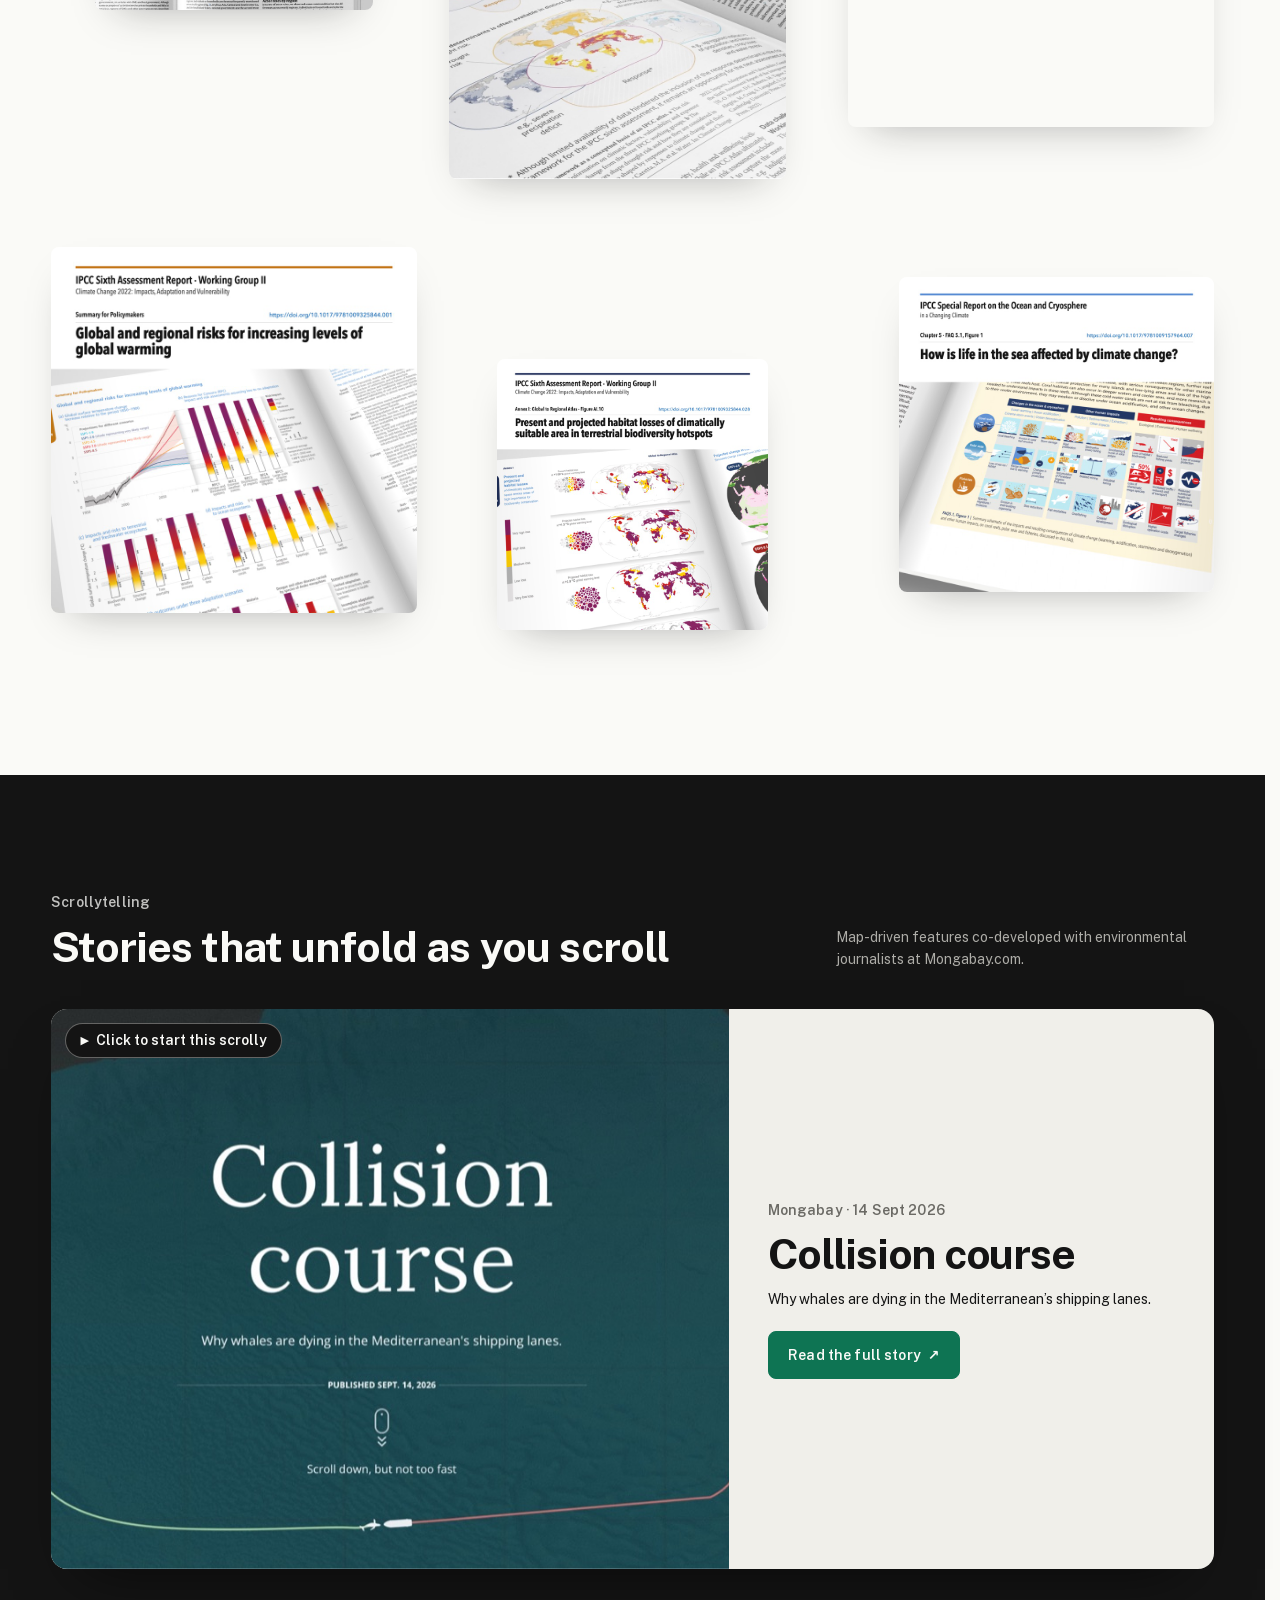
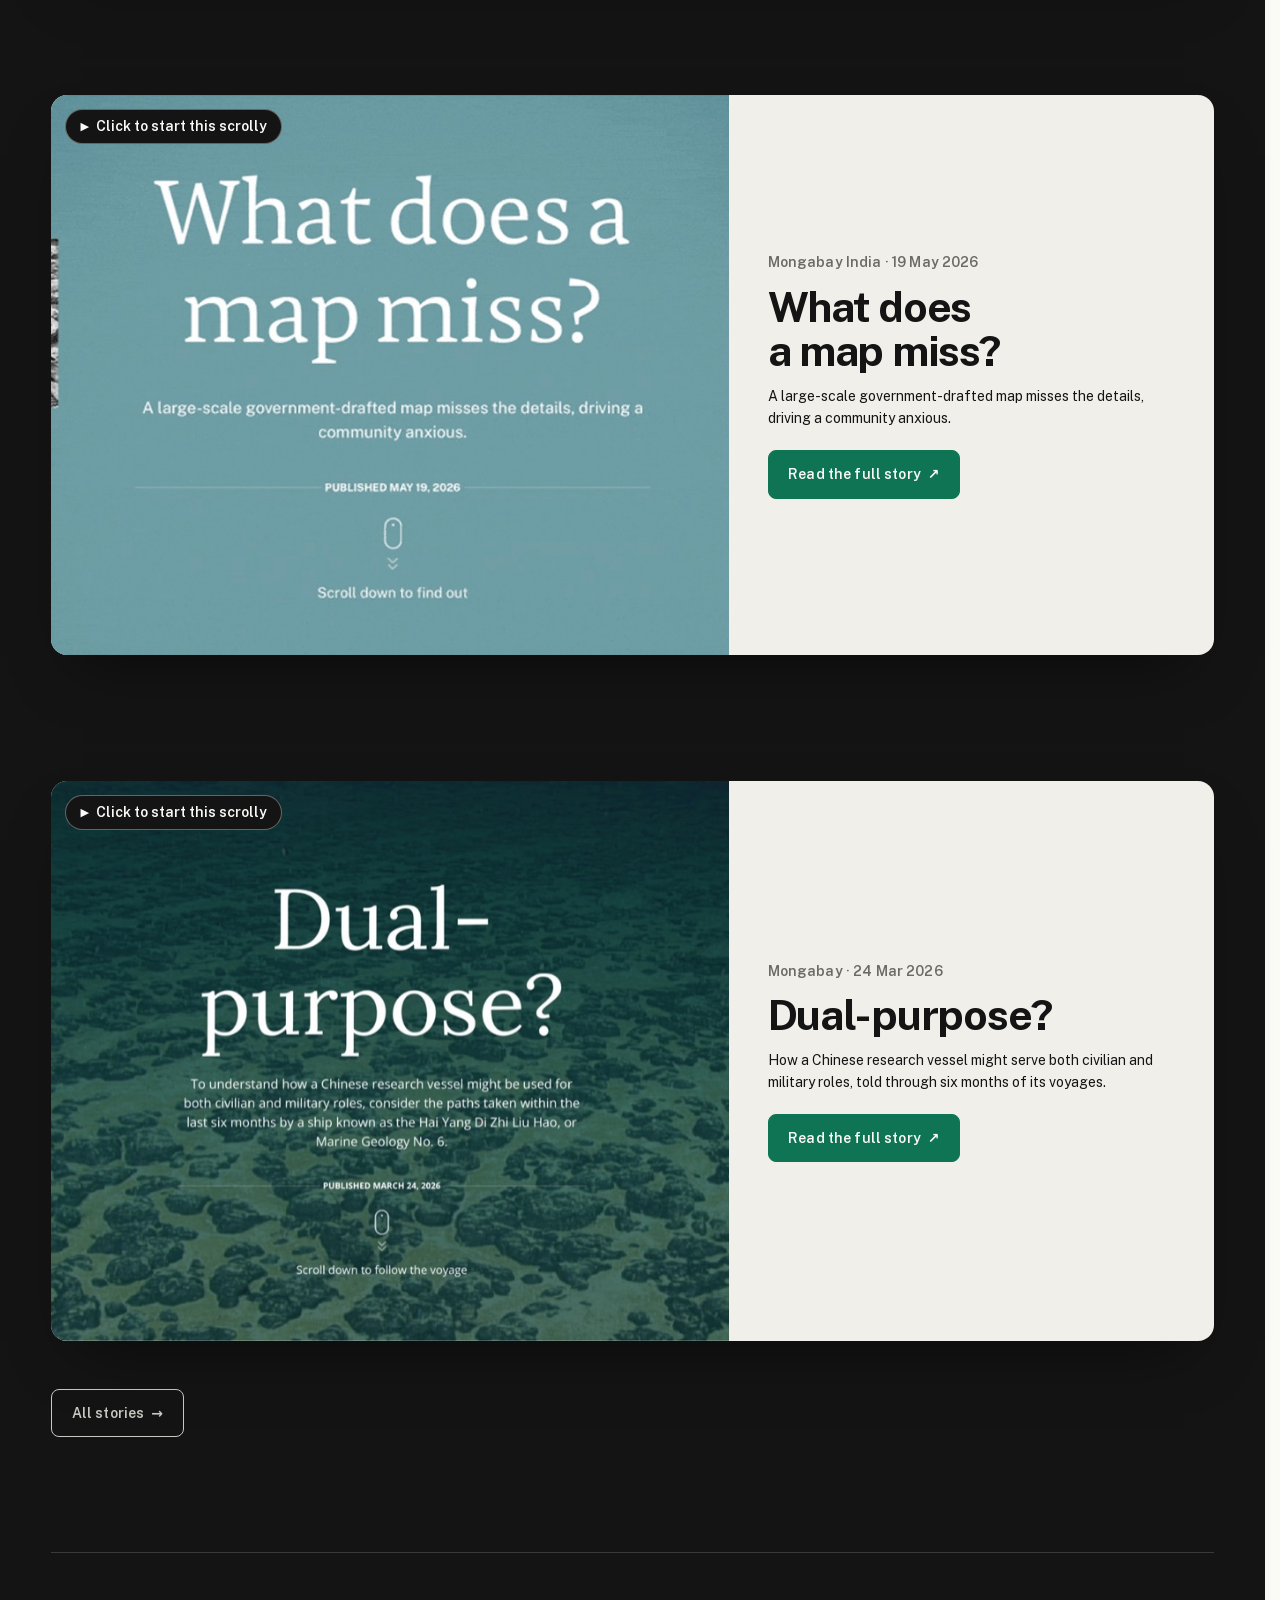
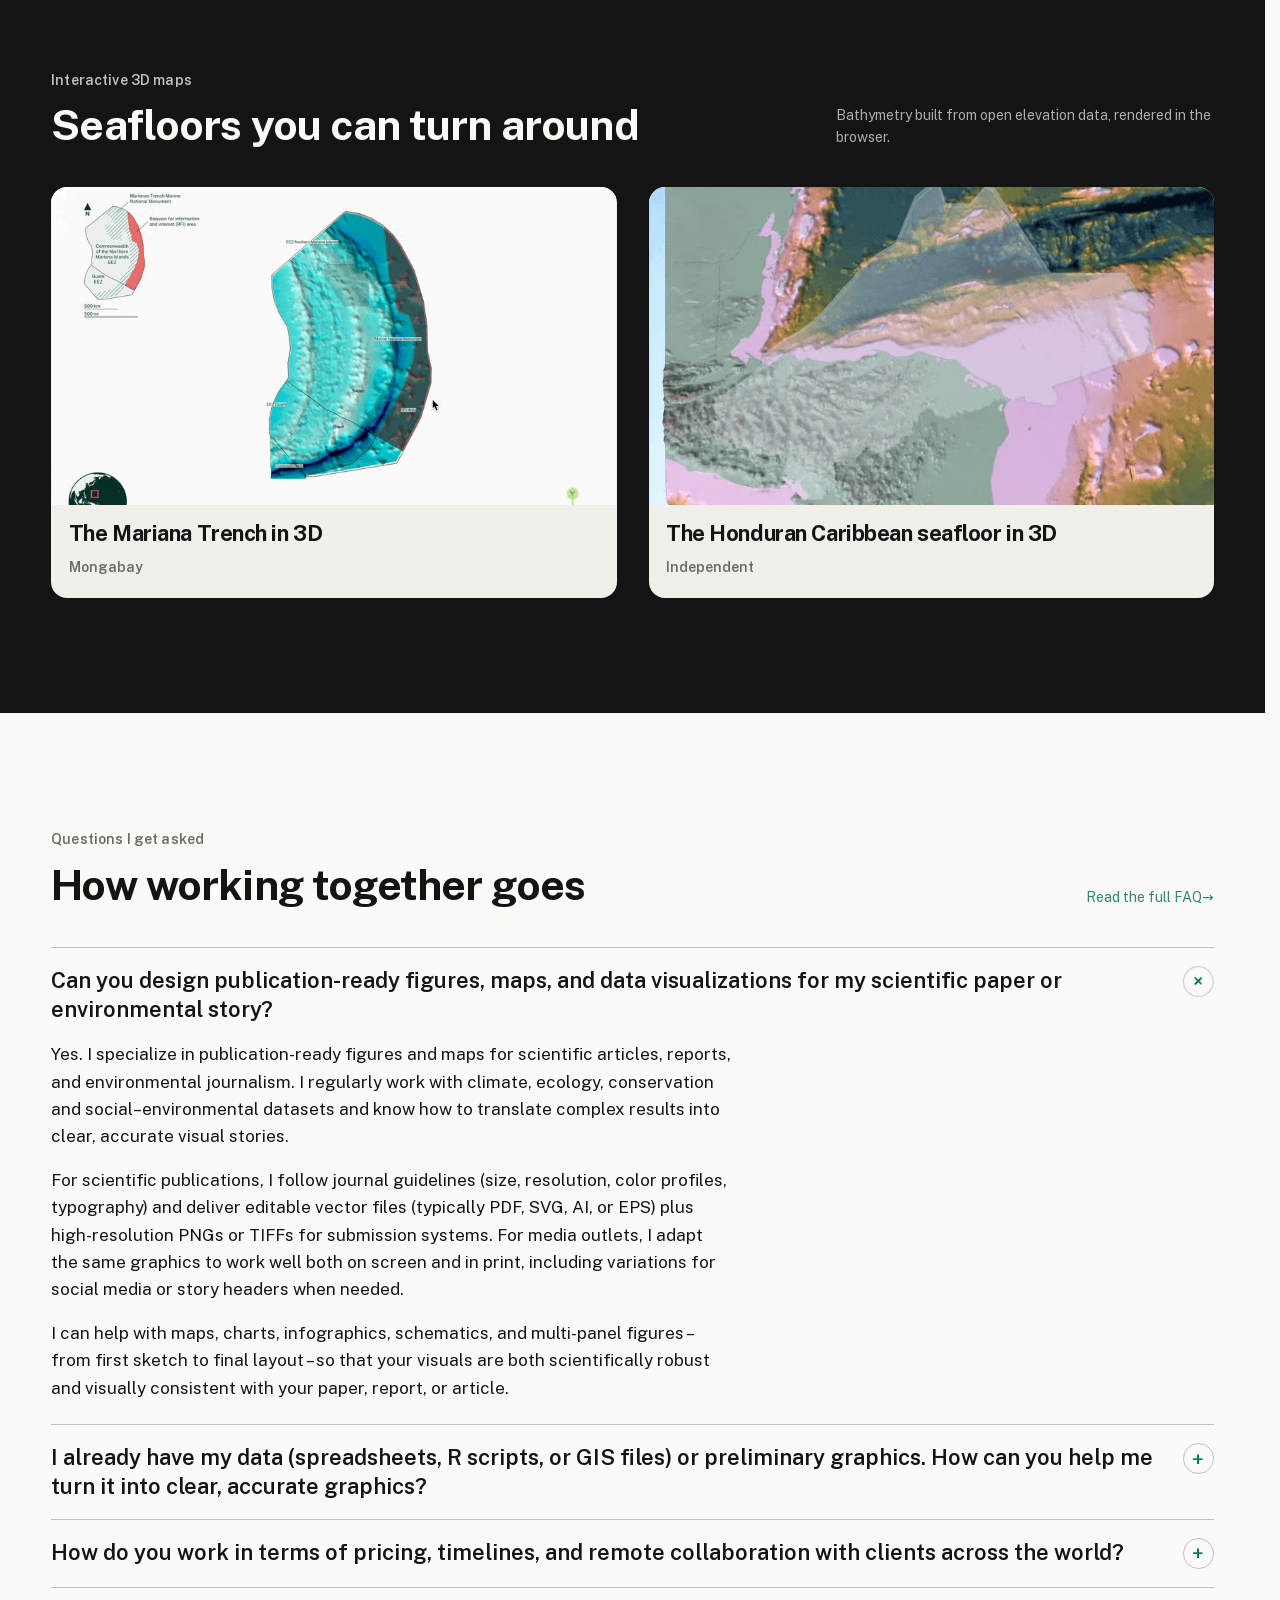
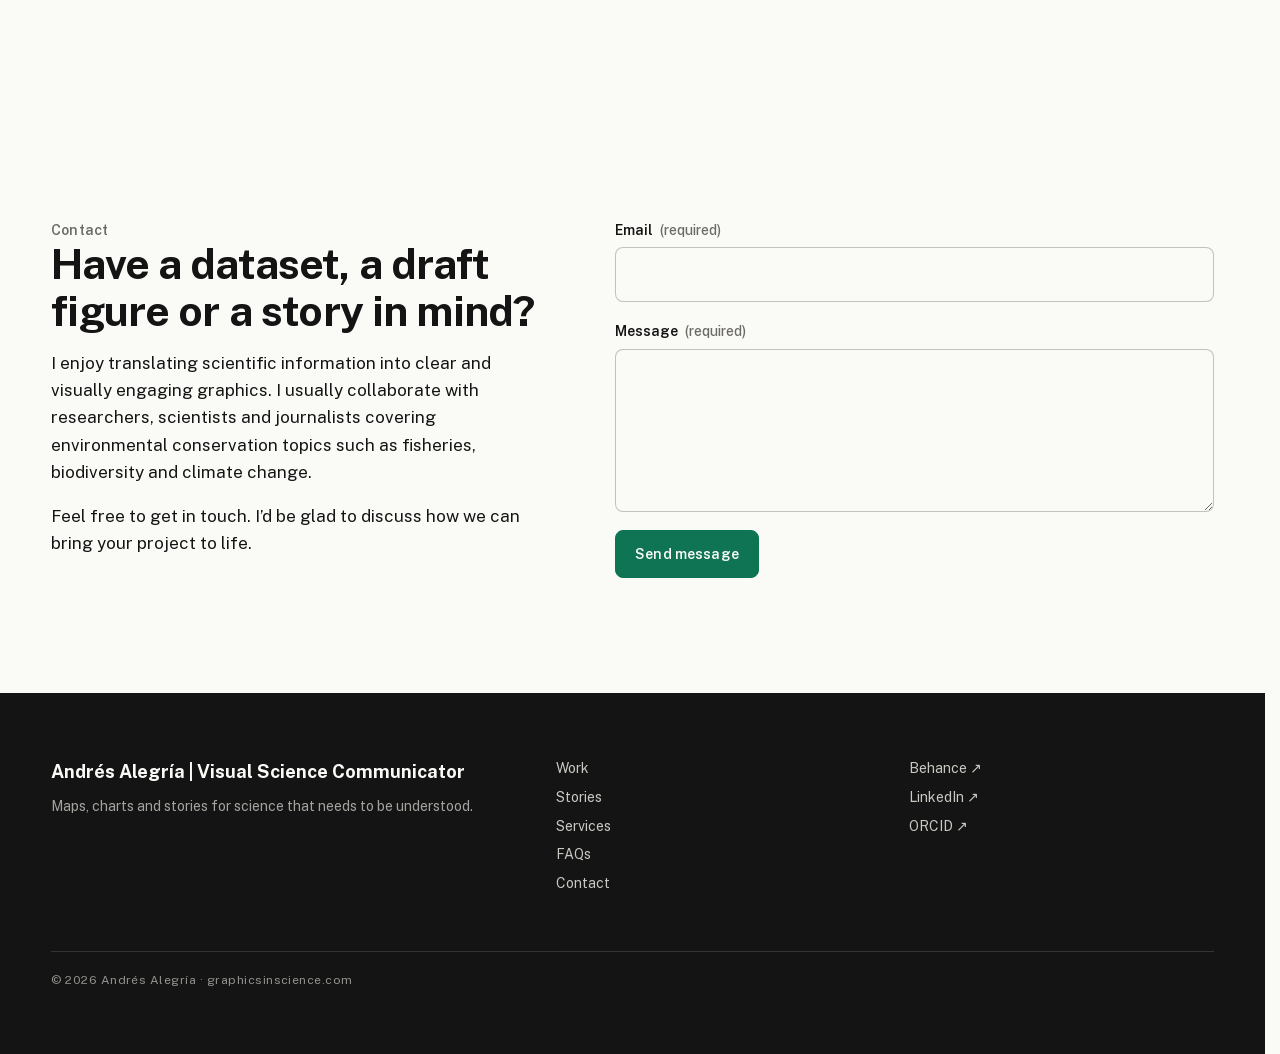
==== commit 8a76e715: "Intro names researcher; ORCID link in the header and footer The home page introduction now opens 'a " ====
--- a/index.html
+++ b/index.html
@@ -37,7 +37,8 @@
         ],
         "sameAs": [
           "https://www.behance.net/andres-alegria",
-          "https://www.linkedin.com/in/graphicsinscience"
+          "https://www.linkedin.com/in/graphicsinscience",
+          "https://orcid.org/0000-0002-3416-7525"
         ]
       },
       {
--- a/css/style.css
+++ b/css/style.css
@@ -161,6 +161,20 @@
 :focus-visible {
   outline: 2px solid var(--emerald);
   outline-offset: 2px;
+}
+
+/* focus rings on the ink bands use the lighter green; inside the pale cards they go back to emerald */
+.hero :focus-visible,
+.wall__head :focus-visible,
+.section--ink :focus-visible,
+.site-footer :focus-visible,
+.mobile-menu :focus-visible,
+.lightbox :focus-visible {
+  outline-color: var(--emerald-light);
+}
+
+.section--ink .story-feature__body :focus-visible {
+  outline-color: var(--emerald);
 }
 
 .visually-hidden {
@@ -721,19 +735,18 @@
   gap: clamp(16px, 2.5vw, 32px);
 }
 
+/* 3D map cards: the same pale card as the story cards */
 .story-card {
   display: block;
-  color: inherit;
+  color: var(--ink);
   border-radius: var(--radius-lg);
   overflow: hidden;
-  background: rgb(250 250 247 / 0.08);
-  border: 1px solid rgb(250 250 247 / 0.16);
-  transition: transform 0.35s var(--ease), border-color 0.2s ease;
+  background: var(--card); /* adjust 3D card background here */
+  transition: transform 0.35s var(--ease);
 }
 
 .story-card:hover {
   transform: translateY(-4px);
-  border-color: rgb(250 250 247 / 0.45);
 }
 
 .story-card img,
@@ -751,6 +764,8 @@
 .story-card__body h3 {
   font-size: var(--fs-h3);
   margin-bottom: 0.4rem;
+  color: var(--ink);
+  transition: color 0.2s ease;
 }
 
 .story-card__meta {
@@ -758,15 +773,15 @@
   margin-top: 0.7rem;
   font-size: var(--fs-small);
   font-weight: 600;
-  opacity: 0.7;
+  color: var(--meta);
 }
 
 .section--ink a.story-card {
-  color: var(--ink-soft);
+  color: var(--ink);
 }
 
 .section--ink .story-card:hover h3 {
-  color: var(--paper);
+  color: var(--emerald);
 }
 
 /* on the home page the 3D maps follow the scrollies in the same dark band, after a thin divider */
@@ -1059,8 +1074,22 @@
 
 .lightbox__close:hover,
 .lightbox__nav:hover {
-  background: var(--emerald);
-  border-color: var(--emerald);
+  background: var(--emerald-light);
+  border-color: var(--emerald-light);
+  color: var(--ink);
+}
+
+/* on ink the accent is the lighter green, with ink text */
+.lightbox .button {
+  background: var(--emerald-light);
+  border-color: var(--emerald-light);
+  color: var(--ink);
+}
+
+.lightbox .button:hover {
+  background: var(--paper);
+  border-color: var(--paper);
+  color: var(--ink);
 }
 
 .lightbox__close {
@@ -1276,6 +1305,10 @@
   padding: 0.55em 1em;
   font-size: var(--fs-label);
   letter-spacing: 0.04em;
+}
+
+.lightbox__hint:empty {
+  display: none;
 }
 
 .lightbox__hint {
@@ -1420,7 +1453,7 @@
 }
 
 .compare:has(.compare__range:focus-visible) .compare__handle::after {
-  outline: 2px solid var(--emerald);
+  outline: 2px solid var(--emerald-light); /* the slider takes keyboard focus only in the dark lightbox */
   outline-offset: 2px;
 }
 
@@ -1463,8 +1496,8 @@
   grid-template-columns: minmax(0, 1.4fr) minmax(0, 1fr); /* adjust picture / text split here */
   border-radius: var(--radius-lg);
   overflow: hidden;
-  background: var(--ink); /* adjust story card background here */
-  color: var(--ink-soft);
+  background: var(--card); /* adjust story card background here (same on the home page and the stories page) */
+  color: var(--ink);
   transition: grid-template-columns 0.5s var(--ease);
 }
 
@@ -1519,8 +1552,9 @@
 
 .story-feature__start:hover,
 .story-feature__close:hover {
-  background: var(--emerald);
-  color: var(--paper);
+  background: var(--emerald-light);
+  border-color: var(--emerald-light);
+  color: var(--ink);
 }
 
 .story-feature__body {
@@ -1532,22 +1566,21 @@
 
 .story-feature__body .label {
   margin: 0;
-  color: rgb(250 250 247 / 0.75);
-}
-
-.story-feature__title {
+  color: var(--meta);
+}
+
+.story-feature .story-feature__title {
   margin: 0;
   font-size: var(--fs-h2);
   font-weight: 700;
   line-height: 1.05;
   letter-spacing: -0.03em;
-  color: var(--paper);
+  color: var(--ink);
 }
 
 .story-feature__deck {
   margin: 0;
   font-size: var(--fs-small);
-  opacity: 0.9;
 }
 
 .story-feature__actions {
@@ -1558,13 +1591,15 @@
   margin: 0.6rem 0 0;
 }
 
-.story-feature__extra {
+.story-feature__extra,
+.section--ink a.story-feature__extra {
   font-size: var(--fs-small);
-  color: var(--emerald-light);
-}
-
+  color: var(--emerald); /* the darker emerald still passes on the card */
+}
+
+.section--ink a.story-feature__extra:hover,
 .story-feature__extra:hover {
-  color: var(--paper);
+  color: var(--emerald-dark);
 }
 
 /* playing: the card fills the screen below the header and the scrolly gets most of the width */
@@ -1613,8 +1648,6 @@
   top: calc(var(--header-h) + 1.5rem);
   min-height: min(64vh, 560px);
   margin-bottom: 14vh;
-  background: var(--card); /* adjust home story card background here */
-  color: var(--ink);
   box-shadow: 0 30px 60px -30px rgb(0 0 0 / 0.6);
   will-change: transform;
 }
@@ -1627,23 +1660,6 @@
 .story-feature--stack.is-active {
   position: relative;
   top: auto;
-}
-
-.story-feature--stack .story-feature__body .label {
-  color: var(--meta);
-}
-
-.story-feature--stack .story-feature__title {
-  color: var(--ink);
-}
-
-.story-feature--stack .story-feature__deck {
-  color: var(--ink);
-  opacity: 1;
-}
-
-.section--ink .story-feature--stack .story-feature__extra {
-  color: var(--emerald); /* the darker emerald still passes on the card */
 }
 
 @media (max-width: 1023px) {
